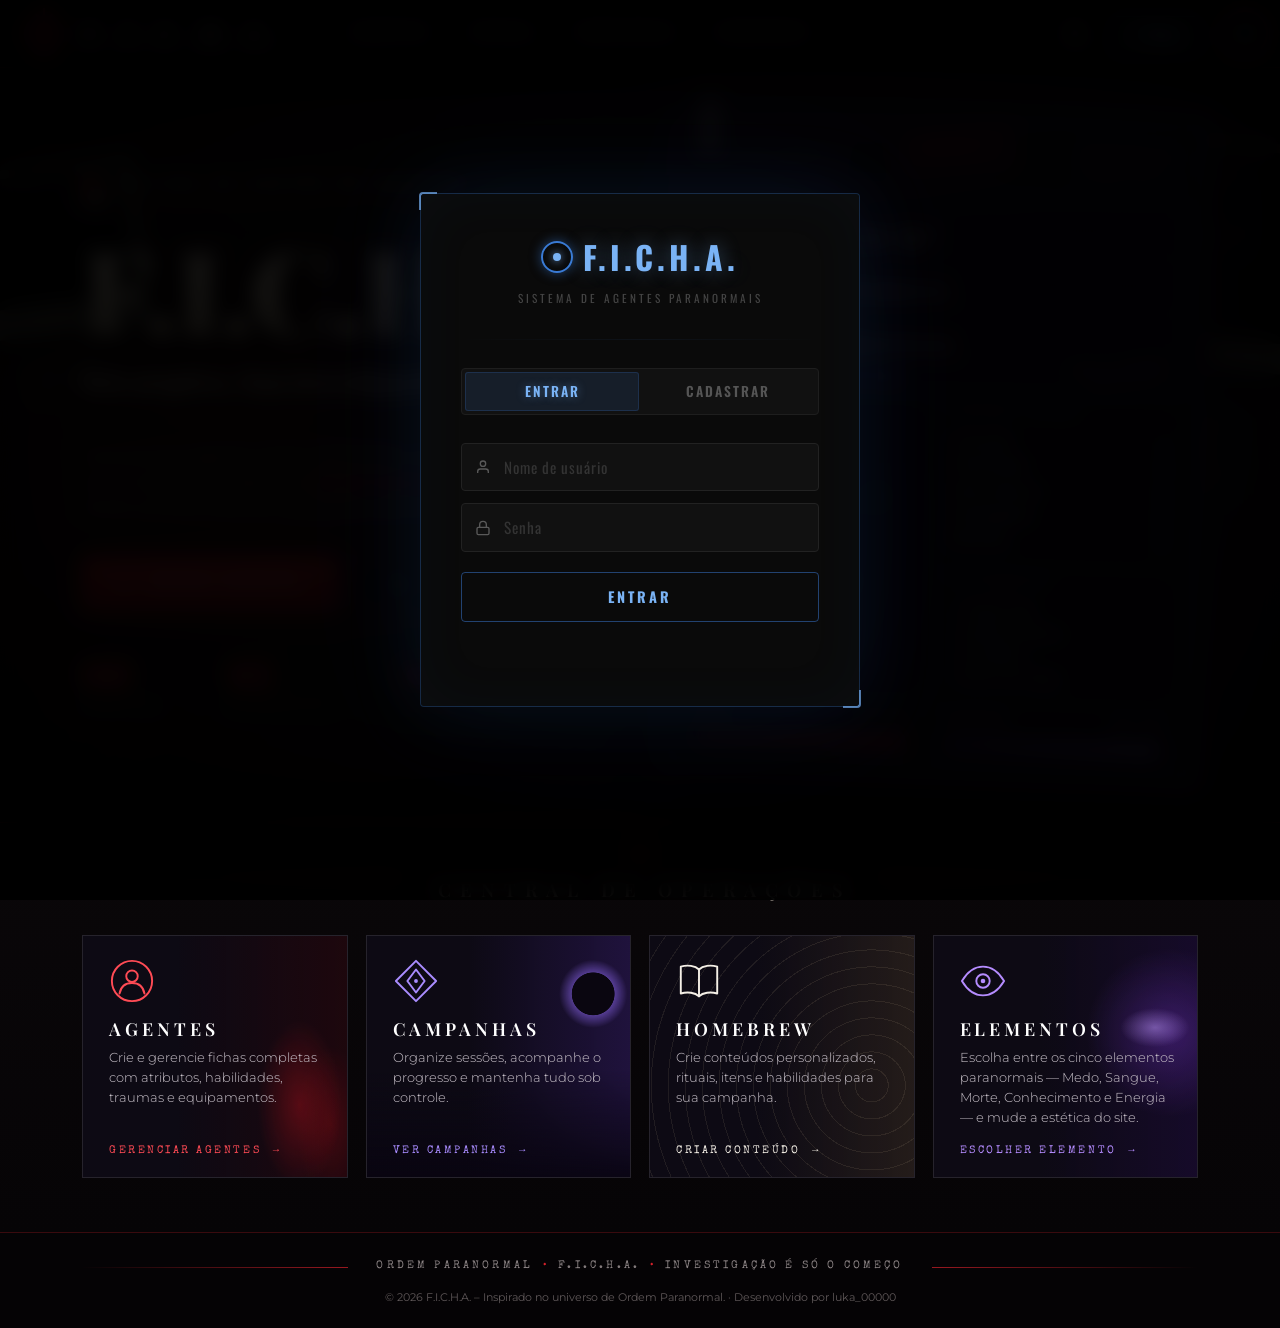
==== index.html @ f34c6988 "Add files via upload" ====
<!DOCTYPE html>
<html lang="pt-BR">
<head>
    <meta charset="UTF-8">
    <meta name="viewport" content="width=device-width, initial-scale=1.0">
    <link rel="manifest" href="/manifest.json">
    <link rel="apple-touch-icon" href="/1000.png">
    <meta name="mobile-web-app-capable" content="yes">
    <meta name="apple-mobile-web-app-capable" content="yes">
    <meta name="apple-mobile-web-app-status-bar-style" content="black-translucent">
    <meta name="apple-mobile-web-app-title" content="FICHA">
    <meta name="theme-color" content="#050d1a">
    <title>F.I.C.H.A.</title>
    <link href="https://cdn.jsdelivr.net/npm/bootstrap@5.3.0/dist/css/bootstrap.min.css" rel="stylesheet">
    <link rel="icon" type="gif/gif" href="ordem-paranormal-enigma-do-medo.gif">
    <link rel="stylesheet" href="https://cdnjs.cloudflare.com/ajax/libs/cropperjs/1.6.1/cropper.min.css">
    <script src="https://cdnjs.cloudflare.com/ajax/libs/cropperjs/1.6.1/cropper.min.js"></script>
</head>

<style>
    @import url('https://fonts.googleapis.com/css2?family=Oswald:wght@200..700&family=Montserrat:wght@300..700&family=Syne:wght@600..800&display=swap');

    /* ===== SISTEMA DE TEMAS - ORDEM PARANORMAL ===== */
    :root {
        --tema-primary:        #3a7bd5;
        --tema-primary-light:  #7ab3f5;
        --tema-primary-dark:   #0d2a5e;
        --tema-bg-dark:        #050d1a;
        --tema-bg-body1:       #050d1a;
        --tema-bg-body2:       #000508;
        --tema-glow-rgb:       58,123,213;
        --tema-glow-light-rgb: 122,179,245;
        --red:         #e84040;
        --red-dark:    #7a0000;
        --green:       #39d353;
    }
    /* MEDO — Azul translúcido */
    :root[data-tema="medo"] {
        --tema-primary:        #3a7bd5;
        --tema-primary-light:  #7ab3f5;
        --tema-primary-dark:   #0d2a5e;
        --tema-bg-dark:        #050d1a;
        --tema-bg-body1:       #050d1a;
        --tema-bg-body2:       #000508;
        --tema-glow-rgb:       58,123,213;
        --tema-glow-light-rgb: 122,179,245;
    }
    /* SANGUE — Vermelho */
    :root[data-tema="sangue"] {
        --tema-primary:        #cc1111;
        --tema-primary-light:  #ff4444;
        --tema-primary-dark:   #5a0000;
        --tema-bg-dark:        #0f0000;
        --tema-bg-body1:       #0f0000;
        --tema-bg-body2:       #000000;
        --tema-glow-rgb:       204,17,17;
        --tema-glow-light-rgb: 255,68,68;
    }
    /* MORTE — Preto/Cinza */
    :root[data-tema="morte"] {
        --tema-primary:        #888888;
        --tema-primary-light:  #cccccc;
        --tema-primary-dark:   #333333;
        --tema-bg-dark:        #0a0a0a;
        --tema-bg-body1:       #0a0a0a;
        --tema-bg-body2:       #000000;
        --tema-glow-rgb:       136,136,136;
        --tema-glow-light-rgb: 204,204,204;
    }
    /* CONHECIMENTO — Amarelo/Dourado */
    :root[data-tema="conhecimento"] {
        --tema-primary:        #c8960c;
        --tema-primary-light:  #f5c842;
        --tema-primary-dark:   #5a4000;
        --tema-bg-dark:        #110e00;
        --tema-bg-body1:       #110e00;
        --tema-bg-body2:       #000000;
        --tema-glow-rgb:       200,150,12;
        --tema-glow-light-rgb: 245,200,66;
    }
    /* ENERGIA — Roxo */
    :root[data-tema="energia"] {
        --tema-primary:        #9b30d9;
        --tema-primary-light:  #d070ff;
        --tema-primary-dark:   #3a0063;
        --tema-bg-dark:        #0a0014;
        --tema-bg-body1:       #0a0014;
        --tema-bg-body2:       #000000;
        --tema-glow-rgb:       155,48,217;
        --tema-glow-light-rgb: 208,112,255;
    }

    body {
        font-family: 'Oswald', sans-serif;
        background: linear-gradient(135deg, var(--tema-bg-body1) 0%, var(--tema-bg-body2) 100%);
        background-attachment: fixed;
        color: var(--texto-custom, white);
        min-height: 100vh;
        display: flex;
        flex-direction: column;
        transition: background 0.5s;
    }
    #secao-inicio, #secao-agentes { flex: 1; }

    .titulo-destaque {
        border-bottom: 5px solid var(--tema-primary);
        padding-bottom: 5px;
        text-shadow: 0 0 15px rgba(var(--tema-glow-rgb), 0.5);
    }
    .text-purple-neon { color: var(--tema-primary-light); text-shadow: 0 0 10px rgba(var(--tema-glow-light-rgb), 0.8); }
    .navbar-brand { font-weight: 700; }
    .nav-link { font-weight: 700; }
    .custom-nav { background-color: black; border-bottom: 2px solid #333; position: relative; z-index: 1040; }
    .navbar { overflow: visible !important; }
    .navbar-collapse { overflow: visible !important; }
    .nav-link:hover { color: var(--tema-primary-light) !important; }

    /* ── CENTRALIZAÇÃO VERDADEIRA DOS LINKS ──
       Em desktop (lg+): o collapse fica em posição absoluta,
       centralizado na navbar, sem depender do espaço restante. */
    @media (min-width: 992px) {
        #navbarNav {
            position: absolute;
            left: 50%;
            transform: translateX(-50%);
            width: auto;
            flex-grow: 0 !important;
        }
        #navbarNav .navbar-nav {
            flex-direction: row;
        }
    }
    .text-purple { color: var(--tema-primary); }
    .border-purple { border: 3px solid var(--tema-primary-dark); }

    .btn-criar-ficha {
        display: inline-block; padding: 12px 40px;
        border: 2px solid var(--tema-primary); color: white; text-decoration: none;
        font-size: 1.5rem; font-weight: 700; border-radius: 5px;
        transition: 0.3s; background-color: rgba(0,0,0,0.5);
    }
    .btn-criar-ficha:hover { background-color: var(--tema-primary); color: white; box-shadow: 0 0 20px rgba(var(--tema-glow-rgb),0.6); }

    .card-agente {
        background-color: #161616; border: 1px solid #333; border-radius: 10px;
        display: flex; align-items: center; overflow: hidden; transition: 0.3s;
    }
    .card-agente:hover { transform: translateY(-8px); border-color: var(--tema-primary); box-shadow: 0 10px 20px rgba(var(--tema-glow-rgb),0.2); }
    .img-agente { width: 120px; height: 120px; object-fit: cover; border-right: 1px solid #333; background-color: #222; flex-shrink: 0; }
    .card-body { flex: 1; }

    .btn-acessar {
        background-color: var(--tema-primary); color: white; font-size: 0.9rem; font-weight: bold;
        border: none; padding: 5px 15px; border-radius: 4px; transition: 0.3s;
        text-decoration: none; display: inline-block;
    }
    .btn-acessar:hover { background-color: var(--tema-primary-light); color: white; }

    .footer-link { color: #888; text-decoration: none; display: block; margin-bottom: 4px; }
    .footer-link:hover { color: var(--tema-primary-light); }

    /* ===== LOGIN STYLES ===== */
    #modal-login-overlay {
        position: fixed; inset: 0;
        background: rgba(0,0,0,0.92);
        backdrop-filter: blur(10px);
        z-index: 9999;
        display: flex; align-items: center; justify-content: center;
    }
    #modal-login-overlay.d-none { display: none !important; }

    @keyframes loginFadeIn {
        from { opacity: 0; transform: translateY(24px) scale(0.97); }
        to   { opacity: 1; transform: translateY(0) scale(1); }
    }
    @keyframes cornerPulse {
        0%, 100% { opacity: 0.4; }
        50% { opacity: 1; }
    }

    .login-box {
        background: #0a0a0a;
        border: 1px solid rgba(var(--tema-glow-rgb), 0.25);
        border-radius: 4px;
        padding: 44px 40px 36px;
        width: 100%;
        max-width: 440px;
        margin: 16px;
        animation: loginFadeIn 0.45s cubic-bezier(0.22, 1, 0.36, 1) both;
        position: relative;
    }

    /* Corner decorators */
    .login-box::after {
        content: '';
        position: absolute;
        inset: 0;
        border-radius: 4px;
        box-shadow:
            inset 0 0 60px rgba(var(--tema-glow-rgb), 0.04),
            0 0 80px rgba(var(--tema-glow-rgb), 0.12),
            0 0 160px rgba(var(--tema-glow-rgb), 0.05);
        pointer-events: none;
    }

    .login-corners {
        position: absolute;
        inset: -1px;
        pointer-events: none;
        border-radius: 4px;
    }
    .login-corners::before, .login-corners::after {
        content: '';
        position: absolute;
        width: 18px; height: 18px;
        border-color: var(--tema-primary-light);
        border-style: solid;
        opacity: 0.7;
        animation: cornerPulse 3s ease-in-out infinite;
    }
    .login-corners::before {
        top: -1px; left: -1px;
        border-width: 2px 0 0 2px;
        border-radius: 4px 0 0 0;
    }
    .login-corners::after {
        bottom: -1px; right: -1px;
        border-width: 0 2px 2px 0;
        border-radius: 0 0 4px 0;
        animation-delay: 1.5s;
    }

    .login-logo-wrap {
        text-align: center;
        margin-bottom: 6px;
    }
    .login-logo-hex {
        display: inline-flex;
        align-items: center;
        gap: 10px;
        margin-bottom: 4px;
    }
    .login-hex-icon {
        width: 32px; height: 32px;
        border: 2px solid var(--tema-primary);
        border-radius: 50%;
        display: flex; align-items: center; justify-content: center;
        box-shadow: 0 0 12px rgba(var(--tema-glow-rgb), 0.5);
        flex-shrink: 0;
    }
    .login-hex-icon::after {
        content: '';
        width: 8px; height: 8px;
        background: var(--tema-primary-light);
        border-radius: 50%;
        box-shadow: 0 0 8px rgba(var(--tema-glow-light-rgb), 0.8);
    }
    .login-box h2 {
        font-size: 2rem;
        font-weight: 700;
        color: var(--tema-primary-light);
        letter-spacing: 4px;
        margin: 0;
        text-shadow: 0 0 20px rgba(var(--tema-glow-light-rgb), 0.4);
    }
    .login-box .subtitle {
        text-align: center;
        color: #444;
        font-size: 0.7rem;
        margin-bottom: 32px;
        letter-spacing: 3px;
        text-transform: uppercase;
        margin-top: 10px;
    }

    .login-divider {
        border: none;
        height: 1px;
        background: linear-gradient(90deg, transparent, rgba(var(--tema-glow-rgb), 0.3), transparent);
        margin-bottom: 28px;
    }

    .login-tabs {
        display: flex;
        gap: 2px;
        margin-bottom: 28px;
        background: #111;
        border-radius: 4px;
        padding: 3px;
        border: 1px solid #1e1e1e;
    }
    .login-tab {
        flex: 1; text-align: center; padding: 9px 12px;
        cursor: pointer; color: #555; font-weight: 600;
        font-size: 0.85rem; letter-spacing: 2px;
        text-transform: uppercase;
        border-radius: 3px;
        transition: all 0.25s cubic-bezier(0.22, 1, 0.36, 1);
    }
    .login-tab.active {
        color: var(--tema-primary-light);
        background: rgba(var(--tema-glow-rgb), 0.12);
        box-shadow: inset 0 0 0 1px rgba(var(--tema-glow-rgb), 0.2);
        text-shadow: 0 0 10px rgba(var(--tema-glow-light-rgb), 0.4);
    }
    .login-tab:not(.active):hover { color: #888; background: rgba(255,255,255,0.03); }

    .login-field-wrap {
        position: relative;
        margin-bottom: 12px;
    }
    .login-field-icon {
        position: absolute;
        left: 14px; top: 50%;
        transform: translateY(-50%);
        width: 16px; height: 16px;
        opacity: 0.3;
        pointer-events: none;
        transition: opacity 0.2s;
    }
    .login-field-wrap:focus-within .login-field-icon { opacity: 0.7; }
    .login-field {
        background: #111;
        border: 1px solid #222;
        border-radius: 4px;
        color: #e8e8e8;
        padding: 12px 14px 12px 42px;
        width: 100%;
        font-family: 'Oswald', sans-serif;
        font-size: 0.95rem;
        letter-spacing: 1px;
        transition: border-color 0.2s, box-shadow 0.2s, background 0.2s;
    }
    .login-field::placeholder { color: #333; letter-spacing: 1px; }
    .login-field:focus {
        outline: none;
        border-color: rgba(var(--tema-glow-rgb), 0.5);
        background: #131313;
        box-shadow: 0 0 0 3px rgba(var(--tema-glow-rgb), 0.07), inset 0 0 12px rgba(var(--tema-glow-rgb), 0.03);
    }

    .btn-login {
        width: 100%; padding: 13px;
        background: transparent;
        border: 1px solid rgba(var(--tema-glow-rgb), 0.5);
        border-radius: 4px;
        color: var(--tema-primary-light);
        font-family: 'Oswald', sans-serif;
        font-size: 0.9rem; font-weight: 700;
        letter-spacing: 3px;
        text-transform: uppercase;
        cursor: pointer;
        transition: all 0.25s cubic-bezier(0.22, 1, 0.36, 1);
        margin-top: 8px;
        position: relative;
        overflow: hidden;
    }
    .btn-login::before {
        content: '';
        position: absolute;
        inset: 0;
        background: rgba(var(--tema-glow-rgb), 0.08);
        opacity: 0;
        transition: opacity 0.2s;
    }
    .btn-login:hover {
        border-color: var(--tema-primary-light);
        color: var(--texto-custom, white);
        box-shadow: 0 0 20px rgba(var(--tema-glow-rgb), 0.25), inset 0 0 20px rgba(var(--tema-glow-rgb), 0.08);
        text-shadow: 0 0 10px rgba(var(--tema-glow-light-rgb), 0.6);
    }
    .btn-login:hover::before { opacity: 1; }
    .btn-login:active { transform: scale(0.99); }

    .login-error {
        color: #ff5555;
        font-size: 0.78rem;
        text-align: center;
        margin-top: 14px;
        min-height: 18px;
        letter-spacing: 1px;
        text-transform: uppercase;
    }

    /* ===== MODAL CONFIRM LOGOUT ===== */
    #confirm-logout-overlay {
        position: fixed; inset: 0;
        background: rgba(0,0,0,0.7);
        backdrop-filter: blur(6px);
        z-index: 99998;
        display: flex; align-items: center; justify-content: center;
        opacity: 0; pointer-events: none;
        transition: opacity 0.2s;
    }
    #confirm-logout-overlay.show {
        opacity: 1; pointer-events: all;
    }
    #confirm-apagar-overlay {
        position: fixed; inset: 0;
        background: rgba(0,0,0,0.75);
        backdrop-filter: blur(8px);
        z-index: 99999;
        display: flex; align-items: center; justify-content: center;
        opacity: 0; pointer-events: none;
        transition: opacity 0.18s;
    }
    #confirm-apagar-overlay.show {
        opacity: 1; pointer-events: all;
    }
    @keyframes confirmSlideIn {
        from { opacity: 0; transform: translateY(16px) scale(0.97); }
        to   { opacity: 1; transform: translateY(0) scale(1); }
    }
    .confirm-box {
        background: #0e0e0e;
        border: 1px solid #2a2a2a;
        border-radius: 4px;
        padding: 32px 28px 24px;
        width: 100%;
        max-width: 340px;
        margin: 16px;
        position: relative;
        animation: confirmSlideIn 0.3s cubic-bezier(0.22, 1, 0.36, 1) both;
    }
    .confirm-box::after {
        content: '';
        position: absolute;
        inset: 0;
        border-radius: 4px;
        box-shadow: 0 0 60px rgba(var(--tema-glow-rgb), 0.08);
        pointer-events: none;
    }
    .confirm-icon {
        width: 44px; height: 44px;
        border-radius: 50%;
        border: 1px solid rgba(255, 90, 90, 0.3);
        display: flex; align-items: center; justify-content: center;
        margin: 0 auto 18px;
        background: rgba(255, 60, 60, 0.07);
    }
    .confirm-icon svg { width: 20px; height: 20px; stroke: #ff6666; }
    .confirm-title {
        font-family: 'Oswald', sans-serif;
        font-size: 1.1rem; font-weight: 700;
        letter-spacing: 2px; text-transform: uppercase;
        text-align: center; color: #e0e0e0;
        margin-bottom: 8px;
    }
    .confirm-desc {
        text-align: center;
        color: #555;
        font-size: 0.82rem;
        letter-spacing: 1px;
        margin-bottom: 28px;
        font-family: 'Oswald', sans-serif;
    }
    .confirm-actions {
        display: flex; gap: 10px;
    }
    .confirm-btn {
        flex: 1; padding: 11px;
        border-radius: 4px;
        font-family: 'Oswald', sans-serif;
        font-size: 0.8rem; font-weight: 700;
        letter-spacing: 2px; text-transform: uppercase;
        cursor: pointer;
        transition: all 0.2s cubic-bezier(0.22, 1, 0.36, 1);
    }
    .confirm-btn-cancel {
        background: transparent;
        border: 1px solid #222;
        color: #555;
    }
    .confirm-btn-cancel:hover { border-color: #444; color: #888; background: rgba(255,255,255,0.03); }
    .confirm-btn-ok {
        background: transparent;
        border: 1px solid rgba(255, 80, 80, 0.35);
        color: #ff7070;
    }
    .confirm-btn-ok:hover {
        border-color: #ff5555;
        color: #fff;
        background: rgba(255, 60, 60, 0.12);
        box-shadow: 0 0 16px rgba(255, 60, 60, 0.2);
    }
    .confirm-btn-ok:active, .confirm-btn-cancel:active { transform: scale(0.98); }

    /* ===== MODAL CONFIRMAR APAGAR FICHA (Agente/NPC) ===== */
    #confirm-apagar-ficha-overlay {
        position: fixed; inset: 0;
        background: rgba(0,0,0,0.8);
        backdrop-filter: blur(8px);
        z-index: 100000;
        display: flex; align-items: center; justify-content: center;
        opacity: 0; pointer-events: none;
        transition: opacity 0.18s;
    }
    #confirm-apagar-ficha-overlay.show {
        opacity: 1; pointer-events: all;
    }
    .confirm-resumo-ficha {
        background: rgba(255,255,255,0.03);
        border: 1px solid rgba(232,64,64,0.25);
        border-left: 3px solid var(--red, #e84040);
        border-radius: 4px;
        padding: 14px 16px;
        margin-bottom: 22px;
        text-align: left;
    }
    .confirm-resumo-ficha-nome {
        font-family: 'Oswald', sans-serif;
        font-size: 1rem;
        font-weight: 700;
        letter-spacing: 1px;
        color: #fff;
        margin-bottom: 6px;
        display: flex;
        align-items: center;
        justify-content: space-between;
        gap: 8px;
    }
    .confirm-resumo-ficha-tag {
        flex-shrink: 0;
        font-family: 'Share Tech Mono', monospace;
        font-size: 0.6rem;
        letter-spacing: 2px;
        text-transform: uppercase;
        color: #ff9a9a;
        background: rgba(232,64,64,0.12);
        border: 1px solid rgba(232,64,64,0.3);
        padding: 3px 8px;
        border-radius: 3px;
    }
    .confirm-resumo-ficha-meta {
        font-family: 'Share Tech Mono', monospace;
        font-size: 0.78rem;
        color: #888;
        letter-spacing: 0.5px;
    }
    .confirm-resumo-ficha-meta strong { color: #ddd; font-weight: 700; }

    /* ===== AVATAR DE PERFIL ===== */
    .avatar-wrapper {
        position: relative;
        display: inline-block;
        cursor: pointer;
    }
    .avatar-circle {
        width: 46px; height: 46px;
        border-radius: 50%;
        border: 2px solid var(--tema-primary);
        background: var(--tema-bg-dark);
        display: flex; align-items: center; justify-content: center;
        font-size: 1.2rem; font-weight: 700; color: var(--tema-primary-light);
        overflow: hidden;
        transition: 0.2s;
        user-select: none;
    }
    .avatar-circle:hover { border-color: var(--tema-primary-light); box-shadow: 0 0 10px rgba(var(--tema-glow-rgb),0.5); }
    .avatar-circle img { width: 100%; height: 100%; object-fit: cover; }

    .avatar-dropdown {
        position: absolute; right: 0; top: 54px;
        background: #0d0d0d;
        border: 1px solid var(--tema-primary-dark);
        border-radius: 10px;
        min-width: 180px;
        padding: 10px 0;
        box-shadow: 0 8px 30px rgba(0,0,0,0.5);
        z-index: 1052;
        display: none;
    }
    .avatar-dropdown.open { display: block; }
    .avatar-dropdown .dd-username {
        padding: 8px 16px 6px;
        color: var(--tema-primary-light); font-weight: 700; font-size: 0.95rem;
        border-bottom: 1px solid #222; margin-bottom: 6px;
    }
    .avatar-dropdown .dd-item {
        padding: 8px 16px;
        color: #ccc; font-size: 0.9rem;
        cursor: pointer; transition: 0.15s;
        display: flex; align-items: center; gap: 8px;
    }
    .avatar-dropdown .dd-item:hover { background: var(--tema-bg-dark); color: var(--tema-primary-light); }
    .avatar-dropdown .dd-item.danger { color: #ff6666; }
    .avatar-dropdown .dd-item.danger:hover { background: #2a0000; color: #ff4444; }
    #input-foto-perfil { display: none; }
    /* ===== BOTÃO TEMAS ===== */
    .btn-temas {
        background: transparent;
        border: 1px solid var(--tema-primary);
        color: var(--tema-primary-light);
        font-family: 'Oswald', sans-serif;
        font-size: 0.85rem;
        font-weight: 700;
        letter-spacing: 1px;
        padding: 6px 14px;
        border-radius: 4px;
        cursor: pointer;
        transition: 0.2s;
        margin-right: 12px;
        white-space: nowrap;
    }
    .btn-temas:hover { background: var(--tema-primary); color: white; box-shadow: 0 0 12px rgba(var(--tema-glow-rgb),0.4); }

    .temas-wrapper {
        position: relative;
        display: inline-block;
        margin-right: 12px;
        z-index: 1050;
    }
    .temas-dropdown {
        position: absolute; right: 0; top: 42px;
        background: #0d0d0d;
        border: 1px solid var(--tema-primary-dark);
        border-radius: 10px;
        min-width: 200px;
        padding: 8px 0;
        box-shadow: 0 8px 30px rgba(0,0,0,0.6);
        z-index: 1051;
        display: none;
    }
    .temas-dropdown.open { display: block; }
    .temas-dropdown .td-header {
        padding: 6px 16px 8px;
        color: #666; font-size: 0.7rem; letter-spacing: 2px;
        text-transform: uppercase;
        border-bottom: 1px solid #1a1a1a; margin-bottom: 4px;
    }
    .temas-dropdown .td-item {
        padding: 9px 16px;
        color: #ccc; font-size: 0.9rem;
        cursor: pointer; transition: 0.15s;
        display: flex; align-items: center; gap: 10px;
        font-weight: 600;
    }
    .temas-dropdown .td-item:hover { background: #1a1a1a; }
    .temas-dropdown .td-item.ativo { color: white; }
    .td-swatch {
        width: 10px; height: 10px;
        border-radius: 50%;
        flex-shrink: 0;
        box-shadow: 0 0 6px currentColor;
    }
    .temas-dropdown .td-divider { border-top: 1px solid #1a1a1a; margin: 4px 0; }

    /* ===== PERSONALIZADO: WALLPAPER + FONTE ===== */
    .personalizar-overlay {
        display: none;
        position: fixed;
        inset: 0;
        background: rgba(0,0,0,0.8);
        z-index: 99998;
        align-items: center;
        justify-content: center;
        padding: 20px;
    }
    .personalizar-overlay.show { display: flex; }
    .personalizar-painel {
        background: #0d0d0d;
        border: 1px solid var(--tema-primary-dark);
        border-radius: 12px;
        width: 100%;
        max-width: 420px;
        padding: 26px;
        box-shadow: 0 8px 40px rgba(0,0,0,0.7);
    }
    .personalizar-titulo {
        font-family: 'Oswald', sans-serif;
        font-weight: 700;
        font-size: 1.1rem;
        letter-spacing: 1px;
        color: white;
        margin-bottom: 20px;
        display: flex;
        align-items: center;
        justify-content: space-between;
    }
    .personalizar-fechar {
        background: transparent;
        border: none;
        color: #666;
        font-size: 1.2rem;
        cursor: pointer;
        line-height: 1;
    }
    .personalizar-fechar:hover { color: #ff6666; }
    .personalizar-campo { margin-bottom: 18px; }
    .personalizar-campo:last-of-type { margin-bottom: 0; }
    .personalizar-label {
        display: block;
        font-family: 'Share Tech Mono', monospace;
        font-size: 0.68rem;
        letter-spacing: 2px;
        text-transform: uppercase;
        color: #666;
        margin-bottom: 10px;
    }
    .personalizar-upload-btn {
        display: inline-flex;
        align-items: center;
        gap: 10px;
        background: rgba(var(--tema-glow-rgb),0.1);
        border: 1px solid var(--tema-primary);
        color: var(--tema-primary-light);
        padding: 9px 16px;
        border-radius: 4px;
        font-family: 'Oswald', sans-serif;
        font-weight: 700;
        font-size: 0.82rem;
        letter-spacing: 0.5px;
        cursor: pointer;
        transition: 0.2s;
    }
    .personalizar-upload-btn:hover { background: var(--tema-primary); color: white; box-shadow: 0 0 12px rgba(var(--tema-glow-rgb),0.4); }
    .personalizar-upload-btn input[type="file"] { display: none; }
    .personalizar-nome-arquivo {
        display: block;
        margin-top: 8px;
        font-family: 'Share Tech Mono', monospace;
        font-size: 0.72rem;
        color: #555;
        font-style: italic;
    }
    .personalizar-remover {
        background: transparent;
        border: 1px solid #333;
        color: #777;
        padding: 6px 12px;
        border-radius: 4px;
        font-family: 'Share Tech Mono', monospace;
        font-size: 0.68rem;
        letter-spacing: 1px;
        text-transform: uppercase;
        cursor: pointer;
        margin-top: 10px;
    }
    .personalizar-remover:hover { color: #ff6666; border-color: #552222; }
    .personalizar-select {
        width: 100%;
        background: #000;
        border: 1px solid var(--tema-primary-dark);
        color: white;
        padding: 10px 12px;
        border-radius: 4px;
        font-size: 0.9rem;
        font-family: 'Oswald', sans-serif;
        cursor: pointer;
    }
    .personalizar-cor-linha {
        display: flex;
        align-items: center;
        gap: 12px;
    }
    .personalizar-cor-linha input[type="color"] {
        width: 44px;
        height: 36px;
        padding: 0;
        border: 1px solid var(--tema-primary-dark);
        border-radius: 4px;
        background: #000;
        cursor: pointer;
    }
    .personalizar-cor-reset {
        background: transparent;
        border: 1px solid #333;
        color: #777;
        padding: 6px 12px;
        border-radius: 4px;
        font-family: 'Share Tech Mono', monospace;
        font-size: 0.68rem;
        letter-spacing: 1px;
        text-transform: uppercase;
        cursor: pointer;
    }
    .personalizar-cor-reset:hover { color: #ff6666; border-color: #552222; }
    .personalizar-status {
        font-family: 'Share Tech Mono', monospace;
        font-size: 0.68rem;
        color: var(--tema-primary-light);
        text-align: right;
        margin-top: 14px;
        min-height: 14px;
    }

    /* ── MODAL CROPPER ── */
  .crop-overlay {
    display: none;
    position: fixed;
    inset: 0;
    background: rgba(0,0,0,0.97);
    z-index: 99999;
    flex-direction: column;
    align-items: center;
    justify-content: center;
    gap: 16px;
    padding: 24px;
  }

  .crop-overlay.show { display: flex; }

  .crop-title {
    font-family: 'Share Tech Mono', monospace;
    font-size: 0.65rem;
    letter-spacing: 3px;
    text-transform: uppercase;
    color: #666;
    align-self: flex-start;
  }

    .crop-area {
        width: 100%;
        max-width: 420px;
        height: 420px;
        overflow: hidden;
        border: 1px solid var(--tema-primary);
        background: #000;
    }

    .crop-area img {
        display: block;
        max-width: 100%;
    }

    .cropper-container {
        max-width: 100% !important;
    }

  .crop-btns {
    display: flex;
    gap: 10px;
  }

  .crop-btn {
    font-family: 'Share Tech Mono', monospace;
    font-size: 0.7rem;
    letter-spacing: 1px;
    padding: 8px 20px;
    border-radius: 2px;
    cursor: pointer;
    transition: 0.2s;
    border: 1px solid;
  }

  .crop-btn-ok {
    background: rgba(60,0,0,0.6);
    border-color: var(--red);
    color: var(--red-bright);
  }
  .crop-btn-ok:hover { background: var(--red-dark); box-shadow: 0 0 10px var(--red-glow); }

  .crop-btn-cancel {
    background: transparent;
    border-color: #333;
    color: #555;
  }
  .crop-btn-cancel:hover { border-color: #666; color: #888; }

    /* ===== PAINEL DE PERFIL — GLASSMORPHISM ===== */
    #perfil-overlay {
        display: none; position: fixed; inset: 0;
        background: rgba(0,0,0,0.75); backdrop-filter: blur(6px);
        z-index: 9998; align-items: center; justify-content: center;
        padding: 16px;
    }
    #perfil-overlay.show { display: flex; }

    /* ===== CARD ===== */
    .perfil-card {
        background: rgba(18,14,24,0.72);
        backdrop-filter: blur(22px) saturate(140%);
        -webkit-backdrop-filter: blur(22px) saturate(140%);
        border-radius: 20px;
        width: min(380px, 95vw);
        overflow: hidden;
        box-shadow: 0 30px 80px rgba(0,0,0,0.6), 0 0 0 1px rgba(var(--tema-glow-rgb, 155,48,217), 0.25);
        position: relative;
        font-family: 'Oswald', sans-serif;
        /* Accent color propagada via CSS var */
        --perfil-accent: var(--tema-primary);
        --perfil-accent-glow: var(--tema-glow-rgb);
    }

    /* Banner */
    .perfil-banner {
        width: 100%; height: 160px;
        background:
            linear-gradient(180deg, rgba(0,0,0,0) 45%, rgba(10,6,16,0.9) 100%),
            linear-gradient(135deg, var(--tema-primary-dark) 0%, #000 100%);
        background-size: cover; background-position: center;
        position: relative; cursor: pointer;
        transition: filter 0.2s;
        overflow: hidden;
    }
    .perfil-banner:hover .perfil-banner-edit { opacity: 1; }
    .perfil-banner-edit {
        position: absolute; inset: 0;
        background: rgba(0,0,0,0.5);
        display: flex; align-items: center; justify-content: center;
        opacity: 0; transition: 0.2s;
        font-size: 0.7rem; letter-spacing: 2px; color: #e6dcf5;
        font-family: 'Share Tech Mono', monospace;
        z-index: 1;
    }
    .banner-img-animado {
        position: absolute; inset: 0;
        width: 100%; height: 100%;
        object-fit: cover; z-index: 0;
    }

    /* Avatar sobreposto ao banner */
    .perfil-avatar-wrap {
        position: absolute;
        top: 108px; left: 20px;
        cursor: pointer; z-index: 10;
    }
    /* Anel decorativo externo */
    .perfil-avatar-wrap::before {
        content: '';
        position: absolute; inset: -4px;
        border-radius: 50%;
        background: var(--perfil-accent, var(--tema-primary));
        opacity: 0;
        transition: opacity 0.25s;
        z-index: -1;
    }
    .perfil-avatar-wrap.borda-ativa::before { opacity: 1; }

    .perfil-avatar {
        width: 92px; height: 92px; border-radius: 50%;
        border: 4px solid #140e18;
        background: linear-gradient(135deg, var(--tema-primary-dark), #150a1e);
        overflow: hidden;
        display: flex; align-items: center; justify-content: center;
        font-size: 1.9rem; font-weight: 700;
        color: var(--tema-primary-light);
        position: relative; transition: filter 0.2s;
        box-shadow: 0 0 22px rgba(var(--perfil-accent-glow, var(--tema-glow-rgb)), 0.4);
    }
    .perfil-avatar img { width: 100%; height: 100%; object-fit: cover; }
    .perfil-avatar-edit {
        position: absolute; inset: 0; border-radius: 50%;
        background: rgba(0,0,0,0.55);
        display: flex; align-items: center; justify-content: center;
        opacity: 0; transition: 0.2s;
        font-size: 1.4rem;
    }
    .perfil-avatar-wrap:hover .perfil-avatar-edit { opacity: 1; }

    /* Borda colorida do avatar — usa glow + anel externo */
    .perfil-avatar-wrap.borda-ativa .perfil-avatar {
        border-color: var(--perfil-borda, var(--tema-primary));
        box-shadow: 0 0 18px var(--perfil-borda, var(--tema-primary)), 0 0 6px var(--perfil-borda, var(--tema-primary));
    }

    /* Badge de status online */
    .perfil-status-dot {
        position: absolute;
        bottom: 4px; right: 4px;
        width: 16px; height: 16px; border-radius: 50%;
        background: #39d98a;
        border: 3px solid #140e18;
        z-index: 11;
    }

    /* Barra de ações — pills de vidro ancoradas no banner */
    .perfil-top-actions {
        position: absolute; top: 12px; right: 12px;
        display: flex; gap: 8px; z-index: 2;
    }
    .perfil-top-btn {
        display: flex; align-items: center; gap: 5px;
        background: rgba(10,6,16,0.55); border: 1px solid rgba(255,255,255,0.14);
        color: #d8d0e0; font-size: 0.7rem; padding: 7px 13px;
        border-radius: 999px; cursor: pointer; transition: 0.2s;
        font-family: 'Oswald', sans-serif; font-weight: 600; letter-spacing: 0.5px;
        backdrop-filter: blur(8px);
    }
    .perfil-top-btn:hover { background: rgba(0,0,0,0.85); color: white; border-color: rgba(255,255,255,0.3); transform: translateY(-1px); }
    .perfil-top-btn.danger:hover { border-color: rgba(255,90,90,0.5); color: #ff8a8a; background: rgba(60,10,10,0.4); }
    /* Botão principal (Editar Perfil) com destaque na cor do tema */
    .perfil-top-btn.primary {
        background: linear-gradient(135deg, var(--perfil-accent, var(--tema-primary)) 0%, var(--tema-primary-dark) 100%);
        border-color: rgba(var(--perfil-accent-glow, var(--tema-glow-rgb)), 0.6);
        color: #fff;
        box-shadow: 0 4px 16px rgba(var(--perfil-accent-glow, var(--tema-glow-rgb)), 0.35);
    }
    .perfil-top-btn.primary:hover { filter: brightness(1.15); color: #fff; }

    /* Body do card */
    .perfil-body { padding: 54px 20px 20px; }

    /* Faixa de destaque no topo do body */
    .perfil-body::before {
        content: '';
        position: absolute;
        top: 160px; left: 0; right: 0;
        height: 2px;
        background: linear-gradient(90deg, var(--perfil-accent, var(--tema-primary)) 0%, transparent 80%);
        opacity: 0.7;
    }

    .perfil-username {
        font-family: 'Syne', 'Oswald', sans-serif;
        font-size: 1.3rem; font-weight: 800; color: #f5f1fa; margin-bottom: 2px;
        letter-spacing: 0.2px;
    }
    .perfil-handle {
        font-size: 0.74rem; color: #9d93ac; margin-bottom: 8px;
        font-family: 'Share Tech Mono', monospace;
    }
    .perfil-pronomes {
        display: inline-block;
        font-size: 0.66rem; color: #c9c2d4; margin-bottom: 10px;
        font-family: 'Share Tech Mono', monospace;
        background: rgba(255,255,255,0.05);
        padding: 3px 10px; border-radius: 999px;
        border: 1px solid rgba(255,255,255,0.08);
        cursor: pointer;
    }
    .perfil-pronomes:empty { display: none; }

    /* Status/recado */
    .perfil-status {
        background: rgba(255,255,255,0.05); border-radius: 12px; padding: 10px 13px;
        font-size: 0.83rem; color: #c9c2d4; margin-bottom: 14px;
        border: 1px solid rgba(255,255,255,0.07);
        border-left: 3px solid var(--perfil-accent, var(--tema-primary));
        min-height: 34px; cursor: pointer; transition: border-color 0.2s, background 0.2s;
        font-style: italic;
    }
    .perfil-status:hover { border-left-color: var(--tema-primary-light); color: #e8e3ef; background: rgba(255,255,255,0.07); }
    .perfil-status.vazio { color: #6b6478; font-style: italic; }

    /* Divisor sutil em degradê */
    .perfil-divider {
        border: none; height: 1px; margin: 16px 0;
        background: linear-gradient(90deg, rgba(var(--perfil-accent-glow, var(--tema-glow-rgb)), 0.35), transparent 75%);
    }

    /* Labels de seção */
    .perfil-bio-label {
        font-size: 0.62rem; letter-spacing: 2.4px; text-transform: uppercase;
        color: var(--tema-primary-light); margin-bottom: 8px;
        font-family: 'Share Tech Mono', monospace;
        opacity: 0.9;
        display: flex; align-items: center; gap: 6px;
    }
    .perfil-bio-label::before {
        content: ''; width: 3px; height: 11px; border-radius: 2px;
        background: var(--tema-primary-light); display: inline-block; flex-shrink: 0;
    }

    /* Bio */
    .perfil-bio {
        font-size: 0.86rem; color: #c9c2d4; line-height: 1.6;
        cursor: pointer; min-height: 20px; transition: color 0.2s, background 0.2s;
        background: rgba(255,255,255,0.045); border: 1px solid rgba(255,255,255,0.08);
        border-radius: 12px; padding: 12px 14px;
    }
    .perfil-bio:hover { color: #f0ecf5; background: rgba(255,255,255,0.065); }
    .perfil-bio.vazio { color: #6b6478; font-style: italic; background: transparent; border-style: dashed; }

    /* Faixa de metadados: Membro desde + Atividade lado a lado
       (auto-fit faz o bloco ocupar 100% quando só há 1 item visível) */
    .perfil-meta-strip {
        display: grid; grid-template-columns: repeat(auto-fit, minmax(140px, 1fr)); gap: 10px;
        margin-top: 10px;
    }
    .perfil-meta-strip .perfil-membro-section,
    .perfil-meta-strip .perfil-atividade { margin-top: 0; }

    /* Seção "Membro desde" */
    .perfil-membro-section {
        display: flex; align-items: center; gap: 10px;
        background: rgba(255,255,255,0.045);
        border-radius: 12px; padding: 10px 12px;
        margin-top: 10px;
        border: 1px solid rgba(255,255,255,0.08);
    }
    .perfil-membro-icon {
        width: 28px; height: 28px; border-radius: 9px; flex-shrink: 0;
        display: flex; align-items: center; justify-content: center;
        font-size: 0.95rem; opacity: 0.95;
        background: rgba(var(--perfil-accent-glow, var(--tema-glow-rgb)), 0.16);
        color: var(--tema-primary-light);
    }
    .perfil-membro-info { flex: 1; min-width: 0; }
    .perfil-membro-label {
        font-size: 0.56rem; letter-spacing: 1.6px; text-transform: uppercase;
        color: #9d93ac; font-family: 'Share Tech Mono', monospace;
        margin-bottom: 2px;
    }
    .perfil-membro-desde {
        font-size: 0.78rem; color: #f0ecf5;
        font-family: 'Share Tech Mono', monospace;
    }

    /* Atividade recente */
    .perfil-atividade {
        display: flex; align-items: center; gap: 10px;
        background: rgba(255,255,255,0.045);
        border-radius: 12px; padding: 10px 12px;
        margin-top: 6px;
        border: 1px solid rgba(255,255,255,0.08);
    }
    .perfil-atividade-icone {
        width: 28px; height: 28px; border-radius: 9px; flex-shrink: 0;
        display: flex; align-items: center; justify-content: center;
        font-size: 0.95rem;
        background: rgba(var(--perfil-accent-glow, var(--tema-glow-rgb)), 0.16);
        color: var(--tema-primary-light);
    }
    .perfil-atividade-info { flex: 1; min-width: 0; }
    .perfil-atividade-label {
        font-size: 0.56rem; letter-spacing: 1.6px; text-transform: uppercase;
        color: #9d93ac; font-family: 'Share Tech Mono', monospace;
        margin-bottom: 2px;
    }
    .perfil-atividade-texto { font-size: 0.78rem; color: #c9c2d4; }

    /* Badges (Cargos) */
    .perfil-badges { display: flex; gap: 7px; flex-wrap: wrap; margin-top: 10px; }
    .perfil-badge {
        display: flex; align-items: center; gap: 5px;
        padding: 5px 12px; border-radius: 999px;
        font-size: 0.68rem; font-weight: 700; letter-spacing: 1px;
        text-transform: uppercase; transition: transform 0.15s;
        cursor: default;
    }
    .perfil-badge:hover { transform: scale(1.06); }
    .badge-mestre  { background: rgba(200,150,12,0.15); border: 1px solid #c8960c; color: #f5c842; }
    .badge-novato  { background: rgba(80,80,100,0.15);  border: 1px solid #444;    color: #999; }
    .badge-membro  { background: rgba(58,123,213,0.15); border: 1px solid #3a7bd5; color: #7ab3f5; }
    .badge-veterano { background: rgba(155,48,217,0.15); border: 1px solid #9b30d9; color: #d070ff; }

    /* Badge especial — Criador do site */
    @keyframes badgeCriadorShine {
        0%, 100% { background-position: 0% 50%; }
        50% { background-position: 100% 50%; }
    }
    .badge-criador {
        background: linear-gradient(120deg, #9b30d9, #2ee6d6, #9b30d9);
        background-size: 220% 220%;
        animation: badgeCriadorShine 4s ease infinite;
        border: 1px solid rgba(255,255,255,0.35);
        color: #fff;
        text-shadow: 0 1px 2px rgba(0,0,0,0.4);
        box-shadow: 0 0 14px rgba(155,48,217,0.5);
    }

    /* Badges especiais — Ajudante e Marido do Criador */
    .badge-ajudante {
        background: rgba(46,230,214,0.15); border: 1px solid #2ee6d6; color: #7cf5e9;
    }
    .badge-marido-criador {
        background: rgba(212,69,61,0.15); border: 1px solid #d4453d; color: #ff8a80;
    }

    /* Cor de destaque (borda do avatar) */
    .perfil-cor-row {
        display: flex; gap: 8px; align-items: center; margin-top: 10px; flex-wrap: wrap;
    }
    .perfil-cor-label {
        font-size: 0.56rem; letter-spacing: 1.6px; color: #9d93ac;
        text-transform: uppercase; font-family: 'Share Tech Mono', monospace;
        margin-right: 4px;
    }
    .cor-btn {
        width: 21px; height: 21px; border-radius: 50%; cursor: pointer;
        border: 2px solid rgba(255,255,255,0.12); transition: 0.15s; flex-shrink: 0;
        position: relative;
    }
    .cor-btn:hover { transform: scale(1.18); }
    .cor-btn.ativa { border-color: white; transform: scale(1.22); box-shadow: 0 0 0 3px rgba(255,255,255,0.12); }

    /* ===== MODAL DE EDIÇÃO DE PERFIL — GLASSMORPHISM ===== */
    @keyframes perfilEditOverlayIn {
        from { opacity: 0; backdrop-filter: blur(0px); background: rgba(0,0,0,0); }
        to   { opacity: 1; backdrop-filter: blur(8px); background: rgba(0,0,0,0.78); }
    }
    @keyframes perfilEditOverlayOut {
        from { opacity: 1; backdrop-filter: blur(8px); background: rgba(0,0,0,0.78); }
        to   { opacity: 0; backdrop-filter: blur(0px); background: rgba(0,0,0,0); }
    }
    .perfil-edit-overlay {
        display: none; position: fixed; inset: 0;
        background: rgba(0,0,0,0.78);
        backdrop-filter: blur(8px);
        z-index: 10000; align-items: center; justify-content: center;
        padding: 16px;
    }
    .perfil-edit-overlay.show {
        display: flex;
        animation: perfilEditOverlayIn 0.22s ease both;
    }
    .perfil-edit-overlay.closing {
        display: flex;
        animation: perfilEditOverlayOut 0.18s ease both;
    }

    @keyframes perfilEditIn {
        from { opacity: 0; transform: translateY(18px) scale(0.97); }
        to   { opacity: 1; transform: translateY(0) scale(1); }
    }
    @keyframes perfilEditOut {
        from { opacity: 1; transform: translateY(0) scale(1); }
        to   { opacity: 0; transform: translateY(14px) scale(0.96); }
    }
    .perfil-edit-box {
        background: rgba(18,14,24,0.78);
        backdrop-filter: blur(24px) saturate(140%);
        -webkit-backdrop-filter: blur(24px) saturate(140%);
        border: 1px solid rgba(var(--tema-glow-rgb), 0.25);
        border-radius: 20px; padding: 0;
        width: min(460px, 100%);
        max-height: 90vh;
        box-shadow: 0 0 60px rgba(var(--tema-glow-rgb),0.18), 0 30px 80px rgba(0,0,0,0.7);
        animation: perfilEditIn 0.28s cubic-bezier(.22,1,.36,1) both;
        position: relative;
        display: flex; flex-direction: column;
    }
    .perfil-edit-overlay.closing .perfil-edit-box {
        animation: perfilEditOut 0.18s cubic-bezier(.4,0,1,1) both;
    }

    /* Preview do perfil no topo do modal */
    .perfil-edit-preview {
        position: relative; height: 96px; overflow: hidden;
        border-radius: 20px 20px 0 0; flex-shrink: 0;
        background:
            linear-gradient(180deg, rgba(0,0,0,0) 55%, rgba(10,6,16,0.85) 100%),
            linear-gradient(135deg, var(--tema-primary-dark) 0%, #000 100%);
        background-size: cover; background-position: center;
    }
    .perfil-edit-preview-banner { position: absolute; inset:0; width:100%; height:100%; object-fit:cover; }
    .perfil-edit-preview-avatar {
        position: absolute; bottom: -24px; left: 20px;
        width: 58px; height: 58px; border-radius: 50%;
        border: 4px solid rgba(18,14,24,0.95);
        background: linear-gradient(135deg, var(--tema-primary-dark), #150a1e); overflow: hidden;
        display: flex; align-items: center; justify-content: center;
        font-size: 1.25rem; font-weight: 700;
        color: var(--tema-primary-light);
        box-shadow: 0 0 18px rgba(var(--tema-glow-rgb), 0.4);
    }
    .perfil-edit-preview-avatar img { width: 100%; height: 100%; object-fit: cover; }

    /* Header com nome */
    .perfil-edit-header {
        padding: 34px 22px 0 22px;
        position: relative; flex-shrink: 0;
    }
    .perfil-edit-title {
        font-family: 'Syne', 'Oswald', sans-serif;
        font-size: 1.1rem; font-weight: 800; letter-spacing: 0.2px;
        color: #f5f1fa;
    }

    /* Abas — pill segmentado (mais moderno que underline solto) */
    .perfil-edit-abas {
        display: flex; gap: 4px;
        background: rgba(255,255,255,0.04);
        border: 1px solid rgba(255,255,255,0.07);
        border-radius: 999px;
        padding: 4px;
        margin: 16px 0 0 0; flex-shrink: 0;
        overflow-x: auto;
    }
    .perfil-edit-aba {
        padding: 8px 16px; font-size: 0.68rem; font-weight: 700;
        letter-spacing: 1.2px; text-transform: uppercase; cursor: pointer;
        color: #9d93ac; border-radius: 999px;
        font-family: 'Oswald', sans-serif;
        transition: color 0.15s, background 0.15s;
        white-space: nowrap; user-select: none; text-align: center; flex: 1;
    }
    .perfil-edit-aba:hover { color: #d8d0e0; }
    .perfil-edit-aba.ativa {
        color: #fff;
        background: linear-gradient(135deg, var(--tema-primary) 0%, var(--tema-primary-dark) 100%);
        box-shadow: 0 2px 10px rgba(var(--tema-glow-rgb), 0.35);
    }

    /* Conteúdo das abas */
    .perfil-edit-body { padding: 20px 22px; overflow-y: auto; flex: 1; }
    .perfil-edit-painel { display: none; }
    .perfil-edit-painel.ativo { display: block; }

    .perfil-edit-field { margin-bottom: 18px; }
    .perfil-edit-field:last-child { margin-bottom: 0; }
    .perfil-edit-label {
        font-size: 0.62rem; letter-spacing: 2px; text-transform: uppercase;
        color: var(--tema-primary-light); margin-bottom: 8px; display: flex; align-items: center; gap: 6px;
        font-family: 'Share Tech Mono', monospace;
        opacity: 0.9;
    }
    .perfil-edit-input, .perfil-edit-textarea {
        width: 100%; background: rgba(255,255,255,0.045); border: 1px solid rgba(255,255,255,0.09);
        color: #f5f1fa; font-family: 'Oswald', sans-serif; font-size: 0.95rem;
        padding: 11px 14px; border-radius: 12px; outline: none;
        transition: border-color 0.2s, box-shadow 0.2s, background 0.2s; resize: vertical;
        box-sizing: border-box;
    }
    .perfil-edit-input::placeholder, .perfil-edit-textarea::placeholder { color: #6b6478; }
    .perfil-edit-input:focus, .perfil-edit-textarea:focus {
        border-color: var(--tema-primary);
        background: rgba(255,255,255,0.065);
        box-shadow: 0 0 0 3px rgba(var(--tema-glow-rgb), 0.18);
    }
    .perfil-edit-textarea { min-height: 90px; line-height: 1.55; }
    .perfil-edit-counter {
        font-size: 0.62rem; color: #6b6478; text-align: right; margin-top: 5px;
        font-family: 'Share Tech Mono', monospace; letter-spacing: 1px;
    }

    /* Seletor de cor de destaque */
    .perfil-edit-cor-row { display: flex; gap: 10px; flex-wrap: wrap; }
    .perfil-edit-cor-btn {
        width: 28px; height: 28px; border-radius: 50%; cursor: pointer;
        border: 2px solid rgba(255,255,255,0.14); transition: 0.2s; flex-shrink: 0;
        position: relative;
    }
    .perfil-edit-cor-btn:hover { transform: scale(1.15); }
    .perfil-edit-cor-btn.ativa {
        border-color: white;
        box-shadow: 0 0 0 3px rgba(255,255,255,0.14), 0 0 12px currentColor;
    }
    .perfil-edit-cor-btn.ativa::after {
        content: '✓'; position: absolute; inset: 0;
        display: flex; align-items: center; justify-content: center;
        font-size: 0.7rem; color: #fff; text-shadow: 0 0 4px rgba(0,0,0,0.9);
    }

    /* Painel Aparência — tema de cor do card inteiro */
    .perfil-edit-tema-label {
        font-size: 0.62rem; letter-spacing: 2px; text-transform: uppercase;
        color: var(--tema-primary-light); margin-bottom: 10px;
        font-family: 'Share Tech Mono', monospace;
        opacity: 0.9;
    }
    .perfil-edit-tema-row {
        display: flex; gap: 9px; flex-wrap: wrap; margin-bottom: 6px;
    }
    .perfil-edit-tema-btn {
        width: 36px; height: 36px; border-radius: 11px; cursor: pointer;
        border: 2px solid rgba(255,255,255,0.14); transition: 0.2s; flex-shrink: 0;
        position: relative;
    }
    .perfil-edit-tema-btn:hover { transform: scale(1.1); }
    .perfil-edit-tema-btn.ativa {
        border-color: white;
        box-shadow: 0 0 0 3px rgba(255,255,255,0.14), 0 0 10px currentColor;
    }
    .perfil-edit-tema-btn.ativa::after {
        content: '✓'; position: absolute; inset: 0; border-radius: 9px;
        display: flex; align-items: center; justify-content: center;
        font-size: 0.72rem; color: #fff; text-shadow: 0 0 4px rgba(0,0,0,0.9);
    }

    /* Painel Conta — info somente leitura */
    .perfil-edit-conta-info {
        background: rgba(255,255,255,0.045);
        border: 1px solid rgba(255,255,255,0.08);
        border-radius: 14px; padding: 14px 16px;
        margin-bottom: 14px;
    }
    .perfil-edit-conta-linha {
        display: flex; justify-content: space-between; align-items: center;
        font-size: 0.8rem; padding: 7px 0;
        border-bottom: 1px solid rgba(255,255,255,0.06);
    }
    .perfil-edit-conta-linha:last-child { border-bottom: none; }
    .perfil-edit-conta-chave { color: #9d93ac; font-family: 'Share Tech Mono', monospace; font-size: 0.68rem; }
    .perfil-edit-conta-valor { color: #f0ecf5; font-family: 'Oswald', sans-serif; }

    /* Danger zone */
    .perfil-edit-danger-btn {
        width: 100%; padding: 11px; border-radius: 999px;
        background: rgba(180,0,0,0.12); border: 1px solid rgba(220,60,60,0.3);
        color: #ff8a8a; font-family: 'Oswald', sans-serif; font-size: 0.8rem;
        letter-spacing: 1px; cursor: pointer; transition: 0.2s; font-weight: 700;
    }
    .perfil-edit-danger-btn:hover { background: rgba(200,0,0,0.22); border-color: rgba(255,90,90,0.5); }

    .perfil-edit-footer {
        display: flex; gap: 10px; justify-content: flex-end;
        padding: 16px 22px 20px;
        border-top: 1px solid rgba(255,255,255,0.07);
        flex-shrink: 0;
    }
    .perfil-edit-btn-ok {
        background: linear-gradient(135deg, var(--tema-primary) 0%, var(--tema-primary-dark) 100%);
        border: 1px solid rgba(var(--tema-glow-rgb), 0.6);
        color: white; font-family: 'Oswald', sans-serif; font-size: 0.85rem;
        font-weight: 700; letter-spacing: 1px; padding: 10px 24px; border-radius: 999px; cursor: pointer; transition: 0.2s;
        position: relative; overflow: hidden;
        box-shadow: 0 4px 16px rgba(var(--tema-glow-rgb), 0.35);
    }
    .perfil-edit-btn-ok::before {
        content: ''; position: absolute; inset: 0;
        background: rgba(255,255,255,0.15); transform: scaleX(0); transform-origin: left;
        transition: transform 0.2s ease;
    }
    .perfil-edit-btn-ok:hover::before { transform: scaleX(1); }
    .perfil-edit-btn-ok:hover { box-shadow: 0 0 20px rgba(var(--tema-glow-rgb),0.55); filter: brightness(1.08); }
    .perfil-edit-btn-cancel {
        background: rgba(255,255,255,0.04); border: 1px solid rgba(255,255,255,0.1); color: #c9c2d4;
        font-family: 'Oswald', sans-serif; font-size: 0.85rem; letter-spacing: 1px;
        padding: 10px 22px; border-radius: 999px; cursor: pointer; transition: 0.2s;
    }
    .perfil-edit-btn-cancel:hover { border-color: rgba(255,255,255,0.25); color: #f0ecf5; background: rgba(255,255,255,0.07); }

    /* Botão "Editar Perfil" no card */
    .btn-editar-perfil {
        background: transparent; border: 1px solid rgba(var(--tema-glow-rgb), 0.35);
        color: var(--tema-primary-light); font-size: 0.7rem;
        font-family: 'Oswald', sans-serif; font-weight: 700; letter-spacing: 1px;
        padding: 5px 14px; border-radius: 5px; cursor: pointer; transition: 0.2s;
        text-transform: uppercase; display: inline-flex; align-items: center; gap: 6px;
    }
    .btn-editar-perfil:hover {
        background: rgba(var(--tema-glow-rgb), 0.15);
        border-color: var(--tema-primary-light);
        box-shadow: 0 0 10px rgba(var(--tema-glow-rgb),0.3);
        color: #fff;
    }

    /* Crop banner */
    .banner-crop-overlay {
        display: none; position: fixed; inset: 0;
        background: rgba(0,0,0,0.97); z-index: 100000;
        flex-direction: column; align-items: center; justify-content: center;
        gap: 16px; padding: 24px;
    }
    .banner-crop-overlay.show { display: flex; }
    .banner-crop-area {
        width: 100%; max-width: 600px; height: 220px;
        overflow: hidden; border: 1px solid var(--tema-primary); background: #000;
    }
    .banner-crop-area img { display: block; max-width: 100%; }
    .banner-crop-btns { display: flex; gap: 10px; }
    .banner-crop-btn {
        font-family: 'Share Tech Mono', monospace; font-size: 0.7rem;
        letter-spacing: 1px; padding: 8px 20px; border-radius: 2px;
        cursor: pointer; transition: 0.2s; border: 1px solid;
    }
    .banner-crop-btn-ok { background: rgba(58,0,100,0.6); border-color: var(--tema-primary); color: var(--tema-primary-light); }
    .banner-crop-btn-ok:hover { background: var(--tema-primary-dark); }
    .banner-crop-btn-cancel { background: transparent; border-color: #333; color: #555; }
    .banner-crop-btn-cancel:hover { border-color: #666; color: #888; }
  
  /* ===== RESPONSIVIDADE MOBILE ===== */
@media (max-width: 576px) {
    /* Navbar: logo menor */
    .navbar-brand { font-size: 1.3rem !important; }
    .navbar-brand img { width: 48px !important; height: 48px !important; }

    /* Textos grandes demais em telas pequenas */
    h1 { font-size: 1.8rem !important; }
    h2 { font-size: 1.4rem !important; }
}

@media (max-width: 576px) {
    .card-agente {
        flex-direction: column;
        align-items: flex-start;
    }
    .img-agente {
        width: 100%;
        height: 160px;
        border-right: none;
        border-bottom: 1px solid #333;
    }
    .btn-criar-ficha {
        font-size: 1.1rem;
        padding: 10px 24px;
    }
}

/* Navbar intermediária (lg): evita que o brand + links + avatar se espremam */
@media (min-width: 992px) and (max-width: 1199px) {
    .navbar-brand { font-size: 1.2rem !important; }
    .navbar-brand img { width: 48px !important; height: 48px !important; }
    .btn-temas { font-size: 0.75rem; padding: 5px 10px; margin-right: 8px; }
    .nav-link { padding-left: 0.5rem !important; padding-right: 0.5rem !important; font-size: 0.9rem; }
}

/* ===== ANIMAÇÕES PARANORMAIS ===== */

/* Canvas de partículas */
/* Canvas de partículas */
#particle-canvas {
    position: fixed;
    top: 0; left: 0;
    width: 100%; height: 100%;
    pointer-events: none;
    z-index: 0;
    opacity: 0.45;
}

/* Wallpaper em vídeo personalizado — mesma camada do canvas de partículas,
   inserido antes dele no DOM para ficar por trás (partículas e conteúdo
   continuam visíveis por cima, graças ao isolation:isolate das seções). */
#wallpaper-video-custom {
    position: fixed;
    top: 0; left: 0;
    width: 100%; height: 100%;
    object-fit: cover;
    z-index: 0;
    pointer-events: none;
    display: none;
}
#wallpaper-video-custom.ativo { display: block; }

/* Garante que o conteúdo da página fique acima do canvas sem criar stacking context problemático */
.custom-nav { isolation: isolate; }
#secao-inicio, #secao-agentes { isolation: isolate; }
footer { isolation: isolate; }
#modal-login-overlay, #perfil-overlay,
.crop-overlay, .banner-crop-overlay,
.perfil-edit-overlay { isolation: isolate; }

/* ── Fade + slide de entrada ── */
@keyframes fadeSlideUp {
    from { opacity: 0; transform: translateY(32px); }
    to   { opacity: 1; transform: translateY(0); }
}
@keyframes fadeIn {
    from { opacity: 0; }
    to   { opacity: 1; }
}

.anim-fade-up {
    opacity: 0;
    animation: fadeSlideUp 0.7s cubic-bezier(.22,.68,0,1.2) forwards;
}
.anim-fade-up.delay-1 { animation-delay: 0.15s; }
.anim-fade-up.delay-2 { animation-delay: 0.30s; }
.anim-fade-up.delay-3 { animation-delay: 0.45s; }
.anim-fade-up.delay-4 { animation-delay: 0.60s; }

/* ── Efeito glitch no título ── */
@keyframes glitch-1 {
    0%,95%,100% { clip-path: inset(0 0 100% 0); transform: translate(0); }
    96%  { clip-path: inset(20% 0 50% 0); transform: translate(-4px, 1px); }
    97%  { clip-path: inset(60% 0 10% 0); transform: translate(4px, -1px); }
    98%  { clip-path: inset(40% 0 30% 0); transform: translate(-3px, 2px); }
    99%  { clip-path: inset(10% 0 70% 0); transform: translate(3px, -2px); }
}
@keyframes glitch-2 {
    0%,94%,100% { clip-path: inset(0 0 100% 0); transform: translate(0); }
    95%  { clip-path: inset(50% 0 20% 0); transform: translate(3px, -1px); color: var(--tema-primary-light); }
    96%  { clip-path: inset(10% 0 60% 0); transform: translate(-3px, 1px); }
    97%  { clip-path: inset(70% 0 5%  0); transform: translate(4px, 2px);  }
    98%  { clip-path: inset(30% 0 40% 0); transform: translate(-2px,-1px); }
    99%  { clip-path: inset(80% 0 2%  0); transform: translate(2px, 1px);  }
}

.glitch-wrap {
    position: relative;
    display: inline-block;
}
.glitch-wrap::before,
.glitch-wrap::after {
    content: attr(data-text);
    position: absolute;
    inset: 0;
    color: var(--tema-primary);
    font-weight: inherit;
    font-size: inherit;
}
.glitch-wrap::before { animation: glitch-1 6s infinite steps(1); }
.glitch-wrap::after  { animation: glitch-2 6s infinite steps(1); color: var(--tema-primary-light); }

/* ── Scan-line sobre a hero image ── */
.scan-wrap {
    position: relative;
    display: inline-block;
    width: 100%;
}
.scan-wrap::after {
    content: '';
    position: absolute;
    inset: 0;
    border-radius: inherit;
    background: repeating-linear-gradient(
        0deg,
        transparent,
        transparent 3px,
        rgba(var(--tema-glow-rgb), 0.04) 3px,
        rgba(var(--tema-glow-rgb), 0.04) 4px
    );
    pointer-events: none;
    z-index: 2;
}
@keyframes scanMove {
    from { background-position: 0 0; }
    to   { background-position: 0 100px; }
}
.scan-wrap::after { animation: scanMove 3s linear infinite; }

/* ── Brilho pulsante no botão principal ── */
@keyframes pulseBorder {
    0%,100% { box-shadow: 0 0 10px rgba(var(--tema-glow-rgb),0.3); }
    50%      { box-shadow: 0 0 28px rgba(var(--tema-glow-rgb),0.75), 0 0 60px rgba(var(--tema-glow-rgb),0.2); }
}
.btn-criar-ficha {
    animation: pulseBorder 2.8s ease-in-out infinite;
}

/* ── Hover nos cards de agente: glow lateral ── */
.card-agente {
    transition: transform 0.3s, border-color 0.3s, box-shadow 0.3s;
}

/* ── Entrada dos cards de agente ── */
.card-agente.anim-fade-up {
    opacity: 0;
}

/* ── Navbar: fade in from top ── */
@keyframes navDrop {
    from { opacity: 0; transform: translateY(-20px); }
    to   { opacity: 1; transform: translateY(0); }
}
.custom-nav {
    animation: navDrop 0.6s ease forwards;
}

/* ── Footer fade in ── */
.custom-footer {
    animation: fadeIn 1.2s ease 0.8s both;
}

/* ── Tema transition glow ── */
body { transition: background 0.6s ease; }

/* ═══════════════════════════════════════════
   HERO SECTION — NOVA ESTÉTICA
═══════════════════════════════════════════ */

.hero-outer {
    position: relative;
    overflow: hidden;
    padding: 80px 0 60px;
    min-height: 85vh;
    display: flex;
    align-items: center;
}

/* Grade de linhas de fundo */
.hero-grid-bg {
    position: absolute;
    inset: 0;
    background-image:
        linear-gradient(rgba(var(--tema-glow-rgb),0.06) 1px, transparent 1px),
        linear-gradient(90deg, rgba(var(--tema-glow-rgb),0.06) 1px, transparent 1px);
    background-size: 60px 60px;
    mask-image: radial-gradient(ellipse 80% 80% at 50% 50%, black 40%, transparent 100%);
    pointer-events: none;
}

/* Scanlines animadas */
.hero-scanlines {
    position: absolute;
    inset: 0;
    background: repeating-linear-gradient(
        0deg,
        transparent,
        transparent 2px,
        rgba(var(--tema-glow-rgb),0.015) 2px,
        rgba(var(--tema-glow-rgb),0.015) 4px
    );
    pointer-events: none;
    animation: scanScroll 8s linear infinite;
}
@keyframes scanScroll {
    from { background-position: 0 0; }
    to   { background-position: 0 200px; }
}

.hero-container { position: relative; z-index: 1; }

/* Eyebrow */
.hero-eyebrow {
    display: flex;
    align-items: center;
    gap: 10px;
    font-size: 0.65rem;
    letter-spacing: 4px;
    color: var(--tema-primary-light);
    text-transform: uppercase;
    font-weight: 700;
    margin-bottom: 20px;
    opacity: 0.85;
}
.eyebrow-dot {
    width: 8px; height: 8px;
    border-radius: 50%;
    background: var(--tema-primary-light);
    box-shadow: 0 0 10px rgba(var(--tema-glow-light-rgb), 1);
    animation: eyebrowPulse 2s ease-in-out infinite;
    flex-shrink: 0;
}
@keyframes eyebrowPulse {
    0%,100% { box-shadow: 0 0 6px rgba(var(--tema-glow-light-rgb),0.8); }
    50%      { box-shadow: 0 0 18px rgba(var(--tema-glow-light-rgb),1), 0 0 30px rgba(var(--tema-glow-rgb),0.4); }
}

/* Título hero */
.hero-title {
    font-family: 'Oswald', sans-serif;
    font-size: clamp(3.5rem, 8vw, 7rem);
    font-weight: 700;
    line-height: 1;
    letter-spacing: 6px;
    margin: 0 0 8px;
    color: var(--texto-custom, #fff);
    text-shadow: 0 0 40px rgba(var(--tema-glow-rgb),0.3);
}

/* Subtítulo */
.hero-subtitle {
    font-family: 'Oswald', sans-serif;
    font-size: clamp(1.4rem, 3.5vw, 2.4rem);
    font-weight: 300;
    letter-spacing: 8px;
    text-transform: uppercase;
    color: var(--texto-custom, rgba(255,255,255,0.5));
    margin-bottom: 28px;
    border-bottom: 2px solid rgba(var(--tema-glow-rgb),0.25);
    padding-bottom: 28px;
}
.hero-subtitle-accent {
    color: var(--tema-primary-light);
    font-weight: 700;
    text-shadow: 0 0 20px rgba(var(--tema-glow-light-rgb),0.6);
}

/* Descrição */
.hero-desc {
    font-family: 'Oswald', sans-serif;
    font-size: 1.05rem;
    font-weight: 300;
    color: var(--texto-custom, rgba(255,255,255,0.55));
    line-height: 1.7;
    letter-spacing: 0.5px;
    margin-bottom: 32px;
    max-width: 480px;
}
.hero-desc-strong {
    color: var(--tema-primary-light);
    font-weight: 600;
}

/* CTAs */
.hero-ctas {
    display: flex;
    gap: 16px;
    flex-wrap: wrap;
    align-items: center;
    margin-bottom: 40px;
}
.btn-cta-primary {
    display: inline-flex;
    align-items: center;
    gap: 8px;
    padding: 14px 36px;
    background: transparent;
    border: 2px solid var(--tema-primary);
    color: var(--texto-custom, white);
    font-family: 'Oswald', sans-serif;
    font-size: 1rem;
    font-weight: 700;
    letter-spacing: 3px;
    text-transform: uppercase;
    text-decoration: none;
    border-radius: 3px;
    cursor: pointer;
    transition: all 0.3s cubic-bezier(.22,1,.36,1);
    position: relative;
    overflow: hidden;
}
.btn-cta-primary::before {
    content: '';
    position: absolute;
    inset: 0;
    background: rgba(var(--tema-glow-rgb),0.1);
    transform: scaleX(0);
    transform-origin: left;
    transition: transform 0.3s ease;
}
.btn-cta-primary:hover::before { transform: scaleX(1); }
.btn-cta-primary:hover {
    border-color: var(--tema-primary-light);
    color: var(--texto-custom, white);
    box-shadow: 0 0 30px rgba(var(--tema-glow-rgb),0.4), 0 0 60px rgba(var(--tema-glow-rgb),0.15);
    text-shadow: 0 0 10px rgba(var(--tema-glow-light-rgb),0.6);
}
.cta-icon { font-size: 0.85em; }

.btn-cta-secondary {
    display: inline-flex;
    align-items: center;
    gap: 6px;
    padding: 14px 28px;
    background: transparent;
    border: 1px solid rgba(255,255,255,0.15);
    color: var(--texto-custom, rgba(255,255,255,0.5));
    font-family: 'Oswald', sans-serif;
    font-size: 0.9rem;
    font-weight: 600;
    letter-spacing: 2px;
    text-transform: uppercase;
    text-decoration: none;
    border-radius: 3px;
    cursor: pointer;
    transition: all 0.2s ease;
}
.btn-cta-secondary:hover {
    border-color: rgba(255,255,255,0.35);
    color: var(--texto-custom, rgba(255,255,255,0.85));
}

/* Estatísticas */
.hero-stats {
    display: flex;
    align-items: center;
    gap: 24px;
}
.hstat { text-align: center; }
.hstat-num {
    display: block;
    font-family: 'Oswald', sans-serif;
    font-size: 1.8rem;
    font-weight: 700;
    color: var(--tema-primary-light);
    text-shadow: 0 0 15px rgba(var(--tema-glow-light-rgb),0.5);
    line-height: 1;
}
.hstat-label {
    display: block;
    font-family: 'Oswald', sans-serif;
    font-size: 0.6rem;
    letter-spacing: 2px;
    text-transform: uppercase;
    color: var(--texto-custom, rgba(255,255,255,0.3));
    margin-top: 4px;
}
.hstat-divider {
    width: 1px;
    height: 36px;
    background: rgba(var(--tema-glow-rgb),0.25);
}

/* Imagem hero */
.hero-img-wrap {
    position: relative;
    display: inline-block;
    max-width: 240px;
    width: 100%;
    margin: 0 auto;
}
.hero-img-glow {
    position: absolute;
    inset: -40px;
    background: radial-gradient(ellipse at center,
        rgba(var(--tema-glow-rgb),0.2) 0%,
        transparent 70%);
    pointer-events: none;
    animation: glowPulse 3s ease-in-out infinite;
}
@keyframes glowPulse {
    0%,100% { opacity: 0.6; transform: scale(1); }
    50%      { opacity: 1;   transform: scale(1.05); }
}
.hero-img {
    width: 100%;
    border-radius: 6px;
    border: 1px solid rgba(var(--tema-glow-rgb),0.25);
    box-shadow:
        0 0 0 1px rgba(var(--tema-glow-rgb),0.1),
        0 20px 60px rgba(0,0,0,0.6),
        0 0 80px rgba(var(--tema-glow-rgb),0.15);
    position: relative;
    z-index: 1;
}

/* Cantos decorativos da imagem */
.hero-img-corner {
    position: absolute;
    width: 20px; height: 20px;
    border-color: var(--tema-primary-light);
    border-style: solid;
    opacity: 0.6;
    z-index: 2;
    animation: cornerPulse 3s ease-in-out infinite;
}
.hero-img-corner.tl { top: -4px; left: -4px; border-width: 2px 0 0 2px; }
.hero-img-corner.tr { top: -4px; right: -4px; border-width: 2px 2px 0 0; animation-delay: 0.75s; }
.hero-img-corner.bl { bottom: -4px; left: -4px; border-width: 0 0 2px 2px; animation-delay: 1.5s; }
.hero-img-corner.br { bottom: -4px; right: -4px; border-width: 0 2px 2px 0; animation-delay: 2.25s; }

/* Badge flutuante */
.hero-badge {
    position: absolute;
    bottom: 16px;
    right: 16px;
    z-index: 3;
    background: rgba(0,0,0,0.8);
    border: 1px solid rgba(var(--tema-glow-rgb),0.35);
    border-radius: 99px;
    padding: 6px 14px;
    font-family: 'Oswald', sans-serif;
    font-size: 0.6rem;
    letter-spacing: 3px;
    text-transform: uppercase;
    color: var(--tema-primary-light);
    display: flex;
    align-items: center;
    gap: 7px;
    backdrop-filter: blur(8px);
}
.hero-badge-dot {
    width: 6px; height: 6px;
    border-radius: 50%;
    background: #39d353;
    box-shadow: 0 0 8px #39d353;
    animation: badgeBlink 1.4s ease-in-out infinite;
    flex-shrink: 0;
}
@keyframes badgeBlink {
    0%,100% { opacity: 1; }
    50%      { opacity: 0.3; }
}

/* ═══════════════════════════════════════════
   FEATURES SECTION
═══════════════════════════════════════════ */
.features-section {
    padding: 60px 0 80px;
    position: relative;
}
.features-section::before {
    content: '';
    display: block;
    width: 100%;
    height: 1px;
    background: linear-gradient(90deg, transparent, rgba(var(--tema-glow-rgb),0.3), transparent);
    margin-bottom: 60px;
}

.features-header {
    display: flex;
    align-items: center;
    gap: 20px;
    justify-content: center;
    margin-bottom: 8px;
}
.features-line {
    flex: 1;
    height: 1px;
    background: linear-gradient(90deg, transparent, rgba(var(--tema-glow-rgb),0.2));
    max-width: 200px;
}
.features-line:last-child {
    background: linear-gradient(270deg, transparent, rgba(var(--tema-glow-rgb),0.2));
}
.features-label {
    font-family: 'Oswald', sans-serif;
    font-size: 0.6rem;
    letter-spacing: 5px;
    text-transform: uppercase;
    color: rgba(255,255,255,0.25);
    white-space: nowrap;
}

/* Cards de feature */
.feat-card-link { text-decoration: none; display: block; height: 100%; }
.feat-card {
    background: rgba(var(--tema-glow-rgb),0.03);
    border: 1px solid rgba(var(--tema-glow-rgb),0.1);
    border-radius: 6px;
    padding: 28px 24px;
    height: 100%;
    cursor: pointer;
    transition: all 0.3s cubic-bezier(.22,1,.36,1);
    position: relative;
    overflow: hidden;
}
.feat-card::before {
    content: '';
    position: absolute;
    inset: 0;
    background: linear-gradient(135deg, rgba(var(--tema-glow-rgb),0.06) 0%, transparent 60%);
    opacity: 0;
    transition: opacity 0.3s;
}
.feat-card:hover {
    border-color: rgba(var(--tema-glow-rgb),0.35);
    background: rgba(var(--tema-glow-rgb),0.06);
    transform: translateY(-6px);
    box-shadow: 0 20px 40px rgba(0,0,0,0.4), 0 0 30px rgba(var(--tema-glow-rgb),0.1);
}
.feat-card:hover::before { opacity: 1; }

.feat-icon {
    font-size: 1.8rem;
    margin-bottom: 16px;
    display: block;
    filter: drop-shadow(0 0 8px currentColor);
}
.feat-icon-blue  { color: #7ab3f5; }
.feat-icon-red   { color: #ff6666; }
.feat-icon-green { color: #39d353; }
.feat-icon-gold  { color: #f5c842; }

.feat-title {
    font-family: 'Oswald', sans-serif;
    font-size: 1.1rem;
    font-weight: 700;
    letter-spacing: 3px;
    text-transform: uppercase;
    color: var(--texto-custom, #fff);
    margin-bottom: 10px;
}
.feat-desc {
    font-family: 'Oswald', sans-serif;
    font-size: 0.85rem;
    font-weight: 300;
    color: var(--texto-custom, rgba(255,255,255,0.45));
    line-height: 1.6;
    letter-spacing: 0.3px;
}
.feat-arrow {
    font-size: 1.2rem;
    color: rgba(var(--tema-glow-rgb-as-str, 255,255,255),0.2);
    color: rgba(var(--tema-glow-rgb),0.3);
    margin-top: 16px;
    transition: transform 0.2s ease, color 0.2s;
}
.feat-card:hover .feat-arrow {
    transform: translateX(6px);
    color: var(--tema-primary-light);
}

/* ═══════════════════════════════════════════
   FAIXA DE ALERTA PARANORMAL
═══════════════════════════════════════════ */
.alert-strip {
    overflow: hidden;
    border-top: 1px solid rgba(var(--tema-glow-rgb),0.15);
    border-bottom: 1px solid rgba(var(--tema-glow-rgb),0.15);
    background: rgba(var(--tema-glow-rgb),0.03);
    padding: 12px 0;
    margin-top: 0;
}
.alert-strip-track {
    display: inline-flex;
    gap: 28px;
    align-items: center;
    white-space: nowrap;
    animation: stripScroll 40s linear infinite;
}
@keyframes stripScroll {
    from { transform: translateX(0); }
    to   { transform: translateX(-50%); }
}
.alert-strip-text {
    font-family: 'Oswald', sans-serif;
    font-size: 0.6rem;
    font-weight: 700;
    letter-spacing: 5px;
    text-transform: uppercase;
    color: rgba(255,255,255,0.3);
}
.alert-strip-sep {
    color: var(--tema-primary);
    font-size: 0.5rem;
    opacity: 0.5;
}
.alert-strip-icon {
    color: var(--tema-primary-light);
    font-size: 0.75rem;
    opacity: 0.6;
}

/* ═══════════════════════════════════════════
   ATUALIZA CONTADOR DE AGENTES NA HERO
═══════════════════════════════════════════ */

/* ═══════════════════════════════════════════
   SEÇÃO "DOSSIÊS" — LISTA DE AGENTES
═══════════════════════════════════════════ */
@import url('https://fonts.googleapis.com/css2?family=Share+Tech+Mono&display=swap');

.dossie-header {
    position: relative;
    margin-bottom: 44px;
    padding-bottom: 24px;
    border-bottom: 1px solid rgba(var(--tema-glow-rgb),0.15);
}
.dossie-eyebrow {
    display: flex;
    align-items: center;
    gap: 10px;
    font-family: 'Share Tech Mono', monospace;
    font-size: 0.65rem;
    letter-spacing: 4px;
    color: var(--tema-primary-light);
    text-transform: uppercase;
    margin-bottom: 10px;
    opacity: 0.85;
}
.dossie-title {
    font-family: 'Oswald', sans-serif;
    font-weight: 700;
    font-size: clamp(2.2rem, 5vw, 3.4rem);
    letter-spacing: 4px;
    color: var(--texto-custom, #fff);
    text-shadow: 0 0 30px rgba(var(--tema-glow-rgb),0.25);
    margin: 0;
    line-height: 1.05;
}
.dossie-title .num {
    color: var(--tema-primary-light);
    text-shadow: 0 0 18px rgba(var(--tema-glow-light-rgb),0.6);
}
.dossie-sub {
    font-family: 'Oswald', sans-serif;
    font-weight: 300;
    font-size: 0.95rem;
    letter-spacing: 1px;
    color: rgba(255,255,255,0.4);
    margin-top: 8px;
}
.dossie-actions {
    display: flex;
    gap: 12px;
    align-items: center;
    flex-wrap: wrap;
}

/* Botão "Novo Agente" — alinhado ao btn-cta-primary da hero */
.btn-novo-agente {
    display: inline-flex;
    align-items: center;
    gap: 10px;
    padding: 13px 30px;
    background: transparent;
    border: 2px solid var(--tema-primary);
    color: var(--texto-custom, #fff);
    font-family: 'Oswald', sans-serif;
    font-size: 0.85rem;
    font-weight: 700;
    letter-spacing: 3px;
    text-transform: uppercase;
    text-decoration: none;
    border-radius: 3px;
    transition: all 0.3s cubic-bezier(.22,1,.36,1);
    position: relative;
    overflow: hidden;
}
.btn-novo-agente::before {
    content: '';
    position: absolute; inset: 0;
    background: rgba(var(--tema-glow-rgb),0.12);
    transform: scaleX(0);
    transform-origin: left;
    transition: transform 0.3s ease;
}
.btn-novo-agente:hover::before { transform: scaleX(1); }
.btn-novo-agente:hover {
    border-color: var(--tema-primary-light);
    box-shadow: 0 0 24px rgba(var(--tema-glow-rgb),0.4);
}

/* Barra de busca/filtro */
.dossie-toolbar {
    display: flex;
    gap: 12px;
    align-items: center;
    flex-wrap: wrap;
    margin-top: 24px;
}
.dossie-search {
    flex: 1;
    min-width: 200px;
    position: relative;
}
.dossie-search input {
    width: 100%;
    background: rgba(255,255,255,0.02);
    border: 1px solid rgba(var(--tema-glow-rgb),0.18);
    color: #fff;
    font-family: 'Share Tech Mono', monospace;
    font-size: 0.85rem;
    letter-spacing: 1px;
    padding: 11px 16px 11px 40px;
    border-radius: 4px;
    outline: none;
    transition: border-color 0.25s, box-shadow 0.25s;
}
.dossie-search input::placeholder { color: rgba(255,255,255,0.25); }
.dossie-search input:focus {
    border-color: var(--tema-primary);
    box-shadow: 0 0 18px rgba(var(--tema-glow-rgb),0.2);
}
.dossie-search-icon {
    position: absolute;
    left: 14px; top: 50%;
    transform: translateY(-50%);
    color: rgba(255,255,255,0.3);
    font-size: 0.85rem;
    pointer-events: none;
}

/* ── Grid de dossiês ── */
.dossie-grid {
    display: grid;
    grid-template-columns: repeat(auto-fill, minmax(280px, 1fr));
    gap: 22px;
}

/* ── Card "dossiê" ── */
.dossie-card {
    position: relative;
    background: linear-gradient(165deg, rgba(255,255,255,0.025) 0%, rgba(0,0,0,0.3) 100%);
    border: 1px solid rgba(var(--tema-glow-rgb),0.14);
    border-radius: 8px;
    overflow: hidden;
    transition: transform 0.35s cubic-bezier(.22,1,.36,1), border-color 0.35s, box-shadow 0.35s;
    display: flex;
    flex-direction: column;
}
.dossie-card:hover {
    transform: translateY(-6px);
    border-color: rgba(var(--tema-glow-rgb),0.45);
    box-shadow: 0 18px 40px rgba(0,0,0,0.5), 0 0 40px rgba(var(--tema-glow-rgb),0.12);
}

/* Imagem com overlay + scanlines */
.dossie-media {
    position: relative;
    width: 100%;
    aspect-ratio: 16/10;
    overflow: hidden;
    background: #0a0a0a;
}
.dossie-media img {
    width: 100%; height: 100%;
    object-fit: cover;
    display: block;
    filter: saturate(0.9) contrast(1.05);
    transition: transform 0.6s cubic-bezier(.22,1,.36,1), filter 0.4s;
}
.dossie-card:hover .dossie-media img {
    transform: scale(1.06);
    filter: saturate(1.05) contrast(1.1);
}
.dossie-media::after {
    content: '';
    position: absolute; inset: 0;
    background: linear-gradient(180deg, transparent 40%, rgba(0,0,0,0.85) 100%),
                repeating-linear-gradient(0deg, transparent, transparent 3px, rgba(0,0,0,0.12) 3px, rgba(0,0,0,0.12) 4px);
    pointer-events: none;
}

/* Selo de nível, canto superior */
.dossie-level {
    position: absolute;
    top: 12px; right: 12px;
    z-index: 2;
    background: rgba(0,0,0,0.75);
    border: 1px solid rgba(var(--tema-glow-rgb),0.4);
    border-radius: 99px;
    padding: 5px 12px;
    font-family: 'Share Tech Mono', monospace;
    font-size: 0.65rem;
    letter-spacing: 2px;
    color: var(--tema-primary-light);
    backdrop-filter: blur(6px);
    text-transform: uppercase;
}

/* Status / nº de arquivo, canto superior esquerdo */
.dossie-tag {
    position: absolute;
    top: 12px; left: 12px;
    z-index: 2;
    display: flex; align-items: center; gap: 6px;
    background: rgba(0,0,0,0.75);
    border: 1px solid rgba(255,255,255,0.1);
    border-radius: 99px;
    padding: 5px 12px 5px 9px;
    font-family: 'Share Tech Mono', monospace;
    font-size: 0.62rem;
    letter-spacing: 2px;
    color: rgba(255,255,255,0.6);
    backdrop-filter: blur(6px);
    text-transform: uppercase;
}
.dossie-tag-dot {
    width: 6px; height: 6px;
    border-radius: 50%;
    background: var(--green);
    box-shadow: 0 0 8px var(--green);
    animation: badgeBlink 1.4s ease-in-out infinite;
    flex-shrink: 0;
}

/* Nome sobre a imagem */
.dossie-name-wrap {
    position: absolute;
    bottom: 12px; left: 16px; right: 16px;
    z-index: 2;
}
.dossie-name {
    font-family: 'Oswald', sans-serif;
    font-weight: 700;
    font-size: 1.2rem;
    letter-spacing: 1px;
    color: #fff;
    text-shadow: 0 2px 12px rgba(0,0,0,0.8);
    margin: 0;
    line-height: 1.2;
}
.dossie-codename {
    font-family: 'Share Tech Mono', monospace;
    font-size: 0.7rem;
    letter-spacing: 1px;
    color: var(--tema-primary-light);
    text-shadow: 0 2px 8px rgba(0,0,0,0.9);
}

/* Corpo do card */
.dossie-body {
    padding: 16px 18px 18px;
    display: flex;
    flex-direction: column;
    gap: 12px;
    flex: 1;
}
.dossie-meta {
    display: flex;
    flex-wrap: wrap;
    gap: 6px;
}
.dossie-chip {
    font-family: 'Share Tech Mono', monospace;
    font-size: 0.65rem;
    letter-spacing: 1.5px;
    text-transform: uppercase;
    color: rgba(255,255,255,0.55);
    background: rgba(255,255,255,0.04);
    border: 1px solid rgba(255,255,255,0.08);
    border-radius: 4px;
    padding: 4px 9px;
}
.dossie-chip-accent {
    color: var(--tema-primary-light);
    border-color: rgba(var(--tema-glow-rgb),0.3);
    background: rgba(var(--tema-glow-rgb),0.07);
}

/* Rodapé com ações */
.dossie-actions-row {
    display: flex;
    align-items: center;
    justify-content: space-between;
    gap: 10px;
    margin-top: auto;
    padding-top: 10px;
    border-top: 1px solid rgba(255,255,255,0.06);
}
.btn-dossie-acessar {
    flex: 1;
    text-align: center;
    background: var(--tema-primary);
    color: #fff;
    font-family: 'Oswald', sans-serif;
    font-size: 0.8rem;
    font-weight: 700;
    letter-spacing: 2px;
    text-transform: uppercase;
    text-decoration: none;
    padding: 9px 14px;
    border-radius: 4px;
    transition: background 0.25s, box-shadow 0.25s;
}
.btn-dossie-acessar:hover {
    background: var(--tema-primary-light);
    color: #06090f;
    box-shadow: 0 0 18px rgba(var(--tema-glow-rgb),0.45);
}
.dossie-icon-btn {
    background: transparent;
    border: 1px solid rgba(255,255,255,0.1);
    color: rgba(255,255,255,0.45);
    width: 36px; height: 36px;
    border-radius: 4px;
    cursor: pointer;
    display: flex; align-items: center; justify-content: center;
    font-size: 0.95rem;
    transition: all 0.2s ease;
    flex-shrink: 0;
}
.dossie-icon-btn:hover {
    border-color: var(--tema-primary);
    color: var(--tema-primary-light);
    background: rgba(var(--tema-glow-rgb),0.08);
}
.dossie-icon-btn.danger:hover {
    border-color: var(--red);
    color: var(--red);
    background: rgba(232,64,64,0.08);
}

/* Estado vazio */
.dossie-empty {
    text-align: center;
    padding: 70px 20px;
    border: 1px dashed rgba(var(--tema-glow-rgb),0.2);
    border-radius: 8px;
    background: rgba(var(--tema-glow-rgb),0.02);
}
.dossie-empty-icon {
    font-size: 2.4rem;
    margin-bottom: 14px;
    opacity: 0.5;
    filter: drop-shadow(0 0 12px rgba(var(--tema-glow-rgb),0.4));
}
.dossie-empty-text {
    font-family: 'Share Tech Mono', monospace;
    font-size: 0.85rem;
    letter-spacing: 1px;
    color: rgba(255,255,255,0.4);
    margin-bottom: 18px;
}

@media (max-width: 576px) {
    .dossie-header { display: block; }
    .dossie-title { font-size: 2rem; }
    .dossie-grid { grid-template-columns: 1fr; }
}

/* ============================================================
   SOCIAL — Chat entre agentes (estilo Discord)
   ============================================================ */
.social-shell {
    display: flex;
    border: 1px solid #2a2a2a;
    border-radius: 10px;
    overflow: hidden;
    background: #0c0c0c;
    height: 68vh;
    height: 68dvh;
    min-height: 460px;
    box-shadow: 0 10px 30px rgba(0,0,0,0.4);
}

.social-sidebar {
    width: 230px;
    flex-shrink: 0;
    background: #111111;
    border-right: 1px solid #2a2a2a;
    padding: 16px 10px 78px;
    overflow-y: auto;
    position: relative;
    scrollbar-width: none;
}
.social-sidebar::-webkit-scrollbar { display: none; }

/* Botão de perfil compacto — só aparece no header do chat em telas mobile */
.social-mobile-perfil {
    display: none;
    align-items: center;
    justify-content: center;
    width: 36px; height: 36px;
    flex-shrink: 0;
    border-radius: 50%;
    background: rgba(255,255,255,0.06);
    border: 1px solid #2a2a2a;
    color: #ccc;
    font-size: 1rem;
    cursor: pointer;
    transition: 0.2s;
}
.social-mobile-perfil:hover { border-color: var(--tema-primary); color: var(--tema-primary-light); }

.social-sidebar-label {
    font-family: 'Share Tech Mono', monospace;
    font-size: 0.65rem;
    letter-spacing: 2px;
    color: #555;
    text-transform: uppercase;
    padding: 0 8px 10px;
}

.social-canal {
    display: flex;
    align-items: center;
    gap: 8px;
    padding: 9px 10px;
    border-radius: 6px;
    color: #999;
    cursor: pointer;
    font-size: 0.92rem;
    font-weight: 600;
    transition: 0.15s;
    margin-bottom: 2px;
}
.social-canal:hover { background: rgba(255,255,255,0.06); color: #ddd; }
.social-canal.active {
    background: rgba(var(--tema-glow-rgb), 0.18);
    color: var(--tema-primary-light);
    box-shadow: inset 0 0 0 1px rgba(var(--tema-glow-rgb), 0.35);
}
.social-canal-hash { opacity: 0.5; font-weight: 400; }

/* Select nativo de canais — fica oculto no desktop, só aparece no mobile */
.social-canal-select { display: none; }

/* ── Lista de membros online (sidebar) ── */
.social-online-label {
    margin-top: 14px;
    display: flex;
    align-items: center;
    gap: 6px;
}
.social-online-label::before {
    content: '●';
    color: #3ba55d;
    font-size: 0.6rem;
}
.social-lista-online { margin-bottom: 4px; }
.social-online-item {
    display: flex;
    align-items: center;
    gap: 9px;
    padding: 6px 8px;
    border-radius: 6px;
    cursor: pointer;
    transition: background 0.15s;
}
.social-online-item:hover { background: rgba(255,255,255,0.06); }
.social-online-avatar {
    position: relative;
    width: 25px; height: 25px; border-radius: 50%; flex-shrink: 0;
    display: flex; align-items: center; justify-content: center;
    font-size: 0.6rem; font-weight: 700; color: white;
    font-family: 'Oswald', sans-serif;
}
.social-online-avatar img { width: 100%; height: 100%; object-fit: cover; border-radius: 50%; }
.social-online-dot {
    position: absolute; right: -1px; bottom: -1px;
    width: 9px; height: 9px; border-radius: 50%;
    background: #3ba55d; border: 2px solid #111111;
}
.social-online-nome {
    font-size: 0.82rem; color: #bbb;
    white-space: nowrap; overflow: hidden; text-overflow: ellipsis;
}
.social-online-vazio {
    padding: 6px 8px;
    font-family: 'Share Tech Mono', monospace;
    font-size: 0.68rem;
    color: #4a4a4a;
    letter-spacing: 0.5px;
}

.social-chat {
    flex: 1;
    display: flex;
    flex-direction: column;
    min-width: 0;
    min-height: 0;
}

.social-chat-header {
    padding: 14px 20px;
    border-bottom: 1px solid #2a2a2a;
    background: rgba(255,255,255,0.02);
    flex-shrink: 0;
    display: flex;
    align-items: center;
    justify-content: space-between;
    gap: 10px;
}
.social-chat-header-info { min-width: 0; }
.social-canal-nome {
    font-weight: 700;
    font-size: 1.05rem;
    color: white;
    white-space: nowrap;
    overflow: hidden;
    text-overflow: ellipsis;
}
.social-canal-desc {
    font-family: 'Share Tech Mono', monospace;
    font-size: 0.7rem;
    color: #666;
    letter-spacing: 0.5px;
    margin-top: 2px;
    white-space: nowrap;
    overflow: hidden;
    text-overflow: ellipsis;
}

/* Wrapper relativo: segura o painel de mensagens + botão flutuante "novas mensagens" */
.social-mensagens-wrap {
    position: relative;
    flex: 1;
    min-height: 0;
}

.social-mensagens {
    position: absolute;
    inset: 0;
    overflow-y: auto;
    -webkit-overflow-scrolling: touch;
    padding: 16px 20px;
    display: flex;
    flex-direction: column;
    scrollbar-width: thin;
    scrollbar-color: #333 transparent;
}
.social-mensagens::-webkit-scrollbar { width: 8px; }
.social-mensagens::-webkit-scrollbar-track { background: transparent; }
.social-mensagens::-webkit-scrollbar-thumb { background: #2c2c2c; border-radius: 8px; }
.social-mensagens::-webkit-scrollbar-thumb:hover { background: #3a3a3a; }

/* ── Estado vazio / carregando ── */
.social-vazio {
    text-align: center;
    margin: auto;
    display: flex;
    flex-direction: column;
    align-items: center;
    gap: 8px;
}
.social-vazio-icon {
    font-size: 1.9rem;
    opacity: 0.35;
    filter: grayscale(1);
}
.social-vazio-titulo {
    font-family: 'Oswald', sans-serif;
    font-size: 0.95rem;
    font-weight: 600;
    color: #888;
}
.social-vazio-sub {
    font-family: 'Share Tech Mono', monospace;
    font-size: 0.72rem;
    color: #4a4a4a;
    letter-spacing: 0.5px;
}

/* ── Separador de data (Hoje / Ontem / DD de mês) ── */
.social-data-sep {
    display: flex;
    align-items: center;
    gap: 12px;
    margin: 20px 0 12px;
    color: #666;
    font-family: 'Share Tech Mono', monospace;
    font-size: 0.66rem;
    font-weight: 700;
    letter-spacing: 1.5px;
    text-transform: uppercase;
    user-select: none;
}
.social-data-sep::before,
.social-data-sep::after {
    content: '';
    flex: 1;
    height: 1px;
    background: #262626;
}
.social-data-sep:first-child { margin-top: 0; }

/* ── Linha de mensagem (com hover sutil e área de clique estendida) ── */
.msg-row {
    position: relative;
    display: flex;
    gap: 12px;
    align-items: flex-start;
    margin-top: 16px;
    padding: 3px 10px;
    margin-left: -10px;
    margin-right: -10px;
    border-radius: 6px;
    transition: background 0.12s;
}
.msg-row:hover { background: rgba(255,255,255,0.035); }
.msg-row:first-child { margin-top: 0; }

/* Mensagens agrupadas (mesmo autor, < 5min, estilo Discord):
   sem avatar/nome repetido — só o horário aparece ao passar o mouse */
.msg-row.agrupada { margin-top: 2px; }
.msg-gutter {
    width: 38px;
    flex-shrink: 0;
    display: flex;
    align-items: center;
    justify-content: center;
}
.msg-hora-flutuante {
    font-family: 'Share Tech Mono', monospace;
    font-size: 0.62rem;
    color: #555;
    opacity: 0;
    transition: opacity 0.12s;
    white-space: nowrap;
}
.msg-row.agrupada:hover .msg-hora-flutuante { opacity: 1; }

.msg-avatar {
    width: 38px; height: 38px; border-radius: 50%; flex-shrink: 0;
    display: flex; align-items: center; justify-content: center;
    font-size: 0.78rem; font-weight: 700; color: white;
    font-family: 'Oswald', sans-serif;
}
.msg-content { flex: 1; min-width: 0; }
.msg-top { display: flex; align-items: baseline; gap: 8px; margin-bottom: 2px; }
.msg-usuario { font-weight: 700; font-size: 0.9rem; }
.msg-hora { font-family: 'Share Tech Mono', monospace; font-size: 0.65rem; color: #555; }
.msg-texto {
    font-size: 0.92rem;
    color: #ddd;
    line-height: 1.4;
    word-break: break-word;
    white-space: pre-wrap;
}
.msg-editado-tag {
    font-size: 0.65rem;
    color: #555;
    font-style: italic;
    margin-left: 3px;
}

/* ── Ações de mensagem própria (editar / apagar), estilo Discord ── */
.msg-acoes {
    position: absolute;
    top: -14px;
    right: 8px;
    display: none;
    gap: 2px;
    background: #1a1a1a;
    border: 1px solid #2a2a2a;
    border-radius: 6px;
    padding: 2px;
    box-shadow: 0 4px 14px rgba(0,0,0,0.45);
    z-index: 5;
}
.msg-row:hover .msg-acoes,
.msg-row:focus-within .msg-acoes { display: flex; }
.msg-acao-btn {
    width: 26px; height: 26px;
    border: none; background: transparent;
    color: #999; border-radius: 4px; cursor: pointer;
    font-size: 0.78rem;
    display: flex; align-items: center; justify-content: center;
    transition: background 0.12s, color 0.12s;
}
.msg-acao-btn:hover { background: rgba(255,255,255,0.1); color: #fff; }
.msg-acao-apagar:hover { background: rgba(232,64,64,0.18); color: #ff6b6b; }

/* ── Card de rolagem de dados ── */
.msg-rolagem {
    display: inline-flex;
    align-items: center;
    gap: 10px;
    background: rgba(var(--tema-glow-rgb), 0.08);
    border: 1px solid rgba(var(--tema-glow-rgb), 0.25);
    border-radius: 8px;
    padding: 7px 14px 7px 10px;
    margin: 2px 0;
    position: relative;
    overflow: hidden;
    max-width: 100%;
}
.msg-rolagem::before {
    content: '';
    position: absolute;
    inset: 0;
    background: linear-gradient(90deg, rgba(var(--tema-glow-rgb), 0.05) 0%, transparent 60%);
    pointer-events: none;
}
.msg-rolagem-icone {
    font-size: 1.4rem;
    flex-shrink: 0;
    filter: drop-shadow(0 0 6px rgba(var(--tema-glow-light-rgb), 0.6));
    animation: dadoGiro 0.4s cubic-bezier(0.22, 1, 0.36, 1) both;
}
@keyframes dadoGiro {
    from { transform: rotate(-30deg) scale(0.7); opacity: 0; }
    to   { transform: rotate(0deg)  scale(1);   opacity: 1; }
}
.msg-rolagem-info {
    display: flex;
    flex-direction: column;
    gap: 1px;
    min-width: 0;
}
.msg-rolagem-label {
    font-family: 'Share Tech Mono', monospace;
    font-size: 0.65rem;
    color: rgba(var(--tema-glow-light-rgb), 0.6);
    letter-spacing: 1.5px;
    text-transform: uppercase;
}
.msg-rolagem-resultado {
    font-size: 1.5rem;
    font-weight: 700;
    color: var(--tema-primary-light);
    text-shadow: 0 0 12px rgba(var(--tema-glow-light-rgb), 0.5);
    line-height: 1;
}
.msg-rolagem-resultado.critico {
    color: #ffd700;
    text-shadow: 0 0 16px rgba(255, 215, 0, 0.7);
    animation: criticoPulse 0.6s ease both;
}
.msg-rolagem-resultado.falha-critica {
    color: var(--red);
    text-shadow: 0 0 16px rgba(232,64,64,0.7);
    animation: criticoPulse 0.6s ease both;
}
@keyframes criticoPulse {
    0%   { transform: scale(1); }
    40%  { transform: scale(1.25); }
    100% { transform: scale(1); }
}
.msg-rolagem-tag {
    font-family: 'Share Tech Mono', monospace;
    font-size: 0.6rem;
    letter-spacing: 1px;
    text-transform: uppercase;
    margin-top: 1px;
    font-weight: 700;
}
.msg-rolagem-tag.critico    { color: #ffd700; }
.msg-rolagem-tag.falha      { color: var(--red); }

/* dados individuais (2d6 → mostra cada dado + total) */
.msg-rolagem-dados {
    display: flex;
    flex-wrap: wrap;
    gap: 5px;
    margin-top: 4px;
    max-width: 420px;
}
.msg-rolagem-dado-chip {
    display: inline-flex;
    align-items: center;
    justify-content: center;
    min-width: 28px;
    height: 28px;
    padding: 0 6px;
    background: rgba(var(--tema-glow-rgb), 0.12);
    border: 1px solid rgba(var(--tema-glow-rgb), 0.3);
    border-radius: 5px;
    font-family: 'Oswald', sans-serif;
    font-size: 0.85rem;
    font-weight: 700;
    color: var(--tema-primary-light);
}
.msg-rolagem-dado-chip.chip-max {
    border-color: #ffd700;
    color: #ffd700;
    box-shadow: 0 0 6px rgba(255,215,0,0.3);
}
.msg-rolagem-dado-chip.chip-min {
    border-color: var(--red);
    color: var(--red);
    box-shadow: 0 0 6px rgba(232,64,64,0.25);
}
.msg-rolagem-total-linha {
    display: flex;
    align-items: baseline;
    gap: 6px;
    margin-top: 2px;
}
.msg-rolagem-total-label {
    font-family: 'Share Tech Mono', monospace;
    font-size: 0.6rem;
    color: rgba(var(--tema-glow-light-rgb), 0.5);
    letter-spacing: 1px;
    text-transform: uppercase;
}
.msg-rolagem-total-valor {
    font-size: 1.3rem;
    font-weight: 700;
    color: var(--tema-primary-light);
    text-shadow: 0 0 10px rgba(var(--tema-glow-light-rgb), 0.4);
    line-height: 1;
}

/* Em telas touch não há :hover — mostra as ações sempre, discretas */
@media (hover: none) {
    .msg-acoes { display: flex; opacity: 0.7; }
}

/* ── Formulário de edição inline ── */
.msg-editar-form { display: flex; flex-direction: column; gap: 4px; margin: 1px 0 2px; }
.msg-editar-input {
    width: 100%;
    background: #1a1a1a;
    border: 1px solid var(--tema-primary);
    color: #eee;
    border-radius: 6px;
    padding: 8px 10px;
    font-family: 'Oswald', sans-serif;
    font-size: 0.92rem;
    line-height: 1.4;
    resize: none;
    outline: none;
    min-height: 38px;
}
.msg-editar-dicas {
    font-family: 'Share Tech Mono', monospace;
    font-size: 0.62rem;
    color: #555;
    letter-spacing: 0.3px;
}

/* ── Botão flutuante "novas mensagens" (aparece ao rolar pra cima) ── */
.social-novas-msgs-btn {
    position: absolute;
    left: 50%;
    bottom: 14px;
    transform: translateX(-50%) translateY(8px);
    display: flex;
    align-items: center;
    gap: 7px;
    background: var(--tema-primary);
    color: white;
    border: none;
    border-radius: 20px;
    padding: 8px 18px;
    font-family: 'Share Tech Mono', monospace;
    font-size: 0.72rem;
    font-weight: 700;
    letter-spacing: 0.5px;
    white-space: nowrap;
    box-shadow: 0 8px 22px rgba(0,0,0,0.45), 0 0 18px rgba(var(--tema-glow-rgb),0.4);
    cursor: pointer;
    opacity: 0;
    pointer-events: none;
    transition: opacity 0.18s ease, transform 0.18s ease, background 0.2s;
    z-index: 15;
}
.social-novas-msgs-btn.show {
    opacity: 1;
    pointer-events: auto;
    transform: translateX(-50%) translateY(0);
}
.social-novas-msgs-btn:hover { background: var(--tema-primary-light); }
.social-novas-msgs-btn .seta { font-size: 0.9rem; line-height: 1; animation: novasMsgsSeta 1.4s ease-in-out infinite; }
@keyframes novasMsgsSeta {
    0%, 100% { transform: translateY(0); }
    50% { transform: translateY(2px); }
}

/* ── Indicador "Fulano está digitando..." ── */
.social-typing-row {
    display: none;
    align-items: center;
    gap: 8px;
    padding: 6px 20px 0;
    font-family: 'Share Tech Mono', monospace;
    font-size: 0.72rem;
    color: #888;
    flex-shrink: 0;
}
.social-typing-row.show { display: flex; }
.social-typing-dots { display: flex; gap: 3px; flex-shrink: 0; }
.social-typing-dots span {
    width: 4px; height: 4px; border-radius: 50%; background: #888;
    animation: socialTypingBlink 1.2s infinite ease-in-out;
}
.social-typing-dots span:nth-child(2) { animation-delay: 0.2s; }
.social-typing-dots span:nth-child(3) { animation-delay: 0.4s; }
@keyframes socialTypingBlink {
    0%, 80%, 100% { opacity: 0.25; }
    40% { opacity: 1; }
}
.social-typing-texto { white-space: nowrap; overflow: hidden; text-overflow: ellipsis; }

.social-input-row {
    display: flex;
    align-items: center;
    gap: 10px;
    padding: 14px 20px;
    padding-bottom: max(14px, env(safe-area-inset-bottom));
    border-top: 1px solid #2a2a2a;
    background: rgba(255,255,255,0.02);
    flex-shrink: 0;
    position: relative;
}
.social-input {
    flex: 1;
    min-width: 0;
    background: #1a1a1a;
    border: 1px solid #333;
    color: white;
    border-radius: 20px;
    padding: 10px 18px;
    font-family: 'Oswald', sans-serif;
    font-size: 0.92rem;
    outline: none;
    transition: 0.2s;
}
.social-input:focus { border-color: var(--tema-primary); box-shadow: 0 0 0 3px rgba(var(--tema-glow-rgb),0.15); }
.social-input::placeholder { color: #555; }
.social-send-btn {
    width: 40px; height: 40px; flex-shrink: 0; border-radius: 50%;
    background: var(--tema-primary); border: none; color: white;
    font-size: 1.05rem; cursor: pointer; transition: 0.2s;
    display: flex; align-items: center; justify-content: center;
}
.social-send-btn:hover { background: var(--tema-primary-light); box-shadow: 0 0 16px rgba(var(--tema-glow-rgb),0.5); }
.social-send-btn:disabled { opacity: 0.4; cursor: not-allowed; }

/* ── Botão e painel de GIFs (estilo Discord) ── */
.social-gif-btn {
    flex-shrink: 0; height: 40px; padding: 0 14px; border-radius: 20px;
    background: #1a1a1a; border: 1px solid #333; color: #999;
    font-family: 'Share Tech Mono', monospace; font-size: 0.72rem; font-weight: 700;
    letter-spacing: 1px; cursor: pointer; transition: 0.2s;
    display: flex; align-items: center; justify-content: center;
}
.social-gif-btn:hover { border-color: var(--tema-primary); color: var(--tema-primary-light); }
.social-gif-btn.active { background: var(--tema-primary); border-color: var(--tema-primary); color: white; }

.gif-picker {
    display: none;
    flex-direction: column;
    position: absolute;
    bottom: calc(100% + 10px);
    left: 20px; right: 20px;
    max-width: 420px;
    max-height: 360px;
    background: #161616;
    border: 1px solid #2a2a2a;
    border-radius: 10px;
    box-shadow: 0 12px 30px rgba(0,0,0,0.55);
    overflow: hidden;
    z-index: 60;
}
.gif-picker.open { display: flex; }
.gif-picker-search { padding: 10px; border-bottom: 1px solid #2a2a2a; flex-shrink: 0; }
.gif-picker-search input {
    width: 100%; background: #0d0d0d; border: 1px solid #333; color: white;
    border-radius: 16px; padding: 8px 14px; font-family: 'Oswald', sans-serif;
    font-size: 0.85rem; outline: none; transition: 0.2s;
}
.gif-picker-search input:focus { border-color: var(--tema-primary); box-shadow: 0 0 0 3px rgba(var(--tema-glow-rgb),0.15); }
.gif-picker-search input::placeholder { color: #555; }
.gif-picker-grid {
    display: flex; flex-wrap: wrap; gap: 6px; padding: 10px;
    overflow-y: auto; align-content: flex-start; flex: 1;
}
.gif-picker-grid img {
    height: 88px; border-radius: 6px; cursor: pointer; object-fit: cover;
    flex-grow: 1; transition: transform 0.15s, opacity 0.15s;
}
.gif-picker-grid img:hover { transform: scale(1.04); opacity: 0.85; }
.gif-picker-status {
    width: 100%; text-align: center; padding: 30px 10px; color: #555;
    font-family: 'Share Tech Mono', monospace; font-size: 0.75rem; letter-spacing: 0.5px;
}
.gif-picker-retry {
    display: inline-block; margin-top: 10px; cursor: pointer;
    color: var(--tema-primary-light); text-decoration: underline;
    font-family: 'Share Tech Mono', monospace; font-size: 0.72rem; letter-spacing: 1px;
}
.gif-picker-retry:hover { color: white; }
.gif-picker-footer {
    text-align: center; padding: 6px; font-size: 0.6rem; letter-spacing: 3px;
    color: #444; border-top: 1px solid #2a2a2a; font-family: 'Share Tech Mono', monospace;
    flex-shrink: 0;
}

/* ── Botão e painel de Emojis ── */
.social-emoji-btn {
    flex-shrink: 0; width: 40px; height: 40px; border-radius: 50%;
    background: #1a1a1a; border: 1px solid #333; color: #999;
    font-size: 1.05rem; cursor: pointer; transition: 0.2s;
    display: flex; align-items: center; justify-content: center;
}
.social-emoji-btn:hover { border-color: var(--tema-primary); color: var(--tema-primary-light); }
.social-emoji-btn.active { background: var(--tema-primary); border-color: var(--tema-primary); color: white; }

/* ── Botão de foto ── */
.social-foto-btn {
    flex-shrink: 0; width: 40px; height: 40px; border-radius: 50%;
    background: #1a1a1a; border: 1px solid #333; color: #999;
    cursor: pointer; transition: 0.2s;
    display: flex; align-items: center; justify-content: center;
    padding: 0;
}
.social-foto-btn svg { width: 17px; height: 17px; stroke: currentColor; }
.social-foto-btn:hover { border-color: var(--tema-primary); color: var(--tema-primary-light); }
.social-foto-btn.loading { opacity: 0.5; pointer-events: none; animation: fotoBtnSpin 0.9s linear infinite; }
@keyframes fotoBtnSpin { to { transform: rotate(360deg); } }

/* ── Foto enviada no chat ── */
.msg-foto {
    max-width: 300px; max-height: 260px;
    border-radius: 10px; display: block;
    margin-top: 4px; cursor: zoom-in;
    border: 1px solid #2a2a2a;
    object-fit: cover;
    transition: transform 0.15s, box-shadow 0.15s;
}
.msg-foto:hover {
    transform: scale(1.02);
    box-shadow: 0 4px 20px rgba(0,0,0,0.5);
}

/* ── Preview de upload ── */
.social-foto-preview {
    position: absolute;
    bottom: calc(100% + 10px);
    left: 20px;
    background: #161616;
    border: 1px solid #2a2a2a;
    border-radius: 10px;
    padding: 10px;
    box-shadow: 0 12px 30px rgba(0,0,0,0.55);
    z-index: 60;
    display: none;
    flex-direction: column;
    gap: 8px;
    max-width: 280px;
}
.social-foto-preview.show { display: flex; }
.social-foto-preview img {
    max-width: 100%; max-height: 180px;
    border-radius: 7px; object-fit: cover;
    border: 1px solid #333;
}
.social-foto-preview-actions {
    display: flex; gap: 8px;
}
.social-foto-preview-btn {
    flex: 1; padding: 8px;
    border-radius: 6px;
    font-family: 'Oswald', sans-serif;
    font-size: 0.75rem; font-weight: 700;
    letter-spacing: 1px; text-transform: uppercase;
    cursor: pointer; transition: 0.18s; border: 1px solid;
}
.social-foto-preview-enviar {
    background: rgba(var(--tema-glow-rgb),0.12);
    border-color: var(--tema-primary);
    color: var(--tema-primary-light);
}
.social-foto-preview-enviar:hover {
    background: var(--tema-primary);
    color: white;
}
.social-foto-preview-cancelar {
    background: transparent;
    border-color: #333;
    color: #555;
}
.social-foto-preview-cancelar:hover { border-color: #555; color: #888; }

.emoji-picker {
    display: none;
    flex-direction: column;
    position: absolute;
    bottom: calc(100% + 10px);
    left: 20px;
    width: 290px;
    max-height: 320px;
    background: #161616;
    border: 1px solid #2a2a2a;
    border-radius: 10px;
    box-shadow: 0 12px 30px rgba(0,0,0,0.55);
    overflow: hidden;
    z-index: 60;
}
.emoji-picker.open { display: flex; }
.emoji-picker-categoria {
    padding: 8px 12px 4px;
    font-family: 'Share Tech Mono', monospace;
    font-size: 0.62rem;
    letter-spacing: 1.5px;
    text-transform: uppercase;
    color: #666;
    flex-shrink: 0;
}
.emoji-picker-grid {
    display: flex; flex-wrap: wrap; padding: 2px 6px 8px;
    overflow-y: auto; align-content: flex-start; flex: 1;
}
.emoji-picker-grid button {
    width: 38px; height: 38px; border: none; background: transparent;
    border-radius: 6px; font-size: 1.25rem; cursor: pointer; line-height: 1;
    display: flex; align-items: center; justify-content: center;
    transition: background 0.12s, transform 0.1s;
}
.emoji-picker-grid button:hover { background: rgba(255,255,255,0.08); transform: scale(1.12); }
.emoji-picker-vazio {
    width: 100%; text-align: center; padding: 4px 10px 10px;
    font-family: 'Share Tech Mono', monospace; font-size: 0.65rem; color: #4a4a4a;
}

/* ── Bolha de GIF dentro da mensagem ── */
.msg-gif {
    max-width: 260px; max-height: 220px;
    border-radius: 10px; display: block;
    margin-top: 2px; cursor: zoom-in;
    border: 1px solid #2a2a2a;
    transition: transform 0.15s, box-shadow 0.15s;
}
.msg-gif:hover {
    transform: scale(1.02);
    box-shadow: 0 4px 20px rgba(0,0,0,0.5);
}

/* ── GIF Lightbox ── */
#gif-lightbox {
    display: none;
    position: fixed; inset: 0;
    background: rgba(0,0,0,0.88);
    backdrop-filter: blur(12px);
    z-index: 99999;
    align-items: center;
    justify-content: center;
    cursor: zoom-out;
    padding: 20px;
}
#gif-lightbox.show { display: flex; }
@keyframes gifLightboxIn {
    from { opacity: 0; transform: scale(0.88); }
    to   { opacity: 1; transform: scale(1); }
}
#gif-lightbox-img {
    max-width: min(90vw, 860px);
    max-height: 85vh;
    border-radius: 10px;
    border: 1px solid rgba(var(--tema-glow-rgb), 0.3);
    box-shadow:
        0 0 0 1px rgba(var(--tema-glow-rgb), 0.15),
        0 30px 80px rgba(0,0,0,0.7),
        0 0 60px rgba(var(--tema-glow-rgb), 0.12);
    display: block;
    cursor: default;
    animation: gifLightboxIn 0.22s cubic-bezier(0.22, 1, 0.36, 1) both;
    object-fit: contain;
}
#gif-lightbox-close {
    position: absolute;
    top: 16px; right: 16px;
    width: 36px; height: 36px;
    border-radius: 50%;
    background: rgba(0,0,0,0.65);
    border: 1px solid rgba(255,255,255,0.12);
    color: #aaa;
    font-size: 1rem;
    cursor: pointer;
    display: flex; align-items: center; justify-content: center;
    transition: 0.18s;
    backdrop-filter: blur(4px);
    z-index: 1;
}
#gif-lightbox-close:hover { background: rgba(255,255,255,0.1); color: white; border-color: #555; }
#gif-lightbox-hint {
    position: absolute;
    bottom: 18px; left: 50%;
    transform: translateX(-50%);
    font-family: 'Share Tech Mono', monospace;
    font-size: 0.62rem;
    letter-spacing: 2px;
    color: rgba(255,255,255,0.2);
    text-transform: uppercase;
    pointer-events: none;
    user-select: none;
}

@media (max-width: 768px) {
    #secao-social.container { padding-left: 8px; padding-right: 8px; }

    .social-shell {
        height: calc(100vh - 220px);
        height: calc(100dvh - 220px);
        min-height: 380px;
        max-height: 640px;
        border-radius: 8px;
        flex-direction: column;
    }

    /* No mobile usamos um <select> nativo em vez das pills —
       é o jeito mais confiável de trocar de canal em touch,
       sem depender de scroll horizontal ou wrap de flexbox. */
    .social-sidebar {
        width: 100%;
        flex-shrink: 0;
        border-right: none;
        border-bottom: 1px solid #2a2a2a;
        padding: 8px 10px;
        display: block;
    }
    #social-lista-canais { display: none; }
    .social-sidebar-label { display: none; }
    .social-lista-online { display: none; }
    .social-canal-select {
        display: block;
        width: 100%;
        background: #1a1a1a;
        border: 1px solid #333;
        color: #e0e0e0;
        border-radius: 8px;
        padding: 10px 12px;
        font-family: 'Oswald', sans-serif;
        font-weight: 600;
        font-size: 16px; /* evita zoom automático no iOS */
        outline: none;
        appearance: none;
        -webkit-appearance: none;
        background-image: linear-gradient(45deg, transparent 50%, #888 50%), linear-gradient(135deg, #888 50%, transparent 50%);
        background-position: calc(100% - 18px) center, calc(100% - 13px) center;
        background-size: 5px 5px, 5px 5px;
        background-repeat: no-repeat;
    }
    .social-canal-select:focus { border-color: var(--tema-primary); }
    /* Perfil fixo do rodapé só faz sentido na sidebar vertical (desktop) */
    .social-sidebar-perfil { display: none; }
    /* Botão substituto de perfil, agora visível no header do chat */
    .social-mobile-perfil { display: flex; }

    .social-chat-header { padding: 10px 14px; }
    .social-canal-nome { font-size: 0.98rem; }

    .social-mensagens {
        padding: 12px 14px;
    }
    .msg-row { margin-top: 13px; }
    .msg-row.agrupada { margin-top: 2px; }
    .msg-avatar { width: 32px; height: 32px; font-size: 0.7rem; }
    .msg-gutter { width: 32px; }
    .msg-texto { font-size: 0.9rem; }
    .social-novas-msgs-btn { bottom: 10px; padding: 7px 14px; font-size: 0.68rem; }
    .social-typing-row { padding: 5px 14px 0; font-size: 0.68rem; }

    .social-input-row { padding: 10px 12px; gap: 8px; }
    .social-input {
        padding: 10px 14px;
        /* font-size mínimo de 16px evita zoom automático no iOS Safari */
        font-size: 16px;
    }
    .social-gif-btn {
        height: 38px;
        padding: 0 10px;
        font-size: 0.66rem;
    }
    .social-emoji-btn { width: 38px; height: 38px; font-size: 0.98rem; }
    .social-foto-btn { width: 38px; height: 38px; }
    .msg-foto { max-width: min(240px, 60vw); max-height: 200px; }
    .social-send-btn { width: 38px; height: 38px; }

    .gif-picker {
        left: 8px; right: 8px;
        bottom: calc(100% + 8px);
        max-width: none;
        max-height: min(45vh, 320px);
    }
    .gif-picker-search input { font-size: 16px; }
    .gif-picker-grid img { height: 76px; }

    .emoji-picker {
        left: 8px; right: 8px;
        bottom: calc(100% + 8px);
        width: auto;
        max-height: min(45vh, 320px);
    }

    .msg-gif { max-width: min(220px, 60vw); max-height: 180px; }
}

/* ── Perfil do usuário no rodapé da sidebar ── */
.social-sidebar-perfil {
    position: absolute;
    bottom: 0; left: 0;
    width: 230px;
    background: #0d0d0d;
    border-top: 1px solid #2a2a2a;
    border-right: 1px solid #2a2a2a;
    padding: 10px 12px;
    display: flex;
    align-items: center;
    gap: 10px;
    cursor: pointer;
    transition: background 0.2s;
    z-index: 2;
}
.social-sidebar-perfil:hover { background: #161616; }
.social-sidebar-perfil-avatar {
    width: 34px; height: 34px; border-radius: 50%;
    flex-shrink: 0;
    display: flex; align-items: center; justify-content: center;
    font-size: 0.75rem; font-weight: 700; color: white;
    overflow: hidden;
    background: var(--tema-primary-dark);
    border: 2px solid rgba(var(--tema-glow-rgb), 0.3);
}
.social-sidebar-perfil-avatar img { width: 100%; height: 100%; object-fit: cover; }
.social-sidebar-perfil-info { flex: 1; min-width: 0; }
.social-sidebar-perfil-nome {
    font-size: 0.82rem; font-weight: 700; color: #e0e0e0;
    white-space: nowrap; overflow: hidden; text-overflow: ellipsis;
}
.social-sidebar-perfil-status {
    font-size: 0.65rem; color: #666;
    font-family: 'Share Tech Mono', monospace;
    white-space: nowrap; overflow: hidden; text-overflow: ellipsis;
    margin-top: 1px;
}
.social-sidebar-perfil-status.online::before {
    content: '● '; color: #3ba55d; font-size: 0.55rem;
}

/* ── Avatar clicável nas mensagens ── */
.msg-avatar {
    cursor: pointer;
    transition: transform 0.15s, box-shadow 0.15s;
}
.msg-avatar:hover {
    transform: scale(1.1);
    box-shadow: 0 0 10px rgba(var(--tema-glow-rgb), 0.5);
}
.msg-usuario {
    cursor: pointer;
    transition: opacity 0.15s;
}
.msg-usuario:hover { opacity: 0.75; text-decoration: underline; }

/* ── Modal de perfil de outro usuário (somente leitura) ── */
#social-perfil-overlay {
    display: none; position: fixed; inset: 0;
    background: rgba(0,0,0,0.75); backdrop-filter: blur(6px);
    z-index: 9997; align-items: center; justify-content: center;
    padding: 16px;
}
#social-perfil-overlay.show { display: flex; }

/* O card de outro usuário agora reaproveita 1:1 as classes .perfil-* do seu
   próprio perfil (mesmo banner, avatar com anel/glow, badges, etc.) — só
   desativamos o cursor de "editar" já que aqui é somente leitura. */
#social-perfil-card .perfil-banner,
#social-perfil-card .perfil-avatar-wrap {
    cursor: default;
}

/* ═══════════════════════════════════════════
   SUBABAS: MEUS AGENTES / NPCS DE CAMPANHA
═══════════════════════════════════════════ */
.dossie-subtabs {
    display: flex; gap: 8px; margin-top: 26px; flex-wrap: wrap;
}
.dossie-subtab {
    background: transparent; border: 1px solid rgba(var(--tema-glow-rgb),0.25);
    color: rgba(255,255,255,0.55); font-family: 'Oswald', sans-serif;
    font-size: 0.78rem; font-weight: 700; letter-spacing: 2px; text-transform: uppercase;
    padding: 9px 20px; border-radius: 99px; cursor: pointer; transition: all 0.2s;
}
.dossie-subtab:hover { color: #fff; border-color: var(--tema-primary); }
.dossie-subtab.active {
    background: var(--tema-primary); border-color: var(--tema-primary);
    color: #fff; box-shadow: 0 0 18px rgba(var(--tema-glow-rgb),0.35);
}

/* Botão "Criar NPC" — variante tracejada do btn-novo-agente */
.btn-criar-npc {
    background: transparent; border-style: dashed; cursor: pointer;
}
.dossie-chip-npc {
    background: rgba(var(--tema-glow-rgb),0.16);
    border: 1px solid rgba(var(--tema-glow-rgb),0.4);
    color: var(--tema-primary-light);
}

</style>

<!-- ═══════════════════════════════════════════════════════════
     HOME REIMAGINADA — dossiê / arquivo confidencial
     (tudo prefixado com hx- para não colidir com o resto do site)
════════════════════════════════════════════════════════════ -->
<style id="home-redesign">
@import url('https://fonts.googleapis.com/css2?family=Playfair+Display:wght@600;800;900&family=Special+Elite&family=Caveat:wght@500&display=swap');

:root {
    --hx-bg:        #070508;
    --hx-red:       #d6212b;
    --hx-red-hot:   #ff3b45;
    --hx-red-deep:  #7d0a12;
    --hx-cream:     #f1e8da;
    --hx-muted:     #a89fa0;
    --hx-violet:    #9d78ff;
    --hx-violet-d:  #3b2470;
    --hx-paper:     #120c1f;
    --hx-serif:     'Playfair Display', 'Georgia', 'Times New Roman', serif;
    --hx-type:      'Special Elite', 'Courier New', monospace;
    --hx-mono:      'Share Tech Mono', 'Special Elite', 'Courier New', monospace;
    --hx-hand:      'Caveat', 'Segoe Script', cursive;
}

/* ───── NAVBAR (todas as telas) ───── */
.custom-nav {
    background: linear-gradient(180deg, rgba(5,3,6,.97), rgba(8,5,9,.92)) !important;
    border-bottom: 1px solid rgba(214,33,43,.28) !important;
    box-shadow: 0 1px 0 rgba(0,0,0,.6), 0 8px 30px rgba(0,0,0,.5);
    padding-top: .35rem; padding-bottom: .35rem;
}
.custom-nav .navbar-brand.hx-brand {
    display: flex; align-items: center; gap: 14px;
    font-family: var(--hx-serif); font-weight: 600 !important;
    font-size: 1.35rem !important; letter-spacing: .5em; color: var(--hx-cream);
    padding: 0 26px 0 6px; margin-right: 0;
    border-right: 1px solid rgba(255,255,255,.12);
}
.hx-brand-emblem { width: 52px; height: 52px; flex-shrink: 0; filter: drop-shadow(0 0 8px rgba(214,33,43,.55)); }
.hx-brand-emblem * { fill: none; stroke: var(--hx-red); stroke-width: 2.2; stroke-linecap: round; }
.hx-brand-emblem .fill { fill: var(--hx-red); stroke: none; }

.custom-nav .navbar-nav .nav-link {
    font-family: var(--hx-mono); font-weight: 400 !important;
    font-size: .78rem; letter-spacing: .28em; text-transform: uppercase;
    color: #cfc8c9 !important; padding: 1.15rem 1.35rem !important; position: relative;
    transition: color .2s;
}
.custom-nav .navbar-nav .nav-link::after {
    content: ''; position: absolute; left: 1.35rem; right: 1.35rem; bottom: .55rem; height: 2px;
    background: var(--hx-red); transform: scaleX(0); transform-origin: left; transition: transform .25s;
    box-shadow: 0 0 10px rgba(214,33,43,.8);
}
.custom-nav .navbar-nav .nav-link:hover { color: #fff !important; }
.custom-nav .navbar-nav .nav-link.active, .custom-nav .navbar-nav .nav-link.hx-ativo { color: #fff !important; }
.custom-nav .navbar-nav .nav-link.hx-ativo::after, .custom-nav .navbar-nav .nav-link:hover::after { transform: scaleX(1); }

@media (min-width: 992px) {
    /* links ao lado do logo (como na referência) em vez de centralizados */
    #navbarNav { position: static !important; transform: none !important; flex-grow: 1 !important; width: auto; }
    #navbarNav .navbar-nav { margin: 0 0 0 1rem !important; }
}
.hx-nav-search {
    background: none; border: 0; color: #cfc8c9; width: 40px; height: 40px; margin-right: 18px;
    display: inline-flex; align-items: center; justify-content: center; cursor: pointer; border-radius: 50%;
    transition: color .2s, background .2s;
}
.hx-nav-search:hover { color: #fff; background: rgba(255,255,255,.07); }
.hx-nav-search svg { width: 20px; height: 20px; fill: none; stroke: currentColor; stroke-width: 2; stroke-linecap: round; }
.custom-nav .avatar-circle { border-color: rgba(214,33,43,.7) !important; box-shadow: 0 0 0 3px rgba(214,33,43,.15); }

/* ───── HOME: base ───── */
.hx { background: var(--hx-bg); position: relative; overflow-x: hidden; }
.hx-hero { position: relative; overflow: hidden; padding: 52px 0 46px; min-height: 560px; }
.hx-container { position: relative; z-index: 2; }

.hx-bg { position: absolute; inset: 0; z-index: 0; overflow: hidden; background:
    radial-gradient(ellipse 60% 70% at 78% 45%, rgba(80,30,110,.28), transparent 70%),
    radial-gradient(ellipse 55% 80% at 12% 50%, rgba(120,12,20,.22), transparent 70%),
    linear-gradient(180deg, #0b070c 0%, #070508 100%); }
.hx-vignette { position: absolute; inset: 0; background: radial-gradient(ellipse at center, transparent 40%, rgba(0,0,0,.78) 100%); z-index: 3; pointer-events: none; }
.hx-noise { position: absolute; inset: 0; opacity: .09; mix-blend-mode: screen; z-index: 2; pointer-events: none;
    background-image: url("data:image/svg+xml,%3Csvg xmlns='http://www.w3.org/2000/svg' width='260' height='260'%3E%3Cfilter id='n'%3E%3CfeTurbulence type='fractalNoise' baseFrequency='.85' numOctaves='3' stitchTiles='stitch'/%3E%3CfeColorMatrix values='0 0 0 0 1 0 0 0 0 1 0 0 0 0 1 0 0 0 .9 0'/%3E%3C/filter%3E%3Crect width='100%25' height='100%25' filter='url(%23n)'/%3E%3C/svg%3E"); }

.hx-strings { position: absolute; inset: 0; width: 100%; height: 100%; z-index: 1; opacity: .5; }
.hx-strings path { fill: none; stroke: #b3121c; stroke-width: 1.6; }

.hx-polaroid { position: absolute; z-index: 1; width: 168px; padding: 9px 9px 30px; background: #b9afa0; box-shadow: 0 14px 30px rgba(0,0,0,.7); filter: brightness(.62) contrast(1.1) saturate(.8); }
.hx-pol-a { left: -26px; top: 96px; transform: rotate(-7deg); }
.hx-pol-b { right: -30px; top: 70px; transform: rotate(6deg); width: 190px; filter: brightness(.55) contrast(1.1); }
.hx-pol-photo { height: 130px; background: #1a1418; position: relative; overflow: hidden; }
.hx-pol-b .hx-pol-photo { height: 190px; }
.hx-photo-casa { background:
    linear-gradient(180deg, #2a2230 0%, #15101a 60%, #0a070c 100%); }
.hx-photo-casa::before { content: ''; position: absolute; left: 22%; bottom: 0; width: 56%; height: 52%;
    background: #08060a; clip-path: polygon(0 100%, 0 40%, 22% 40%, 22% 18%, 50% 0, 78% 18%, 78% 40%, 100% 40%, 100% 100%); }
.hx-photo-casa::after { content: ''; position: absolute; right: 14%; top: 14%; width: 22px; height: 22px; border-radius: 50%; background: #d9d2c4; box-shadow: 0 0 18px 6px rgba(217,210,196,.35); }
.hx-photo-figura { background: radial-gradient(ellipse at 50% 30%, #3a2c40, #0d0910 70%); }
.hx-photo-figura::before { content: ''; position: absolute; left: 50%; top: 18%; width: 46px; height: 46px; margin-left: -23px; border-radius: 50%; background: #050306; }
.hx-photo-figura::after { content: ''; position: absolute; left: 50%; top: 52%; width: 110px; height: 90px; margin-left: -55px; border-radius: 55px 55px 0 0; background: #050306; }
.hx-pol-note { position: absolute; left: 0; right: 0; bottom: -58px; font-family: var(--hx-hand); font-size: 1.15rem; color: #b8aea0; transform: rotate(-9deg); line-height: 1.05; text-align: left; padding-left: 34px; filter: brightness(2.6); opacity: .9; }
.hx-pin { position: absolute; top: -9px; left: 50%; width: 15px; height: 15px; margin-left: -7px; border-radius: 50%; background: radial-gradient(circle at 35% 30%, #ff6a6a, #a30d16 70%); box-shadow: 0 3px 6px rgba(0,0,0,.7); z-index: 2; }
.hx-stamp-bg { position: absolute; right: 2.2%; top: 49%; z-index: 1; font-family: var(--hx-type); font-size: 1.5rem; letter-spacing: .12em; line-height: 1.15; text-align: center; color: rgba(214,33,43,.34); border: 3px solid rgba(214,33,43,.30); padding: 10px 16px; transform: rotate(-12deg); }
.hx-sigil { position: absolute; left: 3%; bottom: 6%; width: 130px; z-index: 1; opacity: .22; }
.hx-sigil * { fill: none; stroke: var(--hx-red); stroke-width: .8; }

/* ───── HERO: coluna esquerda ───── */
.hx-eyebrow { display: flex; align-items: center; gap: 14px; font-family: var(--hx-mono); font-size: .8rem; letter-spacing: .42em; text-transform: uppercase; color: #d9d0d1; margin-bottom: 26px; padding-bottom: 12px; position: relative; }
.hx-eyebrow::after { content: ''; position: absolute; left: 0; bottom: 0; width: 360px; max-width: 100%; height: 1px; background: linear-gradient(90deg, rgba(214,33,43,.8), transparent); }
.hx-eyebrow-icon { width: 16px; height: 16px; border: 2px solid var(--hx-red); border-radius: 50%; position: relative; flex-shrink: 0; box-shadow: 0 0 10px rgba(214,33,43,.7); }
.hx-eyebrow-icon::after { content: ''; position: absolute; inset: 3px; border-radius: 50%; background: var(--hx-red); }

.hx-title { position: relative; display: inline-block; margin: 0; line-height: .95; }
.hx-title-text {
    display: inline-block; font-family: var(--hx-serif); font-weight: 900;
    font-size: clamp(3.6rem, 9vw, 8.2rem); letter-spacing: -.01em;
    background: linear-gradient(180deg, #fbf3e6 0%, #e9ddc9 55%, #b9ab96 100%);
    -webkit-background-clip: text; background-clip: text; -webkit-text-fill-color: transparent; color: transparent;
    filter: url(#hx-rough) drop-shadow(0 4px 18px rgba(0,0,0,.7));
}
.hx-reticle { position: absolute; top: 4%; right: -6%; width: clamp(34px, 5vw, 58px); }
.hx-reticle * { fill: none; stroke: var(--hx-red); stroke-width: 1.8; stroke-linecap: round; }
.hx-reticle .fill { fill: var(--hx-red); stroke: none; }
.hx-reticle { filter: drop-shadow(0 0 8px rgba(214,33,43,.8)); animation: hxSpin 22s linear infinite; }
@keyframes hxSpin { to { transform: rotate(360deg); } }

.hx-tagline { font-family: var(--hx-serif); font-weight: 600; font-size: clamp(1.15rem, 2.1vw, 1.65rem); color: var(--hx-cream); margin: 18px 0 18px; letter-spacing: .01em; }
.hx-tagline em { color: var(--hx-red-hot); font-style: normal; text-shadow: 0 0 18px rgba(214,33,43,.55); }
.hx-rule { width: 380px; max-width: 80%; height: 1px; background: linear-gradient(90deg, rgba(255,255,255,.28), transparent); margin-bottom: 24px; }
.hx-desc { font-family: 'Montserrat', sans-serif; font-weight: 300; font-size: .95rem; line-height: 1.75; color: #c9c1c2; margin-bottom: 34px; max-width: 520px; }
.hx-desc strong { color: var(--hx-red-hot); font-weight: 600; }

.hx-ctas { display: flex; flex-wrap: wrap; gap: 16px; margin-bottom: 40px; }
.hx-btn { display: inline-flex; align-items: center; gap: 14px; height: 54px; padding: 0 34px; font-family: var(--hx-mono); font-size: .9rem; letter-spacing: .32em; text-transform: uppercase; text-decoration: none; transition: transform .2s, box-shadow .2s, background .2s, border-color .2s; }
.hx-btn-primary { color: #fff; background: linear-gradient(180deg, #c3202a, #86101a); border: 1px solid #ee4650; box-shadow: 0 0 0 1px rgba(0,0,0,.6) inset, 0 0 26px rgba(214,33,43,.45); }
.hx-btn-primary:hover { color: #fff; transform: translateY(-2px); box-shadow: 0 0 0 1px rgba(0,0,0,.6) inset, 0 0 40px rgba(255,59,69,.7); }
.hx-plus { font-size: 1.5rem; line-height: 1; font-family: 'Montserrat', sans-serif; font-weight: 300; }
.hx-btn-ghost { color: #e6dfe0; background: rgba(0,0,0,.35); border: 1px solid rgba(255,255,255,.55); font-size: .75rem; letter-spacing: .26em; }
.hx-btn-ghost svg { width: 20px; height: 20px; fill: none; stroke: currentColor; stroke-width: 1.8; }
.hx-btn-ghost:hover { color: #fff; border-color: var(--hx-red-hot); background: rgba(214,33,43,.12); transform: translateY(-2px); }

.hx-stats { display: flex; align-items: center; gap: 0; }
.hx-stat { display: flex; flex-direction: column; padding: 0 34px; }
.hx-stat:first-child { padding-left: 0; }
.hx-stat-num { font-family: var(--hx-serif); font-weight: 600; font-variant-numeric: lining-nums; font-size: 2.4rem; line-height: 1; color: var(--hx-red-hot); text-shadow: 0 0 22px rgba(214,33,43,.5); }
.hx-stat-num.hx-inf { font-size: 2.8rem; }
.hx-stat-label { font-family: var(--hx-mono); font-size: .66rem; letter-spacing: .42em; text-transform: uppercase; color: #8d8586; margin-top: 8px; }
.hx-stat-div { width: 1px; height: 50px; background: rgba(255,255,255,.14); }

/* ───── HERO: dossiê ───── */
.hx-dossie-wrap { perspective: 1400px; display: flex; justify-content: center; }
.hx-dossie {
    position: relative; width: 100%; max-width: 540px; padding: 22px 20px 16px;
    background:
        linear-gradient(135deg, rgba(255,255,255,.035), transparent 40%),
        repeating-linear-gradient(0deg, rgba(255,255,255,.012) 0 2px, transparent 2px 4px),
        var(--hx-paper);
    border: 1px solid #3f2a70; border-radius: 6px;
    box-shadow: 0 0 0 6px rgba(20,12,34,.9), 0 0 0 7px rgba(110,80,190,.35), 0 40px 80px rgba(0,0,0,.8), 0 0 90px rgba(120,70,220,.18);
    transform: rotateY(-4deg) rotateZ(1.2deg); transition: transform .5s;
    font-family: var(--hx-mono); color: #d4cbe6;
}
.hx-dossie:hover { transform: rotateY(0) rotateZ(0); }
.hx-clip { position: absolute; top: -24px; left: 26px; width: 18px; height: 56px; border: 3px solid #a9a3b8; border-radius: 9px; box-shadow: 0 3px 6px rgba(0,0,0,.6); }
.hx-clip::after { content: ''; position: absolute; left: 3px; top: 12px; width: 6px; height: 36px; border: 2px solid #a9a3b8; border-radius: 4px; }

.hx-d-top { display: flex; align-items: flex-start; justify-content: space-between; gap: 10px; padding-bottom: 8px; margin-bottom: 10px; border-bottom: 1px solid rgba(157,120,255,.25); position: relative; }
.hx-d-title { font-size: .62rem; letter-spacing: .38em; color: #9588b8; padding-top: 8px; }
.hx-d-stamp { position: absolute; left: 50%; top: -10px; transform: translateX(-30%) rotate(-5deg); font-family: var(--hx-type); font-size: 1.1rem; letter-spacing: .08em; color: var(--hx-red-hot); border: 2px solid var(--hx-red-hot); padding: 3px 12px; opacity: .85; text-shadow: 0 0 10px rgba(214,33,43,.5); white-space: nowrap; }
.hx-d-proto { font-size: .52rem; letter-spacing: .2em; color: #7f74a3; text-align: left; border: 1px solid rgba(157,120,255,.3); padding: 6px 10px; line-height: 1.5; }

.hx-d-id { position: relative; display: grid; grid-template-columns: 112px 1fr; gap: 16px; padding: 8px; border: 1px solid rgba(157,120,255,.35); background: rgba(20,10,40,.55); margin-bottom: 10px; }
.hx-d-photo { position: relative; aspect-ratio: 3 / 4; border: 2px solid #6b4bc0; background: radial-gradient(ellipse at 50% 35%, #3a2a58, #130b22); overflow: hidden; }
.hx-d-photo svg { position: absolute; inset: 12% 8% 0; width: 84%; height: 88%; fill: rgba(157,120,255,.28); }
.hx-d-photo img { position: absolute; inset: 0; width: 100%; height: 100%; object-fit: cover; }
.hx-d-agente { position: absolute; left: 0; right: 0; bottom: 0; background: rgba(8,4,16,.82); font-size: .5rem; letter-spacing: .18em; padding: 4px 6px; color: #8d80b3; z-index: 2; }
.hx-d-fields { display: flex; flex-direction: column; gap: 7px; min-width: 0; position: relative; }
.hx-d-field { display: flex; flex-direction: column; border-bottom: 1px solid rgba(157,120,255,.2); padding-bottom: 6px; }
.hx-d-label { font-size: .5rem; letter-spacing: .3em; color: #7f74a3; margin-bottom: 3px; }
.hx-d-name { font-family: var(--hx-serif); font-weight: 600; font-size: 1.45rem; color: #fff; letter-spacing: .02em; line-height: 1.1; text-transform: uppercase; overflow-wrap: anywhere; }
.hx-d-val { font-family: var(--hx-serif); font-weight: 600; font-size: 1.02rem; color: #f1ecfb; text-transform: uppercase; letter-spacing: .03em; }
.hx-d-barcode { height: 12px; width: 78px; margin-top: auto; background: repeating-linear-gradient(90deg, #9d78ff 0 2px, transparent 2px 4px, #9d78ff 4px 5px, transparent 5px 8px); opacity: .7; }
.hx-d-scrawl { position: absolute; right: 12px; bottom: 6px; font-family: var(--hx-hand); font-size: .95rem; line-height: 1; color: rgba(157,120,255,.5); transform: rotate(-9deg); text-align: right; pointer-events: none; }

.hx-d-grid { display: grid; grid-template-columns: 1.02fr 1fr; gap: 10px; margin-bottom: 10px; }
.hx-d-col { display: flex; flex-direction: column; gap: 10px; }
.hx-d-panel { border: 1px solid rgba(157,120,255,.28); background: rgba(14,8,28,.6); padding: 8px 12px; }
.hx-d-panel h3 { font-family: var(--hx-mono); font-weight: 400; font-size: .56rem; letter-spacing: .34em; color: #9a8fc2; margin: 0 0 8px; }
.hx-d-panel h3 small { letter-spacing: .12em; font-size: .5rem; color: #6e6492; }
.hx-radar { width: 100%; max-width: 210px; max-height: 175px; height: auto; display: block; margin: 0 auto; }
.hx-d-list { list-style: none; padding: 0; margin: 0; font-size: .72rem; }
.hx-d-skills li { display: flex; justify-content: space-between; padding: 3px 0; color: #cfc6e4; border-bottom: 1px dashed rgba(157,120,255,.1); }
.hx-d-skills li b { color: var(--hx-violet); font-weight: 400; }
.hx-d-equip li { padding: 2.5px 0 2.5px 14px; position: relative; color: #bfb5d8; white-space: nowrap; overflow: hidden; text-overflow: ellipsis; }
.hx-d-equip li::before { content: ''; position: absolute; left: 2px; top: 50%; width: 4px; height: 4px; margin-top: -2px; border-radius: 50%; background: var(--hx-violet); }

.hx-d-bars { display: grid; grid-template-columns: 1fr 1fr; gap: 12px; }
.hx-bar { border: 1px solid rgba(157,120,255,.28); background: rgba(14,8,28,.6); padding: 8px 12px 10px; }
.hx-bar-head { display: flex; justify-content: space-between; font-size: .58rem; letter-spacing: .3em; color: #b9aee0; margin-bottom: 7px; }
.hx-bar-head span:last-child { letter-spacing: .1em; font-size: .7rem; }
.hx-bar-track { height: 9px; background: rgba(0,0,0,.55); border: 1px solid rgba(255,255,255,.07); overflow: hidden; }
.hx-bar-track i { display: block; height: 100%; transition: width .6s; }
.hx-bar-vida .hx-bar-head { color: #ff8e94; }
.hx-bar-vida i { background: linear-gradient(90deg, #8b0d16, #ff3b45); box-shadow: 0 0 12px rgba(255,59,69,.6); }
.hx-bar-san i { background: linear-gradient(90deg, #4b2a96, #9d78ff); box-shadow: 0 0 12px rgba(157,120,255,.6); }

.hx-d-nav { display: flex; align-items: center; justify-content: center; gap: 14px; margin-top: 14px; padding-top: 10px; border-top: 1px dashed rgba(157,120,255,.25); font-size: .62rem; letter-spacing: .25em; color: #8b7fb0; }
.hx-d-nav[hidden] { display: none; }
.hx-d-nav button { background: none; border: 1px solid rgba(157,120,255,.4); color: #cbbdf5; width: 26px; height: 26px; line-height: 1; cursor: pointer; font-size: 1rem; }
.hx-d-nav button:hover { background: rgba(157,120,255,.18); }
.hx-d-nav a { margin-left: auto; color: var(--hx-red-hot); text-decoration: none; }
.hx-d-nav a:hover { text-shadow: 0 0 10px rgba(255,59,69,.7); }

/* ───── CENTRAL DE OPERAÇÕES ───── */
.hx-ops { position: relative; padding: 36px 0 54px; background: linear-gradient(180deg, #0a0709, #060406); border-top: 1px solid rgba(214,33,43,.35); }
.hx-ops-head { display: flex; align-items: center; gap: 28px; margin-bottom: 34px; }
.hx-ops-line { flex: 1; height: 1px; background: linear-gradient(90deg, transparent, rgba(214,33,43,.8)); }
.hx-ops-line:last-child { background: linear-gradient(270deg, transparent, rgba(214,33,43,.8)); }
.hx-ops-mid { display: flex; flex-direction: column; align-items: center; gap: 12px; margin-top: -18px; }
.hx-ops-mid svg { width: 26px; height: 26px; }
.hx-ops-mid svg * { fill: none; stroke: var(--hx-red); stroke-width: 2.4; stroke-linecap: round; }
.hx-ops-mid svg .fill { fill: var(--hx-red); stroke: none; }
.hx-ops-mid h2 { margin: 0; font-family: var(--hx-serif); font-weight: 600; font-size: 1.15rem; letter-spacing: .5em; color: var(--hx-cream); padding-left: .5em; white-space: nowrap; }

.hx-ops-grid { display: grid; grid-template-columns: repeat(4, 1fr); gap: 18px; }
.hx-op { position: relative; display: flex; flex-direction: column; min-height: 172px; padding: 22px 22px 18px 26px; overflow: hidden; text-decoration: none; color: inherit;
    background: #0d0a14; border: 1px solid rgba(255,255,255,.1); transition: transform .25s, border-color .25s, box-shadow .25s; }
.hx-op:hover { transform: translateY(-5px); color: inherit; }
.hx-op > * { position: relative; z-index: 2; }
.hx-op-art { position: absolute !important; inset: 0; z-index: 1 !important; opacity: .9; pointer-events: none; }
.hx-op-icon { width: 46px; height: 46px; margin-bottom: 14px; }
.hx-op-icon svg { width: 100%; height: 100%; }
.hx-op-icon svg * { fill: none; stroke: currentColor; stroke-width: 2; stroke-linecap: round; stroke-linejoin: round; }
.hx-op-icon svg .fill { fill: currentColor; stroke: none; }
.hx-op h3 { font-family: var(--hx-serif); font-weight: 600; font-size: 1.12rem; letter-spacing: .22em; color: #fff; margin: 0 0 9px; }
.hx-op p { font-family: 'Montserrat', sans-serif; font-weight: 300; font-size: .8rem; line-height: 1.55; color: #cbc4cc; margin: 0 0 16px; max-width: 235px; }
.hx-op-link { margin-top: auto; font-family: var(--hx-mono); font-size: .66rem; letter-spacing: .24em; }
.hx-op-link b { font-weight: 400; margin-left: 6px; display: inline-block; transition: transform .2s; }
.hx-op:hover .hx-op-link b { transform: translateX(5px); }

/* variações por cartão */
.hx-op-agentes { color: #ff4b55; }
.hx-op-agentes:hover { border-color: rgba(255,75,85,.7); box-shadow: 0 10px 40px rgba(214,33,43,.25); }
.hx-op-agentes .hx-op-art { background:
    radial-gradient(ellipse 60px 120px at 82% 70%, rgba(150,15,25,.55), transparent 70%),
    radial-gradient(ellipse 50px 110px at 94% 78%, rgba(110,10,18,.5), transparent 70%),
    linear-gradient(90deg, #0d0a14 35%, rgba(40,6,10,.7)); }
.hx-op-camp { color: #a98cff; }
.hx-op-camp:hover { border-color: rgba(169,140,255,.7); box-shadow: 0 10px 40px rgba(120,80,220,.25); }
.hx-op-camp .hx-op-art { background:
    radial-gradient(circle 34px at 86% 24%, #0a0610 0 62%, rgba(150,110,255,.5) 64%, transparent 100%),
    linear-gradient(180deg, transparent 55%, rgba(8,4,16,.9)),
    linear-gradient(90deg, #0d0a14 38%, rgba(45,25,90,.65)); }
.hx-op-home { color: #f4efe6; }
.hx-op-home:hover { border-color: rgba(244,239,230,.55); box-shadow: 0 10px 40px rgba(180,160,120,.15); }
.hx-op-home .hx-op-art { background:
    repeating-radial-gradient(circle at 84% 62%, transparent 0 16px, rgba(200,180,140,.12) 16px 17px),
    linear-gradient(90deg, #0d0a14 40%, rgba(70,55,35,.45)); }
.hx-op-elem { color: #b58cff; }
.hx-op-elem:hover { border-color: rgba(181,140,255,.7); box-shadow: 0 10px 40px rgba(140,90,240,.28); }
.hx-op-elem .hx-op-art { background:
    radial-gradient(ellipse 46px 26px at 84% 38%, rgba(190,150,255,.55), transparent 75%),
    radial-gradient(circle 120px at 90% 40%, rgba(110,50,190,.45), transparent 70%),
    linear-gradient(90deg, #0d0a14 40%, rgba(30,12,60,.6)); }
.hx-op-agentes .hx-op-link { color: #ff4b55; }
.hx-op-camp .hx-op-link { color: #a98cff; }
.hx-op-home .hx-op-link { color: #f4efe6; }
.hx-op-elem .hx-op-link { color: #b58cff; }

/* ───── RODAPÉ ───── */
.hx-footer { background: #050305 !important; border-top: 1px solid rgba(214,33,43,.25) !important; padding: 26px 0 22px !important; margin-top: 0 !important; }
.hx-foot-line { display: flex; align-items: center; gap: 28px; font-family: var(--hx-mono); font-size: .66rem; letter-spacing: .3em; color: #8b8384; text-transform: uppercase; }
.hx-foot-line::before, .hx-foot-line::after { content: ''; flex: 1; height: 1px; background: linear-gradient(90deg, transparent, rgba(214,33,43,.7)); }
.hx-foot-line::after { background: linear-gradient(270deg, transparent, rgba(214,33,43,.7)); }
.hx-foot-line span { white-space: nowrap; }
.hx-foot-line i { color: var(--hx-red); font-style: normal; margin: 0 .9em; }
.hx-foot-meta { text-align: center; margin: 14px 0 0; font-size: .7rem; color: #5f5859; font-family: 'Montserrat', sans-serif; }
.hx-foot-meta a { color: #8b8384; text-decoration: none; margin: 0 .8em; }
.hx-foot-meta a:hover { color: var(--hx-red-hot); }

/* ───── RESPONSIVO ───── */
@media (max-width: 1199px) {
    .hx-ops-grid { grid-template-columns: repeat(2, 1fr); }
    .hx-pol-b, .hx-stamp-bg { display: none; }
}
@media (max-width: 991px) {
    .hx-hero { padding: 48px 0 56px; }
    .hx-dossie { transform: none; }
    .hx-pol-a { display: none; }
    .custom-nav .navbar-brand.hx-brand { border-right: 0; letter-spacing: .3em; font-size: 1.1rem !important; }
    .custom-nav .navbar-nav .nav-link { padding: .8rem 1rem !important; }
    .custom-nav .navbar-nav .nav-link::after { display: none; }
    .custom-nav .navbar-nav .nav-link.hx-ativo { color: var(--hx-red-hot) !important; }
}
@media (max-width: 575px) {
    .hx-stat { padding: 0 16px; }
    .hx-stat-num { font-size: 1.9rem; }
    .hx-stat-label { letter-spacing: .25em; font-size: .56rem; }
    .hx-btn { padding: 0 22px; letter-spacing: .2em; height: 50px; }
    .hx-ops-grid { grid-template-columns: 1fr; }
    .hx-ops-head { gap: 12px; }
    .hx-ops-mid h2 { font-size: .85rem; letter-spacing: .26em; white-space: normal; text-align: center; }
    .hx-ops-line { display: none; }
    .hx-ops-head { justify-content: center; }
    .hx-ops-mid { margin-top: 0; }
    .hx-d-id { grid-template-columns: 104px 1fr; gap: 12px; }
    .hx-d-grid, .hx-d-bars { grid-template-columns: 1fr; }
    .hx-d-stamp { font-size: .85rem; }
    .hx-foot-line { gap: 12px; letter-spacing: .15em; font-size: .55rem; }
    .hx-foot-line span { white-space: normal; text-align: center; }
}
@media (prefers-reduced-motion: reduce) { .hx-reticle { animation: none; } .hx-dossie { transition: none; } }
</style>

<body>

<!-- Wallpaper em vídeo personalizado (fica atrás das partículas e do conteúdo) -->
<video id="wallpaper-video-custom" muted loop autoplay playsinline></video>

<!-- Canvas de partículas paranormais -->
<canvas id="particle-canvas"></canvas>

    <!-- ===== MODAL DE LOGIN ===== -->
    <div id="modal-login-overlay">
        <div class="login-box">
            <div class="login-corners"></div>

            <div class="login-logo-wrap">
                <div class="login-logo-hex">
                    <div class="login-hex-icon"></div>
                    <h2>F.I.C.H.A.</h2>
                </div>
                <p class="subtitle">SISTEMA DE AGENTES PARANORMAIS</p>
            </div>

            <hr class="login-divider">

            <div class="login-tabs">
                <div class="login-tab active" id="tab-entrar" onclick="trocarAba('entrar')">Entrar</div>
                <div class="login-tab" id="tab-cadastrar" onclick="trocarAba('cadastrar')">Cadastrar</div>
            </div>

            <!-- Formulário Entrar -->
            <div id="form-entrar">
                <div class="login-field-wrap">
                    <svg class="login-field-icon" viewBox="0 0 24 24" fill="none" stroke="currentColor" stroke-width="2"><path d="M20 21v-2a4 4 0 0 0-4-4H8a4 4 0 0 0-4 4v2"/><circle cx="12" cy="7" r="4"/></svg>
                    <input class="login-field" id="login-usuario" type="text" placeholder="Nome de usuário" autocomplete="username">
                </div>
                <div class="login-field-wrap">
                    <svg class="login-field-icon" viewBox="0 0 24 24" fill="none" stroke="currentColor" stroke-width="2"><rect x="3" y="11" width="18" height="11" rx="2" ry="2"/><path d="M7 11V7a5 5 0 0 1 10 0v4"/></svg>
                    <input class="login-field" id="login-senha" type="password" placeholder="Senha" autocomplete="current-password">
                </div>
                <button class="btn-login" id="btn-entrar" onclick="fazerLogin()">Entrar</button>
            </div>

            <!-- Formulário Cadastrar -->
            <div id="form-cadastrar" style="display:none">
                <div class="login-field-wrap">
                    <svg class="login-field-icon" viewBox="0 0 24 24" fill="none" stroke="currentColor" stroke-width="2"><path d="M20 21v-2a4 4 0 0 0-4-4H8a4 4 0 0 0-4 4v2"/><circle cx="12" cy="7" r="4"/></svg>
                    <input class="login-field" id="cad-usuario" type="text" placeholder="Nome de usuário" autocomplete="username">
                </div>
                <div class="login-field-wrap">
                    <svg class="login-field-icon" viewBox="0 0 24 24" fill="none" stroke="currentColor" stroke-width="2"><rect x="3" y="11" width="18" height="11" rx="2" ry="2"/><path d="M7 11V7a5 5 0 0 1 10 0v4"/></svg>
                    <input class="login-field" id="cad-senha" type="password" placeholder="Senha" autocomplete="new-password">
                </div>
                <div class="login-field-wrap">
                    <svg class="login-field-icon" viewBox="0 0 24 24" fill="none" stroke="currentColor" stroke-width="2"><polyline points="9 11 12 14 22 4"/><path d="M21 12v7a2 2 0 0 1-2 2H5a2 2 0 0 1-2-2V5a2 2 0 0 1 2-2h11"/></svg>
                    <input class="login-field" id="cad-senha2" type="password" placeholder="Confirmar senha" autocomplete="new-password">
                </div>
                <button class="btn-login" id="btn-cadastrar" onclick="fazerCadastro()">Criar conta</button>
            </div>

            <p class="login-error" id="login-erro"></p>
        </div>
    </div>
        <!-- ===== MODAL CONFIRM LOGOUT ===== -->
    <div id="confirm-logout-overlay">
        <div class="confirm-box">
            <div class="confirm-icon">
                <svg viewBox="0 0 24 24" fill="none" stroke-width="2" stroke-linecap="round" stroke-linejoin="round">
                    <path d="M9 21H5a2 2 0 0 1-2-2V5a2 2 0 0 1 2-2h4"/>
                    <polyline points="16 17 21 12 16 7"/>
                    <line x1="21" y1="12" x2="9" y2="12"/>
                </svg>
            </div>
            <p class="confirm-title">Sair da conta</p>
            <p class="confirm-desc">Deseja encerrar a sessão atual?</p>
            <div class="confirm-actions">
                <button class="confirm-btn confirm-btn-cancel" id="confirm-logout-cancel">Cancelar</button>
                <button class="confirm-btn confirm-btn-ok" id="confirm-logout-ok">Sair</button>
            </div>
        </div>
    </div>

    <!-- ===== MODAL CONFIRMAR APAGAR MENSAGEM ===== -->
    <div id="confirm-apagar-overlay" onclick="_confirmarApagarBackdrop(event)">
        <div class="confirm-box" id="confirm-apagar-box">
            <div class="confirm-icon" style="border-color:rgba(232,64,64,0.3);background:rgba(232,64,64,0.07);">
                <svg viewBox="0 0 24 24" fill="none" stroke="#ff6666" stroke-width="2" stroke-linecap="round" stroke-linejoin="round">
                    <polyline points="3 6 5 6 21 6"/>
                    <path d="M19 6l-1 14a2 2 0 0 1-2 2H8a2 2 0 0 1-2-2L5 6"/>
                    <path d="M10 11v6M14 11v6"/>
                    <path d="M9 6V4a1 1 0 0 1 1-1h4a1 1 0 0 1 1 1v2"/>
                </svg>
            </div>
            <p class="confirm-title">Apagar mensagem</p>
            <p class="confirm-desc">Esta ação é permanente e não pode ser desfeita.</p>
            <div class="confirm-actions">
                <button class="confirm-btn confirm-btn-cancel" id="confirm-apagar-cancel">Cancelar</button>
                <button class="confirm-btn confirm-btn-ok" id="confirm-apagar-ok">🗑 Apagar</button>
            </div>
        </div>
    </div>

    <!-- ===== MODAL CONFIRMAR APAGAR FICHA (Agente/NPC) ===== -->
    <div id="confirm-apagar-ficha-overlay" onclick="_confirmarApagarFichaBackdrop(event)">
        <div class="confirm-box" id="confirm-apagar-ficha-box">
            <div class="confirm-icon" style="border-color:rgba(232,64,64,0.3);background:rgba(232,64,64,0.07);">
                <svg viewBox="0 0 24 24" fill="none" stroke="#ff6666" stroke-width="2" stroke-linecap="round" stroke-linejoin="round">
                    <polyline points="3 6 5 6 21 6"/>
                    <path d="M19 6l-1 14a2 2 0 0 1-2 2H8a2 2 0 0 1-2-2L5 6"/>
                    <path d="M10 11v6M14 11v6"/>
                    <path d="M9 6V4a1 1 0 0 1 1-1h4a1 1 0 0 1 1 1v2"/>
                </svg>
            </div>
            <p class="confirm-title" id="confirm-apagar-ficha-titulo">Remover Ficha</p>
            <p class="confirm-desc">Esta ação não pode ser desfeita.</p>

            <div class="confirm-resumo-ficha">
                <div class="confirm-resumo-ficha-nome">
                    <span id="confirm-apagar-ficha-nome">—</span>
                    <span class="confirm-resumo-ficha-tag" id="confirm-apagar-ficha-tag">AGENTE</span>
                </div>
                <div class="confirm-resumo-ficha-meta">
                    Classe: <strong id="confirm-apagar-ficha-classe">—</strong> &nbsp;·&nbsp;
                    NEX: <strong id="confirm-apagar-ficha-nex">—</strong>
                </div>
            </div>

            <div class="confirm-actions">
                <button class="confirm-btn confirm-btn-cancel" id="confirm-apagar-ficha-cancel">Cancelar</button>
                <button class="confirm-btn confirm-btn-ok" id="confirm-apagar-ficha-ok">🗑 Confirmar</button>
            </div>
        </div>
    </div>

        <!-- MODAL CROPPER -->
        <div class="crop-overlay" id="crop-overlay">
        <div class="crop-title">▸ AJUSTAR FOTO DE PERFIL</div>
        <div class="crop-area">
            <img id="crop-img" src="" alt="crop">
        </div>
        <div class="crop-btns">
            <button class="crop-btn crop-btn-ok" onclick="confirmarCrop()">✔ Confirmar</button>
            <button class="crop-btn crop-btn-cancel" onclick="cancelarCrop()">✕ Cancelar</button>
        </div>
        </div>

        <!-- input oculto para upload -->
        <input type="file" id="file-foto" accept="image/*" style="display:none" onchange="abrirCropper(event)">

        <!-- ===== MODAL: PERSONALIZADO (WALLPAPER + FONTE) ===== -->
        <div class="personalizar-overlay" id="personalizar-overlay" onclick="if(event.target===this) fecharPersonalizarTema()">
            <div class="personalizar-painel">
                <div class="personalizar-titulo">
                    Personalizado
                    <button class="personalizar-fechar" onclick="fecharPersonalizarTema()">✕</button>
                </div>

                <div class="personalizar-campo">
                    <label class="personalizar-label" for="input-wallpaper-custom">Wallpaper de fundo (imagem ou vídeo)</label>
                    <label class="personalizar-upload-btn" for="input-wallpaper-custom">
                        📁 Escolher imagem ou vídeo
                        <input type="file" id="input-wallpaper-custom" accept="image/*,video/*" onchange="handleWallpaperUpload(event)">
                    </label>
                    <span class="personalizar-nome-arquivo" id="personalizar-nome-arquivo">Nenhum arquivo selecionado</span>
                    <br>
                    <button class="personalizar-remover" onclick="removerWallpaperCustom()">Remover wallpaper</button>
                </div>

                <div class="personalizar-campo">
                    <label class="personalizar-label" for="seletor-fonte-custom">Fonte do site</label>
                    <select class="personalizar-select" id="seletor-fonte-custom" onchange="aplicarFontePersonalizada(this.value)">
                        <option value="">Oswald (padrão)</option>
                        <option value="Arial, Helvetica, sans-serif">Arial</option>
                        <option value="Georgia, 'Times New Roman', serif">Georgia</option>
                        <option value="Montserrat, sans-serif">Montserrat</option>
                        <option value="'Courier New', Courier, monospace">Courier New</option>
                    </select>
                </div>

                <div class="personalizar-campo">
                    <label class="personalizar-label" for="cor-texto-custom">Cor do texto</label>
                    <div class="personalizar-cor-linha">
                        <input type="color" id="cor-texto-custom" value="#000000" onchange="aplicarCorTextoPersonalizada(this.value)">
                        <button class="personalizar-cor-reset" onclick="removerCorTextoCustom()">Restaurar padrão</button>
                    </div>
                </div>

                <div class="personalizar-status" id="personalizar-status"></div>
            </div>
        </div>

    <!-- ===== NAVBAR ===== -->
    <nav class="navbar navbar-expand-lg custom-nav navbar-dark">
        <div class="container-fluid">
            <a class="navbar-brand hx-brand" href="#" onclick="mostrarInicio(); return false;">
                <svg class="hx-brand-emblem" viewBox="0 0 52 52" aria-hidden="true">
                    <circle cx="26" cy="26" r="13"/><circle cx="26" cy="26" r="2.4" class="fill"/>
                    <path d="M26 2v14M26 36v14M2 26h14M36 26h14"/><path d="M18 8l8 6 8-6M18 44l8-6 8 6" opacity=".6"/>
                </svg>
                F.I.C.H.A.
            </a>
            <button class="navbar-toggler" type="button" data-bs-toggle="collapse" data-bs-target="#navbarNav">
                <span class="navbar-toggler-icon"></span>
            </button>
            <div class="collapse navbar-collapse" id="navbarNav">
                <div class="navbar-nav mx-auto">
                    <a class="nav-link px-3" data-nav="agentes" href="#" onclick="mostrarAgentes(); return false;">Agentes</a>
                    <a class="nav-link px-3" data-nav="social" href="#" onclick="mostrarSocial(); return false;">Social</a>
                    <a class="nav-link px-3" href="campanhas.html">Campanhas</a>
                    <a class="nav-link px-3" href="homebrew.html">Homebrew</a>
                </div>
                <!-- Mobile: Temas + Perfil dentro do menu hambúrguer -->
                <div class="d-lg-none px-3 pb-3 pt-2">
                    <div style="border-top:1px solid #333;margin-bottom:12px;"></div>
                    <div style="font-size:0.6rem;letter-spacing:2px;color:#555;text-transform:uppercase;margin-bottom:8px;font-family:'Oswald',sans-serif;">Tema</div>
                    <div style="display:flex;gap:8px;flex-wrap:wrap;margin-bottom:16px;">
                        <button onclick="aplicarTema('medo');toggleNavbar()" style="background:rgba(58,123,213,0.15);border:1px solid #3a7bd5;color:#7ab3f5;padding:6px 12px;border-radius:4px;font-family:'Oswald',sans-serif;font-size:0.8rem;font-weight:700;cursor:pointer;">Medo</button>
                        <button onclick="aplicarTema('sangue');toggleNavbar()" style="background:rgba(204,17,17,0.15);border:1px solid #cc1111;color:#ff4444;padding:6px 12px;border-radius:4px;font-family:'Oswald',sans-serif;font-size:0.8rem;font-weight:700;cursor:pointer;">Sangue</button>
                        <button onclick="aplicarTema('morte');toggleNavbar()" style="background:rgba(136,136,136,0.15);border:1px solid #888;color:#ccc;padding:6px 12px;border-radius:4px;font-family:'Oswald',sans-serif;font-size:0.8rem;font-weight:700;cursor:pointer;">Morte</button>
                        <button onclick="aplicarTema('conhecimento');toggleNavbar()" style="background:rgba(200,150,12,0.15);border:1px solid #c8960c;color:#f5c842;padding:6px 12px;border-radius:4px;font-family:'Oswald',sans-serif;font-size:0.8rem;font-weight:700;cursor:pointer;">Conhecimento</button>
                        <button onclick="aplicarTema('energia');toggleNavbar()" style="background:rgba(155,48,217,0.15);border:1px solid #9b30d9;color:#d070ff;padding:6px 12px;border-radius:4px;font-family:'Oswald',sans-serif;font-size:0.8rem;font-weight:700;cursor:pointer;">Energia</button>
                        <button onclick="abrirPersonalizarTema(event);toggleNavbar()" style="background:rgba(255,255,255,0.06);border:1px solid #444;color:#ccc;padding:6px 12px;border-radius:4px;font-family:'Oswald',sans-serif;font-size:0.8rem;font-weight:700;cursor:pointer;">🖼️ Personalizado</button>
                    </div>
                    <div style="border-top:1px solid #333;margin-bottom:12px;"></div>
                    <button onclick="abrirPainelPerfil(event);toggleNavbar()" style="width:100%;background:transparent;border:1px solid var(--tema-primary);color:var(--tema-primary-light);padding:10px;border-radius:4px;font-family:'Oswald',sans-serif;font-size:0.9rem;font-weight:700;cursor:pointer;letter-spacing:1px;">👤 Ver Perfil</button>
                    <button onclick="fazerLogout();toggleNavbar()" style="width:100%;background:transparent;border:1px solid #552222;color:#ff6666;padding:10px;border-radius:4px;font-family:'Oswald',sans-serif;font-size:0.9rem;font-weight:700;cursor:pointer;letter-spacing:1px;margin-top:8px;">✕ Sair</button>
                </div>
            </div>

            <!-- Avatar de perfil -->
            <div class="d-none d-lg-flex align-items-center flex-shrink-0" style="justify-content: flex-end; gap: 0;">

                <button type="button" class="hx-nav-search" onclick="abrirBuscaAgentes()" title="Buscar agentes" aria-label="Buscar agentes">
                    <svg viewBox="0 0 24 24"><circle cx="11" cy="11" r="7"/><path d="M20 20l-4-4"/></svg>
                </button>

                <!-- Botão Temas -->
                <div class="temas-wrapper" id="temas-wrapper">
                    <button class="btn-temas" onclick="toggleTemas(event)">⬡ Temas</button>
                    <div class="temas-dropdown" id="temas-dropdown">
                        <div class="td-header">Elemento</div>
                        <div class="td-item" onclick="aplicarTema('medo')" data-tema="medo">
                            <span class="td-swatch" style="background:#3a7bd5;color:#3a7bd5"></span> Medo
                        </div>
                        <div class="td-item" onclick="aplicarTema('sangue')" data-tema="sangue">
                            <span class="td-swatch" style="background:#cc1111;color:#cc1111"></span> Sangue
                        </div>
                        <div class="td-item" onclick="aplicarTema('morte')" data-tema="morte">
                            <span class="td-swatch" style="background:#888888;color:#888888"></span> Morte
                        </div>
                        <div class="td-item" onclick="aplicarTema('conhecimento')" data-tema="conhecimento">
                            <span class="td-swatch" style="background:#c8960c;color:#c8960c"></span> Conhecimento
                        </div>
                        <div class="td-item" onclick="aplicarTema('energia')" data-tema="energia">
                            <span class="td-swatch" style="background:#9b30d9;color:#9b30d9"></span> Energia
                        </div>
                        <div class="td-divider"></div>
                        <div class="td-item" onclick="abrirPersonalizarTema(event)">
                            <span class="td-swatch" style="background:transparent;box-shadow:none;">🖼️</span> Personalizado
                        </div>
                    </div>
                </div>

                <div class="avatar-wrapper" id="avatar-wrapper" onclick="abrirPainelPerfil(event)">
                    <div class="avatar-circle" id="avatar-circle">
                        <span id="avatar-iniciais"></span>
                    </div>
                </div>
                <input type="file" id="input-foto-perfil"   accept="image/*" onchange="salvarFotoPerfil(event)"   style="display:none">
                <input type="file" id="input-banner-perfil" accept="image/*" onchange="salvarBannerPerfil(event)" style="display:none">
                <span id="dd-username-label" style="display:none"></span>
            </div>
        </div>
    </nav>

    <!-- ===== HOME (reimaginada) ===== -->
    <main id="secao-inicio" class="text-white hx" style="flex:1;">

        <!-- filtro SVG para o aspecto "rasgado/desgastado" do título -->
        <svg width="0" height="0" style="position:absolute" aria-hidden="true" focusable="false">
            <filter id="hx-rough" x="-5%" y="-5%" width="110%" height="110%">
                <feTurbulence type="fractalNoise" baseFrequency="0.035 0.7" numOctaves="2" seed="7" result="t"/>
                <feDisplacementMap in="SourceGraphic" in2="t" scale="3.2" xChannelSelector="R" yChannelSelector="G"/>
            </filter>
        </svg>

        <!-- ───────── HERO ───────── -->
        <section class="hx-hero">
            <div class="hx-bg" aria-hidden="true">
                <div class="hx-vignette"></div>
                <div class="hx-noise"></div>

                <!-- fios vermelhos ligando as fotos -->
                <svg class="hx-strings" viewBox="0 0 1600 640" preserveAspectRatio="none">
                    <path d="M118 96 C 260 150, 380 40, 520 120" />
                    <path d="M118 96 C 80 220, 40 300, 60 420" />
                    <path d="M1500 120 C 1400 60, 1300 140, 1190 90" />
                </svg>

                <!-- polaroid esquerda -->
                <div class="hx-polaroid hx-pol-a">
                    <span class="hx-pin"></span>
                    <div class="hx-pol-photo hx-photo-casa"></div>
                    <span class="hx-pol-note">O Outro Lado<br>sempre observa.</span>
                </div>
                <!-- polaroid direita -->
                <div class="hx-polaroid hx-pol-b">
                    <span class="hx-pin"></span>
                    <div class="hx-pol-photo hx-photo-figura"></div>
                </div>
                <div class="hx-stamp-bg">REALIDADE<br>É FLEXÍVEL</div>
                <svg class="hx-sigil" viewBox="0 0 100 100" aria-hidden="true">
                    <circle cx="50" cy="50" r="44"/><circle cx="50" cy="50" r="30"/>
                    <path d="M50 4 L50 96 M4 50 L96 50 M18 18 L82 82 M82 18 L18 82"/>
                </svg>
            </div>

            <div class="container hx-container">
                <div class="row align-items-center g-5">

                    <!-- ESQUERDA -->
                    <div class="col-lg-6 hx-left">
                        <div class="hx-eyebrow anim-fade-up">
                            <span class="hx-eyebrow-icon" aria-hidden="true"></span>
                            Sistema de gestão de agentes
                        </div>

                        <h1 class="hx-title anim-fade-up delay-1">
                            <span class="hx-title-text">F.I.C.H.A.</span>
                            <svg class="hx-reticle" viewBox="0 0 48 48" aria-hidden="true">
                                <circle cx="24" cy="24" r="12"/><circle cx="24" cy="24" r="2.2" class="fill"/>
                                <path d="M24 0v14M24 34v14M0 24h14M34 24h14"/>
                            </svg>
                        </h1>

                        <p class="hx-tagline anim-fade-up delay-2">
                            Seu arquivo. Sua investigação. Seu <em>medo.</em>
                        </p>
                        <div class="hx-rule anim-fade-up delay-2"></div>

                        <p class="hx-desc anim-fade-up delay-3">
                            Gerencie seus agentes, rituais, habilidades e campanhas<br>
                            em um sistema completo para <strong>Ordem Paranormal</strong>.<br>
                            Monte sua ficha, entre em campanha e enfrente o desconhecido.
                        </p>

                        <div class="hx-ctas anim-fade-up delay-4">
                            <a href="criar.html" class="hx-btn hx-btn-primary">
                                <span class="hx-plus">+</span> Criar Agente
                            </a>
                            <a href="#" onclick="mostrarAgentes(); return false;" class="hx-btn hx-btn-ghost">
                                <svg viewBox="0 0 24 24" aria-hidden="true"><path d="M3 7a2 2 0 0 1 2-2h4l2 2h8a2 2 0 0 1 2 2v8a2 2 0 0 1-2 2H5a2 2 0 0 1-2-2z"/></svg>
                                Acessar Arquivo
                            </a>
                        </div>

                        <div class="hx-stats anim-fade-up delay-4">
                            <div class="hx-stat">
                                <span class="hx-stat-num" id="stat-agentes">00</span>
                                <span class="hx-stat-label">Agentes</span>
                            </div>
                            <span class="hx-stat-div"></span>
                            <div class="hx-stat">
                                <span class="hx-stat-num">05</span>
                                <span class="hx-stat-label">Elementos</span>
                            </div>
                            <span class="hx-stat-div"></span>
                            <div class="hx-stat">
                                <span class="hx-stat-num hx-inf">∞</span>
                                <span class="hx-stat-label">Possibilidades</span>
                            </div>
                        </div>
                    </div>

                    <!-- DIREITA: dossiê do agente -->
                    <div class="col-lg-6 anim-fade-up delay-2">
                        <div class="hx-dossie-wrap">
                            <article class="hx-dossie" id="hx-dossie" aria-label="Ficha de agente">
                                <span class="hx-clip" aria-hidden="true"></span>
                                <header class="hx-d-top">
                                    <span class="hx-d-title">FICHA DE AGENTE</span>
                                    <span class="hx-d-stamp" id="hx-d-stamp">CLASSIFICADO</span>
                                    <span class="hx-d-proto">PROTOCOLO 7.14<br><span id="hx-d-ficha">FICHA: 0042-A</span></span>
                                </header>

                                <div class="hx-d-id">
                                    <div class="hx-d-photo" id="hx-d-photo">
                                        <svg viewBox="0 0 100 100" aria-hidden="true">
                                            <circle cx="50" cy="38" r="17"/><path d="M14 100c2-24 18-36 36-36s34 12 36 36z"/>
                                        </svg>
                                        <span class="hx-d-agente" id="hx-d-agente">AGENTE Nº 0042-A</span>
                                    </div>
                                    <div class="hx-d-fields">
                                        <div class="hx-d-field"><span class="hx-d-label">NOME</span><span class="hx-d-name" id="hx-d-nome">—</span></div>
                                        <div class="hx-d-field"><span class="hx-d-label">ORIGEM</span><span class="hx-d-val" id="hx-d-origem">—</span></div>
                                        <div class="hx-d-field"><span class="hx-d-label">CLASSE</span><span class="hx-d-val" id="hx-d-classe">—</span></div>
                                        <span class="hx-d-barcode" aria-hidden="true"></span>
                                    </div>
                                    <span class="hx-d-scrawl" aria-hidden="true">Algumas cicatrizes<br>não são físicas.</span>
                                </div>

                                <div class="hx-d-grid">
                                    <section class="hx-d-panel">
                                        <h3>ATRIBUTOS</h3>
                                        <svg class="hx-radar" id="hx-radar" viewBox="0 0 220 190" role="img" aria-label="Gráfico de atributos"></svg>
                                    </section>
                                    <div class="hx-d-col">
                                        <section class="hx-d-panel">
                                            <h3>PERÍCIAS <small>(PRINCIPAIS)</small></h3>
                                            <ul class="hx-d-list hx-d-skills" id="hx-d-skills"></ul>
                                        </section>
                                        <section class="hx-d-panel">
                                            <h3>EQUIPAMENTOS</h3>
                                            <ul class="hx-d-list hx-d-equip" id="hx-d-equip"></ul>
                                        </section>
                                    </div>
                                </div>

                                <div class="hx-d-bars">
                                    <div class="hx-bar hx-bar-vida">
                                        <div class="hx-bar-head"><span>VIDA</span><span id="hx-vida-txt">21 / 21</span></div>
                                        <div class="hx-bar-track"><i id="hx-vida-bar" style="width:100%"></i></div>
                                    </div>
                                    <div class="hx-bar hx-bar-san">
                                        <div class="hx-bar-head"><span id="hx-san-label">SANIDADE</span><span id="hx-san-txt">28 / 28</span></div>
                                        <div class="hx-bar-track"><i id="hx-san-bar" style="width:100%"></i></div>
                                    </div>
                                </div>

                                <footer class="hx-d-nav" id="hx-d-nav" hidden>
                                    <button type="button" id="hx-d-prev" aria-label="Agente anterior">‹</button>
                                    <span id="hx-d-pos">1 / 1</span>
                                    <button type="button" id="hx-d-next" aria-label="Próximo agente">›</button>
                                    <a id="hx-d-open" href="#">ABRIR FICHA →</a>
                                </footer>
                            </article>
                        </div>
                    </div>

                </div>
            </div>
        </section>

        <!-- ───────── CENTRAL DE OPERAÇÕES ───────── -->
        <section class="hx-ops">
            <div class="container">
                <div class="hx-ops-head">
                    <span class="hx-ops-line"></span>
                    <span class="hx-ops-mid">
                        <svg viewBox="0 0 48 48" aria-hidden="true"><circle cx="24" cy="24" r="9"/><circle cx="24" cy="24" r="1.8" class="fill"/><path d="M24 2v12M24 34v12M2 24h12M34 24h12"/></svg>
                        <h2>CENTRAL DE OPERAÇÕES</h2>
                    </span>
                    <span class="hx-ops-line"></span>
                </div>

                <div class="hx-ops-grid">
                    <a class="hx-op hx-op-agentes" href="#" onclick="mostrarAgentes(); return false;">
                        <span class="hx-op-art" aria-hidden="true"></span>
                        <span class="hx-op-icon"><svg viewBox="0 0 48 48"><circle cx="24" cy="24" r="21"/><circle cx="24" cy="19" r="6"/><path d="M11 37c1.5-8 7-11 13-11s11.500 3 13 11"/></svg></span>
                        <h3>AGENTES</h3>
                        <p>Crie e gerencie fichas completas com atributos, habilidades, traumas e equipamentos.</p>
                        <span class="hx-op-link">GERENCIAR AGENTES <b>→</b></span>
                    </a>

                    <a class="hx-op hx-op-camp" href="campanhas.html">
                        <span class="hx-op-art" aria-hidden="true"></span>
                        <span class="hx-op-icon"><svg viewBox="0 0 48 48"><path d="M24 3 L45 24 L24 45 L3 24 Z"/><path d="M24 12 L33 24 L24 36 L15 24 Z"/><circle cx="24" cy="24" r="2" class="fill"/></svg></span>
                        <h3>CAMPANHAS</h3>
                        <p>Organize sessões, acompanhe o progresso e mantenha tudo sob controle.</p>
                        <span class="hx-op-link">VER CAMPANHAS <b>→</b></span>
                    </a>

                    <a class="hx-op hx-op-home" href="homebrew.html">
                        <span class="hx-op-art" aria-hidden="true"></span>
                        <span class="hx-op-icon"><svg viewBox="0 0 48 48"><path d="M24 12c-4-4-12-5-19-3v28c7-2 15-1 19 3 4-4 12-5 19-3V9c-7-2-15-1-19 3z"/><path d="M24 12v28"/></svg></span>
                        <h3>HOMEBREW</h3>
                        <p>Crie conteúdos personalizados, rituais, itens e habilidades para sua campanha.</p>
                        <span class="hx-op-link">CRIAR CONTEÚDO <b>→</b></span>
                    </a>

                    <a class="hx-op hx-op-elem" href="#" onclick="window.scrollTo({top:0,behavior:'smooth'}); toggleTemas(event); return false;">
                        <span class="hx-op-art" aria-hidden="true"></span>
                        <span class="hx-op-icon"><svg viewBox="0 0 48 48"><path d="M2 24c6-10 14-15 22-15s16 5 22 15c-6 10-14 15-22 15S8 34 2 24z"/><circle cx="24" cy="24" r="7"/><circle cx="24" cy="24" r="2.400" class="fill"/></svg></span>
                        <h3>ELEMENTOS</h3>
                        <p>Escolha entre os cinco elementos paranormais — Medo, Sangue, Morte, Conhecimento e Energia — e mude a estética do site.</p>
                        <span class="hx-op-link">ESCOLHER ELEMENTO <b>→</b></span>
                    </a>
                </div>
            </div>
        </section>

    </main>

    <!-- SEÇÃO AGENTES -->
    <section id="secao-agentes" class="container my-5 d-none">
        <div class="dossie-header">
            <div class="d-flex justify-content-between align-items-end flex-wrap gap-3">
                <div>
                    <div class="dossie-eyebrow">
                        <span class="eyebrow-dot"></span>
                        ARQUIVO CONFIDENCIAL · ORDEM PARANORMAL
                    </div>
                    <h2 class="dossie-title" id="agentes-titulo">AGENTES <span class="num">[<span id="contador">0</span>]</span></h2>
                    <p class="dossie-sub" id="agentes-subtitulo">Registro de agentes vinculados à sua credencial de acesso.</p>
                </div>
                <div class="dossie-actions" id="agentes-acoes-agente">
                    <a href="criar.html" class="btn-novo-agente">
                        <span class="cta-icon">+</span> Novo Agente
                    </a>
                </div>
                <div class="dossie-actions d-none" id="agentes-acoes-npc">
                    <a href="criar.html?tipo=npc" class="btn-novo-agente btn-criar-npc">
                        <span class="cta-icon">+</span> Criar NPC
                    </a>
                </div>
            </div>

            <div class="dossie-subtabs">
                <button type="button" class="dossie-subtab active" id="subtab-agentes" onclick="mostrarSubAbaAgentes('agentes')">Meus Agentes</button>
                <button type="button" class="dossie-subtab" id="subtab-npcs" onclick="mostrarSubAbaAgentes('npcs')">NPCs de Campanha</button>
            </div>

            <div class="dossie-toolbar" id="toolbar-agentes">
                <div class="dossie-search">
                    <span class="dossie-search-icon">🔍</span>
                    <input type="text" id="busca-agentes" placeholder="Buscar por nome, codinome, classe ou origem..." oninput="filtrarAgentes(this.value)">
                </div>
            </div>
            <div class="dossie-toolbar d-none" id="toolbar-npcs">
                <div class="dossie-search">
                    <span class="dossie-search-icon">🔍</span>
                    <input type="text" id="busca-npcs" placeholder="Buscar por nome, classe, origem ou campanha..." oninput="filtrarNpcs(this.value)">
                </div>
            </div>
        </div>
        <div id="lista-agentes" class="dossie-grid"></div>
        <div id="lista-npcs" class="dossie-grid d-none"></div>
    </section>

    <!-- ===== SOCIAL (chat entre agentes) ===== -->
    <section id="secao-social" class="container my-5 d-none">
        <div class="dossie-header">
            <div class="d-flex justify-content-between align-items-end flex-wrap gap-3">
                <div>
                    <div class="dossie-eyebrow">
                        <span class="eyebrow-dot"></span>
                        CANAL DE COMUNICAÇÃO · ORDEM PARANORMAL
                    </div>
                    <h2 class="dossie-title">SOCIAL</h2>
                    <p class="dossie-sub">Converse com outros agentes em tempo real.</p>
                </div>
            </div>
        </div>

        <div class="social-shell">
            <aside class="social-sidebar">
                <div class="social-sidebar-label">Canais</div>
                <!-- Seletor nativo, usado apenas no mobile (mais confiável que pills/scroll em touch) -->
                <select id="social-canal-select" class="social-canal-select" onchange="trocarCanalSocial(this.value)"></select>
                <div id="social-lista-canais"></div>
                <!-- Membros online -->
                <div class="social-sidebar-label social-online-label">Online — <span id="social-online-count">0</span></div>
                <div id="social-lista-online" class="social-lista-online"></div>
                <!-- Perfil do usuário logado no rodapé da sidebar -->
                <div class="social-sidebar-perfil" id="social-sidebar-perfil" onclick="abrirPainelPerfil(event)" title="Ver meu perfil">
                    <div class="social-sidebar-perfil-avatar" id="social-sidebar-avatar"></div>
                    <div class="social-sidebar-perfil-info">
                        <div class="social-sidebar-perfil-nome" id="social-sidebar-nome"></div>
                        <div class="social-sidebar-perfil-status online" id="social-sidebar-status">Online</div>
                    </div>
                    <span style="color:#555;font-size:0.9rem;flex-shrink:0">⚙</span>
                </div>
            </aside>
            <div class="social-chat">
                <div class="social-chat-header">
                    <div class="social-chat-header-info">
                        <div class="social-canal-nome" id="social-canal-nome"># geral</div>
                        <div class="social-canal-desc" id="social-canal-desc">Chat geral da Ordem</div>
                    </div>
                    <div class="social-mobile-perfil" onclick="abrirPainelPerfil(event)" title="Ver meu perfil">👤</div>
                </div>
                <div class="social-mensagens-wrap">
                    <div class="social-mensagens" id="social-mensagens">
                        <div class="social-vazio">
                            <div class="social-vazio-icon">▸</div>
                            <div class="social-vazio-titulo">Carregando mensagens...</div>
                        </div>
                    </div>
                    <button class="social-novas-msgs-btn" id="social-novas-msgs-btn" onclick="_socialIrParaFim()">
                        <span class="seta">↓</span> <span id="social-novas-msgs-texto">Novas mensagens</span>
                    </button>
                </div>
                <!-- Indicador "Fulano está digitando..." -->
                <div class="social-typing-row" id="social-typing-row">
                    <span class="social-typing-dots"><span></span><span></span><span></span></span>
                    <span class="social-typing-texto" id="social-typing-texto"></span>
                </div>
                <div class="social-input-row">
                    <button class="social-gif-btn" id="social-gif-btn" onclick="toggleGifPicker(event)" title="Enviar GIF">GIF</button>
                    <button class="social-emoji-btn" id="social-emoji-btn" onclick="toggleEmojiPicker(event)" title="Inserir emoji">🙂</button>
                    <button class="social-foto-btn" id="social-foto-btn" onclick="document.getElementById('social-foto-input').click()" title="Enviar foto">
                        <svg viewBox="0 0 24 24" fill="none" stroke="currentColor" stroke-width="2" stroke-linecap="round" stroke-linejoin="round"><rect x="3" y="3" width="18" height="18" rx="2"/><circle cx="8.5" cy="8.5" r="1.5"/><polyline points="21 15 16 10 5 21"/></svg>
                    </button>
                    <input type="file" id="social-foto-input" accept="image/*" style="display:none" onchange="_socialEnviarFoto(this)">
                    <input type="text" id="social-input" class="social-input"
                           placeholder="Mensagem em #geral..." maxlength="500"
                           oninput="_socialNotificarDigitando()"
                           onkeydown="if(event.key==='Enter'){event.preventDefault();enviarMensagemSocial();}">
                    <button class="social-send-btn" id="social-send-btn" onclick="enviarMensagemSocial()" title="Enviar">➤</button>

                    <!-- Preview de foto antes de enviar -->
                    <div class="social-foto-preview" id="social-foto-preview" onclick="event.stopPropagation()">
                        <img id="social-foto-preview-img" src="" alt="Preview">
                        <div class="social-foto-preview-actions">
                            <button class="social-foto-preview-btn social-foto-preview-enviar" onclick="_socialConfirmarFoto()">➤ Enviar</button>
                            <button class="social-foto-preview-btn social-foto-preview-cancelar" onclick="_socialCancelarFoto()">✕ Cancelar</button>
                        </div>
                    </div>

                    <!-- Painel seletor de GIFs (estilo Discord) -->
                    <div class="gif-picker" id="gif-picker" onclick="event.stopPropagation()">
                        <div class="gif-picker-search">
                            <input type="text" id="gif-picker-input" placeholder="Buscar GIFs..." oninput="_gifBuscarDebounced(this.value)">
                        </div>
                        <div class="gif-picker-grid" id="gif-picker-grid">
                            <div class="gif-picker-status">▸ Carregando GIFs em alta...</div>
                        </div>
                        <div class="gif-picker-footer">Powered by GIPHY</div>
                    </div>

                    <!-- Painel seletor de Emojis -->
                    <div class="emoji-picker" id="emoji-picker" onclick="event.stopPropagation()">
                        <div class="emoji-picker-grid" id="emoji-picker-grid"></div>
                    </div>
                </div>
            </div>
        </div>
    </section>

    <!-- ===== MODAL PERFIL DE OUTRO USUÁRIO (Social) ===== -->
    <div id="social-perfil-overlay" onclick="fecharSocialPerfil(event)">
        <div class="perfil-card" id="social-perfil-card" onclick="event.stopPropagation()">
            <div class="perfil-banner" id="social-perfil-banner">
                <img id="social-perfil-banner-img" src="" alt="" style="display:none">
                <div class="perfil-top-actions">
                    <button class="perfil-top-btn" onclick="document.getElementById('social-perfil-overlay').classList.remove('show')">✕ Fechar</button>
                </div>
            </div>
            <div class="perfil-avatar-wrap" id="social-perfil-avatar-wrap">
                <div class="perfil-avatar" id="social-perfil-avatar-el"></div>
            </div>
            <div class="perfil-body">
                <div class="perfil-username" id="social-perfil-username"></div>
                <div class="perfil-handle" id="social-perfil-handle"></div>
                <div class="perfil-pronomes" id="social-perfil-pronomes"></div>

                <div class="perfil-status" id="social-perfil-status"></div>

                <hr class="perfil-divider">

                <div class="perfil-bio-label">Sobre mim</div>
                <div class="perfil-bio" id="social-perfil-bio"></div>

                <hr class="perfil-divider">

                <div class="perfil-bio-label">Cargos</div>
                <div class="perfil-badges" id="social-perfil-badges"></div>

                <div class="perfil-membro-section" id="social-perfil-membro">
                    <div class="perfil-membro-icon">📅</div>
                    <div class="perfil-membro-info">
                        <div class="perfil-membro-label">Membro desde</div>
                        <div class="perfil-membro-desde" id="social-perfil-membro-desde"></div>
                    </div>
                </div>
            </div>
        </div>
    </div>

    <footer class="custom-footer hx-footer">
        <div class="container">
            <div class="hx-foot-line"><span>Ordem Paranormal<i>•</i>F.I.C.H.A.<i>•</i>Investigação é só o começo</span></div>
            <p class="hx-foot-meta">
                © 2026 F.I.C.H.A. – Inspirado no universo de Ordem Paranormal. · Desenvolvido por luka_00000
            </p>
        </div>
    </footer>
    

    <script type="module">
        import { initializeApp } from "https://www.gstatic.com/firebasejs/10.12.0/firebase-app.js";
        import { getAuth, createUserWithEmailAndPassword, signInWithEmailAndPassword, signOut, onAuthStateChanged, updateProfile } from "https://www.gstatic.com/firebasejs/10.12.0/firebase-auth.js";
        import { getDatabase, ref, set, get, remove, update, onValue, push, onDisconnect, query as dbQuery, limitToLast } from "https://www.gstatic.com/firebasejs/10.12.0/firebase-database.js";
        import { getFirestore, collection, query, where, getDocs } from "https://www.gstatic.com/firebasejs/10.12.0/firebase-firestore.js";

        const firebaseConfig = {
            apiKey: "AIzaSyBziPlsUPMpNleC0vezR1UfNXqbjiC9Rws",
            authDomain: "ficha-op-c9df8.firebaseapp.com",
            databaseURL: "https://ficha-op-c9df8-default-rtdb.firebaseio.com",
            projectId: "ficha-op-c9df8",
            storageBucket: "ficha-op-c9df8.firebasestorage.app",
            messagingSenderId: "5463680704",
            appId: "1:5463680704:web:3d6296c296699f4d41af25"
        };

        const app  = initializeApp(firebaseConfig);
        const auth = getAuth(app);
        const db   = getDatabase(app);
        const dbFirestore = getFirestore(app);

        // Expõe Firebase Database para scripts globais
        window._firebaseDB     = db;
        window._firebaseRef    = ref;
        window._firebaseSet    = set;
        window._firebaseGet    = get;
        window._firebaseRemove = remove;
        window._firebaseUpdate = update;
        window._firebaseOnValue = onValue;
        window._firebasePush    = push;
        window._firebaseOnDisconnect = onDisconnect;
        window._firebaseQuery   = dbQuery;
        window._firebaseLimitToLast = limitToLast;

        // Expõe Firestore (usado por campanhas.html) para contagem de campanhas no perfil
        window._firestoreDB      = dbFirestore;
        window._firestoreCollection = collection;
        window._firestoreQuery   = query;
        window._firestoreWhere   = where;
        window._firestoreGetDocs = getDocs;

        // Converte nome de usuário em email interno do Firebase
        function toEmail(usuario) {
            return `${usuario.trim().toLowerCase()}@ficha.local`;
        }

        // Expõe funções de auth para o script global abaixo
        window._fbLogin = async function(usuario, senha) {
            return signInWithEmailAndPassword(auth, toEmail(usuario), senha);
        };

        window._fbCadastro = async function(usuario, senha) {
            const cred = await createUserWithEmailAndPassword(auth, toEmail(usuario), senha);
            // Salva o nome de usuário no displayName para recuperar depois
            await updateProfile(cred.user, { displayName: usuario });
            return cred;
        };

        window._fbLogout = async function() {
            return signOut(auth);
        };

        // Observa estado de autenticação — ÚNICA fonte de verdade para login/logout
        onAuthStateChanged(auth, user => {
            if (user) {
                const usuario = user.displayName || user.email.replace('@ficha.local', '');
                // Usa apenas sessionStorage (limpa ao fechar o browser) + variável em memória
                sessionStorage.setItem('ficha_user', usuario);
                sessionStorage.setItem('ficha_uid', user.uid);
                // Mantém compatibilidade com campanhas.html que lê ficha_uid do localStorage
                localStorage.setItem('ficha_uid', user.uid);
                localStorage.setItem('ficha_uid_firebase', user.uid);
                // Remove qualquer resíduo de usuário antigo do localStorage
                localStorage.removeItem('ficha_user_ativo');

                // Inicializa a UI (sempre — garante que trocar de conta no mesmo browser funcione)
                document.getElementById('modal-login-overlay').classList.add('d-none');
                atualizarAvatar();
                carregarAgentes(); // busca do Firebase com fallback local
                const params = new URLSearchParams(window.location.search);
                if (params.get('view') === 'agentes') { mostrarAgentes(); if (params.get('sub') === 'npcs') mostrarSubAbaAgentes('npcs'); }
                else if (params.get('view') === 'social') mostrarSocial();
                else mostrarInicio();
            } else {
                // Usuário deslogou — limpa tudo
                sessionStorage.removeItem('ficha_user');
                sessionStorage.removeItem('ficha_uid');
                localStorage.removeItem('ficha_user_ativo');
                document.getElementById('modal-login-overlay').classList.remove('d-none');
            }
        });
    </script>

    <script>
        /* =============================================
           SISTEMA DE AUTENTICAÇÃO — F.I.C.H.A.
           Login via Firebase Auth (email/senha)
        ============================================= */

        function getPrefix() {
            const user = sessionStorage.getItem('ficha_user');
            return user ? user + '_' : '';
        }

        function getUsuarioLogado() {
            // Lê APENAS do sessionStorage — nunca do localStorage
            // Isso garante que logar em outro computador não herde dados de sessões antigas
            return sessionStorage.getItem('ficha_user') || null;
        }

        function normUser(u) { return u.trim().toLowerCase(); }

        function trocarAba(aba) {
            document.getElementById('form-entrar').style.display    = aba === 'entrar'    ? '' : 'none';
            document.getElementById('form-cadastrar').style.display = aba === 'cadastrar' ? '' : 'none';
            document.getElementById('tab-entrar').classList.toggle('active', aba === 'entrar');
            document.getElementById('tab-cadastrar').classList.toggle('active', aba === 'cadastrar');
            document.getElementById('login-erro').textContent = '';
        }

        function setErro(msg) {
            document.getElementById('login-erro').textContent = msg;
        }

        function setBtnLoading(id, loading) {
            const btn = document.getElementById(id);
            if (!btn) return;
            btn.disabled = loading;
            btn.textContent = loading ? 'Aguarde...' : (id === 'btn-entrar' ? 'Entrar' : 'Criar conta');
        }

        async function fazerLogin() {
            const usuario = normUser(document.getElementById('login-usuario').value);
            const senha   = document.getElementById('login-senha').value;
            if (!usuario || !senha) { setErro('Preencha todos os campos.'); return; }
            if (usuario.includes('@')) { setErro('Digite apenas o nome de usuário (sem @gmail.com ou domínio), não o e-mail.'); return; }
            if (usuario.length < 3) { setErro('Usuário muito curto.'); return; }

            setBtnLoading('btn-entrar', true);
            try {
                await window._fbLogin(usuario, senha);
                // onAuthStateChanged cuida do resto
            } catch(e) {
                let msg = 'Erro ao entrar.';
                if (e.code === 'auth/user-not-found' || e.code === 'auth/invalid-credential') msg = 'Usuário não encontrado ou senha incorreta.';
                else if (e.code === 'auth/wrong-password') msg = 'Senha incorreta.';
                else if (e.code === 'auth/too-many-requests') msg = 'Muitas tentativas. Tente mais tarde.';
                setErro(msg);
            } finally {
                setBtnLoading('btn-entrar', false);
            }
        }

        async function fazerCadastro() {
            const usuario = normUser(document.getElementById('cad-usuario').value);
            const senha   = document.getElementById('cad-senha').value;
            const senha2  = document.getElementById('cad-senha2').value;
            if (!usuario || !senha || !senha2) { setErro('Preencha todos os campos.'); return; }
            if (usuario.length < 3) { setErro('Usuário precisa ter ao menos 3 caracteres.'); return; }
            if (senha.length < 6)   { setErro('Senha precisa ter ao menos 6 caracteres.'); return; }
            if (senha !== senha2)   { setErro('As senhas não coincidem.'); return; }
            if (!/^[a-z0-9_]+$/.test(usuario)) { setErro('Usuário: apenas letras, números e _.'); return; }

            setBtnLoading('btn-cadastrar', true);
            try {
                await window._fbCadastro(usuario, senha);
                // onAuthStateChanged cuida do resto
            } catch(e) {
                let msg = 'Erro ao criar conta.';
                if (e.code === 'auth/email-already-in-use') msg = 'Esse nome de usuário já está em uso.';
                else if (e.code === 'auth/weak-password') msg = 'Senha muito fraca. Use ao menos 6 caracteres.';
                setErro(msg);
            } finally {
                setBtnLoading('btn-cadastrar', false);
            }
        }

        function mostrarConfirmLogout() {
            return new Promise(resolve => {
                const overlay = document.getElementById('confirm-logout-overlay');
                const btnOk     = document.getElementById('confirm-logout-ok');
                const btnCancel = document.getElementById('confirm-logout-cancel');
                overlay.classList.add('show');
                function fechar(resultado) {
                    overlay.classList.remove('show');
                    btnOk.removeEventListener('click', onOk);
                    btnCancel.removeEventListener('click', onCancel);
                    overlay.removeEventListener('click', onBackdrop);
                    resolve(resultado);
                }
                function onOk()      { fechar(true);  }
                function onCancel()  { fechar(false); }
                function onBackdrop(e) { if (e.target === overlay) fechar(false); }
                btnOk.addEventListener('click', onOk);
                btnCancel.addEventListener('click', onCancel);
                overlay.addEventListener('click', onBackdrop);
            });
        }

        async function fazerLogout() {
            const confirmado = await mostrarConfirmLogout();
            if (!confirmado) return;
            const usuario = getUsuarioLogado();
            // Cancela listeners em tempo real antes de deslogar
            if (_agentesListener)        { _agentesListener();        _agentesListener        = null; }
            if (_npcsListener)           { _npcsListener();           _npcsListener           = null; }
            if (_socialListener)         { _socialListener();         _socialListener         = null; }
            if (_socialPresenceListener) { _socialPresenceListener(); _socialPresenceListener = null; }
            if (_socialTypingListener)   { _socialTypingListener();   _socialTypingListener   = null; }
            _socialPararDigitando();
            if (usuario && window._firebaseDB) {
                try { await window._firebaseRemove(window._firebaseRef(window._firebaseDB, `presence/${usuario}`)); }
                catch(e) { /* sem internet ou já desconectado — sem problema */ }
            }
            await window._fbLogout();
            // Limpa sessionStorage completamente
            sessionStorage.clear();
            // Limpa cache de agentes e perfil deste usuário do localStorage
            if (usuario) {
                localStorage.removeItem(usuario + '_lista_agentes');
                localStorage.removeItem(usuario + '_lista_npcs');
                localStorage.removeItem('perfil_' + usuario);
            }
            localStorage.removeItem('ficha_user_ativo');
            ['login-usuario','login-senha','cad-usuario','cad-senha','cad-senha2']
                .forEach(id => { const el = document.getElementById(id); if(el) el.value = ''; });
            setErro('');
            trocarAba('entrar');
            document.getElementById('modal-login-overlay').classList.remove('d-none');
            const circle = document.getElementById('avatar-circle');
            if (circle) circle.innerHTML = '';
            document.getElementById('dd-username-label').textContent = '';
            document.getElementById('lista-agentes').innerHTML = '';
            document.getElementById('contador').textContent = '0';
            document.getElementById('lista-npcs').innerHTML = '';
            mostrarInicio();
        }

        /* =============================================
           NAVEGAÇÃO
        ============================================= */
        /* window.onload removido — o onAuthStateChanged é a única fonte de verdade.
           Ele sempre dispara ao carregar a página (com sessão ativa ou não),
           então não é necessário inicializar a UI aqui. */

        function mostrarAgentes() {
            if (!getUsuarioLogado()) return;
            document.getElementById('secao-inicio').classList.add('d-none');
            document.getElementById('secao-social').classList.add('d-none');
            document.getElementById('secao-agentes').classList.remove('d-none');
            if (window._navAtivo) _navAtivo('agentes');
            mostrarSubAbaAgentes('agentes');
        }

        function mostrarInicio() {
            document.getElementById('secao-agentes').classList.add('d-none');
            document.getElementById('secao-social').classList.add('d-none');
            document.getElementById('secao-inicio').classList.remove('d-none');
            if (window._navAtivo) _navAtivo('');
        }

        function mostrarSocial() {
            if (!getUsuarioLogado()) return;
            document.getElementById('secao-inicio').classList.add('d-none');
            document.getElementById('secao-agentes').classList.add('d-none');
            document.getElementById('secao-social').classList.remove('d-none');
            if (window._navAtivo) _navAtivo('social');
            iniciarChatSocial();
        }

        /* =============================================
           SOCIAL — Chat em tempo real entre agentes
        ============================================= */
        const SOCIAL_CANAIS = [
            { id: 'geral',     nome: 'geral',           desc: 'Chat geral da Ordem Paranormal' },
            { id: 'mesa',      nome: 'mesa-e-rolagens', desc: 'Combine sessões e fale sobre suas mesas' },
            { id: 'fora-jogo', nome: 'fora-do-jogo',    desc: 'Conversa livre entre agentes' },
        ];

        let _socialCanalAtivo = 'geral';
        let _socialListener   = null; // unsubscribe do listener do canal atual

        // Controle de leitura/scroll do chat (pro botão "novas mensagens")
        let _socialQtdVista      = {};   // canalId -> nº de mensagens já vistas (rolado até o fim)
        let _socialContagemTotal = {};   // canalId -> nº total de mensagens carregadas no momento
        let _socialEnviandoProprio = false; // força ida ao fim quando o próprio usuário envia algo

        // Presença online (sidebar) e indicador de "digitando..."
        let _socialPresenceListener  = null;
        let _socialPresencaAtiva     = false;
        let _socialTypingListener    = null;
        let _socialTypingTimeout     = null;
        let _socialTypingAtivo       = false; // se EU estou marcado como "digitando" agora

        function _socialCorUsuario(usuario) {
            const cores = ['#e84040','#3a7bd5','#39d353','#c8960c','#9b30d9','#1abc9c','#e67e22','#e91e63'];
            let hash = 0;
            for (let i = 0; i < usuario.length; i++) hash = (hash * 31 + usuario.charCodeAt(i)) >>> 0;
            return cores[hash % cores.length];
        }

        function _socialEscapeHtml(str) {
            const div = document.createElement('div');
            div.textContent = str == null ? '' : String(str);
            return div.innerHTML;
        }

        function _socialFormatarHora(ts) {
            const d = new Date(ts);
            const hoje = new Date();
            const hora = d.toLocaleTimeString('pt-BR', { hour: '2-digit', minute: '2-digit' });
            if (d.toDateString() === hoje.toDateString()) return hora;
            return d.toLocaleDateString('pt-BR', { day: '2-digit', month: '2-digit' }) + ' ' + hora;
        }

        // Rótulo do separador de data: "Hoje", "Ontem" ou "DD de mês [de AAAA]"
        function _socialLabelData(ts) {
            const d = new Date(ts);
            const hoje = new Date();
            const ontem = new Date(hoje);
            ontem.setDate(hoje.getDate() - 1);
            if (d.toDateString() === hoje.toDateString()) return 'Hoje';
            if (d.toDateString() === ontem.toDateString()) return 'Ontem';
            return d.toLocaleDateString('pt-BR', {
                day: '2-digit', month: 'long',
                year: d.getFullYear() !== hoje.getFullYear() ? 'numeric' : undefined
            });
        }

        function _socialMesmoDia(tsA, tsB) {
            return new Date(tsA).toDateString() === new Date(tsB).toDateString();
        }

        function _socialRenderCanais() {
            const lista = document.getElementById('social-lista-canais');
            if (lista) {
                lista.innerHTML = SOCIAL_CANAIS.map(c => `
                    <div class="social-canal ${c.id === _socialCanalAtivo ? 'active' : ''}" onclick="trocarCanalSocial('${c.id}')">
                        <span class="social-canal-hash">#</span> ${c.nome}
                    </div>
                `).join('');
            }
            const select = document.getElementById('social-canal-select');
            if (select) {
                select.innerHTML = SOCIAL_CANAIS.map(c => `
                    <option value="${c.id}" ${c.id === _socialCanalAtivo ? 'selected' : ''}># ${c.nome}</option>
                `).join('');
            }
        }

        function trocarCanalSocial(canalId) {
            if (canalId === _socialCanalAtivo) return;
            _socialPararDigitando(); // não deixa "fantasma" de digitando no canal antigo
            _socialCanalAtivo = canalId;
            _socialRenderCanais();
            const canal = SOCIAL_CANAIS.find(c => c.id === canalId);
            document.getElementById('social-canal-nome').textContent = '# ' + (canal?.nome || canalId);
            document.getElementById('social-canal-desc').textContent = canal?.desc || '';
            document.getElementById('social-input').placeholder = `Mensagem em #${canal?.nome || canalId}...`;
            document.getElementById('social-mensagens').innerHTML = `
                <div class="social-vazio">
                    <div class="social-vazio-icon">▸</div>
                    <div class="social-vazio-titulo">Carregando mensagens...</div>
                </div>`;
            // Trocar de canal sempre deve cair no fim do histórico, sem "fantasma" de não-lidas do canal anterior
            delete _socialQtdVista[canalId];
            _socialEsconderBotaoNovasMsgs();
            _socialEscutarMensagens(canalId);
            _socialEscutarDigitando(canalId);
        }

        function iniciarChatSocial() {
            _socialRenderCanais();
            _socialEscutarMensagens(_socialCanalAtivo);
            _socialEscutarDigitando(_socialCanalAtivo);
            _socialAtualizarSidebarPerfil();
            _socialBindScroll();
            _socialIniciarPresenca();
            _socialEscutarPresenca();
        }

        async function _socialAtualizarSidebarPerfil() {
            const usuario = getUsuarioLogado();
            if (!usuario) return;

            const nomeEl   = document.getElementById('social-sidebar-nome');
            const avatarEl = document.getElementById('social-sidebar-avatar');
            const statusEl = document.getElementById('social-sidebar-status');
            if (!nomeEl) return;

            nomeEl.textContent = usuario;

            // Foto: tenta IndexedDB primeiro, depois Firebase
            let foto = await _imgDB.get(getAvatarKey());
            if (!foto) {
                foto = await _socialGetFoto(usuario);
            }
            if (foto) {
                avatarEl.innerHTML = `<img src="${foto}" alt="${usuario.substring(0,2).toUpperCase()}">`;
            } else {
                avatarEl.textContent = usuario.substring(0, 2).toUpperCase();
            }

            // Status do perfil (recado) + apelido de exibição
            const perfilLocal = getPerfilLocal();
            nomeEl.textContent = (perfilLocal && perfilLocal.nickname) || usuario;
            if (perfilLocal && perfilLocal.status) {
                statusEl.textContent = perfilLocal.status;
                statusEl.className = 'social-sidebar-perfil-status';
            } else {
                statusEl.textContent = 'Online';
                statusEl.className = 'social-sidebar-perfil-status online';
            }
        }

        // Cache de fotos de perfil para não buscar toda hora no Firebase
        const _socialFotoCache = {};

        async function _socialGetFoto(usuario) {
            if (_socialFotoCache[usuario] !== undefined) return _socialFotoCache[usuario];
            try {
                const snap = await window._firebaseGet(window._firebaseRef(window._firebaseDB, `fotos_perfil/${usuario}`));
                _socialFotoCache[usuario] = snap.exists() ? snap.val() : null;
            } catch(e) { _socialFotoCache[usuario] = null; }
            return _socialFotoCache[usuario];
        }

        /* =============================================
           PRESENÇA — Lista de membros online (sidebar)
        ============================================= */
        function _socialIniciarPresenca() {
            if (_socialPresencaAtiva) return;
            const usuario = getUsuarioLogado();
            if (!usuario || !window._firebaseDB) return;
            const meuRef = window._firebaseRef(window._firebaseDB, `presence/${usuario}`);
            window._firebaseSet(meuRef, true).catch(() => {});
            // Limpa automaticamente se a conexão cair (fechar aba, perder internet etc.)
            if (window._firebaseOnDisconnect) {
                window._firebaseOnDisconnect(meuRef).remove().catch(() => {});
            }
            _socialPresencaAtiva = true;
        }

        function _socialEscutarPresenca() {
            if (_socialPresenceListener || !window._firebaseDB) return;
            const presRef = window._firebaseRef(window._firebaseDB, 'presence');
            _socialPresenceListener = window._firebaseOnValue(presRef, async snap => {
                const dados = snap.exists() ? snap.val() : {};
                const usuarios = Object.keys(dados).filter(u => dados[u]);
                await Promise.all(usuarios.map(u => _socialGetFoto(u)));
                _socialRenderOnline(usuarios);
            });
        }

        function _socialRenderOnline(usuarios) {
            const lista   = document.getElementById('social-lista-online');
            const countEl = document.getElementById('social-online-count');
            if (!lista) return;
            if (countEl) countEl.textContent = usuarios.length;
            if (usuarios.length === 0) {
                lista.innerHTML = '<div class="social-online-vazio">▸ Ninguém online agora</div>';
                return;
            }
            const meuUsuario = getUsuarioLogado();
            const ordenados = [...usuarios].sort((a, b) => a.localeCompare(b, 'pt-BR'));
            lista.innerHTML = ordenados.map(u => {
                const iniciais = u.substring(0, 2).toUpperCase();
                const cor      = _socialCorUsuario(u);
                const foto     = _socialFotoCache[u];
                const avatarHTML = foto
                    ? `<img src="${foto}" alt="${_socialEscapeHtml(iniciais)}">`
                    : _socialEscapeHtml(iniciais);
                const avatarStyle = foto ? '' : `background:${cor};`;
                return `
                    <div class="social-online-item" onclick="abrirPerfilSocial('${_socialEscapeHtml(u)}')" title="Ver perfil de ${_socialEscapeHtml(u)}">
                        <div class="social-online-avatar" style="${avatarStyle}">${avatarHTML}<span class="social-online-dot"></span></div>
                        <span class="social-online-nome">${_socialEscapeHtml(u)}${u === meuUsuario ? ' (você)' : ''}</span>
                    </div>`;
            }).join('');
        }

        /* =============================================
           INDICADOR "DIGITANDO..." — em tempo real
        ============================================= */
        // Chamada a cada tecla digitada no input — marca "eu estou digitando" no Firebase
        // (com debounce: só reseta o marcador, não reenvia a cada tecla)
        function _socialNotificarDigitando() {
            const usuario = getUsuarioLogado();
            if (!usuario || !window._firebaseDB) return;
            const typingRef = window._firebaseRef(window._firebaseDB, `typing/${_socialCanalAtivo}/${usuario}`);
            if (!_socialTypingAtivo) {
                _socialTypingAtivo = true;
                window._firebaseSet(typingRef, Date.now()).catch(() => {});
                if (window._firebaseOnDisconnect) {
                    window._firebaseOnDisconnect(typingRef).remove().catch(() => {});
                }
            }
            clearTimeout(_socialTypingTimeout);
            _socialTypingTimeout = setTimeout(() => {
                _socialTypingAtivo = false;
                window._firebaseRemove(typingRef).catch(() => {});
            }, 2500); // some sozinho 2.5s depois da última tecla
        }

        // Some imediatamente (ao enviar a mensagem ou trocar de canal)
        function _socialPararDigitando() {
            clearTimeout(_socialTypingTimeout);
            if (!_socialTypingAtivo) return;
            _socialTypingAtivo = false;
            const usuario = getUsuarioLogado();
            if (usuario && window._firebaseDB) {
                window._firebaseRemove(window._firebaseRef(window._firebaseDB, `typing/${_socialCanalAtivo}/${usuario}`)).catch(() => {});
            }
        }

        function _socialEscutarDigitando(canalId) {
            if (_socialTypingListener) { _socialTypingListener(); _socialTypingListener = null; }
            if (!window._firebaseDB) return;
            const typingRef = window._firebaseRef(window._firebaseDB, `typing/${canalId}`);
            _socialTypingListener = window._firebaseOnValue(typingRef, snap => {
                if (canalId !== _socialCanalAtivo) return;
                const dados   = snap.exists() ? snap.val() : {};
                const agora   = Date.now();
                const usuario = getUsuarioLogado();
                // Ignora o próprio usuário e marcadores velhos (>6s — provável "fantasma" de desconexão)
                const outros = Object.keys(dados).filter(u => u !== usuario && (agora - dados[u]) < 6000);
                _socialRenderDigitando(outros);
            });
        }

        function _socialRenderDigitando(usuarios) {
            const row   = document.getElementById('social-typing-row');
            const texto = document.getElementById('social-typing-texto');
            if (!row || !texto) return;
            if (usuarios.length === 0) {
                row.classList.remove('show');
                texto.textContent = '';
                return;
            }
            let msg;
            if (usuarios.length === 1) msg = `${usuarios[0]} está digitando`;
            else if (usuarios.length === 2) msg = `${usuarios[0]} e ${usuarios[1]} estão digitando`;
            else msg = `${usuarios.length} pessoas estão digitando`;
            texto.textContent = msg;
            row.classList.add('show');
        }

        // Monta o HTML de uma linha de mensagem "completa" (com avatar/nome/hora)
        function _socialMontarLinhaCompleta(m, usuario, conteudoHTML) {
            const iniciais = usuario.substring(0, 2).toUpperCase();
            const cor      = _socialCorUsuario(usuario);
            const foto     = _socialFotoCache[usuario];
            const avatarHTML = foto
                ? `<img src="${foto}" alt="${_socialEscapeHtml(iniciais)}" style="width:100%;height:100%;object-fit:cover;border-radius:50%;">`
                : _socialEscapeHtml(iniciais);
            const avatarStyle = foto ? '' : `background:${cor};`;
            return `
                <div class="msg-row" data-msg-key="${m._key}">
                    <div class="msg-avatar" style="${avatarStyle}" onclick="abrirPerfilSocial('${_socialEscapeHtml(usuario)}')" title="Ver perfil de ${_socialEscapeHtml(usuario)}">${avatarHTML}</div>
                    <div class="msg-content">
                        <div class="msg-top">
                            <span class="msg-usuario" style="color:${cor};" onclick="abrirPerfilSocial('${_socialEscapeHtml(usuario)}')">${_socialEscapeHtml(usuario)}</span>
                            <span class="msg-hora">${_socialFormatarHora(m.ts || Date.now())}</span>
                        </div>
                        ${conteudoHTML}
                    </div>
                    ${_socialMontarAcoesHTML(m)}
                </div>`;
        }

        // Monta o HTML de uma linha "agrupada" (mesmo autor, sem repetir avatar/nome)
        function _socialMontarLinhaAgrupada(m, conteudoHTML) {
            return `
                <div class="msg-row agrupada" data-msg-key="${m._key}">
                    <div class="msg-gutter"><span class="msg-hora-flutuante">${_socialFormatarHora(m.ts || Date.now())}</span></div>
                    <div class="msg-content">${conteudoHTML}</div>
                    ${_socialMontarAcoesHTML(m)}
                </div>`;
        }

        // Botões de "editar"/"apagar" — só aparecem nas próprias mensagens
        function _socialMontarAcoesHTML(m) {
            if (!m._key || m.usuario !== getUsuarioLogado()) return '';
            const botaoEditar = (m.gifUrl || m.fotoBase64 || m.rolagem)
                ? ''
                : `<button class="msg-acao-btn" onclick="_socialEditarMensagem('${m._key}')" title="Editar mensagem">✎</button>`;
            return `
                <div class="msg-acoes">
                    ${botaoEditar}
                    <button class="msg-acao-btn msg-acao-apagar" onclick="_socialApagarMensagem('${m._key}')" title="Apagar mensagem">🗑</button>
                </div>`;
        }

        // Renderiza a lista de mensagens já ordenada, agrupando mensagens seguidas do
        // mesmo autor (janela de 5min, estilo Discord) e inserindo separadores de data.
        const JANELA_AGRUPAMENTO_MS = 5 * 60 * 1000;

        function _socialRenderizarMensagens(mensagens) {
            let html = '';
            let anterior = null; // { ts, usuario }

            mensagens.forEach(m => {
                const ts = m.ts || Date.now();
                const usuario = m.usuario || 'Agente';

                if (!anterior || !_socialMesmoDia(anterior.ts, ts)) {
                    html += `<div class="social-data-sep">${_socialLabelData(ts)}</div>`;
                }

                const podeAgrupar = !!anterior
                    && anterior.usuario === usuario
                    && _socialMesmoDia(anterior.ts, ts)
                    && (ts - anterior.ts) <= JANELA_AGRUPAMENTO_MS
                    && !m.rolagem          // rolagens nunca agrupam — cada dado é uma jogada
                    && !anterior.rolagem;  // nem agrupa com a rolagem anterior

                const tagEditado = (m.editado && !m.gifUrl && !m.fotoBase64 && !m.rolagem) ? ` <span class="msg-editado-tag">(editado)</span>` : '';

                // --- Renderização do conteúdo ---
                let conteudoHTML;
                if (m.rolagem) {
                    const { quantidade, lados, resultados, total } = m.rolagem;
                    // Compatibilidade com mensagens antigas (campo resultado singular)
                    const resArr  = resultados || [m.rolagem.resultado];
                    const qtd     = quantidade  || 1;
                    const tot     = total       || resArr[0];
                    const maxVal  = lados;
                    const minVal  = 1;
                    const todosCritico    = resArr.every(v => v === maxVal);
                    const todosFalha      = resArr.every(v => v === minVal) && lados > 1;
                    const algumCritico    = resArr.some(v => v === maxVal);
                    const algumFalha      = resArr.some(v => v === minVal) && lados > 1;

                    // Label do dado — "D10", "2D6", etc.
                    const labelDado = qtd > 1 ? `${qtd}D${lados}` : `D${lados}`;

                    // Card de dado único (visual simples com resultado grande)
                    if (qtd === 1) {
                        const classeRes = todosCritico ? 'critico' : todosFalha ? 'falha-critica' : '';
                        const tagExtra  = todosCritico
                            ? `<div class="msg-rolagem-tag critico">✦ Crítico!</div>`
                            : todosFalha
                            ? `<div class="msg-rolagem-tag falha">✕ Falha Crítica</div>`
                            : '';
                        conteudoHTML = `
                            <div class="msg-rolagem" data-roll-id="${m._key}">
                                <div class="msg-rolagem-icone">🎲</div>
                                <div class="msg-rolagem-info">
                                    <div class="msg-rolagem-label">Rolou um ${labelDado}</div>
                                    <div class="msg-rolagem-resultado ${classeRes}">${tot}</div>
                                    ${tagExtra}
                                </div>
                            </div>`;
                    } else {
                        // Múltiplos dados — chips individuais + total
                        const LIMITE_CHIPS = 20; // acima disso omite chips pra não explodir o layout
                        const mostrarChips = resArr.length <= LIMITE_CHIPS;
                        const chipsHTML = mostrarChips
                            ? `<div class="msg-rolagem-dados">${resArr.map(v => {
                                const cls = v === maxVal ? 'chip-max' : (v === minVal && lados > 1 ? 'chip-min' : '');
                                return `<span class="msg-rolagem-dado-chip ${cls}">${v}</span>`;
                              }).join('')}</div>`
                            : `<div class="msg-rolagem-dados" style="font-family:monospace;font-size:0.72rem;color:#666;margin-top:4px;">${resArr.length} dados (omitidos)</div>`;

                        const tagTotal = (todosCritico || algumCritico)
                            ? `<div class="msg-rolagem-tag critico" style="margin-top:3px;">✦ ${todosCritico ? 'Todos Críticos!' : 'Crítico!'}</div>`
                            : (todosFalha || algumFalha)
                            ? `<div class="msg-rolagem-tag falha" style="margin-top:3px;">✕ ${todosFalha ? 'Todos Falharam!' : 'Falha Crítica!'}</div>`
                            : '';

                        conteudoHTML = `
                            <div class="msg-rolagem" data-roll-id="${m._key}" style="flex-direction:column;align-items:flex-start;gap:4px;">
                                <div style="display:flex;align-items:center;gap:8px;">
                                    <div class="msg-rolagem-icone">🎲</div>
                                    <div class="msg-rolagem-info">
                                        <div class="msg-rolagem-label">Rolou ${labelDado}</div>
                                        <div class="msg-rolagem-total-linha">
                                            <span class="msg-rolagem-total-label">Total</span>
                                            <span class="msg-rolagem-total-valor">${tot}</span>
                                        </div>
                                        ${tagTotal}
                                    </div>
                                </div>
                                ${chipsHTML}
                            </div>`;
                    } // fim else (múltiplos dados)
                } else if (m.gifUrl) {
                    conteudoHTML = `<img class="msg-gif" src="${_socialEscapeHtml(m.gifUrl)}" alt="GIF" loading="lazy" onclick="abrirGifLightbox(this.src)">`;
                } else if (m.fotoBase64) {
                    conteudoHTML = `<img class="msg-foto" src="${_socialEscapeHtml(m.fotoBase64)}" alt="Foto" loading="lazy" onclick="abrirGifLightbox(this.src)">`;
                } else {
                    conteudoHTML = `<div class="msg-texto">${_socialEscapeHtml(m.texto || '')}${tagEditado}</div>`;
                }

                html += podeAgrupar
                    ? _socialMontarLinhaAgrupada(m, conteudoHTML)
                    : _socialMontarLinhaCompleta(m, usuario, conteudoHTML);

                anterior = { ts, usuario, rolagem: !!m.rolagem };
            });

            return html;
        }

        function _socialEstaNoFim(cont) {
            return (cont.scrollTop + cont.clientHeight) >= (cont.scrollHeight - 60);
        }

        function _socialEsconderBotaoNovasMsgs() {
            const btn = document.getElementById('social-novas-msgs-btn');
            if (btn) btn.classList.remove('show');
        }

        function _socialMostrarBotaoNovasMsgs(qtd) {
            const btn   = document.getElementById('social-novas-msgs-btn');
            const texto = document.getElementById('social-novas-msgs-texto');
            if (!btn || !texto) return;
            texto.textContent = qtd === 1 ? '1 nova mensagem' : `${qtd} novas mensagens`;
            btn.classList.add('show');
        }

        // Clique no botão flutuante: rola suavemente até o fim e marca tudo como lido
        function _socialIrParaFim() {
            const cont = document.getElementById('social-mensagens');
            if (!cont) return;
            cont.scrollTo({ top: cont.scrollHeight, behavior: 'smooth' });
            _socialQtdVista[_socialCanalAtivo] = _socialContagemTotal[_socialCanalAtivo] || 0;
            _socialEsconderBotaoNovasMsgs();
        }

        // Vincula o listener de scroll uma única vez (o container é reaproveitado entre canais)
        function _socialBindScroll() {
            const cont = document.getElementById('social-mensagens');
            if (!cont || cont.dataset.scrollBound) return;
            cont.dataset.scrollBound = '1';
            cont.addEventListener('scroll', () => {
                if (_socialEstaNoFim(cont)) {
                    _socialQtdVista[_socialCanalAtivo] = _socialContagemTotal[_socialCanalAtivo] || 0;
                    _socialEsconderBotaoNovasMsgs();
                }
            });
        }

        function _socialEscutarMensagens(canalId) {
            if (!window._firebaseDB) return;
            if (_socialListener) { _socialListener(); _socialListener = null; }
            const baseRef = window._firebaseRef(window._firebaseDB, `chat/${canalId}/mensagens`);
            const q = window._firebaseQuery(baseRef, window._firebaseLimitToLast(150));
            _socialListener = window._firebaseOnValue(q, async snap => {
                if (canalId !== _socialCanalAtivo) return;
                const cont = document.getElementById('social-mensagens');
                if (!cont) return;
                if (!snap.exists()) {
                    cont.innerHTML = `
                        <div class="social-vazio">
                            <div class="social-vazio-icon">💬</div>
                            <div class="social-vazio-titulo">Nenhuma mensagem ainda</div>
                            <div class="social-vazio-sub">▸ Seja o primeiro a falar por aqui</div>
                        </div>`;
                    _socialQtdVista[canalId] = 0;
                    _socialContagemTotal[canalId] = 0;
                    _socialEsconderBotaoNovasMsgs();
                    return;
                }
                const mensagens = Object.entries(snap.val()).map(([k, v]) => ({ ...v, _key: k })).sort((a, b) => (a.ts || 0) - (b.ts || 0));
                const estavaNoFim   = _socialEstaNoFim(cont);
                const primeiraCarga = _socialQtdVista[canalId] === undefined;

                // Busca fotos de usuários únicos em paralelo
                const usuariosUnicos = [...new Set(mensagens.map(m => m.usuario).filter(Boolean))];
                await Promise.all(usuariosUnicos.map(u => _socialGetFoto(u)));

                cont.innerHTML = _socialRenderizarMensagens(mensagens);
                _socialContagemTotal[canalId] = mensagens.length;

                if (estavaNoFim || primeiraCarga || _socialEnviandoProprio) {
                    cont.scrollTop = cont.scrollHeight;
                    _socialQtdVista[canalId] = mensagens.length;
                    _socialEsconderBotaoNovasMsgs();
                    _socialEnviandoProprio = false;
                } else {
                    const novas = mensagens.length - (_socialQtdVista[canalId] || 0);
                    if (novas > 0) _socialMostrarBotaoNovasMsgs(novas);
                }
            });
        }

        /* =============================================
           ROLAGEM DE DADOS — 1d1 até 1000d1000
        ============================================= */
        function _rolarDado(lados) {
            return Math.floor(Math.random() * lados) + 1;
        }

        // Retorna { quantidade, lados, resultados, total } ou null
        function _parsearComandoDado(texto) {
            // Aceita: d10, /d10, D10, !d10, 1d10, 2d6, 1000d1000
            const m = /^[/!]?(\d+)?[dD](\d+)$/.exec(texto.trim());
            if (!m) return null;
            const quantidade = m[1] ? parseInt(m[1], 10) : 1;
            const lados      = parseInt(m[2], 10);
            if (quantidade < 1 || quantidade > 1000) return null;
            if (lados      < 1 || lados      > 1000) return null;
            const resultados = Array.from({ length: quantidade }, () => _rolarDado(lados));
            const total      = resultados.reduce((s, v) => s + v, 0);
            return { quantidade, lados, resultados, total };
        }

        function enviarMensagemSocial() {
            const input = document.getElementById('social-input');
            const texto = input.value.trim();
            if (!texto) return;
            const usuario = getUsuarioLogado();
            if (!usuario) return;
            if (!window._firebaseDB) { mostrarToast('⚠️ Sem conexão com o servidor'); return; }

            const btn = document.getElementById('social-send-btn');
            btn.disabled = true;
            _socialEnviandoProprio = true;

            // Detecta comando de dado
            const dadoInfo = _parsearComandoDado(texto);
            const baseRef  = window._firebaseRef(window._firebaseDB, `chat/${_socialCanalAtivo}/mensagens`);

            const payload = dadoInfo
                ? { usuario, ts: Date.now(), rolagem: { quantidade: dadoInfo.quantidade, lados: dadoInfo.lados, resultados: dadoInfo.resultados, total: dadoInfo.total } }
                : { usuario, texto: texto.slice(0, 500), ts: Date.now() };

            window._firebasePush(baseRef, payload).catch(err => {
                console.error('Erro ao enviar mensagem:', err);
                mostrarToast('⚠️ Erro ao enviar mensagem');
            }).finally(() => { btn.disabled = false; });

            _socialPararDigitando();
            input.value = '';
            input.focus();
        }

        /* =============================================
           EDITAR / APAGAR MENSAGENS — estilo Discord
        ============================================= */

        // Abre o formulário de edição inline na linha da mensagem
        function _socialEditarMensagem(key) {
            const row = document.querySelector(`.msg-row[data-msg-key="${CSS.escape(key)}"]`);
            if (!row) return;
            const textoEl = row.querySelector('.msg-texto');
            if (!textoEl) return;
            const textoAtual = textoEl.firstChild ? textoEl.firstChild.textContent : '';

            // Se já está editando, cancela
            if (row.querySelector('.msg-editar-form')) {
                _socialCancelarEdicao(row, textoAtual);
                return;
            }

            const form = document.createElement('div');
            form.className = 'msg-editar-form';
            form.innerHTML = `
                <textarea class="msg-editar-input" maxlength="500">${_socialEscapeHtml(textoAtual)}</textarea>
                <div class="msg-editar-dicas">Enter para salvar · Esc para cancelar</div>`;
            textoEl.replaceWith(form);

            const ta = form.querySelector('textarea');
            ta.value = textoAtual; // valor real sem escape
            ta.focus();
            ta.selectionStart = ta.selectionEnd = ta.value.length;

            ta.addEventListener('keydown', function(e) {
                if (e.key === 'Enter' && !e.shiftKey) {
                    e.preventDefault();
                    _socialSalvarEdicao(key, ta.value.trim(), form);
                } else if (e.key === 'Escape') {
                    _socialCancelarEdicao(row, textoAtual);
                }
            });
        }
        window._socialEditarMensagem = _socialEditarMensagem;

        function _socialSalvarEdicao(key, novoTexto, form) {
            if (!novoTexto) return;
            const msgRef = window._firebaseRef(window._firebaseDB, `chat/${_socialCanalAtivo}/mensagens/${key}`);
            window._firebaseUpdate(msgRef, { texto: novoTexto.slice(0, 500), editado: true })
                .catch(err => { console.error('Erro ao editar:', err); mostrarToast('⚠️ Erro ao editar mensagem'); });
        }

        function _socialCancelarEdicao(row, textoOriginal) {
            const form = row.querySelector('.msg-editar-form');
            if (!form) return;
            const tagEditado = row.dataset.editado === 'true' ? ` <span class="msg-editado-tag">(editado)</span>` : '';
            const novoEl = document.createElement('div');
            novoEl.className = 'msg-texto';
            novoEl.innerHTML = _socialEscapeHtml(textoOriginal) + tagEditado;
            form.replaceWith(novoEl);
        }

        async function _socialApagarMensagem(key) {
            const confirmado = await _mostrarConfirmApagar();
            if (!confirmado) return;
            const msgRef = window._firebaseRef(window._firebaseDB, `chat/${_socialCanalAtivo}/mensagens/${key}`);
            try {
                await window._firebaseRemove(msgRef);
            } catch(err) {
                console.error('Erro ao apagar:', err);
                mostrarToast('⚠️ Erro ao apagar mensagem');
            }
        }
        window._socialApagarMensagem = _socialApagarMensagem;

        function _mostrarConfirmApagar() {
            return new Promise(resolve => {
                const overlay  = document.getElementById('confirm-apagar-overlay');
                const btnOk    = document.getElementById('confirm-apagar-ok');
                const btnCancel= document.getElementById('confirm-apagar-cancel');
                overlay.classList.add('show');
                function fechar(res) {
                    overlay.classList.remove('show');
                    btnOk.removeEventListener('click', onOk);
                    btnCancel.removeEventListener('click', onCancel);
                    resolve(res);
                }
                function onOk()     { fechar(true);  }
                function onCancel() { fechar(false); }
                btnOk.addEventListener('click', onOk);
                btnCancel.addEventListener('click', onCancel);
            });
        }

        function _confirmarApagarBackdrop(e) {
            if (e.target === document.getElementById('confirm-apagar-overlay')) {
                document.getElementById('confirm-apagar-overlay').classList.remove('show');
                // resolve false — nenhum listener pendente vai receber, mas overlay fecha
            }
        }
        window._confirmarApagarBackdrop = _confirmarApagarBackdrop;

        // ===== Confirmação de exclusão de ficha (Agente/NPC) com resumo =====
        // ficha: objeto com { nome, classe, nivel, ... } | tipo: 'agente' | 'npc'
        function _mostrarConfirmApagarFicha(ficha, tipo) {
            return new Promise(resolve => {
                const overlay   = document.getElementById('confirm-apagar-ficha-overlay');
                const btnOk     = document.getElementById('confirm-apagar-ficha-ok');
                const btnCancel = document.getElementById('confirm-apagar-ficha-cancel');
                const elTitulo  = document.getElementById('confirm-apagar-ficha-titulo');
                const elNome    = document.getElementById('confirm-apagar-ficha-nome');
                const elTag     = document.getElementById('confirm-apagar-ficha-tag');
                const elClasse  = document.getElementById('confirm-apagar-ficha-classe');
                const elNex     = document.getElementById('confirm-apagar-ficha-nex');

                const ehNpc = tipo === 'npc';
                elTitulo.textContent = ehNpc ? 'Remover NPC' : 'Remover Agente';
                elNome.textContent   = (ficha && ficha.nome) ? ficha.nome : 'Sem nome';
                elTag.textContent    = ehNpc ? 'NPC' : 'AGENTE';
                elClasse.textContent = (ficha && ficha.classe) ? ficha.classe : '—';
                elNex.textContent    = (ficha && ficha.nivel !== undefined && ficha.nivel !== null && ficha.nivel !== '')
                    ? ficha.nivel : '—';

                overlay.classList.add('show');

                function fechar(res) {
                    overlay.classList.remove('show');
                    btnOk.removeEventListener('click', onOk);
                    btnCancel.removeEventListener('click', onCancel);
                    resolve(res);
                }
                function onOk()     { fechar(true);  }
                function onCancel() { fechar(false); }
                btnOk.addEventListener('click', onOk);
                btnCancel.addEventListener('click', onCancel);
            });
        }
        window._mostrarConfirmApagarFicha = _mostrarConfirmApagarFicha;

        function _confirmarApagarFichaBackdrop(e) {
            if (e.target === document.getElementById('confirm-apagar-ficha-overlay')) {
                document.getElementById('confirm-apagar-ficha-overlay').classList.remove('show');
            }
        }
        window._confirmarApagarFichaBackdrop = _confirmarApagarFichaBackdrop;

        /* =============================================
           EMOJI PICKER — categorizado, sem dependência
        ============================================= */
        const _EMOJIS = {
            '😀 Expressões': ['😀','😃','😄','😁','😆','😅','🤣','😂','🙂','🙃','😉','😊','😇','🥰','😍','🤩','😘','😗','😚','😙','🥲','😋','😛','😜','🤪','😝','🤑','🤗','🤭','🤫','🤔','🤐','🤨','😐','😑','😶','😏','😒','🙄','😬','🤥','😌','😔','😪','🤤','😴','😷','🤒','🤕','🤢','🤮','🤧','🥵','🥶','🥴','😵','💫','🤯','🤠','🥳','🥸','😎','🤓','🧐','😕','😟','🙁','☹️','😮','😯','😲','😳','🥺','😦','😧','😨','😰','😥','😢','😭','😱','😖','😣','😞','😓','😩','😫','🥱','😤','😡','😠','🤬','😈','👿','💀','☠️','💩','🤡','👹','👺','👻','👽','👾','🤖'],
            '👋 Gestos': ['👋','🤚','🖐','✋','🖖','👌','🤌','🤏','✌️','🤞','🤟','🤘','🤙','👈','👉','👆','🖕','👇','☝️','👍','👎','✊','👊','🤛','🤜','👏','🙌','👐','🤲','🤝','🙏','✍️','💅','🤳','💪','🦾','🦿','🦵','🦶','👂','🦻','👃','🧠','🫀','🫁','🦷','🦴','👀','👁','👅','👄'],
            '❤️ Símbolos': ['❤️','🧡','💛','💚','💙','💜','🖤','🤍','🤎','💔','❤️‍🔥','❤️‍🩹','💕','💞','💓','💗','💖','💘','💝','💟','☮️','✝️','☯️','♾️','💢','💥','💫','💦','💨','🕳️','💬','💭','💤','‼️','⁉️','❓','❗','💯','🔅','🔆','⭐','🌟','✨','🎉','🎊','🎈','🔥','🌈','⚡','☄️','🌊'],
            '🎲 RPG/Jogo': ['🎲','⚔️','🛡️','🗡️','🏹','🔮','📜','📚','🗺️','🏺','💎','🔑','🗝️','🚪','🕯️','⚗️','🔭','📡','🎭','🎪','🎠','🌀','🌑','🌒','🌓','🌔','🌕','🌖','🌗','🌘','🌚','🌝','🌛','🌜','🌞','🌙','⭐','🌟','💫','✨','☄️','🔥','💀','☠️','👻','👁','🕵️','🦇','🐍','🕷️','🦂','🐲','🐉'],
        };

        let _emojiPickerAberto = false;

        function toggleEmojiPicker(e) {
            if (e) e.stopPropagation();
            const picker = document.getElementById('emoji-picker');
            const btn    = document.getElementById('social-emoji-btn');
            if (!picker || !btn) return;
            _emojiPickerAberto = !_emojiPickerAberto;
            picker.classList.toggle('open', _emojiPickerAberto);
            btn.classList.toggle('active', _emojiPickerAberto);
            if (_emojiPickerAberto) _emojiPopularGrid();
        }
        window.toggleEmojiPicker = toggleEmojiPicker;

        function _emojiPopularGrid() {
            const grid = document.getElementById('emoji-picker-grid');
            if (!grid || grid.dataset.populado) return;
            grid.dataset.populado = '1';
            let html = '';
            for (const [cat, emojis] of Object.entries(_EMOJIS)) {
                html += `<div class="emoji-picker-categoria">${cat}</div>`;
                html += emojis.map(em =>
                    `<button onclick="_emojiInserir('${em}')" title="${em}">${em}</button>`
                ).join('');
            }
            if (!html) html = '<div class="emoji-picker-vazio">Nenhum emoji disponível</div>';
            grid.innerHTML = html;
        }

        function _emojiInserir(emoji) {
            const input = document.getElementById('social-input');
            if (!input) return;
            const start = input.selectionStart;
            const end   = input.selectionEnd;
            const val   = input.value;
            input.value = val.slice(0, start) + emoji + val.slice(end);
            input.selectionStart = input.selectionEnd = start + emoji.length;
            input.focus();
            // Fecha picker
            _emojiPickerAberto = false;
            const picker = document.getElementById('emoji-picker');
            const btn    = document.getElementById('social-emoji-btn');
            if (picker) picker.classList.remove('open');
            if (btn) btn.classList.remove('active');
        }
        window._emojiInserir = _emojiInserir;

        // Fecha emoji picker ao clicar fora
        document.addEventListener('click', function(e) {
            const picker = document.getElementById('emoji-picker');
            const btn    = document.getElementById('social-emoji-btn');
            if (!picker || !btn || !_emojiPickerAberto) return;
            if (!picker.contains(e.target) && !btn.contains(e.target)) {
                _emojiPickerAberto = false;
                picker.classList.remove('open');
                btn.classList.remove('active');
            }
        });

        /* =============================================
           GIFs no chat Social (estilo Discord) — via GIPHY API
           Chave própria criada em developers.giphy.com (app "F.I.C.H.A.",
           tipo API beta key — 100 chamadas/hora, mas só pra esse app, sem
           competir com o resto da internet como a chave pública antiga.
        ============================================= */
        const GIPHY_API_KEY = 'bTqCsMVsI4IYN5uV6jf9aSRsumdhogzn';
        let _gifPickerAberto = false;
        let _gifBuscaTimeout = null;
        let _gifUltimaQuery  = ''; // guarda a última busca, usado pelo botão "Tentar novamente"

        function toggleGifPicker(e) {
            if (e) e.stopPropagation();
            const picker = document.getElementById('gif-picker');
            const btn = document.getElementById('social-gif-btn');
            if (!picker || !btn) return;
            _gifPickerAberto = !_gifPickerAberto;
            picker.classList.toggle('open', _gifPickerAberto);
            btn.classList.toggle('active', _gifPickerAberto);
            if (_gifPickerAberto) {
                const buscaInput = document.getElementById('gif-picker-input');
                buscaInput.value = '';
                buscaInput.focus();
                _gifCarregarTrending();
            }
        }

        function _gifFecharPicker() {
            _gifPickerAberto = false;
            const picker = document.getElementById('gif-picker');
            const btn = document.getElementById('social-gif-btn');
            if (picker) picker.classList.remove('open');
            if (btn) btn.classList.remove('active');
        }

        // Fecha o painel ao clicar fora dele
        document.addEventListener('click', function(e) {
            const picker = document.getElementById('gif-picker');
            const btn = document.getElementById('social-gif-btn');
            if (!picker || !btn || !_gifPickerAberto) return;
            if (!picker.contains(e.target) && !btn.contains(e.target)) {
                _gifFecharPicker();
            }
        });

        // Busca com timeout (8s) — sem isso, se a requisição travar (rede lenta,
        // extensão/firewall bloqueando api.giphy.com etc.) o painel fica preso em
        // "Carregando..." pra sempre, sem nunca cair no catch.
        async function _gifFetch(url) {
            const controller = new AbortController();
            const timeoutId = setTimeout(() => controller.abort(), 8000);
            try {
                const resp = await fetch(url, { signal: controller.signal });
                if (!resp.ok) {
                    const erro = new Error('HTTP ' + resp.status);
                    erro.status = resp.status;
                    throw erro;
                }
                return await resp.json();
            } finally {
                clearTimeout(timeoutId);
            }
        }

        function _gifMostrarErro(e) {
            const grid = document.getElementById('gif-picker-grid');
            if (!grid) return;
            let msg = '⚠️ Erro ao carregar GIFs';
            if (e && e.name === 'AbortError') {
                msg = '⚠️ Demorou demais pra responder (conexão lenta ou bloqueada)';
            } else if (e && e.status === 429) {
                msg = '⚠️ Limite de uso da GIPHY atingido, tente em alguns minutos';
            } else if (e && (e.status === 403 || e.status === 401)) {
                msg = '⚠️ Chave da GIPHY inválida ou expirada';
            }
            grid.innerHTML = `<div class="gif-picker-status">${msg}<br><span class="gif-picker-retry" onclick="_gifTentarNovamente()">🔄 Tentar novamente</span></div>`;
        }

        function _gifTentarNovamente() {
            if (_gifUltimaQuery) {
                _gifBuscar(_gifUltimaQuery);
            } else {
                _gifCarregarTrending();
            }
        }

        async function _gifCarregarTrending() {
            _gifUltimaQuery = '';
            const grid = document.getElementById('gif-picker-grid');
            grid.innerHTML = '<div class="gif-picker-status">▸ Carregando GIFs em alta...</div>';
            try {
                const data = await _gifFetch(`https://api.giphy.com/v1/gifs/trending?api_key=${GIPHY_API_KEY}&limit=24&rating=pg-13`);
                _gifRenderizarGrid(data.data || []);
            } catch (e) {
                console.error('Erro ao carregar GIFs em alta:', e);
                _gifMostrarErro(e);
            }
        }

        function _gifBuscarDebounced(query) {
            clearTimeout(_gifBuscaTimeout);
            _gifBuscaTimeout = setTimeout(() => _gifBuscar(query), 350);
        }

        async function _gifBuscar(query) {
            const grid = document.getElementById('gif-picker-grid');
            if (!query || !query.trim()) { _gifCarregarTrending(); return; }
            _gifUltimaQuery = query;
            grid.innerHTML = '<div class="gif-picker-status">▸ Buscando...</div>';
            try {
                const data = await _gifFetch(`https://api.giphy.com/v1/gifs/search?api_key=${GIPHY_API_KEY}&q=${encodeURIComponent(query)}&limit=24&rating=pg-13`);
                _gifRenderizarGrid(data.data || []);
            } catch (e) {
                console.error('Erro ao buscar GIFs:', e);
                _gifMostrarErro(e);
            }
        }

        function _gifRenderizarGrid(gifs) {
            const grid = document.getElementById('gif-picker-grid');
            if (!grid) return;
            if (!gifs || !gifs.length) {
                grid.innerHTML = '<div class="gif-picker-status">Nenhum GIF encontrado</div>';
                return;
            }
            grid.innerHTML = gifs.map(g => {
                const thumb = g.images?.fixed_height_small?.url || g.images?.fixed_height?.url;
                const full  = g.images?.fixed_height?.url || g.images?.original?.url;
                if (!thumb || !full) return '';
                return `<img src="${thumb}" data-full="${full}" loading="lazy" alt="GIF" onclick="enviarGifSocial(this.dataset.full)">`;
            }).join('');
        }

        function enviarGifSocial(url) {
            if (!url) return;
            const usuario = getUsuarioLogado();
            if (!usuario) return;
            if (!window._firebaseDB) { mostrarToast('⚠️ Sem conexão com o servidor'); return; }
            _gifFecharPicker();
            _socialEnviandoProprio = true;
            const baseRef = window._firebaseRef(window._firebaseDB, `chat/${_socialCanalAtivo}/mensagens`);
            window._firebasePush(baseRef, {
                usuario: usuario,
                texto:   '',
                gifUrl:  url,
                ts:      Date.now()
            }).catch(err => {
                console.error('Erro ao enviar GIF:', err);
                mostrarToast('⚠️ Erro ao enviar GIF');
            });
        }

        /* =============================================
           FOTO NO CHAT — comprime e salva como base64
        ============================================= */
        let _socialFotoPendente = null; // base64 comprimido aguardando confirmação

        function _socialEnviarFoto(input) {
            const file = input.files[0];
            if (!file) return;
            // Reseta o input para permitir reenviar o mesmo arquivo
            input.value = '';

            if (!file.type.startsWith('image/')) {
                mostrarToast('⚠️ Apenas imagens são permitidas');
                return;
            }
            if (file.size > 20 * 1024 * 1024) {
                mostrarToast('⚠️ Imagem muito grande (máx 20MB)');
                return;
            }

            const reader = new FileReader();
            reader.onload = function(e) {
                _socialComprimirFoto(e.target.result, function(base64) {
                    _socialFotoPendente = base64;
                    const preview = document.getElementById('social-foto-preview');
                    const previewImg = document.getElementById('social-foto-preview-img');
                    previewImg.src = base64;
                    preview.classList.add('show');
                });
            };
            reader.readAsDataURL(file);
        }
        window._socialEnviarFoto = _socialEnviarFoto;

        // Comprime a imagem para max 1000px e ~80% de qualidade
        function _socialComprimirFoto(dataUrl, callback) {
            const img = new Image();
            img.onload = function() {
                const MAX = 1000;
                let w = img.width, h = img.height;
                if (w > MAX || h > MAX) {
                    if (w > h) { h = Math.round(h * MAX / w); w = MAX; }
                    else       { w = Math.round(w * MAX / h); h = MAX; }
                }
                const canvas = document.createElement('canvas');
                canvas.width = w; canvas.height = h;
                canvas.getContext('2d').drawImage(img, 0, 0, w, h);
                callback(canvas.toDataURL('image/jpeg', 0.82));
            };
            img.src = dataUrl;
        }

        function _socialConfirmarFoto() {
            if (!_socialFotoPendente) return;
            const usuario = getUsuarioLogado();
            if (!usuario) return;
            if (!window._firebaseDB) { mostrarToast('⚠️ Sem conexão com o servidor'); return; }

            // Verifica tamanho final (Firebase RTDB aceita até ~10MB por nó)
            const bytes = Math.round(_socialFotoPendente.length * 0.75);
            if (bytes > 9 * 1024 * 1024) {
                mostrarToast('⚠️ Foto ainda muito grande após compressão');
                _socialCancelarFoto();
                return;
            }

            const btn = document.querySelector('.social-foto-preview-enviar');
            if (btn) { btn.disabled = true; btn.textContent = '⏳ Enviando...'; }

            _socialEnviandoProprio = true;
            const baseRef = window._firebaseRef(window._firebaseDB, `chat/${_socialCanalAtivo}/mensagens`);
            window._firebasePush(baseRef, {
                usuario:  usuario,
                texto:    '',
                fotoBase64: _socialFotoPendente,
                ts:       Date.now()
            }).then(() => {
                _socialCancelarFoto();
            }).catch(err => {
                console.error('Erro ao enviar foto:', err);
                mostrarToast('⚠️ Erro ao enviar foto');
                if (btn) { btn.disabled = false; btn.textContent = '➤ Enviar'; }
            });
        }
        window._socialConfirmarFoto = _socialConfirmarFoto;

        function _socialCancelarFoto() {
            _socialFotoPendente = null;
            const preview = document.getElementById('social-foto-preview');
            const previewImg = document.getElementById('social-foto-preview-img');
            if (preview) preview.classList.remove('show');
            if (previewImg) previewImg.src = '';
            const btn = document.querySelector('.social-foto-preview-enviar');
            if (btn) { btn.disabled = false; btn.textContent = '➤ Enviar'; }
        }
        window._socialCancelarFoto = _socialCancelarFoto;

        // Fecha preview ao clicar fora
        document.addEventListener('click', function(e) {
            const preview = document.getElementById('social-foto-preview');
            const fotoBtn = document.getElementById('social-foto-btn');
            if (!preview || !preview.classList.contains('show')) return;
            if (!preview.contains(e.target) && e.target !== fotoBtn) {
                _socialCancelarFoto();
            }
        });

        /* =============================================
           AGENTES — dados sempre do Firebase, localStorage como cache offline
        ============================================= */
        // Guarda o unsubscribe do listener em tempo real para cancelar ao fazer logout
        let _agentesListener = null;

        function carregarAgentes() {
            const lista    = document.getElementById('lista-agentes');
            const contador = document.getElementById('contador');
            const usuario  = getUsuarioLogado();
            if (!usuario) return;

            const chaveCache = getPrefix() + 'lista_agentes';

            // 1. Mostra cache local imediatamente para UX rápida
            const cacheLocal = JSON.parse(localStorage.getItem(chaveCache)) || [];
            if (cacheLocal.length > 0) {
                _renderAgentes(cacheLocal, lista, contador);
            }

            // 2. Cancela listener anterior (troca de usuário, etc.)
            if (_agentesListener) { _agentesListener(); _agentesListener = null; }

            // 3. Listener em tempo real — atualiza automaticamente em todos os dispositivos
            if (window._firebaseDB && window._firebaseOnValue && window._firebaseRef) {
                const dbRef = window._firebaseRef(window._firebaseDB, `agentes/${usuario}`);
                _agentesListener = window._firebaseOnValue(dbRef, snap => {
                    if (snap.exists()) {
                        const agentesFirebase = Object.values(snap.val());
                        // Merge: preserva fotoCostum do cache local se o Firebase não tiver
                        const cacheAtual = JSON.parse(localStorage.getItem(chaveCache)) || [];
                        const agentesComFoto = agentesFirebase.map(ag => {
                            if (ag.fotoCostum) return ag;
                            // Tenta recuperar foto da chave separada
                            const fotoSep = localStorage.getItem(getPrefix() + 'foto_ficha_' + ag.id);
                            if (fotoSep) return { ...ag, fotoCostum: fotoSep };
                            // Fallback: cache local anterior
                            const cached = cacheAtual.find(c => String(c.id) === String(ag.id));
                            if (cached && cached.fotoCostum) return { ...ag, fotoCostum: cached.fotoCostum };
                            return ag;
                        });
                        localStorage.setItem(chaveCache, JSON.stringify(agentesComFoto));
                        _renderAgentes(agentesComFoto, lista, contador);
                    } else {
                        // Usuário não tem agentes no Firebase
                        localStorage.removeItem(chaveCache);
                        _renderAgentes([], lista, contador);
                    }
                }, err => {
                    console.warn('Erro no listener de agentes, usando cache local:', err);
                    _renderAgentes(cacheLocal, lista, contador);
                });
            } else {
                // Fallback: sem Firebase, usa cache local (modo offline)
                _renderAgentes(cacheLocal, lista, contador);
            }
        }

        function _renderAgentes(agentes, lista, contador) {
            window._agentesAtuais = agentes;
            contador.textContent = agentes.length;
            // Atualiza stat na hero
            const statEl = document.getElementById('stat-agentes');
            if (statEl) statEl.textContent = String(agentes.length || 0).padStart(2, '0');
            // Atualiza o dossiê da home com o agente real
            if (window._atualizarDossieHome) window._atualizarDossieHome(agentes);

            if (agentes.length === 0) {
                lista.innerHTML = `
                    <div class="dossie-empty" style="grid-column:1/-1;">
                        <div class="dossie-empty-icon">📁</div>
                        <p class="dossie-empty-text">▸ Nenhum agente registrado nesta credencial.</p>
                        <a href="criar.html" class="btn-novo-agente"><span class="cta-icon">+</span> Criar primeiro agente</a>
                    </div>`;
                return;
            }

            lista.innerHTML = '';
            agentes.forEach((agente, index) => {
                // Prioridade: Firebase (agente.fotoCostum) → chave separada nova → estado legado → avatar
                let fotoSrc = agente.fotoCostum || null;

                if (!fotoSrc) {
                    // Chave separada (nova — foto salva sem ocupar quota do estado)
                    fotoSrc = localStorage.getItem(getPrefix() + 'foto_ficha_' + agente.id) || null;
                }

                if (!fotoSrc) {
                    // Fallback legado: foto dentro do estado salvo (formato antigo)
                    const estadoSalvo = localStorage.getItem(getPrefix() + 'estado_ficha_' + agente.id);
                    if (estadoSalvo) {
                        try {
                            const est = JSON.parse(estadoSalvo);
                            fotoSrc = est.fotoCostum || null;
                        } catch(e) {}
                    }
                }

                if (!fotoSrc) fotoSrc = `https://api.dicebear.com/7.x/bottts/svg?seed=${encodeURIComponent(agente.nome)}`;

                const numeroArquivo = String(index + 1).padStart(3, '0');
                const buscaTermo = `${agente.nome||''} ${agente.codinome||''} ${agente.classe||''} ${agente.origem||''}`.toLowerCase();

                lista.innerHTML += `
                    <div class="dossie-card" data-busca="${buscaTermo.replace(/"/g,'')}">
                        <div class="dossie-media">
                            <img src="${fotoSrc}" alt="${agente.nome}" loading="lazy">
                            <div class="dossie-tag"><span class="dossie-tag-dot"></span> FILE Nº ${numeroArquivo}</div>
                            <div class="dossie-level">NÍVEL ${agente.nivel}</div>
                            <div class="dossie-name-wrap">
                                <h3 class="dossie-name">${agente.nome}</h3>
                                ${agente.codinome ? `<div class="dossie-codename">"${agente.codinome}"</div>` : ''}
                            </div>
                        </div>
                        <div class="dossie-body">
                            <div class="dossie-meta">
                                <span class="dossie-chip dossie-chip-accent">${agente.classe || '—'}</span>
                                <span class="dossie-chip">${agente.origem || '—'}</span>
                            </div>
                            <div class="dossie-actions-row">
                                <a href="ficha.html?id=${agente.id}" class="btn-dossie-acessar">Acessar Ficha</a>
                                <button onclick="abrirModalCompartilhar(${index})" class="dossie-icon-btn" title="Compartilhar ficha">🔗</button>
                                <button onclick="deletarAgente(${index})" class="dossie-icon-btn danger" title="Remover agente">🗑</button>
                            </div>
                        </div>
                    </div>`;
            });
        }

        function filtrarAgentes(termo) {
            const t = (termo || '').toLowerCase().trim();
            const cards = document.querySelectorAll('#lista-agentes .dossie-card');
            let visiveis = 0;
            cards.forEach(card => {
                const match = !t || (card.dataset.busca || '').includes(t);
                card.style.display = match ? '' : 'none';
                if (match) visiveis++;
            });

            let aviso = document.getElementById('dossie-sem-resultado');
            if (visiveis === 0 && cards.length > 0) {
                if (!aviso) {
                    aviso = document.createElement('div');
                    aviso.id = 'dossie-sem-resultado';
                    aviso.style.gridColumn = '1/-1';
                    aviso.className = 'dossie-empty';
                    aviso.innerHTML = `<div class="dossie-empty-icon">🔎</div><p class="dossie-empty-text">▸ Nenhum agente corresponde à busca.</p>`;
                    document.getElementById('lista-agentes').appendChild(aviso);
                }
            } else if (aviso) {
                aviso.remove();
            }
        }


        async function deletarAgente(index) {
            const usuario  = getUsuarioLogado();
            const chave    = getPrefix() + 'lista_agentes';
            const agentes  = JSON.parse(localStorage.getItem(chave)) || [];
            const agente   = agentes[index];
            if (!agente) return;

            const confirmado = await _mostrarConfirmApagarFicha(agente, 'agente');
            if (!confirmado) return;

            if (agente?.id) {
                localStorage.removeItem(getPrefix() + 'estado_ficha_' + agente.id);
                // Remove também do Firebase
                if (window._firebaseDB && window._firebaseRemove && window._firebaseRef) {
                    try {
                        await window._firebaseRemove(
                            window._firebaseRef(window._firebaseDB, `agentes/${usuario}/${agente.id}`)
                        );
                    } catch(e) { console.warn('Erro ao remover agente do Firebase:', e); }
                }
            }
            agentes.splice(index, 1);
            localStorage.setItem(chave, JSON.stringify(agentes));
            carregarAgentes();
        }

        /* =============================================
           SUBABAS DA SEÇÃO AGENTES (Meus Agentes / NPCs)
        ============================================= */
        function mostrarSubAbaAgentes(tipo) {
            const ehNpc = tipo === 'npcs';
            document.getElementById('subtab-agentes').classList.toggle('active', !ehNpc);
            document.getElementById('subtab-npcs').classList.toggle('active', ehNpc);
            document.getElementById('agentes-acoes-agente').classList.toggle('d-none', ehNpc);
            document.getElementById('agentes-acoes-npc').classList.toggle('d-none', !ehNpc);
            document.getElementById('toolbar-agentes').classList.toggle('d-none', ehNpc);
            document.getElementById('toolbar-npcs').classList.toggle('d-none', !ehNpc);
            document.getElementById('lista-agentes').classList.toggle('d-none', ehNpc);
            document.getElementById('lista-npcs').classList.toggle('d-none', !ehNpc);
            document.getElementById('agentes-titulo').innerHTML = ehNpc
                ? 'NPCS <span class="num">[<span id="contador-npcs">0</span>]</span>'
                : 'AGENTES <span class="num">[<span id="contador">0</span>]</span>';
            document.getElementById('agentes-subtitulo').textContent = ehNpc
                ? 'Personagens não-jogáveis criados para suas campanhas.'
                : 'Registro de agentes vinculados à sua credencial de acesso.';
            // Recarrega os dados da subaba atual — o innerHTML acima recria os spans
            // #contador/#contador-npcs do zero, então o contador precisa ser
            // repreenchido aqui ou fica travado em 0 mesmo com a lista visível.
            if (ehNpc) carregarNpcs();
            else carregarAgentes();
        }

        /* =============================================
           NPCS DE CAMPANHA — usa o mesmo fluxo completo de
           ficha do Ordem Paranormal (criar.html + ficha.html),
           porém salvo separadamente em npcs/{usuario}/{id}
        ============================================= */
        let _npcsListener = null;

        function carregarNpcs() {
            const lista     = document.getElementById('lista-npcs');
            const contador  = document.getElementById('contador-npcs');
            const usuario   = getUsuarioLogado();
            if (!usuario || !lista) return;

            const chaveCache = getPrefix() + 'lista_npcs';
            const cacheLocal = JSON.parse(localStorage.getItem(chaveCache)) || [];
            if (cacheLocal.length > 0) _renderNpcs(cacheLocal, lista, contador);

            if (_npcsListener) { _npcsListener(); _npcsListener = null; }

            if (window._firebaseDB && window._firebaseOnValue && window._firebaseRef) {
                const dbRef = window._firebaseRef(window._firebaseDB, `npcs/${usuario}`);
                _npcsListener = window._firebaseOnValue(dbRef, snap => {
                    if (snap.exists()) {
                        const npcsFirebase = Object.values(snap.val());
                        localStorage.setItem(chaveCache, JSON.stringify(npcsFirebase));
                        _renderNpcs(npcsFirebase, lista, contador);
                    } else {
                        localStorage.removeItem(chaveCache);
                        _renderNpcs([], lista, contador);
                    }
                }, err => {
                    console.warn('Erro no listener de NPCs, usando cache local:', err);
                    _renderNpcs(cacheLocal, lista, contador);
                });
            } else {
                _renderNpcs(cacheLocal, lista, contador);
            }
        }

        function _renderNpcs(npcs, lista, contador) {
            window._npcsAtuais = npcs;
            if (contador) contador.textContent = npcs.length;

            if (npcs.length === 0) {
                lista.innerHTML = `
                    <div class="dossie-empty" style="grid-column:1/-1;">
                        <div class="dossie-empty-icon">👤</div>
                        <p class="dossie-empty-text">▸ Nenhum NPC criado ainda.</p>
                        <a href="criar.html?tipo=npc" class="btn-novo-agente btn-criar-npc"><span class="cta-icon">+</span> Criar primeiro NPC</a>
                    </div>`;
                return;
            }

            lista.innerHTML = '';
            npcs.forEach((npc, index) => {
                // Prioridade: fotoCostum salvo pela ficha completa → avatar gerado
                let fotoSrc = npc.fotoCostum || null;
                if (!fotoSrc) fotoSrc = localStorage.getItem(getPrefix() + 'foto_ficha_' + npc.id) || null;
                if (!fotoSrc) fotoSrc = `https://api.dicebear.com/7.x/bottts/svg?seed=${encodeURIComponent(npc.nome)}`;

                const buscaTermo = `${npc.nome || ''} ${npc.classe || ''} ${npc.origem || ''} ${npc.campanhaNome || ''} ${npc.papel || ''}`.toLowerCase();

                lista.innerHTML += `
                    <div class="dossie-card" data-busca="${buscaTermo.replace(/"/g, '')}">
                        <div class="dossie-media">
                            <img src="${fotoSrc}" alt="${npc.nome}" loading="lazy">
                            <div class="dossie-tag"><span class="dossie-tag-dot"></span> NPC</div>
                            <div class="dossie-level">NÍVEL ${npc.nivel || '—'}</div>
                            <div class="dossie-name-wrap">
                                <h3 class="dossie-name">${npc.nome}</h3>
                                ${npc.papel ? `<div class="dossie-codename">"${npc.papel}"</div>` : (npc.codinome ? `<div class="dossie-codename">"${npc.codinome}"</div>` : '')}
                            </div>
                        </div>
                        <div class="dossie-body">
                            <div class="dossie-meta">
                                <span class="dossie-chip dossie-chip-accent">${npc.classe || '—'}</span>
                                <span class="dossie-chip">${npc.origem || '—'}</span>
                                ${npc.campanhaNome ? `<span class="dossie-chip dossie-chip-npc">${npc.campanhaNome}</span>` : ''}
                            </div>
                            <div class="dossie-actions-row">
                                <a href="ficha.html?id=${npc.id}&tipo=npc" class="btn-dossie-acessar">Acessar Ficha</a>
                                <button onclick="deletarNpc(${index})" class="dossie-icon-btn danger" title="Remover NPC">🗑</button>
                            </div>
                        </div>
                    </div>`;
            });
        }

        function filtrarNpcs(termo) {
            const t = (termo || '').toLowerCase().trim();
            const cards = document.querySelectorAll('#lista-npcs .dossie-card');
            let visiveis = 0;
            cards.forEach(card => {
                const match = !t || (card.dataset.busca || '').includes(t);
                card.style.display = match ? '' : 'none';
                if (match) visiveis++;
            });

            let aviso = document.getElementById('npc-sem-resultado');
            if (visiveis === 0 && cards.length > 0) {
                if (!aviso) {
                    aviso = document.createElement('div');
                    aviso.id = 'npc-sem-resultado';
                    aviso.style.gridColumn = '1/-1';
                    aviso.className = 'dossie-empty';
                    aviso.innerHTML = `<div class="dossie-empty-icon">🔎</div><p class="dossie-empty-text">▸ Nenhum NPC corresponde à busca.</p>`;
                    document.getElementById('lista-npcs').appendChild(aviso);
                }
            } else if (aviso) {
                aviso.remove();
            }
        }

        async function deletarNpc(index) {
            const usuario = getUsuarioLogado();
            const chave   = getPrefix() + 'lista_npcs';
            const npcs    = JSON.parse(localStorage.getItem(chave)) || [];
            const npc     = npcs[index];
            if (!npc) return;

            const confirmado = await _mostrarConfirmApagarFicha(npc, 'npc');
            if (!confirmado) return;

            if (npc?.id && window._firebaseDB && window._firebaseRemove && window._firebaseRef) {
                try {
                    await window._firebaseRemove(window._firebaseRef(window._firebaseDB, `npcs/${usuario}/${npc.id}`));
                } catch (e) { console.warn('Erro ao remover NPC do Firebase:', e); }
            }
            npcs.splice(index, 1);
            localStorage.setItem(chave, JSON.stringify(npcs));
            carregarNpcs();
        }

        /* =============================================
           INDEXEDDB — armazenamento de imagens grandes
        ============================================= */
        const _imgDB = (function() {
            const DB_NAME = 'fichaImagens', STORE = 'imagens', VER = 1;
            let _db = null;
            function open() {
                if (_db) return Promise.resolve(_db);
                return new Promise((res, rej) => {
                    const req = indexedDB.open(DB_NAME, VER);
                    req.onupgradeneeded = e => e.target.result.createObjectStore(STORE);
                    req.onsuccess = e => { _db = e.target.result; res(_db); };
                    req.onerror   = e => rej(e.target.error);
                });
            }
            return {
                async set(key, value) {
                    const db = await open();
                    return new Promise((res, rej) => {
                        const tx = db.transaction(STORE, 'readwrite');
                        tx.objectStore(STORE).put(value, key);
                        tx.oncomplete = res; tx.onerror = e => rej(e.target.error);
                    });
                },
                async get(key) {
                    const db = await open();
                    return new Promise((res, rej) => {
                        const req = db.transaction(STORE, 'readonly').objectStore(STORE).get(key);
                        req.onsuccess = () => res(req.result ?? null);
                        req.onerror   = e => rej(e.target.error);
                    });
                },
                async del(key) {
                    const db = await open();
                    return new Promise((res, rej) => {
                        const tx = db.transaction(STORE, 'readwrite');
                        tx.objectStore(STORE).delete(key);
                        tx.oncomplete = res; tx.onerror = e => rej(e.target.error);
                    });
                }
            };
        })();

        /* =============================================
           AVATAR / FOTO DE PERFIL
        ============================================= */
        function getAvatarKey() {
            return getPrefix() + 'foto_perfil';
        }

        // Migra foto do localStorage (formato antigo) para IndexedDB uma única vez
        async function _migrarFotoLocalStorage() {
            const key = getAvatarKey();
            if (!key) return;
            try {
                const jaTemNoIDB = await _imgDB.get(key);
                if (jaTemNoIDB) return; // já migrado, nada a fazer
                const fotoLS = localStorage.getItem(key);
                if (fotoLS) {
                    await _imgDB.set(key, fotoLS);
                    localStorage.removeItem(key); // limpa do localStorage para liberar espaço
                }
            } catch(e) { console.warn('Migração foto:', e); }
        }

        async function atualizarAvatar() {
            const usuario = getUsuarioLogado();
            if (!usuario) return;
            const iniciais = usuario.substring(0, 2).toUpperCase();
            const perfilCache = getPerfilLocal ? getPerfilLocal() : null;
            document.getElementById('dd-username-label').textContent = (perfilCache && perfilCache.nickname) || usuario;

            // Garante que a foto antiga do localStorage seja migrada
            await _migrarFotoLocalStorage();

            let fotoSalva = await _imgDB.get(getAvatarKey());

            // Se não tem no cache local, busca do Firebase (outra máquina ou cache limpo)
            if (!fotoSalva) {
                const perfilFB = await carregarPerfilFirebase(usuario);
                if (perfilFB && perfilFB.foto) {
                    fotoSalva = perfilFB.foto;
                    // Popula o cache local para próximas chamadas rápidas
                    await _imgDB.set(getAvatarKey(), fotoSalva);
                    setPerfilLocal(perfilFB);
                } else {
                    // Último fallback: cache local
                    const perfil = getPerfilLocal ? getPerfilLocal() : null;
                    if (perfil && perfil.foto) {
                        fotoSalva = perfil.foto;
                        await _imgDB.set(getAvatarKey(), fotoSalva);
                    }
                }
            }

            const circle = document.getElementById('avatar-circle');
            if (fotoSalva) {
                circle.innerHTML = `<img src="${fotoSalva}" alt="foto de perfil">`;
            } else {
                circle.innerHTML = `<span id="avatar-iniciais">${iniciais}</span>`;
            }
        }

        function toggleDropdown(e) {
            e.stopPropagation();
            document.getElementById('temas-dropdown').classList.remove('open');
            document.getElementById('avatar-dropdown').classList.toggle('open');
        }

        /* =============================================
           SISTEMA DE TEMAS
        ============================================= */
        function toggleTemas(e) {
            e.stopPropagation();
            var dd = document.getElementById('temas-dropdown');
            if (dd) dd.classList.toggle('open');
            var av = document.getElementById('avatar-dropdown');
            if (av) av.classList.remove('open');
        }

        function aplicarTema(tema) {
            document.documentElement.setAttribute('data-tema', tema);
            localStorage.setItem('ficha_tema', tema);
            document.querySelectorAll('.td-item').forEach(function(el) {
                el.classList.toggle('ativo', el.dataset.tema === tema);
            });
            var dd = document.getElementById('temas-dropdown');
            if (dd) dd.classList.remove('open');
        }

        // Fecha dropdowns ao clicar fora
        document.addEventListener('click', function(e) {
            var wrapper = document.getElementById('temas-wrapper');
            if (wrapper && !wrapper.contains(e.target)) {
                var dd = document.getElementById('temas-dropdown');
                if (dd) dd.classList.remove('open');
            }
            var avWrapper = document.getElementById('avatar-wrapper');
            if (avWrapper && !avWrapper.contains(e.target)) {
                var av = document.getElementById('avatar-dropdown');
                if (av) av.classList.remove('open');
            }
        });

        // Restaura tema salvo ao carregar
        (function() {
            var t = localStorage.getItem('ficha_tema') || 'medo';
            document.documentElement.setAttribute('data-tema', t);
            document.addEventListener('DOMContentLoaded', function() {
                document.querySelectorAll('.td-item').forEach(function(el) {
                    el.classList.toggle('ativo', el.dataset.tema === t);
                });
            });
        })();

        /* =============================================
           PERSONALIZADO: WALLPAPER + FONTE
        ============================================= */
        var CHAVE_WALLPAPER_CUSTOM = 'ficha_wallpaper_custom';
        var CHAVE_WALLPAPER_TIPO = 'ficha_wallpaper_tipo'; // 'imagem' | 'video'
        var CHAVE_FONTE_CUSTOM = 'ficha_fonte_custom';
        var CHAVE_COR_TEXTO_CUSTOM = 'ficha_cor_texto_custom';

        // Vídeos costumam ser grandes demais para o localStorage, então o
        // arquivo de vídeo é guardado como Blob no IndexedDB (o localStorage
        // só marca "há um vídeo salvo" via CHAVE_WALLPAPER_TIPO).
        var WALLPAPER_DB_NOME = 'FichaWallpaperDB';
        var WALLPAPER_DB_STORE = 'arquivos';
        var WALLPAPER_DB_CHAVE = 'wallpaper_video';
        var wallpaperVideoObjectUrl = null;

        function abrirWallpaperDB() {
            return new Promise(function(resolve, reject) {
                if (!window.indexedDB) { reject(new Error('IndexedDB indisponível')); return; }
                var req = indexedDB.open(WALLPAPER_DB_NOME, 1);
                req.onupgradeneeded = function() {
                    if (!req.result.objectStoreNames.contains(WALLPAPER_DB_STORE)) {
                        req.result.createObjectStore(WALLPAPER_DB_STORE);
                    }
                };
                req.onsuccess = function() { resolve(req.result); };
                req.onerror = function() { reject(req.error); };
            });
        }

        function salvarVideoWallpaperDB(blob) {
            return abrirWallpaperDB().then(function(db) {
                return new Promise(function(resolve, reject) {
                    var tx = db.transaction(WALLPAPER_DB_STORE, 'readwrite');
                    tx.objectStore(WALLPAPER_DB_STORE).put(blob, WALLPAPER_DB_CHAVE);
                    tx.oncomplete = function() { resolve(); };
                    tx.onerror = function() { reject(tx.error); };
                });
            });
        }

        function carregarVideoWallpaperDB() {
            return abrirWallpaperDB().then(function(db) {
                return new Promise(function(resolve, reject) {
                    var tx = db.transaction(WALLPAPER_DB_STORE, 'readonly');
                    var req = tx.objectStore(WALLPAPER_DB_STORE).get(WALLPAPER_DB_CHAVE);
                    req.onsuccess = function() { resolve(req.result || null); };
                    req.onerror = function() { reject(req.error); };
                });
            });
        }

        function removerVideoWallpaperDB() {
            return abrirWallpaperDB().then(function(db) {
                return new Promise(function(resolve, reject) {
                    var tx = db.transaction(WALLPAPER_DB_STORE, 'readwrite');
                    tx.objectStore(WALLPAPER_DB_STORE).delete(WALLPAPER_DB_CHAVE);
                    tx.oncomplete = function() { resolve(); };
                    tx.onerror = function() { reject(tx.error); };
                });
            });
        }

        function mostrarStatusPersonalizar(msg) {
            var el = document.getElementById('personalizar-status');
            if (!el) return;
            el.textContent = msg;
            clearTimeout(mostrarStatusPersonalizar._t);
            mostrarStatusPersonalizar._t = setTimeout(function() { el.textContent = ''; }, 2200);
        }

        function abrirPersonalizarTema(e) {
            if (e) e.stopPropagation();
            var overlay = document.getElementById('personalizar-overlay');
            if (overlay) overlay.classList.add('show');
            var dd = document.getElementById('temas-dropdown');
            if (dd) dd.classList.remove('open');
        }

        function fecharPersonalizarTema() {
            var overlay = document.getElementById('personalizar-overlay');
            if (overlay) overlay.classList.remove('show');
        }

        function aplicarWallpaperCustom(dataUrl) {
            if (dataUrl) {
                document.body.style.backgroundImage = 'url("' + dataUrl + '")';
                document.body.style.backgroundSize = 'cover';
                document.body.style.backgroundPosition = 'center';
                document.body.style.backgroundRepeat = 'no-repeat';
            } else {
                document.body.style.backgroundImage = '';
                document.body.style.backgroundSize = '';
                document.body.style.backgroundPosition = '';
                document.body.style.backgroundRepeat = '';
            }
        }

        // Aplica (ou remove) o wallpaper em vídeo. Recebe um Blob/File de
        // vídeo (ou null para desligar) e cuida do <video id="wallpaper-video-custom">.
        function aplicarWallpaperVideoCustom(blob) {
            var videoEl = document.getElementById('wallpaper-video-custom');
            if (!videoEl) return;

            if (wallpaperVideoObjectUrl) {
                URL.revokeObjectURL(wallpaperVideoObjectUrl);
                wallpaperVideoObjectUrl = null;
            }

            if (blob) {
                wallpaperVideoObjectUrl = URL.createObjectURL(blob);
                videoEl.src = wallpaperVideoObjectUrl;
                videoEl.classList.add('ativo');
                videoEl.play().catch(function() { /* autoplay pode ser bloqueado até interação do usuário */ });
            } else {
                videoEl.pause();
                videoEl.removeAttribute('src');
                videoEl.load();
                videoEl.classList.remove('ativo');
            }
        }

        function handleWallpaperUpload(event) {
            var arquivo = event.target.files[0];
            if (!arquivo) return;
            var nomeEl = document.getElementById('personalizar-nome-arquivo');

            // ── Vídeo ──
            if (arquivo.type.indexOf('video/') === 0) {
                // Desliga um wallpaper de imagem anterior, se houver
                aplicarWallpaperCustom(null);
                localStorage.removeItem(CHAVE_WALLPAPER_CUSTOM);

                aplicarWallpaperVideoCustom(arquivo);
                salvarVideoWallpaperDB(arquivo).then(function() {
                    localStorage.setItem(CHAVE_WALLPAPER_TIPO, 'video');
                    if (nomeEl) nomeEl.textContent = arquivo.name + ' (vídeo)';
                    mostrarStatusPersonalizar('Wallpaper em vídeo salvo');
                }).catch(function(err) {
                    console.warn('Não foi possível salvar o vídeo no IndexedDB:', err);
                    localStorage.removeItem(CHAVE_WALLPAPER_TIPO);
                    if (nomeEl) nomeEl.textContent = arquivo.name + ' (não salvo — ' + err.message + ')';
                    mostrarStatusPersonalizar('Aplicado, mas não pôde ser salvo');
                });
                return;
            }

            // ── Imagem (comportamento original) ──
            aplicarWallpaperVideoCustom(null);
            removerVideoWallpaperDB().catch(function() {});
            localStorage.removeItem(CHAVE_WALLPAPER_TIPO);

            var leitor = new FileReader();
            leitor.onload = function(evento) {
                var dataUrl = evento.target.result;
                aplicarWallpaperCustom(dataUrl);
                try {
                    localStorage.setItem(CHAVE_WALLPAPER_CUSTOM, dataUrl);
                    if (nomeEl) nomeEl.textContent = arquivo.name;
                    mostrarStatusPersonalizar('Wallpaper salvo');
                } catch (err) {
                    console.warn('Não foi possível salvar o wallpaper no localStorage (arquivo muito grande):', err);
                    if (nomeEl) nomeEl.textContent = arquivo.name + ' (não salvo — arquivo grande)';
                    mostrarStatusPersonalizar('Aplicado, mas não pôde ser salvo');
                }
            };
            leitor.readAsDataURL(arquivo);
        }

        function removerWallpaperCustom() {
            aplicarWallpaperCustom(null);
            localStorage.removeItem(CHAVE_WALLPAPER_CUSTOM);
            aplicarWallpaperVideoCustom(null);
            removerVideoWallpaperDB().catch(function() {});
            localStorage.removeItem(CHAVE_WALLPAPER_TIPO);
            var nomeEl = document.getElementById('personalizar-nome-arquivo');
            if (nomeEl) nomeEl.textContent = 'Nenhum arquivo selecionado';
            var inputEl = document.getElementById('input-wallpaper-custom');
            if (inputEl) inputEl.value = '';
            mostrarStatusPersonalizar('Wallpaper removido');
        }

        function aplicarFontePersonalizada(fonte) {
            document.body.style.fontFamily = fonte || '';
            if (fonte) {
                localStorage.setItem(CHAVE_FONTE_CUSTOM, fonte);
            } else {
                localStorage.removeItem(CHAVE_FONTE_CUSTOM);
            }
            mostrarStatusPersonalizar('Fonte salva');
        }

        function aplicarCorTextoPersonalizada(cor) {
            document.documentElement.style.setProperty('--texto-custom', cor || '');
            if (cor) {
                localStorage.setItem(CHAVE_COR_TEXTO_CUSTOM, cor);
            } else {
                localStorage.removeItem(CHAVE_COR_TEXTO_CUSTOM);
            }
            mostrarStatusPersonalizar('Cor do texto salva');
        }

        function removerCorTextoCustom() {
            document.documentElement.style.removeProperty('--texto-custom');
            localStorage.removeItem(CHAVE_COR_TEXTO_CUSTOM);
            var corEl = document.getElementById('cor-texto-custom');
            if (corEl) corEl.value = '#000000';
            mostrarStatusPersonalizar('Cor do texto restaurada');
        }

        // Restaura wallpaper (imagem ou vídeo) e fonte personalizados ao carregar
        document.addEventListener('DOMContentLoaded', function() {
            var tipoWallpaperSalvo = localStorage.getItem(CHAVE_WALLPAPER_TIPO);
            var nomeEl = document.getElementById('personalizar-nome-arquivo');

            if (tipoWallpaperSalvo === 'video') {
                carregarVideoWallpaperDB().then(function(blob) {
                    if (blob) {
                        aplicarWallpaperVideoCustom(blob);
                        if (nomeEl) nomeEl.textContent = 'Wallpaper em vídeo salvo carregado';
                    }
                }).catch(function(err) {
                    console.warn('Não foi possível carregar o vídeo salvo:', err);
                });
            } else {
                var wallpaperSalvo = localStorage.getItem(CHAVE_WALLPAPER_CUSTOM);
                if (wallpaperSalvo) {
                    aplicarWallpaperCustom(wallpaperSalvo);
                    if (nomeEl) nomeEl.textContent = 'Wallpaper salvo carregado';
                }
            }
            var fonteSalva = localStorage.getItem(CHAVE_FONTE_CUSTOM);
            if (fonteSalva) {
                document.body.style.fontFamily = fonteSalva;
                var seletor = document.getElementById('seletor-fonte-custom');
                if (seletor) seletor.value = fonteSalva;
            }
            var corSalva = localStorage.getItem(CHAVE_COR_TEXTO_CUSTOM);
            var corEl = document.getElementById('cor-texto-custom');
            if (corSalva) {
                document.documentElement.style.setProperty('--texto-custom', corSalva);
                if (corEl) corEl.value = corSalva;
            } else if (corEl) {
                corEl.value = '#000000';
            }
        });

function abrirSeletorFoto(e) {
    e.stopPropagation();
    document.getElementById('avatar-dropdown').classList.remove('open');
    document.getElementById('input-foto-perfil').click();
}

let cropperInstance = null;

// Detecta se um arquivo é animado (GIF ou WebP animado) verificando os bytes
async function isAnimatedImage(file) {
    if (file.type === 'image/gif') return true;
    if (file.type === 'image/webp') {
        // WebP animado tem o chunk 'ANIM' nos primeiros 64 bytes
        const buf = await file.slice(0, 64).arrayBuffer();
        const bytes = new Uint8Array(buf);
        const str = String.fromCharCode(...bytes);
        return str.includes('ANIM');
    }
    return false;
}

let _avatarAnimado = false; // flag: foto atual é animada (não passou pelo cropper)

function salvarFotoPerfil(event) {
    const file = event.target.files[0];
    if (!file) return;

    const reader = new FileReader();
    reader.onload = async function(e) {
        const animado = await isAnimatedImage(file);

if (animado) {
            window.abrirGifCrop(e.target.result, 'avatar', async function(resultDataUrl, isAnim) {
                await _imgDB.set(getAvatarKey(), resultDataUrl);
                const perfil = getPerfilLocal(); perfil.foto = resultDataUrl; perfil.fotoAnimada = isAnim;
                setPerfilLocal(perfil); await salvarPerfilFirebase(perfil); atualizarAvatar();
                const avatarEl = document.getElementById('perfil-avatar-img');
                if (avatarEl) avatarEl.innerHTML = `<img src="${resultDataUrl}" alt="avatar"><div class="perfil-avatar-edit">📷</div>`;
            });
            document.getElementById('input-foto-perfil').value = '';
            return;
        }

        _avatarAnimado = false;
        const cropImg = document.getElementById('crop-img');
        if (cropperInstance) { cropperInstance.destroy(); cropperInstance = null; }
        cropImg.src = e.target.result;
        document.getElementById('crop-overlay').classList.add('show');
        cropImg.onload = function() {
            cropperInstance = new Cropper(cropImg, {
                aspectRatio: 1,
                viewMode: 1,
                dragMode: 'move',
                autoCropArea: 0.85,
                guides: true,
                center: true,
                highlight: true,
                cropBoxMovable: true,
                cropBoxResizable: true,
                toggleDragModeOnDblclick: false,
                minContainerWidth: 300,
                minContainerHeight: 300,
            });
        };
    };
    reader.readAsDataURL(file);
}

async function confirmarCrop() {
    if (!cropperInstance) return;
    const canvas = cropperInstance.getCroppedCanvas({ width: 300, height: 300 });
    if (!canvas) return;
    const dataUrl = canvas.toDataURL('image/jpeg', 0.92);
    // Salva localmente (cache rápido)
    await _imgDB.set(getAvatarKey(), dataUrl);
    // Salva no Firebase (fonte de verdade — sincroniza entre dispositivos)
    const perfil = getPerfilLocal();
    perfil.foto = dataUrl;
    perfil.fotoAnimada = false;
    setPerfilLocal(perfil);
    await salvarPerfilFirebase(perfil);
    atualizarAvatar();
    cancelarCrop();
}

function cancelarCrop() {
    document.getElementById('crop-overlay').classList.remove('show');
    if (cropperInstance) { cropperInstance.destroy(); cropperInstance = null; }
    document.getElementById('input-foto-perfil').value = '';
}

/* =============================================
   PAINEL DE PERFIL — FIREBASE + LOCAL
============================================= */
let _perfilCampoAtual = null;
let _bannerCropperInstance = null;

function getPerfilKey(usuario) {
    return 'perfil_' + (usuario || getUsuarioLogado() || '');
}

function getPerfilLocal() {
    const u = getUsuarioLogado(); if (!u) return {};
    try { return JSON.parse(localStorage.getItem(getPerfilKey(u))) || {}; } catch(e) { return {}; }
}

function setPerfilLocal(dados) {
    const u = getUsuarioLogado(); if (!u) return;
    dados._usuario = u;
    // Foto base64 pode ser muito grande para localStorage (limite ~5MB)
    // → guarda separado no _imgDB (IndexedDB) e remove do objeto JSON
    if (dados.foto) {
        _imgDB.set(getAvatarKey(), dados.foto).catch(() => {});
        const dadosSemFoto = { ...dados };
        delete dadosSemFoto.foto;
        try { localStorage.setItem(getPerfilKey(u), JSON.stringify(dadosSemFoto)); } catch(e) { console.warn('localStorage cheio:', e); }
    } else {
        try { localStorage.setItem(getPerfilKey(u), JSON.stringify(dados)); } catch(e) { console.warn('localStorage cheio:', e); }
    }
}

async function salvarPerfilFirebase(dados) {
    const u = getUsuarioLogado(); if (!u) return;
    if (!window._firebaseDB || !window._firebaseRef || !window._firebaseSet) return;
    const ref = window._firebaseRef;
    const set = window._firebaseSet;
    try {
        const dadosLimpos = { ...dados };

        // Foto (base64 pode ser grande) → nó separado `fotos_perfil`
        if (dados.foto) {
            const fotoBase64 = dados.foto;
            const fotoBytes  = Math.round(fotoBase64.length * 0.75);
            if (fotoBytes > 9 * 1024 * 1024) {
                alert('A foto é grande demais para sincronizar entre dispositivos (máx ~9MB). Tente uma imagem menor.');
                return;
            }
            await set(ref(window._firebaseDB, `fotos_perfil/${u}`), fotoBase64);
            delete dadosLimpos.foto;
            dadosLimpos.temFoto = true;
            dadosLimpos.fotoAnimada = !!dados.fotoAnimada;
        }

        // Banner (base64 pode ser grande) → nó separado `banners_perfil`
        if (dados.banner) {
            const bannerBase64 = dados.banner;
            const bannerBytes  = Math.round(bannerBase64.length * 0.75);
            if (bannerBytes > 9 * 1024 * 1024) {
                alert('O banner é grande demais para sincronizar entre dispositivos (máx ~9MB). Tente uma imagem menor.');
                return;
            }
            await set(ref(window._firebaseDB, `banners_perfil/${u}`), bannerBase64);
            delete dadosLimpos.banner;
            dadosLimpos.temBanner = true;
            dadosLimpos.bannerAnimado = !!dados.bannerAnimado;
        }

        await set(ref(window._firebaseDB, `perfis/${u}`), dadosLimpos);
    } catch(e) { console.warn('Perfil firebase erro:', e); }
}

async function carregarPerfilFirebase(usuario) {
    if (!window._firebaseDB || !window._firebaseGet || !window._firebaseRef) return null;
    try {
        // Busca perfil, foto e banner em paralelo (cada um em nó separado por serem grandes)
        const [snapPerfil, snapFoto, snapBanner] = await Promise.all([
            window._firebaseGet(window._firebaseRef(window._firebaseDB, `perfis/${usuario}`)),
            window._firebaseGet(window._firebaseRef(window._firebaseDB, `fotos_perfil/${usuario}`)),
            window._firebaseGet(window._firebaseRef(window._firebaseDB, `banners_perfil/${usuario}`))
        ]);
        if (!snapPerfil.exists()) return null;
        const perfil = snapPerfil.val();
        if (snapFoto.exists())   perfil.foto   = snapFoto.val();
        if (snapBanner.exists()) perfil.banner  = snapBanner.val();
        return perfil;
    } catch(e) { return null; }
}

async function abrirPainelPerfil(e) {
    if (e) e.stopPropagation();
    const usuario = getUsuarioLogado(); if (!usuario) return;

    document.getElementById('perfil-overlay').classList.add('show');

    // Carrega sempre do Firebase (fonte de verdade)
    const perfilFB = await carregarPerfilFirebase(usuario);
    let perfil;
    if (perfilFB) {
        perfil = perfilFB;
        setPerfilLocal(perfil); // atualiza o cache local com dados frescos
    } else {
        // Só usa local se Firebase não retornou nada (ex: primeira vez ou offline)
        perfil = getPerfilLocal();
    }
    renderPainelPerfil(usuario, perfil);
}
window.abrirPainelPerfil = abrirPainelPerfil;

async function renderPainelPerfil(usuario, perfil) {
    // Username (ou apelido de exibição, se definido)
    document.getElementById('perfil-username').textContent = perfil.nickname || usuario;
    document.getElementById('perfil-handle').textContent   = '@' + usuario;

    // Avatar — prioriza Firebase (fonte de verdade), depois cache local
    const avatarEl = document.getElementById('perfil-avatar-img');
    const fotoFirebase = perfil.foto || '';
    const fotoLocal    = await _imgDB.get(getAvatarKey()) || '';
    const fotoSalva    = fotoFirebase || fotoLocal;
    // Sincroniza cache local se o Firebase tem uma foto mais recente
    if (fotoFirebase && fotoFirebase !== fotoLocal) {
        await _imgDB.set(getAvatarKey(), fotoFirebase);
    }
    const iniciais  = usuario.substring(0,2).toUpperCase();
    if (fotoSalva) {
        avatarEl.innerHTML = `<img src="${fotoSalva}" alt="avatar"><div class="perfil-avatar-edit">📷</div>`;
    } else {
        avatarEl.innerHTML = `<span>${iniciais}</span><div class="perfil-avatar-edit">📷</div>`;
    }

    // Borda colorida
    const corBorda = perfil.corBorda || '';
    const wrap = document.getElementById('perfil-avatar-wrap');
    if (corBorda) {
        wrap.classList.add('borda-ativa');
        wrap.style.setProperty('--perfil-borda', corBorda);
        document.querySelectorAll('.cor-btn').forEach(b => {
            b.classList.toggle('ativa', b.dataset.cor === corBorda);
        });
    }

    // Banner — prioriza Firebase, depois cache local (IndexedDB)
    const bannerKey = getPrefix() + 'banner_perfil';
    const bannerFirebase = perfil.banner || null;
    const bannerLocal    = await _imgDB.get(bannerKey) || null;
    const bannerData     = bannerFirebase || bannerLocal;
    // Sincroniza cache local se o Firebase tem banner mais recente
    if (bannerFirebase && bannerFirebase !== bannerLocal) {
        await _imgDB.set(bannerKey, bannerFirebase);
    }
    if (bannerData) {
        _aplicarBannerNaUI(bannerData, !!perfil.bannerAnimado);
    } else {
        const banner = document.getElementById('perfil-banner');
        if (banner) {
            banner.style.backgroundImage = '';
            const imgAnt = banner.querySelector('.banner-img-animado');
            if (imgAnt) imgAnt.remove();
        }
    }

    // Status
    const statusEl = document.getElementById('perfil-status-display');
    if (perfil.status) {
        statusEl.textContent = '💬 ' + perfil.status;
        statusEl.classList.remove('vazio');
    } else {
        statusEl.textContent = 'Clique para adicionar um recado...';
        statusEl.classList.add('vazio');
    }

    // Bio
    const bioEl = document.getElementById('perfil-bio-display');
    if (perfil.bio) {
        bioEl.textContent = perfil.bio;
        bioEl.classList.remove('vazio');
    } else {
        bioEl.textContent = 'Nenhuma descrição ainda...';
        bioEl.classList.add('vazio');
    }

    // Pronomes
    const pronEl = document.getElementById('perfil-pronomes-display');
    pronEl.textContent = perfil.pronomes || '';

    // Data de entrada
    const membroEl = document.getElementById('perfil-membro-desde');
    const dataEntrada = perfil.dataEntrada || new Date().toLocaleDateString('pt-BR');
    if (!perfil.dataEntrada) {
        // Salva a data de entrada na primeira vez
        perfil.dataEntrada = dataEntrada;
        setPerfilLocal(perfil);
    }
    membroEl.textContent = '▸ Membro desde ' + dataEntrada;

    // Accent color personalizada do card
    const cardEl = document.getElementById('perfil-card');
    if (perfil.accent) {
        cardEl.style.setProperty('--perfil-accent', perfil.accent);
        cardEl.style.setProperty('--perfil-accent-glow', _hexParaRgb(perfil.accent));
    } else {
        cardEl.style.removeProperty('--perfil-accent');
        cardEl.style.removeProperty('--perfil-accent-glow');
    }

    // Badges — verifica se tem campanha no Firebase
    await renderBadges(usuario);
}

// Converte #rrggbb para "r,g,b" (para usar em rgba())
function _hexParaRgb(hex) {
    hex = (hex || '').replace('#', '');
    if (hex.length === 3) hex = hex.split('').map(c => c + c).join('');
    const r = parseInt(hex.substring(0,2), 16) || 0;
    const g = parseInt(hex.substring(2,4), 16) || 0;
    const b = parseInt(hex.substring(4,6), 16) || 0;
    return `${r},${g},${b}`;
}

// Conta quantas campanhas o usuário criou (mestreUid no Firestore)
async function contarCampanhasCriadas() {
    if (!window._firestoreDB) return 0;
    try {
        const uid = localStorage.getItem('ficha_uid') || localStorage.getItem('ficha_uid_firebase');
        if (!uid) return 0;
        const q = window._firestoreQuery(
            window._firestoreCollection(window._firestoreDB, 'campanhas'),
            window._firestoreWhere('mestreUid', '==', uid)
        );
        const snap = await window._firestoreGetDocs(q);
        return snap.size || 0;
    } catch(e) { return 0; }
}
window.contarCampanhasCriadas = contarCampanhasCriadas;

// Usuário que criou e mantém o F.I.C.H.A. — recebe o badge especial "Criador"
const USUARIO_CRIADOR_SITE = 'lucasmestre';
function ehCriadorDoSite(usuario) {
    return !!usuario && usuario.toLowerCase() === USUARIO_CRIADOR_SITE;
}

// Cargos especiais atribuídos manualmente a usuários específicos (além dos
// cargos automáticos de Membro/Mestre/Novato calculados abaixo).
const CARGOS_ESPECIAIS = {
    'gabbe': [
        { classe: 'badge-criador',        label: '★ Criador' },
        { classe: 'badge-ajudante',       label: '🛠️ Ajudante' },
        { classe: 'badge-marido-criador', label: '💍 Marido do Criador' },
    ],
    'lucasmestre': [
        { classe: 'badge-marido-criador', label: '💍 Marido do Criador' },
    ],
};

async function renderBadges(usuario) {
    const badgesEl = document.getElementById('perfil-badges');
    badgesEl.innerHTML = '';

    // Badge especial de Criador do site (fixo, não depende de dados salvos)
    if (ehCriadorDoSite(usuario)) {
        badgesEl.innerHTML += `<span class="perfil-badge badge-criador">★ Criador</span>`;
    }

    // Cargos especiais atribuídos manualmente (ex.: gabbe → Criador, Ajudante, Marido do Criador)
    const extras = CARGOS_ESPECIAIS[(usuario || '').toLowerCase()];
    if (extras) {
        extras.forEach(b => {
            badgesEl.innerHTML += `<span class="perfil-badge ${b.classe}">${b.label}</span>`;
        });
    }

    // Badge Membro (todos têm)
    badgesEl.innerHTML += `<span class="perfil-badge badge-membro">⚡ Membro</span>`;

    // Verifica se tem campanha criada → badge Mestre
    const totalCampanhas = await contarCampanhasCriadas();
    const temCampanha = totalCampanhas > 0;

    if (temCampanha) {
        badgesEl.innerHTML += `<span class="perfil-badge badge-mestre">👑 Mestre</span>`;
    } else {
        badgesEl.innerHTML += `<span class="perfil-badge badge-novato">🌑 Novato</span>`;
    }
}

function fecharPainelPerfil(e) {
    if (e && e.target !== document.getElementById('perfil-overlay')) return;
    document.getElementById('perfil-overlay').classList.remove('show');
}
window.fecharPainelPerfil = fecharPainelPerfil;

function abrirEditPerfil(campoFoco) {
    const overlay  = document.getElementById('perfil-edit-overlay');
    const nickEl   = document.getElementById('perfil-edit-nickname');
    const statusEl = document.getElementById('perfil-edit-status');
    const pronEl   = document.getElementById('perfil-edit-pronomes');
    const bioEl    = document.getElementById('perfil-edit-bio');
    const counter  = document.getElementById('perfil-edit-bio-counter');
    const perfil   = getPerfilLocal();

    nickEl.value   = perfil.nickname || '';
    statusEl.value = perfil.status   || '';
    pronEl.value   = perfil.pronomes || '';
    bioEl.value    = perfil.bio      || '';
    counter.textContent = bioEl.value.length + '/280';

    // Marca a cor de destaque ativa (borda do avatar)
    const corAtual = perfil.corBorda || '';
    document.querySelectorAll('#perfil-edit-cor-row .perfil-edit-cor-btn').forEach(b => {
        b.classList.toggle('ativa', b.dataset.cor === corAtual);
    });

    // Marca a accent color ativa (Aparência)
    const accentAtual = perfil.accent || '';
    document.querySelectorAll('#perfil-edit-tema-row .perfil-edit-tema-btn').forEach(b => {
        b.classList.toggle('ativa', b.dataset.accent === accentAtual);
    });

    // Preenche a aba Conta
    preencherAbaConta();

    // Volta para a primeira aba
    mudarAbaEdit('perfil');

    overlay.classList.add('show');

    // Foca o campo relevante (se indicado), senão o status
    const focoMap = { nickname: nickEl, status: statusEl, pronomes: pronEl, bio: bioEl };
    const elFoco  = focoMap[campoFoco] || statusEl;
    setTimeout(() => {
        elFoco.focus();
        if (elFoco.select) elFoco.select();
    }, 60);
}

function mudarAbaEdit(aba) {
    document.querySelectorAll('.perfil-edit-aba').forEach(el => {
        el.classList.toggle('ativa', el.dataset.aba === aba);
    });
    document.querySelectorAll('.perfil-edit-painel').forEach(el => {
        el.classList.toggle('ativo', el.id === 'perfil-edit-painel-' + aba);
    });
}
window.mudarAbaEdit = mudarAbaEdit;

function selecionarAccentEdit(el) {
    document.querySelectorAll('#perfil-edit-tema-row .perfil-edit-tema-btn').forEach(b => b.classList.remove('ativa'));
    el.classList.add('ativa');
}
window.selecionarAccentEdit = selecionarAccentEdit;

async function preencherAbaConta() {
    const usuario = getUsuarioLogado() || '—';
    const perfil  = getPerfilLocal();

    document.getElementById('conta-usuario-display').textContent = usuario;
    document.getElementById('conta-membro-display').textContent  = perfil.dataEntrada || '—';

    // Conta fichas criadas
    let totalFichas = '0';
    try {
        const agentes = JSON.parse(localStorage.getItem(getPrefix() + 'lista_agentes')) || [];
        totalFichas = String(agentes.length);
    } catch(e) {}
    document.getElementById('conta-fichas-display').textContent = totalFichas;

    // Conta campanhas criadas
    const totalCampanhas = await contarCampanhasCriadas();
    document.getElementById('conta-campanha-display').textContent = String(totalCampanhas);
}
window.preencherAbaConta = preencherAbaConta;

function fecharEditPerfil() {
    const overlay = document.getElementById('perfil-edit-overlay');
    if (!overlay.classList.contains('show')) return;
    overlay.classList.remove('show');
    overlay.classList.add('closing');
    setTimeout(() => {
        overlay.classList.remove('closing');
    }, 180);
}
window.abrirEditPerfil   = abrirEditPerfil;
window.fecharEditPerfil  = fecharEditPerfil;

function selecionarCorEdit(el) {
    document.querySelectorAll('#perfil-edit-cor-row .perfil-edit-cor-btn').forEach(b => b.classList.remove('ativa'));
    el.classList.add('ativa');
}
window.selecionarCorEdit = selecionarCorEdit;

async function salvarEditPerfil() {
    const perfil = getPerfilLocal();

    perfil.nickname = document.getElementById('perfil-edit-nickname').value.trim();
    perfil.status   = document.getElementById('perfil-edit-status').value.trim();
    perfil.pronomes = document.getElementById('perfil-edit-pronomes').value.trim();
    perfil.bio      = document.getElementById('perfil-edit-bio').value.trim();

    const corAtiva = document.querySelector('#perfil-edit-cor-row .perfil-edit-cor-btn.ativa');
    perfil.corBorda = corAtiva ? corAtiva.dataset.cor : '';

    const accentAtivo = document.querySelector('#perfil-edit-tema-row .perfil-edit-tema-btn.ativa');
    perfil.accent = accentAtivo ? accentAtivo.dataset.accent : '';

    setPerfilLocal(perfil);
    await salvarPerfilFirebase(perfil);
    fecharEditPerfil();
    renderPainelPerfil(getUsuarioLogado(), perfil);

    // Atualiza sidebar do social com novo status
    if (typeof _socialAtualizarSidebarPerfil === 'function') _socialAtualizarSidebarPerfil();

    // Atualiza a borda do avatar imediatamente
    const wrap = document.getElementById('perfil-avatar-wrap');
    const circle = document.getElementById('avatar-circle');
    if (perfil.corBorda) {
        wrap.classList.add('borda-ativa');
        wrap.style.setProperty('--perfil-borda', perfil.corBorda);
        if (circle) { circle.style.borderColor = perfil.corBorda; circle.style.boxShadow = `0 0 8px ${perfil.corBorda}`; }
        document.querySelectorAll('.cor-btn').forEach(b => b.classList.toggle('ativa', b.dataset.cor === perfil.corBorda));
    } else {
        wrap.classList.remove('borda-ativa');
        wrap.style.removeProperty('--perfil-borda');
        if (circle) { circle.style.borderColor = ''; circle.style.boxShadow = ''; }
        document.querySelectorAll('.cor-btn').forEach(b => b.classList.remove('ativa'));
    }
}
window.salvarEditPerfil = salvarEditPerfil;

/* ── Borda colorida ── */
async function aplicarCorBorda(el) {
    const cor    = el.dataset.cor;
    const perfil = getPerfilLocal();
    perfil.corBorda = cor;
    setPerfilLocal(perfil);
    await salvarPerfilFirebase(perfil);
    document.querySelectorAll('.cor-btn').forEach(b => b.classList.remove('ativa'));
    el.classList.add('ativa');
    const wrap = document.getElementById('perfil-avatar-wrap');
    wrap.classList.add('borda-ativa');
    wrap.style.setProperty('--perfil-borda', cor);
    // Atualiza também o avatar-circle da navbar
    const circle = document.getElementById('avatar-circle');
    if (circle) { circle.style.borderColor = cor; circle.style.boxShadow = `0 0 8px ${cor}`; }
}
window.aplicarCorBorda = aplicarCorBorda;

/* ── Foto do avatar via painel ── */
function perfilClicarAvatar() {
    document.getElementById('input-foto-perfil').click();
}
window.perfilClicarAvatar = perfilClicarAvatar;

/* ── Banner ── */
function perfilClicarBanner() {
    document.getElementById('input-banner-perfil').click();
}
window.perfilClicarBanner = perfilClicarBanner;

function salvarBannerPerfil(event) {
    const file = event.target.files[0]; if (!file) return;
    const reader = new FileReader();
    reader.onload = async function(ev) {
        const animado = await isAnimatedImage(file);
if (animado) {
            window.abrirGifCrop(ev.target.result, 'banner', async function(resultDataUrl, isAnim) {
                _salvarBannerBase64(resultDataUrl, isAnim);
            });
            document.getElementById('input-banner-perfil').value = '';
            return;
        }
        const cropImg = document.getElementById('banner-crop-img');
        if (_bannerCropperInstance) { _bannerCropperInstance.destroy(); _bannerCropperInstance = null; }
        cropImg.src = ev.target.result;
        document.getElementById('banner-crop-overlay').classList.add('show');
        cropImg.onload = function() {
            _bannerCropperInstance = new Cropper(cropImg, {
                aspectRatio: 720/300,
                viewMode: 1, dragMode: 'move',
                autoCropArea: 1, guides: false, center: false,
                cropBoxMovable: true, cropBoxResizable: true,
                minContainerWidth: 400, minContainerHeight: 167,
            });
        };
    };
    reader.readAsDataURL(file);
}

function confirmarBannerCrop() {
    if (!_bannerCropperInstance) return;
    const canvas = _bannerCropperInstance.getCroppedCanvas({ width: 720, height: 300 });
    if (!canvas) return;
    _salvarBannerBase64(canvas.toDataURL('image/jpeg', 0.9), false);
    cancelarBannerCrop();
}

function cancelarBannerCrop() {
    document.getElementById('banner-crop-overlay').classList.remove('show');
    if (_bannerCropperInstance) { _bannerCropperInstance.destroy(); _bannerCropperInstance = null; }
    document.getElementById('input-banner-perfil').value = '';
}

async function _salvarBannerBase64(base64, animado) {
    const perfil = getPerfilLocal();
    // Salva a imagem grande no IndexedDB (cache local rápido)
    const bannerKey = getPrefix() + 'banner_perfil';
    await _imgDB.set(bannerKey, base64);
    // Atualiza metadados no perfil local (sem o base64 para não sobrecarregar localStorage)
    perfil.bannerAnimado = !!animado;
    perfil.temBanner = true;
    delete perfil.banner; // não guarda base64 no localStorage
    setPerfilLocal(perfil);
    // Salva no Firebase com o base64 real (salvarPerfilFirebase vai mover para nó separado)
    await salvarPerfilFirebase({ ...perfil, banner: base64, bannerAnimado: !!animado });
    _aplicarBannerNaUI(base64, !!animado);
}

function _aplicarBannerNaUI(base64, animado) {
    const banner = document.getElementById('perfil-banner');
    if (!banner) return;
    // Remove img animada anterior se existir
    const imgAnterior = banner.querySelector('.banner-img-animado');
    if (imgAnterior) imgAnterior.remove();

    if (animado) {
        // GIF/WebP animado: usa <img> para preservar animação
        banner.style.backgroundImage = '';
        banner.style.backgroundSize  = '';
        const img = document.createElement('img');
        img.src = base64;
        img.className = 'banner-img-animado';
        img.alt = 'banner animado';
        // Insere antes de tudo dentro do banner para ficar atrás dos botões
        banner.insertBefore(img, banner.firstChild);
    } else {
        banner.style.backgroundImage = `url('${base64}')`;
        banner.style.backgroundSize  = 'cover';
    }
}

/* ── Sobrescreve confirmarCrop para também atualizar o painel ── */
const _confirmarCropOriginal = confirmarCrop;
confirmarCrop = async function() {
    if (!cropperInstance) return;
    const canvas  = cropperInstance.getCroppedCanvas({ width: 300, height: 300 });
    if (!canvas) return;
    const dataUrl = canvas.toDataURL('image/jpeg', 0.92);
    await _imgDB.set(getAvatarKey(), dataUrl);
    // Salva também no perfil Firebase
    const perfil  = getPerfilLocal();
    perfil.foto   = dataUrl;
    perfil.fotoAnimada = false;
    setPerfilLocal(perfil);
    await salvarPerfilFirebase(perfil);
    atualizarAvatar();
    cancelarCrop();
    // Atualiza avatar no painel se estiver aberto
    const avatarEl = document.getElementById('perfil-avatar-img');
    if (avatarEl) {
        avatarEl.innerHTML = `<img src="${dataUrl}" alt="avatar"><div class="perfil-avatar-edit">📷</div>`;
    }
};
    </script>

    <script src="https://cdn.jsdelivr.net/npm/bootstrap@5.3.0/dist/js/bootstrap.bundle.min.js"></script>

    <!-- ===== SISTEMA DE PARTÍCULAS PARANORMAIS ===== -->
    <script>
    (function() {
        const canvas = document.getElementById('particle-canvas');
        const ctx    = canvas.getContext('2d');
        let W, H, particles = [], animId;

        function getThemeColor() {
            const style = getComputedStyle(document.documentElement);
            const rgb   = style.getPropertyValue('--tema-glow-rgb').trim() || '58,123,213';
            return rgb;
        }

        function resize() {
            W = canvas.width  = window.innerWidth;
            H = canvas.height = window.innerHeight;
        }

        function Particle() {
            this.reset();
        }
        Particle.prototype.reset = function() {
            this.x     = Math.random() * W;
            this.y     = Math.random() * H;
            this.r     = Math.random() * 1.8 + 0.4;
            this.vx    = (Math.random() - 0.5) * 0.35;
            this.vy    = -(Math.random() * 0.5 + 0.15);
            this.alpha = Math.random() * 0.6 + 0.1;
            this.life  = Math.random() * 200 + 100;
            this.age   = 0;
        };
        Particle.prototype.update = function() {
            this.x   += this.vx;
            this.y   += this.vy;
            this.age++;
            // flicker
            if (Math.random() < 0.03) this.alpha = Math.random() * 0.5 + 0.05;
            if (this.age > this.life || this.y < -10) this.reset();
        };
        Particle.prototype.draw = function(rgb) {
            ctx.beginPath();
            ctx.arc(this.x, this.y, this.r, 0, Math.PI * 2);
            ctx.fillStyle = `rgba(${rgb},${this.alpha})`;
            ctx.fill();
        };

        function initParticles(n) {
            particles = [];
            for (let i = 0; i < n; i++) {
                const p = new Particle();
                p.age = Math.random() * p.life; // stagger
                particles.push(p);
            }
        }

        function loop() {
            ctx.clearRect(0, 0, W, H);
            const rgb = getThemeColor();
            for (const p of particles) { p.update(); p.draw(rgb); }
            animId = requestAnimationFrame(loop);
        }

        window.addEventListener('resize', () => { resize(); });
        resize();
        initParticles(90);
        loop();

        // Reinicia quando o tema muda (as cores mudam)
        document.addEventListener('temaAplicado', () => {});
    })();

    /* ── Anima cards de agente ao aparecerem ── */
    function animarCards() {
        document.querySelectorAll('.dossie-card').forEach((card, i) => {
            card.style.opacity = '0';
            card.style.animation = 'none';
            // force reflow
            void card.offsetWidth;
            card.style.animation = '';
            card.classList.add('anim-fade-up');
            card.style.animationDelay = (i * 0.08) + 's';
        });
    }

    /* Intercepta mostrarAgentes para animar cards — aguarda DOM pronto */
    window.addEventListener('load', function() {
        const _orig = window.mostrarAgentes;
        if (typeof _orig === 'function') {
            window.mostrarAgentes = function() {
                _orig.apply(this, arguments);
                setTimeout(animarCards, 80);
            };
        }
    });

    /* Também anima cards que já estejam na tela ao carregar */
    document.addEventListener('DOMContentLoaded', () => {
        setTimeout(animarCards, 600);
    });
    
    // Helper para fechar navbar mobile após clicar
    function toggleNavbar() {
        const nav = document.getElementById('navbarNav');
        if (nav && nav.classList.contains('show')) {
            nav.classList.remove('show');
        }
    }
</script>

<!-- ===== PAINEL DE PERFIL ===== -->
<div id="perfil-overlay" onclick="fecharPainelPerfil(event)">
  <div class="perfil-card" onclick="event.stopPropagation()" id="perfil-card">

    <!-- Banner -->
    <div class="perfil-banner" id="perfil-banner" onclick="perfilClicarBanner()">
      <div class="perfil-banner-edit">📷 Alterar banner</div>
      <div class="perfil-top-actions">
        <button class="perfil-top-btn primary" onclick="event.stopPropagation();abrirEditPerfil('bio')">✎ Editar Perfil</button>
        <button class="perfil-top-btn danger" onclick="event.stopPropagation();fazerLogout()">✕ Sair</button>
      </div>
    </div>

    <!-- Avatar com status dot -->
    <div class="perfil-avatar-wrap" id="perfil-avatar-wrap" onclick="event.stopPropagation();perfilClicarAvatar()">
      <div class="perfil-avatar" id="perfil-avatar-img">
        <span id="perfil-avatar-iniciais"></span>
        <div class="perfil-avatar-edit">📷</div>
      </div>
    </div>
    <div class="perfil-status-dot" id="perfil-status-dot" title="Online"></div>

    <!-- Body -->
    <div class="perfil-body">
      <div class="perfil-username" id="perfil-username">—</div>
      <div class="perfil-handle" id="perfil-handle">@—</div>
      <div class="perfil-pronomes" id="perfil-pronomes-display" onclick="abrirEditPerfil('bio')" title="Editar pronomes"></div>

      <!-- Status/recado -->
      <div class="perfil-status vazio" id="perfil-status-display" onclick="abrirEditPerfil('bio')">
        Clique para adicionar um recado...
      </div>

      <hr class="perfil-divider">

      <!-- Bio -->
      <div class="perfil-bio-label">Sobre mim</div>
      <div class="perfil-bio vazio" id="perfil-bio-display" onclick="abrirEditPerfil('bio')">
        Nenhuma descrição ainda...
      </div>

      <hr class="perfil-divider">

      <!-- Badges -->
      <div class="perfil-bio-label">Cargos</div>
      <div class="perfil-badges" id="perfil-badges"></div>

      <hr class="perfil-divider">

      <!-- Membro desde + Atividade, lado a lado -->
      <div class="perfil-meta-strip">
        <div class="perfil-membro-section" id="perfil-membro-section">
          <div class="perfil-membro-icon">📅</div>
          <div class="perfil-membro-info">
            <div class="perfil-membro-label">Membro desde</div>
            <div class="perfil-membro-desde" id="perfil-membro-desde">—</div>
          </div>
        </div>

        <div class="perfil-atividade" id="perfil-atividade" style="display:none;">
          <div class="perfil-atividade-icone" id="perfil-atividade-icone">🎲</div>
          <div class="perfil-atividade-info">
            <div class="perfil-atividade-label">Atividade</div>
            <div class="perfil-atividade-texto" id="perfil-atividade-texto">—</div>
          </div>
        </div>
      </div>

      <!-- Cor de destaque da borda do avatar -->
      <hr class="perfil-divider">
      <div class="perfil-cor-row">
        <span class="perfil-cor-label">Borda</span>
        <div class="cor-btn" data-cor="#3a7bd5" style="background:#3a7bd5" onclick="aplicarCorBorda(this)" title="Azul"></div>
        <div class="cor-btn" data-cor="#cc1111" style="background:#cc1111" onclick="aplicarCorBorda(this)" title="Vermelho"></div>
        <div class="cor-btn" data-cor="#9b30d9" style="background:#9b30d9" onclick="aplicarCorBorda(this)" title="Roxo"></div>
        <div class="cor-btn" data-cor="#c8960c" style="background:#c8960c" onclick="aplicarCorBorda(this)" title="Dourado"></div>
        <div class="cor-btn" data-cor="#39d353" style="background:#39d353" onclick="aplicarCorBorda(this)" title="Verde"></div>
        <div class="cor-btn" data-cor="#ff6ec7" style="background:#ff6ec7" onclick="aplicarCorBorda(this)" title="Rosa"></div>
        <div class="cor-btn" data-cor="#888888" style="background:#888888" onclick="aplicarCorBorda(this)" title="Cinza"></div>
        <div class="cor-btn" data-cor="#ffffff" style="background:#ffffff" onclick="aplicarCorBorda(this)" title="Branco"></div>
      </div>
    </div>
  </div>
</div>

<!-- Modal de edição de perfil — estilo Discord com abas -->
<div class="perfil-edit-overlay" id="perfil-edit-overlay" onclick="fecharEditPerfil()">
  <div class="perfil-edit-box" onclick="event.stopPropagation()">

    <!-- Preview do perfil no topo -->
    <div class="perfil-edit-preview" id="perfil-edit-preview">
      <div class="perfil-edit-preview-avatar" id="perfil-edit-preview-avatar"></div>
    </div>

    <!-- Header -->
    <div class="perfil-edit-header">
      <div class="perfil-edit-title" id="perfil-edit-title-nome">Editar Perfil</div>

      <!-- Abas -->
      <div class="perfil-edit-abas">
        <div class="perfil-edit-aba ativa" data-aba="perfil" onclick="mudarAbaEdit('perfil')">Perfil</div>
        <div class="perfil-edit-aba" data-aba="aparencia" onclick="mudarAbaEdit('aparencia')">Aparência</div>
        <div class="perfil-edit-aba" data-aba="conta" onclick="mudarAbaEdit('conta')">Conta</div>
      </div>
    </div>

    <!-- Corpo com paineis por aba -->
    <div class="perfil-edit-body">

      <!-- ABA: Perfil -->
      <div class="perfil-edit-painel ativo" id="perfil-edit-painel-perfil">
        <div class="perfil-edit-field">
          <div class="perfil-edit-label">✎ Apelido de exibição</div>
          <input type="text" class="perfil-edit-input" id="perfil-edit-nickname" maxlength="24" placeholder="Ex: Lucas Mestre"
            onkeydown="if(event.key==='Enter')salvarEditPerfil();if(event.key==='Escape')fecharEditPerfil();">
          <div class="perfil-edit-counter" id="perfil-edit-nickname-counter" style="text-align:left;opacity:0.75;">Seu @usuário de login não muda — isso é só o nome exibido.</div>
        </div>
        <div class="perfil-edit-field">
          <div class="perfil-edit-label">💬 Recado / Status</div>
          <input type="text" class="perfil-edit-input" id="perfil-edit-status" maxlength="60" placeholder="Ex: O medo é real..."
            onkeydown="if(event.key==='Enter')salvarEditPerfil();if(event.key==='Escape')fecharEditPerfil();">
        </div>
        <div class="perfil-edit-field">
          <div class="perfil-edit-label">⚑ Pronomes</div>
          <input type="text" class="perfil-edit-input" id="perfil-edit-pronomes" maxlength="30" placeholder="Ex: ele/dele"
            onkeydown="if(event.key==='Enter')salvarEditPerfil();if(event.key==='Escape')fecharEditPerfil();">
        </div>
        <div class="perfil-edit-field">
          <div class="perfil-edit-label">▸ Sobre mim</div>
          <textarea class="perfil-edit-textarea" id="perfil-edit-bio" maxlength="280" placeholder="Fale um pouco sobre você..."
            oninput="document.getElementById('perfil-edit-bio-counter').textContent = this.value.length + '/280'"
            onkeydown="if(event.key==='Escape')fecharEditPerfil();"></textarea>
          <div class="perfil-edit-counter" id="perfil-edit-bio-counter">0/280</div>
        </div>
        <div class="perfil-edit-field">
          <div class="perfil-edit-label">◐ Cor da borda do avatar</div>
          <div class="perfil-edit-cor-row" id="perfil-edit-cor-row">
            <div class="perfil-edit-cor-btn" data-cor="#3a7bd5" style="background:#3a7bd5" onclick="selecionarCorEdit(this)" title="Azul"></div>
            <div class="perfil-edit-cor-btn" data-cor="#cc1111" style="background:#cc1111" onclick="selecionarCorEdit(this)" title="Vermelho"></div>
            <div class="perfil-edit-cor-btn" data-cor="#9b30d9" style="background:#9b30d9" onclick="selecionarCorEdit(this)" title="Roxo"></div>
            <div class="perfil-edit-cor-btn" data-cor="#c8960c" style="background:#c8960c" onclick="selecionarCorEdit(this)" title="Dourado"></div>
            <div class="perfil-edit-cor-btn" data-cor="#39d353" style="background:#39d353" onclick="selecionarCorEdit(this)" title="Verde"></div>
            <div class="perfil-edit-cor-btn" data-cor="#ff6ec7" style="background:#ff6ec7" onclick="selecionarCorEdit(this)" title="Rosa"></div>
            <div class="perfil-edit-cor-btn" data-cor="#888888" style="background:#888888" onclick="selecionarCorEdit(this)" title="Cinza"></div>
            <div class="perfil-edit-cor-btn" data-cor="#ffffff" style="background:#ffffff" onclick="selecionarCorEdit(this)" title="Branco"></div>
          </div>
        </div>
      </div>

      <!-- ABA: Aparência -->
      <div class="perfil-edit-painel" id="perfil-edit-painel-aparencia">
        <div class="perfil-edit-field">
          <div class="perfil-edit-tema-label">◈ Cor de destaque do card</div>
          <p style="font-size:0.72rem;color:#555;margin-bottom:10px;font-family:'Share Tech Mono',monospace;">Personaliza a accent color do seu perfil — afeta status, labels e divisores.</p>
          <div class="perfil-edit-tema-row" id="perfil-edit-tema-row">
            <div class="perfil-edit-tema-btn" data-accent="#3a7bd5" style="background:linear-gradient(135deg,#3a7bd5,#0d2a5e)" onclick="selecionarAccentEdit(this)" title="Medo (Azul)"></div>
            <div class="perfil-edit-tema-btn" data-accent="#cc1111" style="background:linear-gradient(135deg,#cc1111,#5a0000)" onclick="selecionarAccentEdit(this)" title="Sangue (Vermelho)"></div>
            <div class="perfil-edit-tema-btn" data-accent="#9b30d9" style="background:linear-gradient(135deg,#9b30d9,#3a0063)" onclick="selecionarAccentEdit(this)" title="Energia (Roxo)"></div>
            <div class="perfil-edit-tema-btn" data-accent="#c8960c" style="background:linear-gradient(135deg,#c8960c,#5a4000)" onclick="selecionarAccentEdit(this)" title="Conhecimento (Dourado)"></div>
            <div class="perfil-edit-tema-btn" data-accent="#888888" style="background:linear-gradient(135deg,#888,#333)" onclick="selecionarAccentEdit(this)" title="Morte (Cinza)"></div>
            <div class="perfil-edit-tema-btn" data-accent="#39d353" style="background:linear-gradient(135deg,#39d353,#0a4a1a)" onclick="selecionarAccentEdit(this)" title="Verde"></div>
            <div class="perfil-edit-tema-btn" data-accent="#ff6ec7" style="background:linear-gradient(135deg,#ff6ec7,#7a0050)" onclick="selecionarAccentEdit(this)" title="Rosa"></div>
            <div class="perfil-edit-tema-btn" data-accent="#e8d5a3" style="background:linear-gradient(135deg,#e8d5a3,#6a5010)" onclick="selecionarAccentEdit(this)" title="Pergaminho"></div>
          </div>
        </div>
      </div>

      <!-- ABA: Conta -->
      <div class="perfil-edit-painel" id="perfil-edit-painel-conta">
        <div class="perfil-edit-conta-info" id="perfil-edit-conta-info">
          <div class="perfil-edit-conta-linha">
            <span class="perfil-edit-conta-chave">Usuário</span>
            <span class="perfil-edit-conta-valor" id="conta-usuario-display">—</span>
          </div>
          <div class="perfil-edit-conta-linha">
            <span class="perfil-edit-conta-chave">Membro desde</span>
            <span class="perfil-edit-conta-valor" id="conta-membro-display">—</span>
          </div>
          <div class="perfil-edit-conta-linha">
            <span class="perfil-edit-conta-chave">Fichas criadas</span>
            <span class="perfil-edit-conta-valor" id="conta-fichas-display">—</span>
          </div>
          <div class="perfil-edit-conta-linha">
            <span class="perfil-edit-conta-chave">Campanhas criadas</span>
            <span class="perfil-edit-conta-valor" id="conta-campanha-display">—</span>
          </div>
        </div>
        <button class="perfil-edit-danger-btn" onclick="event.stopPropagation();fecharEditPerfil();fazerLogout();">⚠ Sair da conta</button>
      </div>

    </div>

    <div class="perfil-edit-footer">
      <button class="perfil-edit-btn-cancel" onclick="fecharEditPerfil()">Cancelar</button>
      <button class="perfil-edit-btn-ok" onclick="salvarEditPerfil()">✔ Salvar Alterações</button>
    </div>
  </div>
</div>

<!-- Crop do banner -->
<div class="banner-crop-overlay" id="banner-crop-overlay">
  <div style="font-family:'Share Tech Mono',monospace;font-size:0.65rem;letter-spacing:3px;color:#666;align-self:flex-start;">▸ AJUSTAR BANNER</div>
  <div class="banner-crop-area">
    <img id="banner-crop-img" src="" alt="banner">
  </div>
  <div class="banner-crop-btns">
    <button class="banner-crop-btn banner-crop-btn-ok" onclick="confirmarBannerCrop()">✔ CONFIRMAR</button>
    <button class="banner-crop-btn banner-crop-btn-cancel" onclick="cancelarBannerCrop()">✕ CANCELAR</button>
  </div>
</div>

<script>

/* ============================================================
   GIF CROP MODULE
   ============================================================ */
(function() {
  if (window._gifCropModuleLoaded) return;
  window._gifCropModuleLoaded = true;

  function _loadScript(src) {
    return new Promise((res, rej) => {
      if (document.querySelector('script[src="' + src + '"]')) { res(); return; }
      const s = document.createElement('script');
      s.src = src; s.onload = res; s.onerror = rej;
      document.head.appendChild(s);
    });
  }

  async function _ensureGifLibs() {
    await _loadScript('https://cdn.jsdelivr.net/npm/omggif@1.0.10/omggif.js');
    await _loadScript('https://cdn.jsdelivr.net/npm/gif.js@0.2.0/dist/gif.js');
  }

  // Cria um blob URL para o worker do gif.js, evitando o bloqueio de CORS
  // quando rodando em file:// ou http://127.0.0.1
  async function _getWorkerScript() {
    if (window._gifWorkerBlobUrl) return window._gifWorkerBlobUrl;
    try {
      const resp = await fetch('https://cdn.jsdelivr.net/npm/gif.js@0.2.0/dist/gif.worker.js');
      const text = await resp.text();
      const blob = new Blob([text], { type: 'application/javascript' });
      window._gifWorkerBlobUrl = URL.createObjectURL(blob);
      return window._gifWorkerBlobUrl;
    } catch(e) {
      // Fallback: tenta usar o CDN diretamente (funciona em produção)
      return 'https://cdn.jsdelivr.net/npm/gif.js@0.2.0/dist/gif.worker.js';
    }
  }

  window._gifCropState = null;

  function _criarGifCropUI() {
    if (document.getElementById('gif-crop-overlay')) return;
    const div = document.createElement('div');
    div.id = 'gif-crop-overlay';
    div.innerHTML = `
    <style>
    #gif-crop-overlay {
        display:none; position:fixed; inset:0; background:rgba(0,0,0,0.97);
        z-index:999999; flex-direction:column; align-items:center;
        justify-content:center; gap:14px; padding:20px; font-family:'Oswald',sans-serif;
    }
    #gif-crop-overlay.show { display:flex; }
    #gif-crop-label { font-size:0.65rem; letter-spacing:3px; color:#666; text-transform:uppercase; align-self:flex-start; }
    #gif-crop-stage {
        position:relative; overflow:hidden; border:1px solid var(--tema-primary,#3a7bd5);
        background:#000; cursor:crosshair; user-select:none; max-width:90vw; max-height:55vh;
    }
    #gif-crop-preview { display:block; width:100%; height:100%; object-fit:contain; pointer-events:none; }
    #gif-crop-box {
        position:absolute; border:2px solid #fff;
        box-shadow:0 0 0 9999px rgba(0,0,0,0.55); cursor:move; box-sizing:border-box;
    }
    #gif-crop-box::after {
        content:''; position:absolute; inset:0;
        background: repeating-linear-gradient(0deg,transparent,transparent 33.3%,rgba(255,255,255,0.15) 33.3%,rgba(255,255,255,0.15) 33.4%),
                    repeating-linear-gradient(90deg,transparent,transparent 33.3%,rgba(255,255,255,0.15) 33.3%,rgba(255,255,255,0.15) 33.4%);
    }
    .gif-crop-handle { position:absolute; width:12px; height:12px; background:#fff; border:1px solid #333; border-radius:2px; }
    .gif-crop-handle.nw { top:-6px; left:-6px; cursor:nw-resize; }
    .gif-crop-handle.ne { top:-6px; right:-6px; cursor:ne-resize; }
    .gif-crop-handle.sw { bottom:-6px; left:-6px; cursor:sw-resize; }
    .gif-crop-handle.se { bottom:-6px; right:-6px; cursor:se-resize; }
    #gif-crop-info { font-size:0.7rem; color:#555; letter-spacing:1px; }
    #gif-crop-progress { display:none; font-size:0.75rem; color:var(--tema-primary-light,#7ab3f5); letter-spacing:2px; text-align:center; }
    .gif-crop-btns { display:flex; gap:10px; }
    .gif-crop-btn { font-family:'Oswald',sans-serif; font-size:0.75rem; letter-spacing:1px; padding:8px 22px; border-radius:3px; cursor:pointer; transition:0.2s; border:1px solid; }
    .gif-crop-btn-ok { background:rgba(0,40,80,0.7); border-color:var(--tema-primary,#3a7bd5); color:var(--tema-primary-light,#7ab3f5); }
    .gif-crop-btn-ok:hover { background:var(--tema-primary-dark,#0d2a5e); }
    .gif-crop-btn-cancel { background:transparent; border-color:#333; color:#555; }
    .gif-crop-btn-cancel:hover { border-color:#666; color:#888; }
    </style>
    <div id="gif-crop-label">▸ AJUSTAR IMAGEM ANIMADA</div>
    <div id="gif-crop-stage">
        <img id="gif-crop-preview" src="" alt="gif preview">
        <div id="gif-crop-box">
            <div class="gif-crop-handle nw"></div>
            <div class="gif-crop-handle ne"></div>
            <div class="gif-crop-handle sw"></div>
            <div class="gif-crop-handle se"></div>
        </div>
    </div>
    <div id="gif-crop-info">Arraste para mover &bull; Cantos para redimensionar</div>
    <div id="gif-crop-progress"></div>
    <div class="gif-crop-btns">
        <button class="gif-crop-btn gif-crop-btn-ok" onclick="window.confirmarGifCrop()">&#10004; CONFIRMAR</button>
        <button class="gif-crop-btn gif-crop-btn-cancel" onclick="window.cancelarGifCrop()">&#10005; CANCELAR</button>
    </div>`;
    document.body.appendChild(div);
    _initGifCropInteraction();
  }

  function _initGifCropInteraction() {
    const stage = document.getElementById('gif-crop-stage');
    const box   = document.getElementById('gif-crop-box');
    let drag = null;

    function clamp(v, mn, mx) { return Math.max(mn, Math.min(mx, v)); }
    function stageSize() { return { w: stage.offsetWidth, h: stage.offsetHeight }; }

    function onDown(e) {
      e.preventDefault();
      const cl  = e.target.classList;
      const bx  = { l: box.offsetLeft, t: box.offsetTop, w: box.offsetWidth, h: box.offsetHeight };
      const px  = e.clientX || (e.touches && e.touches[0].clientX);
      const py  = e.clientY || (e.touches && e.touches[0].clientY);
      if      (cl.contains('nw')) drag = { type:'nw', startX:px, startY:py, startBox:{...bx} };
      else if (cl.contains('ne')) drag = { type:'ne', startX:px, startY:py, startBox:{...bx} };
      else if (cl.contains('sw')) drag = { type:'sw', startX:px, startY:py, startBox:{...bx} };
      else if (cl.contains('se')) drag = { type:'se', startX:px, startY:py, startBox:{...bx} };
      else if (e.target === box || box.contains(e.target))
        drag = { type:'move', startX:px, startY:py, startBox:{...bx} };
      else {
        const r = stage.getBoundingClientRect();
        drag = { type:'new', startX:px, startY:py, originX: px-r.left, originY: py-r.top };
      }
    }

    function onMove(e) {
      if (!drag) return;
      e.preventDefault();
      const px  = e.clientX || (e.touches && e.touches[0].clientX);
      const py  = e.clientY || (e.touches && e.touches[0].clientY);
      const dx  = px - drag.startX, dy = py - drag.startY;
      const { w: SW, h: SH } = stageSize();
      const ratio = window._gifCropState ? window._gifCropState.ratio : 0;
      const MIN   = 20;
      let { l, t, w, h } = drag.startBox || { l:0, t:0, w:MIN, h:MIN };

      if (drag.type === 'move') {
        l = clamp(l + dx, 0, SW - w);
        t = clamp(t + dy, 0, SH - h);
      } else if (drag.type === 'new') {
        const r  = stage.getBoundingClientRect();
        const cx = clamp(px - r.left, 0, SW);
        const cy = clamp(py - r.top,  0, SH);
        w = Math.abs(cx - drag.originX);
        h = ratio ? w / ratio : Math.abs(cy - drag.originY);
        l = Math.min(cx, drag.originX);
        t = Math.min(cy, drag.originY);
        drag.startBox = { l, t, w, h }; drag.startX = px; drag.startY = py;
      } else {
        const sb = drag.startBox;
        if (drag.type === 'se') {
          w = clamp(sb.w + dx, MIN, SW - sb.l);
          h = ratio ? w / ratio : clamp(sb.h + dy, MIN, SH - sb.t);
          l = sb.l; t = sb.t;
        } else if (drag.type === 'sw') {
          w = clamp(sb.w - dx, MIN, sb.l + sb.w);
          h = ratio ? w / ratio : clamp(sb.h + dy, MIN, SH - sb.t);
          l = sb.l + sb.w - w; t = sb.t;
        } else if (drag.type === 'ne') {
          w = clamp(sb.w + dx, MIN, SW - sb.l);
          h = ratio ? w / ratio : clamp(sb.h - dy, MIN, sb.t + sb.h);
          l = sb.l; t = sb.t + sb.h - h;
        } else if (drag.type === 'nw') {
          w = clamp(sb.w - dx, MIN, sb.l + sb.w);
          h = ratio ? w / ratio : clamp(sb.h - dy, MIN, sb.t + sb.h);
          l = sb.l + sb.w - w; t = sb.t + sb.h - h;
        }
      }

      box.style.left   = clamp(l, 0, SW - MIN) + 'px';
      box.style.top    = clamp(t, 0, SH - MIN) + 'px';
      box.style.width  = clamp(w, MIN, SW - clamp(l,0,SW-MIN)) + 'px';
      box.style.height = clamp(h, MIN, SH - clamp(t,0,SH-MIN)) + 'px';
    }

    function onUp() { drag = null; }

    stage.addEventListener('mousedown', onDown);
    box.addEventListener('mousedown',   onDown);
    document.addEventListener('mousemove', onMove);
    document.addEventListener('mouseup',   onUp);
    stage.addEventListener('touchstart',   onDown, {passive:false});
    document.addEventListener('touchmove', onMove, {passive:false});
    document.addEventListener('touchend',  onUp);
  }

  window.abrirGifCrop = async function(gifDataUrl, mode, onDone) {
    await _ensureGifLibs();
    _criarGifCropUI();

    const ratio = (mode === 'banner') ? (720/300) : 1;

    // Decodifica frames
    let frames = [];
    try {
      const binary = atob(gifDataUrl.split(',')[1]);
      const bytes  = new Uint8Array(binary.length);
      for (let i = 0; i < binary.length; i++) bytes[i] = binary.charCodeAt(i);
      const gr = new GifReader(bytes);
      const fw = gr.width, fh = gr.height;
      for (let i = 0; i < gr.numFrames(); i++) {
        const info   = gr.frameInfo(i);
        const pixels = new Uint8ClampedArray(fw * fh * 4);
        gr.decodeAndBlitFrameRGBA(i, pixels);
        frames.push({ imageData: new ImageData(pixels, fw, fh), delay: info.delay * 10, width: fw, height: fh });
      }
    } catch(e) { console.warn('GIF decode:', e); frames = []; }

    window._gifCropState = { gifDataUrl, frames, mode, ratio, onDone };

    const preview  = document.getElementById('gif-crop-preview');
    const stage    = document.getElementById('gif-crop-stage');
    const box      = document.getElementById('gif-crop-box');
    const progress = document.getElementById('gif-crop-progress');

    preview.src = gifDataUrl;
    progress.style.display = 'none';
    document.getElementById('gif-crop-overlay').classList.add('show');

    function initBox() {
      const sw = stage.offsetWidth, sh = stage.offsetHeight;
      let bw, bh;
      if (mode === 'banner') {
        bw = sw * 0.9; bh = bw / ratio;
        if (bh > sh * 0.9) { bh = sh * 0.9; bw = bh * ratio; }
      } else {
        bw = bh = Math.min(sw, sh) * 0.8;
      }
      box.style.left   = ((sw - bw) / 2) + 'px';
      box.style.top    = ((sh - bh) / 2) + 'px';
      box.style.width  = bw + 'px';
      box.style.height = bh + 'px';
    }

    if (preview.complete && preview.naturalWidth > 0) { initBox(); }
    else { preview.onload = initBox; }
  };

  window.confirmarGifCrop = async function() {
    if (!window._gifCropState) return;
    const { gifDataUrl, frames, mode, onDone } = window._gifCropState;

    const stage    = document.getElementById('gif-crop-stage');
    const box      = document.getElementById('gif-crop-box');
    const progress = document.getElementById('gif-crop-progress');

    const sl = box.offsetLeft, st = box.offsetTop;
    const bw = box.offsetWidth, bh = box.offsetHeight;
    const sw = stage.offsetWidth,  sh = stage.offsetHeight;
    const outW = (mode === 'banner') ? 720 : 300;
    const outH = (mode === 'banner') ? 300 : 300;

    // Fallback: sem frames decodificados — crop estático
    if (!frames || frames.length === 0) {
      const tmp = document.createElement('canvas');
      tmp.width = outW; tmp.height = outH;
      const ctx = tmp.getContext('2d', { willReadFrequently: true });
      const img = new Image();
      img.onload = function() {
        const ir = img.naturalWidth / img.naturalHeight;
        const sr = sw / sh;
        let dw, dh, ox, oy;
        if (ir > sr) { dw = sw; dh = sw/ir; ox = 0; oy = (sh-dh)/2; }
        else         { dh = sh; dw = sh*ir; oy = 0; ox = (sw-dw)/2; }
        ctx.drawImage(img, (sl-ox)*(img.naturalWidth/dw), (st-oy)*(img.naturalHeight/dh),
                          bw*(img.naturalWidth/dw), bh*(img.naturalHeight/dh), 0, 0, outW, outH);
        onDone(tmp.toDataURL('image/jpeg', 0.92), false);
        window.cancelarGifCrop();
      };
      img.src = gifDataUrl;
      return;
    }

    progress.style.display = 'block';
    progress.textContent   = '⏳ Processando frames...';

    const nw = frames[0].width, nh = frames[0].height;
    const ir = nw / nh, sr = sw / sh;
    let dw, dh, ox, oy;
    if (ir > sr) { dw = sw; dh = sw/ir; ox = 0; oy = (sh-dh)/2; }
    else         { dh = sh; dw = sh*ir; oy = 0; ox = (sw-dw)/2; }

    const sx = Math.max(0, (sl-ox) * (nw/dw));
    const sy = Math.max(0, (st-oy) * (nh/dh));
    const sW = Math.min(bw * (nw/dw), nw - sx);
    const sH = Math.min(bh * (nh/dh), nh - sy);

    try {
      await _ensureGifLibs();
      const workerScript = await _getWorkerScript();
      const gif = new GIF({
        workers: 2, quality: 5, width: outW, height: outH,
        workerScript: workerScript
      });
      const tmp = document.createElement('canvas');
      tmp.width = outW; tmp.height = outH;
      const ctx = tmp.getContext('2d', { willReadFrequently: true });
      const src = document.createElement('canvas');
      src.width = nw; src.height = nh;

      for (let i = 0; i < frames.length; i++) {
        progress.textContent = '⏳ Frame ' + (i+1) + '/' + frames.length + '...';
        src.getContext('2d', { willReadFrequently: true }).putImageData(frames[i].imageData, 0, 0);
        ctx.clearRect(0, 0, outW, outH);
        ctx.drawImage(src, sx, sy, sW, sH, 0, 0, outW, outH);
        gif.addFrame(ctx, { copy: true, delay: frames[i].delay || 100 });
      }

      gif.on('progress', p => { progress.textContent = '⚙️ Encodando... ' + Math.round(p*100) + '%'; });
      gif.on('finished', function(blob) {
        const r = new FileReader();
        r.onload = function(ev) { onDone(ev.target.result, true); window.cancelarGifCrop(); };
        r.readAsDataURL(blob);
      });
      gif.render();
    } catch(err) {
      console.error('GIF encode error:', err);
      progress.textContent = '❌ Erro ao processar. Usando original.';
      setTimeout(() => { onDone(gifDataUrl, true); window.cancelarGifCrop(); }, 1500);
    }
  };

  window.cancelarGifCrop = function() {
    const o = document.getElementById('gif-crop-overlay');
    if (o) o.classList.remove('show');
    window._gifCropState = null;
  };

  if ('serviceWorker' in navigator) {
    window.addEventListener('load', () => {
      navigator.serviceWorker.register('/sw.js')
        .then(reg => console.log('[PWA] Service Worker registrado:', reg.scope))
        .catch(err => console.warn('[PWA] Falha ao registrar SW:', err));
    });
  }
  
})();

</script>
<!-- ══ TOAST ══ -->
<div id="toast" style="position:fixed;bottom:24px;left:50%;transform:translateX(-50%) translateY(20px);background:#0d0010;border:1px solid var(--tema-primary,#3a7bd5);color:white;font-family:'Oswald',sans-serif;font-size:0.85rem;font-weight:700;letter-spacing:1px;padding:12px 22px;border-radius:8px;z-index:10010;opacity:0;pointer-events:none;transition:opacity 0.25s, transform 0.25s;box-shadow:0 8px 24px rgba(0,0,0,0.5);"></div>

<!-- ══ MODAL COMPARTILHAR FICHA ══ -->
<div id="modal-compartilhar" style="display:none;position:fixed;inset:0;background:rgba(0,0,0,0.92);backdrop-filter:blur(6px);z-index:10002;align-items:center;justify-content:center;padding:16px;">
  <div style="background:linear-gradient(160deg,#0d0018 0%,#060010 100%);border:1px solid var(--tema-primary,#3a7bd5);border-radius:16px;max-width:420px;width:100%;box-shadow:0 0 60px rgba(var(--tema-glow-rgb,58,123,213),0.45);overflow:hidden;animation:confirmSlideIn 0.25s cubic-bezier(.22,.68,0,1.1) both;">

    <!-- Header -->
    <div style="background:linear-gradient(90deg,rgba(var(--tema-glow-rgb,58,123,213),0.12) 0%,transparent 70%);border-bottom:1px solid rgba(var(--tema-glow-rgb,58,123,213),0.15);padding:20px 24px 16px;display:flex;align-items:center;justify-content:space-between;">
      <div>
        <div style="font-size:0.6rem;letter-spacing:4px;color:#6a8aaa;font-family:'Share Tech Mono',monospace;text-transform:uppercase;margin-bottom:4px;">Compartilhamento</div>
        <div style="font-size:1.05rem;font-weight:700;letter-spacing:2px;color:white;">🔗 COMPARTILHAR FICHA</div>
      </div>
      <button onclick="fecharModalCompartilhar()" style="background:rgba(255,255,255,0.04);border:1px solid rgba(255,255,255,0.08);color:#555;width:32px;height:32px;border-radius:8px;cursor:pointer;font-size:0.85rem;display:flex;align-items:center;justify-content:center;transition:0.2s;" onmouseover="this.style.color='#ff6666';this.style.borderColor='rgba(255,60,60,0.3)'" onmouseout="this.style.color='#555';this.style.borderColor='rgba(255,255,255,0.08)'">✕</button>
    </div>

    <!-- Corpo -->
    <div style="padding:24px;">
      <div style="font-size:0.75rem;color:#6a8aaa;font-family:'Share Tech Mono',monospace;line-height:1.6;margin-bottom:16px;">
        Gere um link de compartilhamento desta ficha. Quem abrir o link poderá escolher adicionar uma cópia desta ficha à própria conta.
      </div>

      <div id="compartilhar-loading" style="text-align:center;color:#6a8aaa;font-family:'Share Tech Mono',monospace;font-size:0.85rem;padding:10px 0;">⏳ Gerando link...</div>

      <div id="compartilhar-resultado" style="display:none;">
        <div style="background:#080010;border:1px solid #1a3a6e;border-radius:10px;padding:12px 14px;margin-bottom:14px;">
          <div style="font-size:0.55rem;letter-spacing:3px;color:#444;font-family:'Share Tech Mono',monospace;text-transform:uppercase;margin-bottom:8px;">Link de compartilhamento</div>
          <input id="compartilhar-link" type="text" readonly
            style="background:#0d0010;border:1px solid #1a3a6e;color:white;font-family:'Share Tech Mono',monospace;font-size:0.78rem;width:100%;padding:10px 12px;border-radius:8px;outline:none;letter-spacing:0.5px;"
            onclick="this.select()">
        </div>

        <div style="display:flex;gap:8px;">
          <button onclick="copiarLinkCompartilhar()" style="flex:1;background:transparent;border:1px solid #1a3a6e;color:#6a8aaa;font-family:'Oswald',sans-serif;font-size:0.78rem;font-weight:700;letter-spacing:1px;padding:10px;border-radius:8px;cursor:pointer;transition:0.2s;" onmouseover="this.style.borderColor='var(--tema-primary,#3a7bd5)';this.style.color='var(--tema-primary-light,#7ab3f5)'" onmouseout="this.style.borderColor='#1a3a6e';this.style.color='#6a8aaa'">📋 Copiar Link</button>
          <button id="compartilhar-btn-nativo" onclick="compartilharNativo()" style="flex:1;background:var(--tema-primary-dark,#0d2a5e);border:1px solid var(--tema-primary,#3a7bd5);color:white;font-family:'Oswald',sans-serif;font-size:0.78rem;font-weight:700;letter-spacing:1px;padding:10px;border-radius:8px;cursor:pointer;transition:0.2s;display:none;" onmouseover="this.style.background='var(--tema-primary,#3a7bd5)';this.style.boxShadow='0 0 14px rgba(var(--tema-glow-rgb,58,123,213),0.45)'" onmouseout="this.style.background='var(--tema-primary-dark,#0d2a5e)';this.style.boxShadow='none'">📤 Compartilhar</button>
        </div>

        <div style="font-size:0.68rem;color:#555;font-family:'Share Tech Mono',monospace;line-height:1.5;margin-top:14px;text-align:center;">
          O link expira em 7 dias e pode ser usado apenas uma vez.
        </div>
      </div>
    </div>
  </div>
</div>

<!-- ══ MODAL RECEBER FICHA COMPARTILHADA ══ -->
<div id="modal-receber-ficha" style="display:none;position:fixed;inset:0;background:rgba(0,0,0,0.92);backdrop-filter:blur(6px);z-index:10003;align-items:center;justify-content:center;padding:16px;">
  <div style="background:linear-gradient(160deg,#0d0018 0%,#060010 100%);border:1px solid var(--green,#39d353);border-radius:16px;max-width:420px;width:100%;box-shadow:0 0 60px rgba(57,211,83,0.35);overflow:hidden;animation:confirmSlideIn 0.25s cubic-bezier(.22,.68,0,1.1) both;">

    <!-- Header -->
    <div style="background:linear-gradient(90deg,rgba(57,211,83,0.12) 0%,transparent 70%);border-bottom:1px solid rgba(57,211,83,0.15);padding:20px 24px 16px;display:flex;align-items:center;justify-content:space-between;">
      <div>
        <div style="font-size:0.6rem;letter-spacing:4px;color:#6a8aaa;font-family:'Share Tech Mono',monospace;text-transform:uppercase;margin-bottom:4px;">Ficha Recebida</div>
        <div style="font-size:1.05rem;font-weight:700;letter-spacing:2px;color:white;">📨 FICHA COMPARTILHADA</div>
      </div>
      <button onclick="fecharModalReceberFicha(true)" style="background:rgba(255,255,255,0.04);border:1px solid rgba(255,255,255,0.08);color:#555;width:32px;height:32px;border-radius:8px;cursor:pointer;font-size:0.85rem;display:flex;align-items:center;justify-content:center;transition:0.2s;" onmouseover="this.style.color='#ff6666';this.style.borderColor='rgba(255,60,60,0.3)'" onmouseout="this.style.color='#555';this.style.borderColor='rgba(255,255,255,0.08)'">✕</button>
    </div>

    <!-- Corpo -->
    <div style="padding:24px;">
      <div style="font-size:0.75rem;color:#6a8aaa;font-family:'Share Tech Mono',monospace;line-height:1.6;margin-bottom:16px;">
        Alguém compartilhou a ficha do agente abaixo com você.
      </div>

      <div style="background:#080010;border:1px solid #1a3a6e;border-radius:10px;padding:16px 18px;margin-bottom:20px;text-align:center;">
        <div style="font-size:0.55rem;letter-spacing:3px;color:#444;font-family:'Share Tech Mono',monospace;text-transform:uppercase;margin-bottom:8px;">Agente</div>
        <div id="receber-ficha-nome" style="font-size:1.15rem;font-weight:700;color:white;letter-spacing:1px;font-family:'Oswald',sans-serif;margin-bottom:4px;"></div>
        <div id="receber-ficha-info" style="font-size:0.78rem;color:#6a8aaa;font-family:'Share Tech Mono',monospace;"></div>
      </div>

      <div style="font-size:0.75rem;color:#6a8aaa;font-family:'Share Tech Mono',monospace;line-height:1.6;margin-bottom:18px;">
        Deseja adicionar uma cópia desta ficha à sua conta?
      </div>

      <!-- Botões -->
      <div style="display:flex;gap:8px;">
        <button onclick="fecharModalReceberFicha(true)" style="flex:1;background:transparent;border:1px solid #1a3a6e;color:#6a8aaa;font-family:'Oswald',sans-serif;font-size:0.78rem;font-weight:700;letter-spacing:1px;padding:10px;border-radius:8px;cursor:pointer;transition:0.2s;" onmouseover="this.style.borderColor='var(--red,#e84040)';this.style.color='var(--red,#e84040)'" onmouseout="this.style.borderColor='#1a3a6e';this.style.color='#6a8aaa'">✕ Não, ignorar</button>
        <button onclick="aceitarFichaCompartilhada()" style="flex:2;background:rgba(57,211,83,0.15);border:1px solid var(--green,#39d353);color:var(--green,#39d353);font-family:'Oswald',sans-serif;font-size:0.85rem;font-weight:700;letter-spacing:2px;padding:10px;border-radius:8px;cursor:pointer;transition:0.2s;" onmouseover="this.style.background='var(--green,#39d353)';this.style.color='#06120a'" onmouseout="this.style.background='rgba(57,211,83,0.15)';this.style.color='var(--green,#39d353)'">✓ SIM, ADICIONAR</button>
      </div>
    </div>
  </div>
</div>

<script>
// ══════════════════════════════════════════════
// COMPARTILHAR FICHA (cards da página inicial)
// ══════════════════════════════════════════════

function mostrarToast(msg) {
    const t = document.getElementById('toast');
    if (!t) return;
    t.textContent = msg;
    t.style.opacity = '1';
    t.style.transform = 'translateX(-50%) translateY(0)';
    clearTimeout(window._toastTimeout);
    window._toastTimeout = setTimeout(() => {
        t.style.opacity = '0';
        t.style.transform = 'translateX(-50%) translateY(20px)';
    }, 1800);
}

window._fichaParaCompartilhar = null;

function abrirModalCompartilhar(index) {
    const agentes = window._agentesAtuais || [];
    const agente = agentes[index];
    if (!agente) { mostrarToast('⚠️ Agente não encontrado'); return; }

    window._fichaParaCompartilhar = agente;

    const modal      = document.getElementById('modal-compartilhar');
    const loading    = document.getElementById('compartilhar-loading');
    const resultado  = document.getElementById('compartilhar-resultado');
    loading.style.display = '';
    loading.textContent = '⏳ Gerando link...';
    resultado.style.display = 'none';
    modal.style.display = 'flex';
    gerarCompartilhamento();
}

function fecharModalCompartilhar() {
    document.getElementById('modal-compartilhar').style.display = 'none';
    window._fichaParaCompartilhar = null;
}

async function gerarCompartilhamento() {
    try {
        const ficha = window._fichaParaCompartilhar;
        if (!ficha) return;
        const usuario = getUsuarioLogado() || '';

        // Busca o estado salvo da ficha (sem foto, para não estourar o registro)
        let estado = {};
        const estadoSalvo = localStorage.getItem(getPrefix() + 'estado_ficha_' + ficha.id);
        if (estadoSalvo) {
            try { estado = JSON.parse(estadoSalvo); } catch(e) {}
        }
        const estadoSemFoto = { ...estado };
        delete estadoSemFoto.fotoCostum;

        const dadosCompartilhados = {
            ficha: ficha,
            estado: estadoSemFoto,
            compartilhadoPor: usuario,
            ts: Date.now(),
            expiraEm: Date.now() + (7 * 24 * 60 * 60 * 1000) // 7 dias
        };

        const shareId = 'sh_' + Date.now().toString(36) + '_' + Math.random().toString(36).slice(2, 8);

        if (window._firebaseDB) {
            const shareRef = window._firebaseRef(window._firebaseDB, `compartilhamentos/${shareId}`);
            await window._firebaseSet(shareRef, dadosCompartilhados);
        } else {
            try { localStorage.setItem('compartilhamento_' + shareId, JSON.stringify(dadosCompartilhados)); } catch(e) {}
        }

        const url = new URL(window.location.href.replace(/index\.html.*$|\/$/, ''));
        url.pathname = url.pathname.replace(/index\.html$/, '') + 'ficha.html';
        url.search = '';
        url.searchParams.set('compartilhado', shareId);
        const link = url.toString();

        document.getElementById('compartilhar-loading').style.display = 'none';
        document.getElementById('compartilhar-resultado').style.display = '';
        document.getElementById('compartilhar-link').value = link;
        window._linkCompartilharAtual = link;

        const btnNativo = document.getElementById('compartilhar-btn-nativo');
        btnNativo.style.display = navigator.share ? '' : 'none';
    } catch(e) {
        console.error('Erro ao gerar compartilhamento:', e);
        document.getElementById('compartilhar-loading').textContent = '⚠️ Erro ao gerar link. Tente novamente.';
    }
}

function copiarLinkCompartilhar() {
    const input = document.getElementById('compartilhar-link');
    input.select();
    if (navigator.clipboard && window._linkCompartilharAtual) {
        navigator.clipboard.writeText(window._linkCompartilharAtual)
            .then(() => mostrarToast('📋 LINK COPIADO'))
            .catch(() => document.execCommand('copy') && mostrarToast('📋 LINK COPIADO'));
    } else {
        document.execCommand('copy');
        mostrarToast('📋 LINK COPIADO');
    }
}

function compartilharNativo() {
    if (!navigator.share || !window._linkCompartilharAtual) return;
    const ficha = window._fichaParaCompartilhar;
    navigator.share({
        title: 'F.I.C.H.A. — Ficha de Agente',
        text: `${ficha?.nome || 'Agente'} compartilhou uma ficha com você!`,
        url: window._linkCompartilharAtual
    }).catch(() => {});
}

// ══════════════════════════════════════════════
// RECEBER FICHA COMPARTILHADA (caso o link abra na home)
// ══════════════════════════════════════════════

let _fichaRecebidaPendente = null;

async function verificarFichaCompartilhada() {
    const params = new URLSearchParams(window.location.search);
    const shareId = params.get('compartilhado');
    if (!shareId) return;

    let dados = null;
    try {
        if (window._firebaseDB) {
            const snap = await window._firebaseGet(window._firebaseRef(window._firebaseDB, `compartilhamentos/${shareId}`));
            if (snap.exists()) dados = snap.val();
        }
        if (!dados) {
            const local = localStorage.getItem('compartilhamento_' + shareId);
            if (local) dados = JSON.parse(local);
        }
    } catch(e) { console.error('Erro ao buscar ficha compartilhada:', e); }

    if (!dados || !dados.ficha) {
        mostrarToast('⚠️ LINK DE COMPARTILHAMENTO INVÁLIDO OU EXPIRADO');
        return;
    }
    if (dados.expiraEm && Date.now() > dados.expiraEm) {
        mostrarToast('⚠️ ESTE LINK DE COMPARTILHAMENTO EXPIROU');
        return;
    }

    _fichaRecebidaPendente = dados;

    const nome = dados.ficha.nome || 'Agente sem nome';
    const codinome = dados.ficha.codinome ? ` "${dados.ficha.codinome}"` : '';
    const classe = dados.ficha.classe || '—';
    const origem = dados.ficha.origem || '—';
    const nivel  = dados.ficha.nivel  || 1;

    document.getElementById('receber-ficha-nome').textContent = nome + codinome;
    document.getElementById('receber-ficha-info').textContent = `Nível ${nivel} • ${classe} • ${origem}`;
    document.getElementById('modal-receber-ficha').style.display = 'flex';
}

function fecharModalReceberFicha() {
    document.getElementById('modal-receber-ficha').style.display = 'none';
    _fichaRecebidaPendente = null;
    const url = new URL(window.location.href);
    url.searchParams.delete('compartilhado');
    window.history.replaceState({}, '', url.toString());
}

async function aceitarFichaCompartilhada() {
    if (!_fichaRecebidaPendente) return;
    const usuario = getUsuarioLogado() || '';

    const novaFicha = { ..._fichaRecebidaPendente.ficha };
    const novoId = 'ag_' + Date.now().toString(36) + '_' + Math.random().toString(36).slice(2, 8);
    novaFicha.id = novoId;

    const chaveAgentes = getPrefix() + 'lista_agentes';
    const agentes = JSON.parse(localStorage.getItem(chaveAgentes)) || [];
    agentes.push(novaFicha);
    localStorage.setItem(chaveAgentes, JSON.stringify(agentes));

    const novoEstado = { ..._fichaRecebidaPendente.estado };
    try {
        localStorage.setItem(getPrefix() + `estado_ficha_${novoId}`, JSON.stringify(novoEstado));
    } catch(e) { console.warn('Erro ao salvar estado da ficha recebida:', e); }

    if (window._firebaseDB && usuario) {
        try {
            const agenteRef = window._firebaseRef(window._firebaseDB, `agentes/${usuario}/${novoId}`);
            await window._firebaseSet(agenteRef, {
                id:        novaFicha.id,
                nome:      novaFicha.nome,
                codinome:  novaFicha.codinome  || '',
                classe:    novaFicha.classe    || '',
                origem:    novaFicha.origem    || '',
                nivel:     novaFicha.nivel     || 1,
                atributos: novaFicha.atributos || {},
                fotoCostum: '',
            });
            const estadoRef = window._firebaseRef(window._firebaseDB, `fichas/${novoId}/estado`);
            await window._firebaseSet(estadoRef, novoEstado);
        } catch(e) { console.warn('Erro ao sincronizar ficha recebida no Firebase:', e); }
    }

    mostrarToast('✅ FICHA ADICIONADA À SUA CONTA');
    fecharModalReceberFicha();

    setTimeout(() => {
        window.location.reload();
    }, 1200);
}

verificarFichaCompartilhada();

/* =============================================
   PERFIL DE OUTRO USUÁRIO (Social)
============================================= */
async function abrirPerfilSocial(usuario) {
    if (!usuario) return;
    const meUsuario = getUsuarioLogado();

    // Se clicar no próprio perfil, abre o painel normal
    if (usuario === meUsuario) {
        abrirPainelPerfil(null);
        return;
    }

    const overlay   = document.getElementById('social-perfil-overlay');
    const card      = document.getElementById('social-perfil-card');
    const wrap      = document.getElementById('social-perfil-avatar-wrap');
    const avatarEl  = document.getElementById('social-perfil-avatar-el');
    const bannerImg = document.getElementById('social-perfil-banner-img');
    overlay.classList.add('show');

    // Zera enquanto carrega (evita herdar borda/accent/avatar do perfil visto antes)
    document.getElementById('social-perfil-username').textContent = usuario;
    document.getElementById('social-perfil-handle').textContent   = '@' + usuario;
    document.getElementById('social-perfil-pronomes').textContent  = '';
    const statusElInit = document.getElementById('social-perfil-status');
    statusElInit.textContent = '...';
    statusElInit.classList.remove('vazio');
    document.getElementById('social-perfil-bio').textContent       = '';
    document.getElementById('social-perfil-membro-desde').textContent = '';
    document.getElementById('social-perfil-badges').innerHTML      = '';
    avatarEl.innerHTML = usuario.substring(0,2).toUpperCase();
    bannerImg.style.display = 'none';
    wrap.classList.remove('borda-ativa');
    wrap.style.removeProperty('--perfil-borda');
    card.style.removeProperty('--perfil-accent');
    card.style.removeProperty('--perfil-accent-glow');

    if (!window._firebaseDB) return;

    try {
        const [snapPerfil, snapFoto, snapBanner] = await Promise.all([
            window._firebaseGet(window._firebaseRef(window._firebaseDB, `perfis/${usuario}`)),
            window._firebaseGet(window._firebaseRef(window._firebaseDB, `fotos_perfil/${usuario}`)),
            window._firebaseGet(window._firebaseRef(window._firebaseDB, `banners_perfil/${usuario}`))
        ]);

        const perfil = snapPerfil.exists() ? snapPerfil.val() : {};
        const foto   = snapFoto.exists()   ? snapFoto.val()   : null;
        const banner = snapBanner.exists() ? snapBanner.val() : null;

        // Nome de exibição (apelido, se definido)
        document.getElementById('social-perfil-username').textContent = perfil.nickname || usuario;

        // Atualiza cache de fotos
        if (foto) _socialFotoCache[usuario] = foto;

        // Avatar
        if (foto) {
            avatarEl.innerHTML = `<img src="${foto}" alt="${usuario.substring(0,2).toUpperCase()}">`;
        } else {
            avatarEl.textContent = usuario.substring(0,2).toUpperCase();
        }

        // Borda colorida do avatar — mesmo anel + glow do próprio perfil
        if (perfil.corBorda) {
            wrap.classList.add('borda-ativa');
            wrap.style.setProperty('--perfil-borda', perfil.corBorda);
        }

        // Accent color
        if (perfil.accent) {
            card.style.setProperty('--perfil-accent', perfil.accent);
            card.style.setProperty('--perfil-accent-glow', _hexParaRgb(perfil.accent));
        }

        // Banner
        if (banner) {
            bannerImg.src = banner;
            bannerImg.style.display = '';
        }

        // Pronomes
        document.getElementById('social-perfil-pronomes').textContent = perfil.pronomes || '';

        // Status
        const statusEl = document.getElementById('social-perfil-status');
        if (perfil.status) {
            statusEl.textContent = '💬 ' + perfil.status;
            statusEl.classList.remove('vazio');
        } else {
            statusEl.textContent = 'Sem recado definido.';
            statusEl.classList.add('vazio');
        }

        // Bio
        const bioEl = document.getElementById('social-perfil-bio');
        if (perfil.bio) {
            bioEl.textContent = perfil.bio;
            bioEl.classList.remove('vazio');
        } else {
            bioEl.textContent = 'Nenhuma descrição ainda...';
            bioEl.classList.add('vazio');
        }

        // Membro desde
        document.getElementById('social-perfil-membro-desde').textContent =
            perfil.dataEntrada ? ('▸ Membro desde ' + perfil.dataEntrada) : '—';

        // Badges
        const badgesEl = document.getElementById('social-perfil-badges');
        badgesEl.innerHTML = ehCriadorDoSite(usuario) ? `<span class="perfil-badge badge-criador">★ Criador</span>` : '';
        // Cargos especiais atribuídos manualmente (ex.: gabbe → Criador, Ajudante, Marido do Criador)
        const extrasSocial = CARGOS_ESPECIAIS[(usuario || '').toLowerCase()];
        if (extrasSocial) {
            extrasSocial.forEach(b => {
                badgesEl.innerHTML += `<span class="perfil-badge ${b.classe}">${b.label}</span>`;
            });
        }
        badgesEl.innerHTML += `<span class="perfil-badge badge-membro">⚡ Membro</span>`;
        // Verifica se é mestre (tem campanha criada)
        if (window._firestoreDB) {
            try {
                const uid = await _socialGetUidDoUsuario(usuario);
                if (uid) {
                    const q = window._firestoreQuery(
                        window._firestoreCollection(window._firestoreDB, 'campanhas'),
                        window._firestoreWhere('mestreUid', '==', uid)
                    );
                    const snap = await window._firestoreGetDocs(q);
                    if (snap.size > 0) {
                        badgesEl.innerHTML += `<span class="perfil-badge badge-mestre">👑 Mestre</span>`;
                    } else {
                        badgesEl.innerHTML += `<span class="perfil-badge badge-novato">🌑 Novato</span>`;
                    }
                }
            } catch(e) {}
        }

    } catch(e) {
        console.warn('Erro ao carregar perfil social:', e);
    }
}
window.abrirPerfilSocial = abrirPerfilSocial;

// Busca o UID do Firebase de um usuário pelo username (via RTDB)
async function _socialGetUidDoUsuario(usuario) {
    // Tenta ler do nó perfis/{usuario}._uid se existir
    try {
        const snap = await window._firebaseGet(window._firebaseRef(window._firebaseDB, `perfis/${usuario}/_uid`));
        if (snap.exists()) return snap.val();
    } catch(e) {}
    return null;
}

function fecharSocialPerfil(e) {
    if (e && e.target !== document.getElementById('social-perfil-overlay')) return;
    document.getElementById('social-perfil-overlay').classList.remove('show');
}
window.fecharSocialPerfil = fecharSocialPerfil;
</script>

<!-- ===== GIF LIGHTBOX ===== -->
<div id="gif-lightbox" onclick="fecharGifLightbox(event)">
    <button id="gif-lightbox-close" onclick="fecharGifLightbox()" title="Fechar">✕</button>
    <img id="gif-lightbox-img" src="" alt="GIF">
    <div id="gif-lightbox-hint">ESC ou clique fora para fechar</div>
</div>

<script>
function abrirGifLightbox(src) {
    const lightbox = document.getElementById('gif-lightbox');
    const img      = document.getElementById('gif-lightbox-img');
    if (!lightbox || !img) return;
    img.src = src;
    lightbox.classList.add('show');
    document.body.style.overflow = 'hidden';
}

function fecharGifLightbox(e) {
    // Fecha ao clicar no backdrop ou no botão X — não fecha ao clicar na imagem
    if (e && e.target === document.getElementById('gif-lightbox-img')) return;
    const lightbox = document.getElementById('gif-lightbox');
    if (!lightbox) return;
    lightbox.classList.remove('show');
    document.getElementById('gif-lightbox-img').src = '';
    document.body.style.overflow = '';
}

// Fechar com ESC
document.addEventListener('keydown', function(e) {
    if (e.key === 'Escape' && document.getElementById('gif-lightbox')?.classList.contains('show')) {
        fecharGifLightbox();
    }
});

window.abrirGifLightbox  = abrirGifLightbox;
window.fecharGifLightbox = fecharGifLightbox;
</script>



<script id="home-redesign-js">
/* ═══════════════════════════════════════════════
   HOME — dossiê do agente + navegação
   Usa window._agentesAtuais (preenchido por _renderAgentes) e,
   sem agente, mostra uma ficha-modelo.
═══════════════════════════════════════════════ */
(function () {
    'use strict';

    const DEMO = {
        modelo: true,
        nome: 'Júlia "Ju"', origem: 'Experimento', classe: 'Sobrevivente',
        atributos: { FOR: 2, AGI: 2, INT: 3, PRE: 3, VIG: 1 },
        pericias: [['Percepção', 5], ['Furtividade', 4], ['Sobrevivência', 4], ['Investigação', 3], ['Atletismo', 3]],
        equip: ['Pistola 9mm', 'Lanterna tática', 'Kit médico', 'Diário de campo'],
        vida: [21, 21], san: [28, 28], sanLabel: 'SANIDADE', fichaId: '0042-A', foto: null
    };

    // PV/SAN iniciais (só usado quando a ficha ainda não tem estado salvo)
    const FORMULA = {
        Combatente:   { pv: 20, pvi: 5, san: 12, sani: 3 },
        Especialista: { pv: 16, pvi: 3, san: 16, sani: 4 },
        Ocultista:    { pv: 12, pvi: 2, san: 20, sani: 5 },
        Mundano:      { pv: 12, pvi: 2, san: 14, sani: 3 }
    };

    const $ = id => document.getElementById(id);
    const num = (v, d = 0) => { const n = parseInt(v, 10); return Number.isFinite(n) ? n : d; };

    // aceita apenas imagens embutidas / https / blob (nada de javascript:)
    function fotoSegura(src) {
        return (typeof src === 'string' && /^(data:image\/|https:\/\/|blob:)/i.test(src)) ? src : null;
    }

    function lerEstado(ag) {
        try {
            const pref = (typeof getPrefix === 'function') ? getPrefix() : '';
            return JSON.parse(localStorage.getItem(pref + 'estado_ficha_' + ag.id)) || null;
        } catch (e) { return null; }
    }

    // converte um agente salvo no formato usado pela home
    function agenteParaView(ag) {
        const est = lerEstado(ag) || {};
        const a = ag.atributos || {};
        const attr = { FOR: num(a.FOR, 1), AGI: num(a.AGI, 1), INT: num(a.INT, 1), PRE: num(a.PRE, 1), VIG: num(a.VIG, 1) };

        // perícias: valores da ficha (estado) se existirem; senão as treinadas na criação
        let pericias = [];
        if (est.pericias && typeof est.pericias === 'object') {
            pericias = Object.entries(est.pericias)
                .filter(([, v]) => v && (v.treinada || num(v.bonus) > 0))
                .map(([n, v]) => [n, Math.max(num(v.bonus), v.treinada ? 5 : 0) + num(v.outros)]);
        }
        if (!pericias.length && Array.isArray(ag.pericias)) pericias = ag.pericias.map(n => [n, 5]);
        pericias.sort((x, y) => y[1] - x[1]);

        const equip = Array.isArray(est.inventario) ? est.inventario.map(i => i && i.nome).filter(Boolean).slice(0, 4) : [];

        const classe = ag.classe || '—';
        const sobrev = classe === 'Sobrevivente';
        const f = FORMULA[classe];
        const passos = Math.max(0, (num(ag.nivel, 1) - 1));
        let vida, san, sanLabel = 'SANIDADE';
        if (est.vida && num(est.vida.max) > 0) vida = [num(est.vida.atual), num(est.vida.max)];
        else vida = sobrev ? [8 + attr.VIG, 8 + attr.VIG] : f ? [f.pv + attr.VIG + passos * (f.pvi + attr.VIG), f.pv + attr.VIG + passos * (f.pvi + attr.VIG)] : [10, 10];
        if (sobrev) { sanLabel = 'DETERMINAÇÃO'; const pd = 4 + attr.PRE; san = [pd, pd]; }
        else if (est.san && num(est.san.max) > 0) san = [num(est.san.atual), num(est.san.max)];
        else san = f ? [f.san + passos * f.sani, f.san + passos * f.sani] : [10, 10];

        const nome = (ag.nome || 'Sem nome') + (ag.codinome ? ` "${ag.codinome}"` : '');
        return {
            modelo: false, nome, origem: ag.origem || '—', classe, atributos: attr,
            pericias: pericias.slice(0, 5), equip,
            vida, san, sanLabel,
            fichaId: String(ag.id || '').slice(-4).padStart(4, '0') + '-A',
            foto: fotoSegura(ag.fotoCostum || localStorage.getItem((typeof getPrefix === 'function' ? getPrefix() : '') + 'foto_ficha_' + ag.id))
        };
    }

    /* ── radar de atributos (SVG gerado via DOM, sem innerHTML) ── */
    function svg(tag, attrs, parent) {
        const el = document.createElementNS('http://www.w3.org/2000/svg', tag);
        for (const k in attrs) el.setAttribute(k, attrs[k]);
        if (parent) parent.appendChild(el);
        return el;
    }
    function desenharRadar(attr) {
        const root = $('hx-radar'); if (!root) return;
        while (root.firstChild) root.removeChild(root.firstChild);
        const cx = 110, cy = 96, R = 62, max = 5;
        const eixos = [['FOR', 'FOR'], ['AGI', 'AGI'], ['INT', 'INT'], ['VIG', 'VIG'], ['PRE', 'PRE']];
        const ang = i => -Math.PI / 2 + i * (2 * Math.PI / eixos.length);
        const pt = (i, r) => [cx + Math.cos(ang(i)) * r, cy + Math.sin(ang(i)) * r];
        for (let n = 1; n <= max; n++) {                                  // anéis
            const pts = eixos.map((_, i) => pt(i, R * n / max).join(',')).join(' ');
            svg('polygon', { points: pts, fill: 'none', stroke: 'rgba(157,120,255,' + (n === max ? .5 : .2) + ')', 'stroke-width': 1 }, root);
        }
        eixos.forEach((_, i) => { const [x, y] = pt(i, R); svg('line', { x1: cx, y1: cy, x2: x, y2: y, stroke: 'rgba(157,120,255,.25)', 'stroke-width': 1 }, root); });
        const dados = eixos.map(([k], i) => pt(i, R * Math.min(attr[k] || 0, max) / max));
        svg('polygon', { points: dados.map(p => p.join(',')).join(' '), fill: 'rgba(157,120,255,.28)', stroke: '#b99cff', 'stroke-width': 1.6 }, root);
        dados.forEach(([x, y]) => svg('circle', { cx: x, cy: y, r: 2.8, fill: '#d9c9ff' }, root));
        eixos.forEach(([k, rot], i) => {                                  // rótulos + valor
            const [x, y] = pt(i, R + 20);
            const t = svg('text', { x, y: y - 2, 'text-anchor': 'middle', 'font-size': 8, fill: '#8b7fb0', 'font-family': 'monospace', 'letter-spacing': 1 }, root);
            t.textContent = rot;
            const v = svg('text', { x, y: y + 12, 'text-anchor': 'middle', 'font-size': 15, fill: '#fff', 'font-family': 'Playfair Display, Georgia, serif', 'font-weight': 600 }, root);
            v.textContent = attr[k] != null ? attr[k] : 0;
        });
    }

    function preencherLista(id, itens, render) {
        const ul = $(id); if (!ul) return;
        while (ul.firstChild) ul.removeChild(ul.firstChild);
        itens.forEach(it => ul.appendChild(render(it)));
    }

    function pintar(v) {
        $('hx-d-nome').textContent = v.nome;
        $('hx-d-origem').textContent = v.origem;
        $('hx-d-classe').textContent = v.classe;
        $('hx-d-ficha').textContent = 'FICHA: ' + v.fichaId;
        $('hx-d-agente').textContent = 'AGENTE Nº ' + v.fichaId;
        $('hx-d-stamp').textContent = v.modelo ? 'MODELO' : 'CLASSIFICADO';

        const foto = $('hx-d-photo');
        const antiga = foto.querySelector('img'); if (antiga) antiga.remove();
        if (v.foto) {
            const img = document.createElement('img');
            img.alt = v.nome; img.referrerPolicy = 'no-referrer'; img.src = v.foto;
            foto.insertBefore(img, foto.firstChild);
        }

        desenharRadar(v.atributos);

        const pers = v.pericias.length ? v.pericias : [['Nenhuma treinada', 0]];
        preencherLista('hx-d-skills', pers, ([n, b]) => {
            const li = document.createElement('li');
            const s = document.createElement('span'); s.textContent = n;
            const bb = document.createElement('b'); bb.textContent = b > 0 ? '+' + b : '—';
            li.append(s, bb); return li;
        });
        const eq = v.equip.length ? v.equip : ['Nenhum item no inventário'];
        preencherLista('hx-d-equip', eq, t => { const li = document.createElement('li'); li.textContent = t; return li; });

        const pct = ([a, m]) => (m > 0 ? Math.max(0, Math.min(100, a / m * 100)) : 0) + '%';
        $('hx-vida-txt').textContent = v.vida[0] + ' / ' + v.vida[1];
        $('hx-vida-bar').style.width = pct(v.vida);
        $('hx-san-label').textContent = v.sanLabel;
        $('hx-san-txt').textContent = v.san[0] + ' / ' + v.san[1];
        $('hx-san-bar').style.width = pct(v.san);
    }

    /* ── ciclo entre agentes ── */
    let lista = [], idx = 0;
    function mostrar() {
        const nav = $('hx-d-nav');
        if (!lista.length) { pintar(DEMO); nav.hidden = true; return; }
        const ag = lista[idx];
        pintar(agenteParaView(ag));
        nav.hidden = false;
        $('hx-d-pos').textContent = (idx + 1) + ' / ' + lista.length;
        $('hx-d-prev').style.visibility = $('hx-d-next').style.visibility = lista.length > 1 ? 'visible' : 'hidden';
        const usuario = (typeof getUsuarioLogado === 'function') ? getUsuarioLogado() : '';
        $('hx-d-open').href = 'ficha.html?id=' + encodeURIComponent(ag.id) + (usuario ? '&usuario=' + encodeURIComponent(usuario) : '');
    }

    window._atualizarDossieHome = function (agentes) {
        const novo = Array.isArray(agentes) ? agentes.filter(a => a && a.id != null) : [];
        const idAtual = lista[idx] && lista[idx].id;
        lista = novo;
        const pos = novo.findIndex(a => String(a.id) === String(idAtual));
        idx = pos >= 0 ? pos : Math.max(0, novo.length - 1);   // começa pelo agente mais recente
        mostrar();
    };

    document.addEventListener('DOMContentLoaded', function () {
        $('hx-d-prev').addEventListener('click', () => { idx = (idx - 1 + lista.length) % lista.length; mostrar(); });
        $('hx-d-next').addEventListener('click', () => { idx = (idx + 1) % lista.length; mostrar(); });
        if (Array.isArray(window._agentesAtuais) && window._agentesAtuais.length) window._atualizarDossieHome(window._agentesAtuais);
        else mostrar();
    });

    /* ── navegação: link ativo + busca ── */
    window._navAtivo = function (nome) {
        document.querySelectorAll('.custom-nav [data-nav]').forEach(a => a.classList.toggle('hx-ativo', a.dataset.nav === nome));
    };
    window.abrirBuscaAgentes = function () {
        if (typeof getUsuarioLogado === 'function' && !getUsuarioLogado()) return;
        if (typeof mostrarAgentes === 'function') mostrarAgentes();
        setTimeout(() => { const i = $('busca-agentes'); if (i) i.focus(); }, 60);
    };
})();
</script>

</body>
</html>
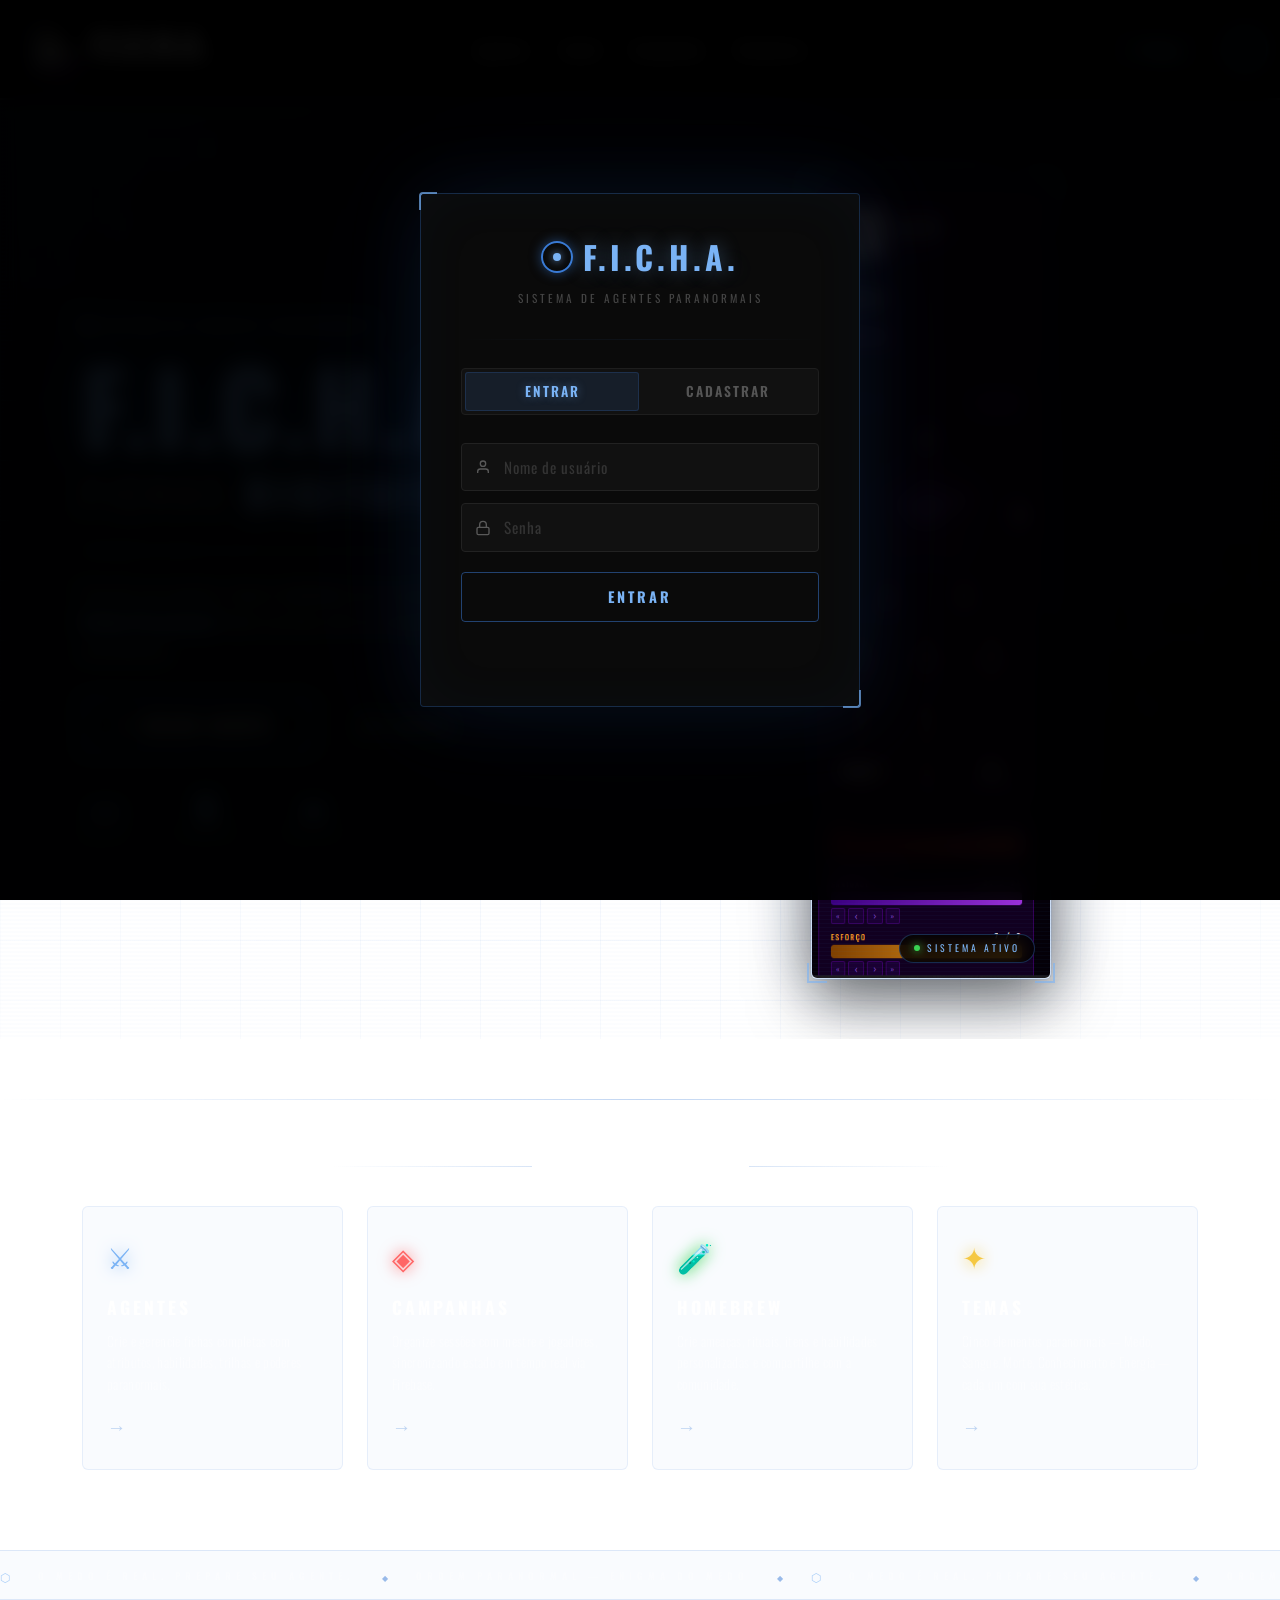
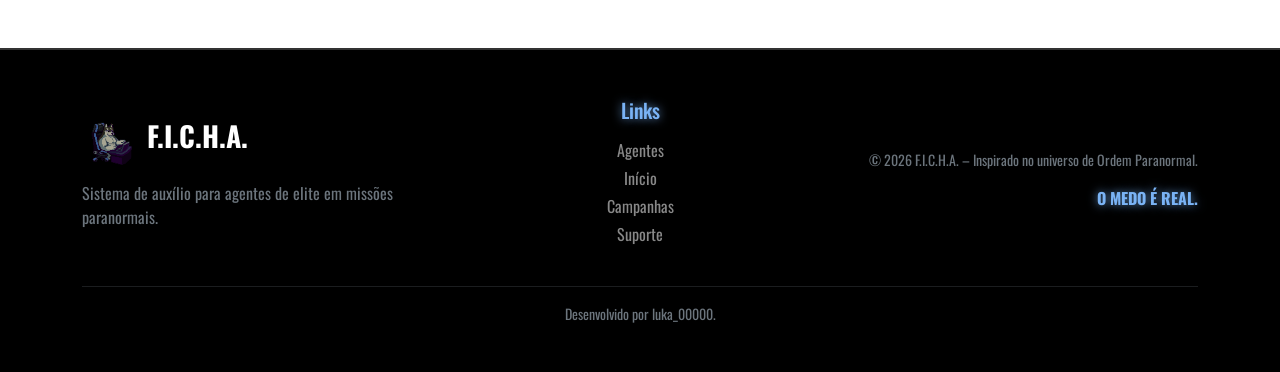
==== commit aec3a937: "Add files via upload" ====
--- a/index.html
+++ b/index.html
@@ -3490,319 +3490,6 @@
 
 </style>
 
-<!-- ═══════════════════════════════════════════════════════════
-     HOME REIMAGINADA — dossiê / arquivo confidencial
-     (tudo prefixado com hx- para não colidir com o resto do site)
-════════════════════════════════════════════════════════════ -->
-<style id="home-redesign">
-@import url('https://fonts.googleapis.com/css2?family=Playfair+Display:wght@600;800;900&family=Special+Elite&family=Caveat:wght@500&display=swap');
-
-:root {
-    --hx-bg:        #070508;
-    --hx-red:       #d6212b;
-    --hx-red-hot:   #ff3b45;
-    --hx-red-deep:  #7d0a12;
-    --hx-cream:     #f1e8da;
-    --hx-muted:     #a89fa0;
-    --hx-violet:    #9d78ff;
-    --hx-violet-d:  #3b2470;
-    --hx-paper:     #120c1f;
-    --hx-serif:     'Playfair Display', 'Georgia', 'Times New Roman', serif;
-    --hx-type:      'Special Elite', 'Courier New', monospace;
-    --hx-mono:      'Share Tech Mono', 'Special Elite', 'Courier New', monospace;
-    --hx-hand:      'Caveat', 'Segoe Script', cursive;
-}
-
-/* ───── NAVBAR (todas as telas) ───── */
-.custom-nav {
-    background: linear-gradient(180deg, rgba(5,3,6,.97), rgba(8,5,9,.92)) !important;
-    border-bottom: 1px solid rgba(214,33,43,.28) !important;
-    box-shadow: 0 1px 0 rgba(0,0,0,.6), 0 8px 30px rgba(0,0,0,.5);
-    padding-top: .35rem; padding-bottom: .35rem;
-}
-.custom-nav .navbar-brand.hx-brand {
-    display: flex; align-items: center; gap: 14px;
-    font-family: var(--hx-serif); font-weight: 600 !important;
-    font-size: 1.35rem !important; letter-spacing: .5em; color: var(--hx-cream);
-    padding: 0 26px 0 6px; margin-right: 0;
-    border-right: 1px solid rgba(255,255,255,.12);
-}
-.hx-brand-emblem { width: 52px; height: 52px; flex-shrink: 0; filter: drop-shadow(0 0 8px rgba(214,33,43,.55)); }
-.hx-brand-emblem * { fill: none; stroke: var(--hx-red); stroke-width: 2.2; stroke-linecap: round; }
-.hx-brand-emblem .fill { fill: var(--hx-red); stroke: none; }
-
-.custom-nav .navbar-nav .nav-link {
-    font-family: var(--hx-mono); font-weight: 400 !important;
-    font-size: .78rem; letter-spacing: .28em; text-transform: uppercase;
-    color: #cfc8c9 !important; padding: 1.15rem 1.35rem !important; position: relative;
-    transition: color .2s;
-}
-.custom-nav .navbar-nav .nav-link::after {
-    content: ''; position: absolute; left: 1.35rem; right: 1.35rem; bottom: .55rem; height: 2px;
-    background: var(--hx-red); transform: scaleX(0); transform-origin: left; transition: transform .25s;
-    box-shadow: 0 0 10px rgba(214,33,43,.8);
-}
-.custom-nav .navbar-nav .nav-link:hover { color: #fff !important; }
-.custom-nav .navbar-nav .nav-link.active, .custom-nav .navbar-nav .nav-link.hx-ativo { color: #fff !important; }
-.custom-nav .navbar-nav .nav-link.hx-ativo::after, .custom-nav .navbar-nav .nav-link:hover::after { transform: scaleX(1); }
-
-@media (min-width: 992px) {
-    /* links ao lado do logo (como na referência) em vez de centralizados */
-    #navbarNav { position: static !important; transform: none !important; flex-grow: 1 !important; width: auto; }
-    #navbarNav .navbar-nav { margin: 0 0 0 1rem !important; }
-}
-.hx-nav-search {
-    background: none; border: 0; color: #cfc8c9; width: 40px; height: 40px; margin-right: 18px;
-    display: inline-flex; align-items: center; justify-content: center; cursor: pointer; border-radius: 50%;
-    transition: color .2s, background .2s;
-}
-.hx-nav-search:hover { color: #fff; background: rgba(255,255,255,.07); }
-.hx-nav-search svg { width: 20px; height: 20px; fill: none; stroke: currentColor; stroke-width: 2; stroke-linecap: round; }
-.custom-nav .avatar-circle { border-color: rgba(214,33,43,.7) !important; box-shadow: 0 0 0 3px rgba(214,33,43,.15); }
-
-/* ───── HOME: base ───── */
-.hx { background: var(--hx-bg); position: relative; overflow-x: hidden; }
-.hx-hero { position: relative; overflow: hidden; padding: 52px 0 46px; min-height: 560px; }
-.hx-container { position: relative; z-index: 2; }
-
-.hx-bg { position: absolute; inset: 0; z-index: 0; overflow: hidden; background:
-    radial-gradient(ellipse 60% 70% at 78% 45%, rgba(80,30,110,.28), transparent 70%),
-    radial-gradient(ellipse 55% 80% at 12% 50%, rgba(120,12,20,.22), transparent 70%),
-    linear-gradient(180deg, #0b070c 0%, #070508 100%); }
-.hx-vignette { position: absolute; inset: 0; background: radial-gradient(ellipse at center, transparent 40%, rgba(0,0,0,.78) 100%); z-index: 3; pointer-events: none; }
-.hx-noise { position: absolute; inset: 0; opacity: .09; mix-blend-mode: screen; z-index: 2; pointer-events: none;
-    background-image: url("data:image/svg+xml,%3Csvg xmlns='http://www.w3.org/2000/svg' width='260' height='260'%3E%3Cfilter id='n'%3E%3CfeTurbulence type='fractalNoise' baseFrequency='.85' numOctaves='3' stitchTiles='stitch'/%3E%3CfeColorMatrix values='0 0 0 0 1 0 0 0 0 1 0 0 0 0 1 0 0 0 .9 0'/%3E%3C/filter%3E%3Crect width='100%25' height='100%25' filter='url(%23n)'/%3E%3C/svg%3E"); }
-
-.hx-strings { position: absolute; inset: 0; width: 100%; height: 100%; z-index: 1; opacity: .5; }
-.hx-strings path { fill: none; stroke: #b3121c; stroke-width: 1.6; }
-
-.hx-polaroid { position: absolute; z-index: 1; width: 168px; padding: 9px 9px 30px; background: #b9afa0; box-shadow: 0 14px 30px rgba(0,0,0,.7); filter: brightness(.62) contrast(1.1) saturate(.8); }
-.hx-pol-a { left: -26px; top: 96px; transform: rotate(-7deg); }
-.hx-pol-b { right: -30px; top: 70px; transform: rotate(6deg); width: 190px; filter: brightness(.55) contrast(1.1); }
-.hx-pol-photo { height: 130px; background: #1a1418; position: relative; overflow: hidden; }
-.hx-pol-b .hx-pol-photo { height: 190px; }
-.hx-photo-casa { background:
-    linear-gradient(180deg, #2a2230 0%, #15101a 60%, #0a070c 100%); }
-.hx-photo-casa::before { content: ''; position: absolute; left: 22%; bottom: 0; width: 56%; height: 52%;
-    background: #08060a; clip-path: polygon(0 100%, 0 40%, 22% 40%, 22% 18%, 50% 0, 78% 18%, 78% 40%, 100% 40%, 100% 100%); }
-.hx-photo-casa::after { content: ''; position: absolute; right: 14%; top: 14%; width: 22px; height: 22px; border-radius: 50%; background: #d9d2c4; box-shadow: 0 0 18px 6px rgba(217,210,196,.35); }
-.hx-photo-figura { background: radial-gradient(ellipse at 50% 30%, #3a2c40, #0d0910 70%); }
-.hx-photo-figura::before { content: ''; position: absolute; left: 50%; top: 18%; width: 46px; height: 46px; margin-left: -23px; border-radius: 50%; background: #050306; }
-.hx-photo-figura::after { content: ''; position: absolute; left: 50%; top: 52%; width: 110px; height: 90px; margin-left: -55px; border-radius: 55px 55px 0 0; background: #050306; }
-.hx-pol-note { position: absolute; left: 0; right: 0; bottom: -58px; font-family: var(--hx-hand); font-size: 1.15rem; color: #b8aea0; transform: rotate(-9deg); line-height: 1.05; text-align: left; padding-left: 34px; filter: brightness(2.6); opacity: .9; }
-.hx-pin { position: absolute; top: -9px; left: 50%; width: 15px; height: 15px; margin-left: -7px; border-radius: 50%; background: radial-gradient(circle at 35% 30%, #ff6a6a, #a30d16 70%); box-shadow: 0 3px 6px rgba(0,0,0,.7); z-index: 2; }
-.hx-stamp-bg { position: absolute; right: 2.2%; top: 49%; z-index: 1; font-family: var(--hx-type); font-size: 1.5rem; letter-spacing: .12em; line-height: 1.15; text-align: center; color: rgba(214,33,43,.34); border: 3px solid rgba(214,33,43,.30); padding: 10px 16px; transform: rotate(-12deg); }
-.hx-sigil { position: absolute; left: 3%; bottom: 6%; width: 130px; z-index: 1; opacity: .22; }
-.hx-sigil * { fill: none; stroke: var(--hx-red); stroke-width: .8; }
-
-/* ───── HERO: coluna esquerda ───── */
-.hx-eyebrow { display: flex; align-items: center; gap: 14px; font-family: var(--hx-mono); font-size: .8rem; letter-spacing: .42em; text-transform: uppercase; color: #d9d0d1; margin-bottom: 26px; padding-bottom: 12px; position: relative; }
-.hx-eyebrow::after { content: ''; position: absolute; left: 0; bottom: 0; width: 360px; max-width: 100%; height: 1px; background: linear-gradient(90deg, rgba(214,33,43,.8), transparent); }
-.hx-eyebrow-icon { width: 16px; height: 16px; border: 2px solid var(--hx-red); border-radius: 50%; position: relative; flex-shrink: 0; box-shadow: 0 0 10px rgba(214,33,43,.7); }
-.hx-eyebrow-icon::after { content: ''; position: absolute; inset: 3px; border-radius: 50%; background: var(--hx-red); }
-
-.hx-title { position: relative; display: inline-block; margin: 0; line-height: .95; }
-.hx-title-text {
-    display: inline-block; font-family: var(--hx-serif); font-weight: 900;
-    font-size: clamp(3.6rem, 9vw, 8.2rem); letter-spacing: -.01em;
-    background: linear-gradient(180deg, #fbf3e6 0%, #e9ddc9 55%, #b9ab96 100%);
-    -webkit-background-clip: text; background-clip: text; -webkit-text-fill-color: transparent; color: transparent;
-    filter: url(#hx-rough) drop-shadow(0 4px 18px rgba(0,0,0,.7));
-}
-.hx-reticle { position: absolute; top: 4%; right: -6%; width: clamp(34px, 5vw, 58px); }
-.hx-reticle * { fill: none; stroke: var(--hx-red); stroke-width: 1.8; stroke-linecap: round; }
-.hx-reticle .fill { fill: var(--hx-red); stroke: none; }
-.hx-reticle { filter: drop-shadow(0 0 8px rgba(214,33,43,.8)); animation: hxSpin 22s linear infinite; }
-@keyframes hxSpin { to { transform: rotate(360deg); } }
-
-.hx-tagline { font-family: var(--hx-serif); font-weight: 600; font-size: clamp(1.15rem, 2.1vw, 1.65rem); color: var(--hx-cream); margin: 18px 0 18px; letter-spacing: .01em; }
-.hx-tagline em { color: var(--hx-red-hot); font-style: normal; text-shadow: 0 0 18px rgba(214,33,43,.55); }
-.hx-rule { width: 380px; max-width: 80%; height: 1px; background: linear-gradient(90deg, rgba(255,255,255,.28), transparent); margin-bottom: 24px; }
-.hx-desc { font-family: 'Montserrat', sans-serif; font-weight: 300; font-size: .95rem; line-height: 1.75; color: #c9c1c2; margin-bottom: 34px; max-width: 520px; }
-.hx-desc strong { color: var(--hx-red-hot); font-weight: 600; }
-
-.hx-ctas { display: flex; flex-wrap: wrap; gap: 16px; margin-bottom: 40px; }
-.hx-btn { display: inline-flex; align-items: center; gap: 14px; height: 54px; padding: 0 34px; font-family: var(--hx-mono); font-size: .9rem; letter-spacing: .32em; text-transform: uppercase; text-decoration: none; transition: transform .2s, box-shadow .2s, background .2s, border-color .2s; }
-.hx-btn-primary { color: #fff; background: linear-gradient(180deg, #c3202a, #86101a); border: 1px solid #ee4650; box-shadow: 0 0 0 1px rgba(0,0,0,.6) inset, 0 0 26px rgba(214,33,43,.45); }
-.hx-btn-primary:hover { color: #fff; transform: translateY(-2px); box-shadow: 0 0 0 1px rgba(0,0,0,.6) inset, 0 0 40px rgba(255,59,69,.7); }
-.hx-plus { font-size: 1.5rem; line-height: 1; font-family: 'Montserrat', sans-serif; font-weight: 300; }
-.hx-btn-ghost { color: #e6dfe0; background: rgba(0,0,0,.35); border: 1px solid rgba(255,255,255,.55); font-size: .75rem; letter-spacing: .26em; }
-.hx-btn-ghost svg { width: 20px; height: 20px; fill: none; stroke: currentColor; stroke-width: 1.8; }
-.hx-btn-ghost:hover { color: #fff; border-color: var(--hx-red-hot); background: rgba(214,33,43,.12); transform: translateY(-2px); }
-
-.hx-stats { display: flex; align-items: center; gap: 0; }
-.hx-stat { display: flex; flex-direction: column; padding: 0 34px; }
-.hx-stat:first-child { padding-left: 0; }
-.hx-stat-num { font-family: var(--hx-serif); font-weight: 600; font-variant-numeric: lining-nums; font-size: 2.4rem; line-height: 1; color: var(--hx-red-hot); text-shadow: 0 0 22px rgba(214,33,43,.5); }
-.hx-stat-num.hx-inf { font-size: 2.8rem; }
-.hx-stat-label { font-family: var(--hx-mono); font-size: .66rem; letter-spacing: .42em; text-transform: uppercase; color: #8d8586; margin-top: 8px; }
-.hx-stat-div { width: 1px; height: 50px; background: rgba(255,255,255,.14); }
-
-/* ───── HERO: dossiê ───── */
-.hx-dossie-wrap { perspective: 1400px; display: flex; justify-content: center; }
-.hx-dossie {
-    position: relative; width: 100%; max-width: 540px; padding: 22px 20px 16px;
-    background:
-        linear-gradient(135deg, rgba(255,255,255,.035), transparent 40%),
-        repeating-linear-gradient(0deg, rgba(255,255,255,.012) 0 2px, transparent 2px 4px),
-        var(--hx-paper);
-    border: 1px solid #3f2a70; border-radius: 6px;
-    box-shadow: 0 0 0 6px rgba(20,12,34,.9), 0 0 0 7px rgba(110,80,190,.35), 0 40px 80px rgba(0,0,0,.8), 0 0 90px rgba(120,70,220,.18);
-    transform: rotateY(-4deg) rotateZ(1.2deg); transition: transform .5s;
-    font-family: var(--hx-mono); color: #d4cbe6;
-}
-.hx-dossie:hover { transform: rotateY(0) rotateZ(0); }
-.hx-clip { position: absolute; top: -24px; left: 26px; width: 18px; height: 56px; border: 3px solid #a9a3b8; border-radius: 9px; box-shadow: 0 3px 6px rgba(0,0,0,.6); }
-.hx-clip::after { content: ''; position: absolute; left: 3px; top: 12px; width: 6px; height: 36px; border: 2px solid #a9a3b8; border-radius: 4px; }
-
-.hx-d-top { display: flex; align-items: flex-start; justify-content: space-between; gap: 10px; padding-bottom: 8px; margin-bottom: 10px; border-bottom: 1px solid rgba(157,120,255,.25); position: relative; }
-.hx-d-title { font-size: .62rem; letter-spacing: .38em; color: #9588b8; padding-top: 8px; }
-.hx-d-stamp { position: absolute; left: 50%; top: -10px; transform: translateX(-30%) rotate(-5deg); font-family: var(--hx-type); font-size: 1.1rem; letter-spacing: .08em; color: var(--hx-red-hot); border: 2px solid var(--hx-red-hot); padding: 3px 12px; opacity: .85; text-shadow: 0 0 10px rgba(214,33,43,.5); white-space: nowrap; }
-.hx-d-proto { font-size: .52rem; letter-spacing: .2em; color: #7f74a3; text-align: left; border: 1px solid rgba(157,120,255,.3); padding: 6px 10px; line-height: 1.5; }
-
-.hx-d-id { position: relative; display: grid; grid-template-columns: 112px 1fr; gap: 16px; padding: 8px; border: 1px solid rgba(157,120,255,.35); background: rgba(20,10,40,.55); margin-bottom: 10px; }
-.hx-d-photo { position: relative; aspect-ratio: 3 / 4; border: 2px solid #6b4bc0; background: radial-gradient(ellipse at 50% 35%, #3a2a58, #130b22); overflow: hidden; }
-.hx-d-photo svg { position: absolute; inset: 12% 8% 0; width: 84%; height: 88%; fill: rgba(157,120,255,.28); }
-.hx-d-photo img { position: absolute; inset: 0; width: 100%; height: 100%; object-fit: cover; }
-.hx-d-agente { position: absolute; left: 0; right: 0; bottom: 0; background: rgba(8,4,16,.82); font-size: .5rem; letter-spacing: .18em; padding: 4px 6px; color: #8d80b3; z-index: 2; }
-.hx-d-fields { display: flex; flex-direction: column; gap: 7px; min-width: 0; position: relative; }
-.hx-d-field { display: flex; flex-direction: column; border-bottom: 1px solid rgba(157,120,255,.2); padding-bottom: 6px; }
-.hx-d-label { font-size: .5rem; letter-spacing: .3em; color: #7f74a3; margin-bottom: 3px; }
-.hx-d-name { font-family: var(--hx-serif); font-weight: 600; font-size: 1.45rem; color: #fff; letter-spacing: .02em; line-height: 1.1; text-transform: uppercase; overflow-wrap: anywhere; }
-.hx-d-val { font-family: var(--hx-serif); font-weight: 600; font-size: 1.02rem; color: #f1ecfb; text-transform: uppercase; letter-spacing: .03em; }
-.hx-d-barcode { height: 12px; width: 78px; margin-top: auto; background: repeating-linear-gradient(90deg, #9d78ff 0 2px, transparent 2px 4px, #9d78ff 4px 5px, transparent 5px 8px); opacity: .7; }
-.hx-d-scrawl { position: absolute; right: 12px; bottom: 6px; font-family: var(--hx-hand); font-size: .95rem; line-height: 1; color: rgba(157,120,255,.5); transform: rotate(-9deg); text-align: right; pointer-events: none; }
-
-.hx-d-grid { display: grid; grid-template-columns: 1.02fr 1fr; gap: 10px; margin-bottom: 10px; }
-.hx-d-col { display: flex; flex-direction: column; gap: 10px; }
-.hx-d-panel { border: 1px solid rgba(157,120,255,.28); background: rgba(14,8,28,.6); padding: 8px 12px; }
-.hx-d-panel h3 { font-family: var(--hx-mono); font-weight: 400; font-size: .56rem; letter-spacing: .34em; color: #9a8fc2; margin: 0 0 8px; }
-.hx-d-panel h3 small { letter-spacing: .12em; font-size: .5rem; color: #6e6492; }
-.hx-radar { width: 100%; max-width: 210px; max-height: 175px; height: auto; display: block; margin: 0 auto; }
-.hx-d-list { list-style: none; padding: 0; margin: 0; font-size: .72rem; }
-.hx-d-skills li { display: flex; justify-content: space-between; padding: 3px 0; color: #cfc6e4; border-bottom: 1px dashed rgba(157,120,255,.1); }
-.hx-d-skills li b { color: var(--hx-violet); font-weight: 400; }
-.hx-d-equip li { padding: 2.5px 0 2.5px 14px; position: relative; color: #bfb5d8; white-space: nowrap; overflow: hidden; text-overflow: ellipsis; }
-.hx-d-equip li::before { content: ''; position: absolute; left: 2px; top: 50%; width: 4px; height: 4px; margin-top: -2px; border-radius: 50%; background: var(--hx-violet); }
-
-.hx-d-bars { display: grid; grid-template-columns: 1fr 1fr; gap: 12px; }
-.hx-bar { border: 1px solid rgba(157,120,255,.28); background: rgba(14,8,28,.6); padding: 8px 12px 10px; }
-.hx-bar-head { display: flex; justify-content: space-between; font-size: .58rem; letter-spacing: .3em; color: #b9aee0; margin-bottom: 7px; }
-.hx-bar-head span:last-child { letter-spacing: .1em; font-size: .7rem; }
-.hx-bar-track { height: 9px; background: rgba(0,0,0,.55); border: 1px solid rgba(255,255,255,.07); overflow: hidden; }
-.hx-bar-track i { display: block; height: 100%; transition: width .6s; }
-.hx-bar-vida .hx-bar-head { color: #ff8e94; }
-.hx-bar-vida i { background: linear-gradient(90deg, #8b0d16, #ff3b45); box-shadow: 0 0 12px rgba(255,59,69,.6); }
-.hx-bar-san i { background: linear-gradient(90deg, #4b2a96, #9d78ff); box-shadow: 0 0 12px rgba(157,120,255,.6); }
-
-.hx-d-nav { display: flex; align-items: center; justify-content: center; gap: 14px; margin-top: 14px; padding-top: 10px; border-top: 1px dashed rgba(157,120,255,.25); font-size: .62rem; letter-spacing: .25em; color: #8b7fb0; }
-.hx-d-nav[hidden] { display: none; }
-.hx-d-nav button { background: none; border: 1px solid rgba(157,120,255,.4); color: #cbbdf5; width: 26px; height: 26px; line-height: 1; cursor: pointer; font-size: 1rem; }
-.hx-d-nav button:hover { background: rgba(157,120,255,.18); }
-.hx-d-nav a { margin-left: auto; color: var(--hx-red-hot); text-decoration: none; }
-.hx-d-nav a:hover { text-shadow: 0 0 10px rgba(255,59,69,.7); }
-
-/* ───── CENTRAL DE OPERAÇÕES ───── */
-.hx-ops { position: relative; padding: 36px 0 54px; background: linear-gradient(180deg, #0a0709, #060406); border-top: 1px solid rgba(214,33,43,.35); }
-.hx-ops-head { display: flex; align-items: center; gap: 28px; margin-bottom: 34px; }
-.hx-ops-line { flex: 1; height: 1px; background: linear-gradient(90deg, transparent, rgba(214,33,43,.8)); }
-.hx-ops-line:last-child { background: linear-gradient(270deg, transparent, rgba(214,33,43,.8)); }
-.hx-ops-mid { display: flex; flex-direction: column; align-items: center; gap: 12px; margin-top: -18px; }
-.hx-ops-mid svg { width: 26px; height: 26px; }
-.hx-ops-mid svg * { fill: none; stroke: var(--hx-red); stroke-width: 2.4; stroke-linecap: round; }
-.hx-ops-mid svg .fill { fill: var(--hx-red); stroke: none; }
-.hx-ops-mid h2 { margin: 0; font-family: var(--hx-serif); font-weight: 600; font-size: 1.15rem; letter-spacing: .5em; color: var(--hx-cream); padding-left: .5em; white-space: nowrap; }
-
-.hx-ops-grid { display: grid; grid-template-columns: repeat(4, 1fr); gap: 18px; }
-.hx-op { position: relative; display: flex; flex-direction: column; min-height: 172px; padding: 22px 22px 18px 26px; overflow: hidden; text-decoration: none; color: inherit;
-    background: #0d0a14; border: 1px solid rgba(255,255,255,.1); transition: transform .25s, border-color .25s, box-shadow .25s; }
-.hx-op:hover { transform: translateY(-5px); color: inherit; }
-.hx-op > * { position: relative; z-index: 2; }
-.hx-op-art { position: absolute !important; inset: 0; z-index: 1 !important; opacity: .9; pointer-events: none; }
-.hx-op-icon { width: 46px; height: 46px; margin-bottom: 14px; }
-.hx-op-icon svg { width: 100%; height: 100%; }
-.hx-op-icon svg * { fill: none; stroke: currentColor; stroke-width: 2; stroke-linecap: round; stroke-linejoin: round; }
-.hx-op-icon svg .fill { fill: currentColor; stroke: none; }
-.hx-op h3 { font-family: var(--hx-serif); font-weight: 600; font-size: 1.12rem; letter-spacing: .22em; color: #fff; margin: 0 0 9px; }
-.hx-op p { font-family: 'Montserrat', sans-serif; font-weight: 300; font-size: .8rem; line-height: 1.55; color: #cbc4cc; margin: 0 0 16px; max-width: 235px; }
-.hx-op-link { margin-top: auto; font-family: var(--hx-mono); font-size: .66rem; letter-spacing: .24em; }
-.hx-op-link b { font-weight: 400; margin-left: 6px; display: inline-block; transition: transform .2s; }
-.hx-op:hover .hx-op-link b { transform: translateX(5px); }
-
-/* variações por cartão */
-.hx-op-agentes { color: #ff4b55; }
-.hx-op-agentes:hover { border-color: rgba(255,75,85,.7); box-shadow: 0 10px 40px rgba(214,33,43,.25); }
-.hx-op-agentes .hx-op-art { background:
-    radial-gradient(ellipse 60px 120px at 82% 70%, rgba(150,15,25,.55), transparent 70%),
-    radial-gradient(ellipse 50px 110px at 94% 78%, rgba(110,10,18,.5), transparent 70%),
-    linear-gradient(90deg, #0d0a14 35%, rgba(40,6,10,.7)); }
-.hx-op-camp { color: #a98cff; }
-.hx-op-camp:hover { border-color: rgba(169,140,255,.7); box-shadow: 0 10px 40px rgba(120,80,220,.25); }
-.hx-op-camp .hx-op-art { background:
-    radial-gradient(circle 34px at 86% 24%, #0a0610 0 62%, rgba(150,110,255,.5) 64%, transparent 100%),
-    linear-gradient(180deg, transparent 55%, rgba(8,4,16,.9)),
-    linear-gradient(90deg, #0d0a14 38%, rgba(45,25,90,.65)); }
-.hx-op-home { color: #f4efe6; }
-.hx-op-home:hover { border-color: rgba(244,239,230,.55); box-shadow: 0 10px 40px rgba(180,160,120,.15); }
-.hx-op-home .hx-op-art { background:
-    repeating-radial-gradient(circle at 84% 62%, transparent 0 16px, rgba(200,180,140,.12) 16px 17px),
-    linear-gradient(90deg, #0d0a14 40%, rgba(70,55,35,.45)); }
-.hx-op-elem { color: #b58cff; }
-.hx-op-elem:hover { border-color: rgba(181,140,255,.7); box-shadow: 0 10px 40px rgba(140,90,240,.28); }
-.hx-op-elem .hx-op-art { background:
-    radial-gradient(ellipse 46px 26px at 84% 38%, rgba(190,150,255,.55), transparent 75%),
-    radial-gradient(circle 120px at 90% 40%, rgba(110,50,190,.45), transparent 70%),
-    linear-gradient(90deg, #0d0a14 40%, rgba(30,12,60,.6)); }
-.hx-op-agentes .hx-op-link { color: #ff4b55; }
-.hx-op-camp .hx-op-link { color: #a98cff; }
-.hx-op-home .hx-op-link { color: #f4efe6; }
-.hx-op-elem .hx-op-link { color: #b58cff; }
-
-/* ───── RODAPÉ ───── */
-.hx-footer { background: #050305 !important; border-top: 1px solid rgba(214,33,43,.25) !important; padding: 26px 0 22px !important; margin-top: 0 !important; }
-.hx-foot-line { display: flex; align-items: center; gap: 28px; font-family: var(--hx-mono); font-size: .66rem; letter-spacing: .3em; color: #8b8384; text-transform: uppercase; }
-.hx-foot-line::before, .hx-foot-line::after { content: ''; flex: 1; height: 1px; background: linear-gradient(90deg, transparent, rgba(214,33,43,.7)); }
-.hx-foot-line::after { background: linear-gradient(270deg, transparent, rgba(214,33,43,.7)); }
-.hx-foot-line span { white-space: nowrap; }
-.hx-foot-line i { color: var(--hx-red); font-style: normal; margin: 0 .9em; }
-.hx-foot-meta { text-align: center; margin: 14px 0 0; font-size: .7rem; color: #5f5859; font-family: 'Montserrat', sans-serif; }
-.hx-foot-meta a { color: #8b8384; text-decoration: none; margin: 0 .8em; }
-.hx-foot-meta a:hover { color: var(--hx-red-hot); }
-
-/* ───── RESPONSIVO ───── */
-@media (max-width: 1199px) {
-    .hx-ops-grid { grid-template-columns: repeat(2, 1fr); }
-    .hx-pol-b, .hx-stamp-bg { display: none; }
-}
-@media (max-width: 991px) {
-    .hx-hero { padding: 48px 0 56px; }
-    .hx-dossie { transform: none; }
-    .hx-pol-a { display: none; }
-    .custom-nav .navbar-brand.hx-brand { border-right: 0; letter-spacing: .3em; font-size: 1.1rem !important; }
-    .custom-nav .navbar-nav .nav-link { padding: .8rem 1rem !important; }
-    .custom-nav .navbar-nav .nav-link::after { display: none; }
-    .custom-nav .navbar-nav .nav-link.hx-ativo { color: var(--hx-red-hot) !important; }
-}
-@media (max-width: 575px) {
-    .hx-stat { padding: 0 16px; }
-    .hx-stat-num { font-size: 1.9rem; }
-    .hx-stat-label { letter-spacing: .25em; font-size: .56rem; }
-    .hx-btn { padding: 0 22px; letter-spacing: .2em; height: 50px; }
-    .hx-ops-grid { grid-template-columns: 1fr; }
-    .hx-ops-head { gap: 12px; }
-    .hx-ops-mid h2 { font-size: .85rem; letter-spacing: .26em; white-space: normal; text-align: center; }
-    .hx-ops-line { display: none; }
-    .hx-ops-head { justify-content: center; }
-    .hx-ops-mid { margin-top: 0; }
-    .hx-d-id { grid-template-columns: 104px 1fr; gap: 12px; }
-    .hx-d-grid, .hx-d-bars { grid-template-columns: 1fr; }
-    .hx-d-stamp { font-size: .85rem; }
-    .hx-foot-line { gap: 12px; letter-spacing: .15em; font-size: .55rem; }
-    .hx-foot-line span { white-space: normal; text-align: center; }
-}
-@media (prefers-reduced-motion: reduce) { .hx-reticle { animation: none; } .hx-dossie { transition: none; } }
-</style>
-
 <body>
 
 <!-- Wallpaper em vídeo personalizado (fica atrás das partículas e do conteúdo) -->
@@ -3995,11 +3682,8 @@
     <!-- ===== NAVBAR ===== -->
     <nav class="navbar navbar-expand-lg custom-nav navbar-dark">
         <div class="container-fluid">
-            <a class="navbar-brand hx-brand" href="#" onclick="mostrarInicio(); return false;">
-                <svg class="hx-brand-emblem" viewBox="0 0 52 52" aria-hidden="true">
-                    <circle cx="26" cy="26" r="13"/><circle cx="26" cy="26" r="2.4" class="fill"/>
-                    <path d="M26 2v14M26 36v14M2 26h14M36 26h14"/><path d="M18 8l8 6 8-6M18 44l8-6 8 6" opacity=".6"/>
-                </svg>
+            <a class="navbar-brand fs-2" href="#" onclick="mostrarInicio()">
+                <img src="./ordem-paranormal-enigma-do-medo.gif" alt="Logo" width="72" height="72" class="d-inline-block align-text-center">
                 F.I.C.H.A.
             </a>
             <button class="navbar-toggler" type="button" data-bs-toggle="collapse" data-bs-target="#navbarNav">
@@ -4007,8 +3691,8 @@
             </button>
             <div class="collapse navbar-collapse" id="navbarNav">
                 <div class="navbar-nav mx-auto">
-                    <a class="nav-link px-3" data-nav="agentes" href="#" onclick="mostrarAgentes(); return false;">Agentes</a>
-                    <a class="nav-link px-3" data-nav="social" href="#" onclick="mostrarSocial(); return false;">Social</a>
+                    <a class="nav-link px-3" href="#" onclick="mostrarAgentes()">Agentes</a>
+                    <a class="nav-link px-3" href="#" onclick="mostrarSocial()">Social</a>
                     <a class="nav-link px-3" href="campanhas.html">Campanhas</a>
                     <a class="nav-link px-3" href="homebrew.html">Homebrew</a>
                 </div>
@@ -4032,10 +3716,6 @@
 
             <!-- Avatar de perfil -->
             <div class="d-none d-lg-flex align-items-center flex-shrink-0" style="justify-content: flex-end; gap: 0;">
-
-                <button type="button" class="hx-nav-search" onclick="abrirBuscaAgentes()" title="Buscar agentes" aria-label="Buscar agentes">
-                    <svg viewBox="0 0 24 24"><circle cx="11" cy="11" r="7"/><path d="M20 20l-4-4"/></svg>
-                </button>
 
                 <!-- Botão Temas -->
                 <div class="temas-wrapper" id="temas-wrapper">
@@ -4076,221 +3756,136 @@
         </div>
     </nav>
 
-    <!-- ===== HOME (reimaginada) ===== -->
-    <main id="secao-inicio" class="text-white hx" style="flex:1;">
-
-        <!-- filtro SVG para o aspecto "rasgado/desgastado" do título -->
-        <svg width="0" height="0" style="position:absolute" aria-hidden="true" focusable="false">
-            <filter id="hx-rough" x="-5%" y="-5%" width="110%" height="110%">
-                <feTurbulence type="fractalNoise" baseFrequency="0.035 0.7" numOctaves="2" seed="7" result="t"/>
-                <feDisplacementMap in="SourceGraphic" in2="t" scale="3.2" xChannelSelector="R" yChannelSelector="G"/>
-            </filter>
-        </svg>
-
-        <!-- ───────── HERO ───────── -->
-        <section class="hx-hero">
-            <div class="hx-bg" aria-hidden="true">
-                <div class="hx-vignette"></div>
-                <div class="hx-noise"></div>
-
-                <!-- fios vermelhos ligando as fotos -->
-                <svg class="hx-strings" viewBox="0 0 1600 640" preserveAspectRatio="none">
-                    <path d="M118 96 C 260 150, 380 40, 520 120" />
-                    <path d="M118 96 C 80 220, 40 300, 60 420" />
-                    <path d="M1500 120 C 1400 60, 1300 140, 1190 90" />
-                </svg>
-
-                <!-- polaroid esquerda -->
-                <div class="hx-polaroid hx-pol-a">
-                    <span class="hx-pin"></span>
-                    <div class="hx-pol-photo hx-photo-casa"></div>
-                    <span class="hx-pol-note">O Outro Lado<br>sempre observa.</span>
-                </div>
-                <!-- polaroid direita -->
-                <div class="hx-polaroid hx-pol-b">
-                    <span class="hx-pin"></span>
-                    <div class="hx-pol-photo hx-photo-figura"></div>
-                </div>
-                <div class="hx-stamp-bg">REALIDADE<br>É FLEXÍVEL</div>
-                <svg class="hx-sigil" viewBox="0 0 100 100" aria-hidden="true">
-                    <circle cx="50" cy="50" r="44"/><circle cx="50" cy="50" r="30"/>
-                    <path d="M50 4 L50 96 M4 50 L96 50 M18 18 L82 82 M82 18 L18 82"/>
-                </svg>
-            </div>
-
-            <div class="container hx-container">
+    <!-- ===== HERO ===== -->
+    <main id="secao-inicio" class="text-white" style="flex:1;">
+
+        <!-- HERO PRINCIPAL -->
+        <div class="hero-outer">
+            <div class="hero-grid-bg" aria-hidden="true"></div>
+            <div class="hero-scanlines" aria-hidden="true"></div>
+
+            <div class="container hero-container">
                 <div class="row align-items-center g-5">
 
-                    <!-- ESQUERDA -->
-                    <div class="col-lg-6 hx-left">
-                        <div class="hx-eyebrow anim-fade-up">
-                            <span class="hx-eyebrow-icon" aria-hidden="true"></span>
-                            Sistema de gestão de agentes
+                    <div class="col-lg-6">
+                        <div class="hero-eyebrow anim-fade-up">
+                            <span class="eyebrow-dot"></span>
+                            SISTEMA DE AGENTES PARANORMAIS
                         </div>
-
-                        <h1 class="hx-title anim-fade-up delay-1">
-                            <span class="hx-title-text">F.I.C.H.A.</span>
-                            <svg class="hx-reticle" viewBox="0 0 48 48" aria-hidden="true">
-                                <circle cx="24" cy="24" r="12"/><circle cx="24" cy="24" r="2.2" class="fill"/>
-                                <path d="M24 0v14M24 34v14M0 24h14M34 24h14"/>
-                            </svg>
+                        <h1 class="hero-title anim-fade-up delay-1">
+                            <span class="glitch-wrap" data-text="F.I.C.H.A.">F.I.C.H.A.</span>
                         </h1>
-
-                        <p class="hx-tagline anim-fade-up delay-2">
-                            Seu arquivo. Sua investigação. Seu <em>medo.</em>
-                        </p>
-                        <div class="hx-rule anim-fade-up delay-2"></div>
-
-                        <p class="hx-desc anim-fade-up delay-3">
-                            Gerencie seus agentes, rituais, habilidades e campanhas<br>
-                            em um sistema completo para <strong>Ordem Paranormal</strong>.<br>
+                        <div class="hero-subtitle anim-fade-up delay-2">
+                            Fichas <span class="hero-subtitle-accent">Digitais</span>
+                        </div>
+                        <p class="hero-desc anim-fade-up delay-3">
+                            Gerencie seus agentes, rituais e habilidades em um sistema completo para
+                            <strong class="hero-desc-strong">Ordem Paranormal</strong>.
                             Monte sua ficha, entre em campanha e enfrente o desconhecido.
                         </p>
-
-                        <div class="hx-ctas anim-fade-up delay-4">
-                            <a href="criar.html" class="hx-btn hx-btn-primary">
-                                <span class="hx-plus">+</span> Criar Agente
+                        <div class="hero-ctas anim-fade-up delay-4">
+                            <a href="criar.html" class="btn-criar-ficha btn-cta-primary">
+                                <span class="cta-icon">✦</span> Criar Agente
                             </a>
-                            <a href="#" onclick="mostrarAgentes(); return false;" class="hx-btn hx-btn-ghost">
-                                <svg viewBox="0 0 24 24" aria-hidden="true"><path d="M3 7a2 2 0 0 1 2-2h4l2 2h8a2 2 0 0 1 2 2v8a2 2 0 0 1-2 2H5a2 2 0 0 1-2-2z"/></svg>
-                                Acessar Arquivo
+                            <a href="#" onclick="mostrarAgentes()" class="btn-cta-secondary">
+                                Ver Agentes
                             </a>
                         </div>
-
-                        <div class="hx-stats anim-fade-up delay-4">
-                            <div class="hx-stat">
-                                <span class="hx-stat-num" id="stat-agentes">00</span>
-                                <span class="hx-stat-label">Agentes</span>
+                        <div class="hero-stats anim-fade-up delay-4">
+                            <div class="hstat">
+                                <span class="hstat-num" id="stat-agentes">—</span>
+                                <span class="hstat-label">Agentes</span>
                             </div>
-                            <span class="hx-stat-div"></span>
-                            <div class="hx-stat">
-                                <span class="hx-stat-num">05</span>
-                                <span class="hx-stat-label">Elementos</span>
+                            <div class="hstat-divider"></div>
+                            <div class="hstat">
+                                <span class="hstat-num">5</span>
+                                <span class="hstat-label">Elementos</span>
                             </div>
-                            <span class="hx-stat-div"></span>
-                            <div class="hx-stat">
-                                <span class="hx-stat-num hx-inf">∞</span>
-                                <span class="hx-stat-label">Possibilidades</span>
+                            <div class="hstat-divider"></div>
+                            <div class="hstat">
+                                <span class="hstat-num">∞</span>
+                                <span class="hstat-label">Homebrew</span>
                             </div>
                         </div>
                     </div>
 
-                    <!-- DIREITA: dossiê do agente -->
-                    <div class="col-lg-6 anim-fade-up delay-2">
-                        <div class="hx-dossie-wrap">
-                            <article class="hx-dossie" id="hx-dossie" aria-label="Ficha de agente">
-                                <span class="hx-clip" aria-hidden="true"></span>
-                                <header class="hx-d-top">
-                                    <span class="hx-d-title">FICHA DE AGENTE</span>
-                                    <span class="hx-d-stamp" id="hx-d-stamp">CLASSIFICADO</span>
-                                    <span class="hx-d-proto">PROTOCOLO 7.14<br><span id="hx-d-ficha">FICHA: 0042-A</span></span>
-                                </header>
-
-                                <div class="hx-d-id">
-                                    <div class="hx-d-photo" id="hx-d-photo">
-                                        <svg viewBox="0 0 100 100" aria-hidden="true">
-                                            <circle cx="50" cy="38" r="17"/><path d="M14 100c2-24 18-36 36-36s34 12 36 36z"/>
-                                        </svg>
-                                        <span class="hx-d-agente" id="hx-d-agente">AGENTE Nº 0042-A</span>
-                                    </div>
-                                    <div class="hx-d-fields">
-                                        <div class="hx-d-field"><span class="hx-d-label">NOME</span><span class="hx-d-name" id="hx-d-nome">—</span></div>
-                                        <div class="hx-d-field"><span class="hx-d-label">ORIGEM</span><span class="hx-d-val" id="hx-d-origem">—</span></div>
-                                        <div class="hx-d-field"><span class="hx-d-label">CLASSE</span><span class="hx-d-val" id="hx-d-classe">—</span></div>
-                                        <span class="hx-d-barcode" aria-hidden="true"></span>
-                                    </div>
-                                    <span class="hx-d-scrawl" aria-hidden="true">Algumas cicatrizes<br>não são físicas.</span>
-                                </div>
-
-                                <div class="hx-d-grid">
-                                    <section class="hx-d-panel">
-                                        <h3>ATRIBUTOS</h3>
-                                        <svg class="hx-radar" id="hx-radar" viewBox="0 0 220 190" role="img" aria-label="Gráfico de atributos"></svg>
-                                    </section>
-                                    <div class="hx-d-col">
-                                        <section class="hx-d-panel">
-                                            <h3>PERÍCIAS <small>(PRINCIPAIS)</small></h3>
-                                            <ul class="hx-d-list hx-d-skills" id="hx-d-skills"></ul>
-                                        </section>
-                                        <section class="hx-d-panel">
-                                            <h3>EQUIPAMENTOS</h3>
-                                            <ul class="hx-d-list hx-d-equip" id="hx-d-equip"></ul>
-                                        </section>
-                                    </div>
-                                </div>
-
-                                <div class="hx-d-bars">
-                                    <div class="hx-bar hx-bar-vida">
-                                        <div class="hx-bar-head"><span>VIDA</span><span id="hx-vida-txt">21 / 21</span></div>
-                                        <div class="hx-bar-track"><i id="hx-vida-bar" style="width:100%"></i></div>
-                                    </div>
-                                    <div class="hx-bar hx-bar-san">
-                                        <div class="hx-bar-head"><span id="hx-san-label">SANIDADE</span><span id="hx-san-txt">28 / 28</span></div>
-                                        <div class="hx-bar-track"><i id="hx-san-bar" style="width:100%"></i></div>
-                                    </div>
-                                </div>
-
-                                <footer class="hx-d-nav" id="hx-d-nav" hidden>
-                                    <button type="button" id="hx-d-prev" aria-label="Agente anterior">‹</button>
-                                    <span id="hx-d-pos">1 / 1</span>
-                                    <button type="button" id="hx-d-next" aria-label="Próximo agente">›</button>
-                                    <a id="hx-d-open" href="#">ABRIR FICHA →</a>
-                                </footer>
-                            </article>
+                    <div class="col-lg-6 text-center anim-fade-up delay-2">
+                        <div class="hero-img-wrap">
+                            <div class="hero-img-glow" aria-hidden="true"></div>
+                            <div class="hero-img-corner tl" aria-hidden="true"></div>
+                            <div class="hero-img-corner tr" aria-hidden="true"></div>
+                            <div class="hero-img-corner bl" aria-hidden="true"></div>
+                            <div class="hero-img-corner br" aria-hidden="true"></div>
+                            <div class="scan-wrap">
+                                <img src="./image.png" alt="Ficha Digital" class="hero-img">
+                            </div>
+                            <div class="hero-badge" aria-hidden="true">
+                                <span class="hero-badge-dot"></span>
+                                SISTEMA ATIVO
+                            </div>
                         </div>
                     </div>
 
                 </div>
             </div>
-        </section>
-
-        <!-- ───────── CENTRAL DE OPERAÇÕES ───────── -->
-        <section class="hx-ops">
+        </div>
+
+        <!-- CARDS DE FEATURES -->
+        <div class="features-section">
             <div class="container">
-                <div class="hx-ops-head">
-                    <span class="hx-ops-line"></span>
-                    <span class="hx-ops-mid">
-                        <svg viewBox="0 0 48 48" aria-hidden="true"><circle cx="24" cy="24" r="9"/><circle cx="24" cy="24" r="1.8" class="fill"/><path d="M24 2v12M24 34v12M2 24h12M34 24h12"/></svg>
-                        <h2>CENTRAL DE OPERAÇÕES</h2>
-                    </span>
-                    <span class="hx-ops-line"></span>
+                <div class="features-header anim-fade-up">
+                    <span class="features-line"></span>
+                    <span class="features-label">O QUE VOCÊ ENCONTRA</span>
+                    <span class="features-line"></span>
                 </div>
-
-                <div class="hx-ops-grid">
-                    <a class="hx-op hx-op-agentes" href="#" onclick="mostrarAgentes(); return false;">
-                        <span class="hx-op-art" aria-hidden="true"></span>
-                        <span class="hx-op-icon"><svg viewBox="0 0 48 48"><circle cx="24" cy="24" r="21"/><circle cx="24" cy="19" r="6"/><path d="M11 37c1.5-8 7-11 13-11s11.500 3 13 11"/></svg></span>
-                        <h3>AGENTES</h3>
-                        <p>Crie e gerencie fichas completas com atributos, habilidades, traumas e equipamentos.</p>
-                        <span class="hx-op-link">GERENCIAR AGENTES <b>→</b></span>
-                    </a>
-
-                    <a class="hx-op hx-op-camp" href="campanhas.html">
-                        <span class="hx-op-art" aria-hidden="true"></span>
-                        <span class="hx-op-icon"><svg viewBox="0 0 48 48"><path d="M24 3 L45 24 L24 45 L3 24 Z"/><path d="M24 12 L33 24 L24 36 L15 24 Z"/><circle cx="24" cy="24" r="2" class="fill"/></svg></span>
-                        <h3>CAMPANHAS</h3>
-                        <p>Organize sessões, acompanhe o progresso e mantenha tudo sob controle.</p>
-                        <span class="hx-op-link">VER CAMPANHAS <b>→</b></span>
-                    </a>
-
-                    <a class="hx-op hx-op-home" href="homebrew.html">
-                        <span class="hx-op-art" aria-hidden="true"></span>
-                        <span class="hx-op-icon"><svg viewBox="0 0 48 48"><path d="M24 12c-4-4-12-5-19-3v28c7-2 15-1 19 3 4-4 12-5 19-3V9c-7-2-15-1-19 3z"/><path d="M24 12v28"/></svg></span>
-                        <h3>HOMEBREW</h3>
-                        <p>Crie conteúdos personalizados, rituais, itens e habilidades para sua campanha.</p>
-                        <span class="hx-op-link">CRIAR CONTEÚDO <b>→</b></span>
-                    </a>
-
-                    <a class="hx-op hx-op-elem" href="#" onclick="window.scrollTo({top:0,behavior:'smooth'}); toggleTemas(event); return false;">
-                        <span class="hx-op-art" aria-hidden="true"></span>
-                        <span class="hx-op-icon"><svg viewBox="0 0 48 48"><path d="M2 24c6-10 14-15 22-15s16 5 22 15c-6 10-14 15-22 15S8 34 2 24z"/><circle cx="24" cy="24" r="7"/><circle cx="24" cy="24" r="2.400" class="fill"/></svg></span>
-                        <h3>ELEMENTOS</h3>
-                        <p>Escolha entre os cinco elementos paranormais — Medo, Sangue, Morte, Conhecimento e Energia — e mude a estética do site.</p>
-                        <span class="hx-op-link">ESCOLHER ELEMENTO <b>→</b></span>
-                    </a>
+                <div class="row g-4 mt-2">
+                    <div class="col-md-6 col-lg-3 anim-fade-up delay-1">
+                        <div class="feat-card" onclick="mostrarAgentes()">
+                            <div class="feat-icon feat-icon-blue">⚔</div>
+                            <div class="feat-title">Agentes</div>
+                            <div class="feat-desc">Crie e gerencie fichas completas com atributos, habilidades, trilhas e poderes paranormais.</div>
+                            <div class="feat-arrow">→</div>
+                        </div>
+                    </div>
+                    <div class="col-md-6 col-lg-3 anim-fade-up delay-2">
+                        <a href="campanhas.html" class="feat-card-link">
+                            <div class="feat-card">
+                                <div class="feat-icon feat-icon-red">◈</div>
+                                <div class="feat-title">Campanhas</div>
+                                <div class="feat-desc">Organize sessões com mestre e jogadores, sincronizando estado em tempo real via Firebase.</div>
+                                <div class="feat-arrow">→</div>
+                            </div>
+                        </a>
+                    </div>
+                    <div class="col-md-6 col-lg-3 anim-fade-up delay-3">
+                        <a href="homebrew.html" class="feat-card-link">
+                            <div class="feat-card">
+                                <div class="feat-icon feat-icon-green">🧪</div>
+                                <div class="feat-title">Homebrew</div>
+                                <div class="feat-desc">Crie ameaças, rituais, itens e habilidades personalizadas e compartilhe com a comunidade.</div>
+                                <div class="feat-arrow">→</div>
+                            </div>
+                        </a>
+                    </div>
+                    <div class="col-md-6 col-lg-3 anim-fade-up delay-4">
+                        <div class="feat-card">
+                            <div class="feat-icon feat-icon-gold">✦</div>
+                            <div class="feat-title">Temas</div>
+                            <div class="feat-desc">Cinco elementos paranormais — Medo, Sangue, Morte, Conhecimento e Energia — cada um com sua estética.</div>
+                            <div class="feat-arrow">→</div>
+                        </div>
+                    </div>
                 </div>
             </div>
-        </section>
+        </div>
+
+        <!-- FAIXA DE ALERTA -->
+        <div class="alert-strip">
+            <div class="alert-strip-track">
+                <span class="alert-strip-icon">⬡</span><span class="alert-strip-text">O MEDO É REAL. PREPARE SEU AGENTE.</span><span class="alert-strip-sep">◆</span><span class="alert-strip-text">ORDEM PARANORMAL — ENIGMA DO MEDO</span><span class="alert-strip-sep">◆</span><span class="alert-strip-icon">⬡</span><span class="alert-strip-text">O MEDO É REAL. PREPARE SEU AGENTE.</span><span class="alert-strip-sep">◆</span><span class="alert-strip-text">ORDEM PARANORMAL — ENIGMA DO MEDO</span><span class="alert-strip-sep">◆</span><span class="alert-strip-icon">⬡</span><span class="alert-strip-text">O MEDO É REAL. PREPARE SEU AGENTE.</span><span class="alert-strip-sep">◆</span><span class="alert-strip-text">ORDEM PARANORMAL — ENIGMA DO MEDO</span><span class="alert-strip-sep">◆</span><span class="alert-strip-icon">⬡</span><span class="alert-strip-text">O MEDO É REAL. PREPARE SEU AGENTE.</span><span class="alert-strip-sep">◆</span><span class="alert-strip-text">ORDEM PARANORMAL — ENIGMA DO MEDO</span><span class="alert-strip-sep">◆</span><span class="alert-strip-icon">⬡</span><span class="alert-strip-text">O MEDO É REAL. PREPARE SEU AGENTE.</span><span class="alert-strip-sep">◆</span><span class="alert-strip-text">ORDEM PARANORMAL — ENIGMA DO MEDO</span><span class="alert-strip-sep">◆</span><span class="alert-strip-icon">⬡</span><span class="alert-strip-text">O MEDO É REAL. PREPARE SEU AGENTE.</span><span class="alert-strip-sep">◆</span><span class="alert-strip-text">ORDEM PARANORMAL — ENIGMA DO MEDO</span><span class="alert-strip-sep">◆</span>
+                <span class="alert-strip-icon">⬡</span><span class="alert-strip-text">O MEDO É REAL. PREPARE SEU AGENTE.</span><span class="alert-strip-sep">◆</span><span class="alert-strip-text">ORDEM PARANORMAL — ENIGMA DO MEDO</span><span class="alert-strip-sep">◆</span><span class="alert-strip-icon">⬡</span><span class="alert-strip-text">O MEDO É REAL. PREPARE SEU AGENTE.</span><span class="alert-strip-sep">◆</span><span class="alert-strip-text">ORDEM PARANORMAL — ENIGMA DO MEDO</span><span class="alert-strip-sep">◆</span><span class="alert-strip-icon">⬡</span><span class="alert-strip-text">O MEDO É REAL. PREPARE SEU AGENTE.</span><span class="alert-strip-sep">◆</span><span class="alert-strip-text">ORDEM PARANORMAL — ENIGMA DO MEDO</span><span class="alert-strip-sep">◆</span><span class="alert-strip-icon">⬡</span><span class="alert-strip-text">O MEDO É REAL. PREPARE SEU AGENTE.</span><span class="alert-strip-sep">◆</span><span class="alert-strip-text">ORDEM PARANORMAL — ENIGMA DO MEDO</span><span class="alert-strip-sep">◆</span><span class="alert-strip-icon">⬡</span><span class="alert-strip-text">O MEDO É REAL. PREPARE SEU AGENTE.</span><span class="alert-strip-sep">◆</span><span class="alert-strip-text">ORDEM PARANORMAL — ENIGMA DO MEDO</span><span class="alert-strip-sep">◆</span><span class="alert-strip-icon">⬡</span><span class="alert-strip-text">O MEDO É REAL. PREPARE SEU AGENTE.</span><span class="alert-strip-sep">◆</span><span class="alert-strip-text">ORDEM PARANORMAL — ENIGMA DO MEDO</span><span class="alert-strip-sep">◆</span>
+            </div>
+        </div>
 
     </main>
 
@@ -4480,12 +4075,32 @@
         </div>
     </div>
 
-    <footer class="custom-footer hx-footer">
+    <footer class="custom-footer mt-5 py-5" style="background:black;border-top:2px solid #333;">
         <div class="container">
-            <div class="hx-foot-line"><span>Ordem Paranormal<i>•</i>F.I.C.H.A.<i>•</i>Investigação é só o começo</span></div>
-            <p class="hx-foot-meta">
-                © 2026 F.I.C.H.A. – Inspirado no universo de Ordem Paranormal. · Desenvolvido por luka_00000
-            </p>
+            <div class="row align-items-center">
+                <div class="col-md-4 text-center text-md-start">
+                    <a class="navbar-brand fs-3 text-white fw-bold" href="#" onclick="mostrarInicio()">
+                        <img src="./ordem-paranormal-enigma-do-medo.gif" alt="Logo" width="50" height="50" class="d-inline-block align-text-center me-2">
+                        F.I.C.H.A.
+                    </a>
+                    <p class="text-secondary mt-3">Sistema de auxílio para agentes de elite em missões paranormais.</p>
+                </div>
+                <div class="col-md-4 text-center">
+                    <h5 class="text-purple-neon mb-3">Links</h5>
+                    <ul class="list-unstyled">
+                        <li><a href="#" class="footer-link" onclick="mostrarAgentes()">Agentes</a></li>
+                        <li><a href="#" class="footer-link" onclick="mostrarInicio()">Início</a></li>
+                        <li><a href="campanhas.html" class="footer-link">Campanhas</a></li>
+                        <li><a href="#" class="footer-link">Suporte</a></li>
+                    </ul>
+                </div>
+                <div class="col-md-4 text-center text-md-end">
+                    <p class="text-secondary small">© 2026 F.I.C.H.A. – Inspirado no universo de Ordem Paranormal.</p>
+                    <div class="mt-2"><span class="text-purple-neon fw-bold">O MEDO É REAL.</span></div>
+                </div>
+            </div>
+            <hr class="border-secondary mt-4">
+            <p class="text-center text-secondary small mb-0">Desenvolvido por luka_00000.</p>
         </div>
     </footer>
     
@@ -4740,7 +4355,6 @@
             document.getElementById('secao-inicio').classList.add('d-none');
             document.getElementById('secao-social').classList.add('d-none');
             document.getElementById('secao-agentes').classList.remove('d-none');
-            if (window._navAtivo) _navAtivo('agentes');
             mostrarSubAbaAgentes('agentes');
         }
 
@@ -4748,7 +4362,6 @@
             document.getElementById('secao-agentes').classList.add('d-none');
             document.getElementById('secao-social').classList.add('d-none');
             document.getElementById('secao-inicio').classList.remove('d-none');
-            if (window._navAtivo) _navAtivo('');
         }
 
         function mostrarSocial() {
@@ -4756,7 +4369,6 @@
             document.getElementById('secao-inicio').classList.add('d-none');
             document.getElementById('secao-agentes').classList.add('d-none');
             document.getElementById('secao-social').classList.remove('d-none');
-            if (window._navAtivo) _navAtivo('social');
             iniciarChatSocial();
         }
 
@@ -5861,9 +5473,7 @@
             contador.textContent = agentes.length;
             // Atualiza stat na hero
             const statEl = document.getElementById('stat-agentes');
-            if (statEl) statEl.textContent = String(agentes.length || 0).padStart(2, '0');
-            // Atualiza o dossiê da home com o agente real
-            if (window._atualizarDossieHome) window._atualizarDossieHome(agentes);
+            if (statEl) statEl.textContent = agentes.length || '0';
 
             if (agentes.length === 0) {
                 lista.innerHTML = `
@@ -8356,200 +7966,5 @@
 
 
 
-<script id="home-redesign-js">
-/* ═══════════════════════════════════════════════
-   HOME — dossiê do agente + navegação
-   Usa window._agentesAtuais (preenchido por _renderAgentes) e,
-   sem agente, mostra uma ficha-modelo.
-═══════════════════════════════════════════════ */
-(function () {
-    'use strict';
-
-    const DEMO = {
-        modelo: true,
-        nome: 'Júlia "Ju"', origem: 'Experimento', classe: 'Sobrevivente',
-        atributos: { FOR: 2, AGI: 2, INT: 3, PRE: 3, VIG: 1 },
-        pericias: [['Percepção', 5], ['Furtividade', 4], ['Sobrevivência', 4], ['Investigação', 3], ['Atletismo', 3]],
-        equip: ['Pistola 9mm', 'Lanterna tática', 'Kit médico', 'Diário de campo'],
-        vida: [21, 21], san: [28, 28], sanLabel: 'SANIDADE', fichaId: '0042-A', foto: null
-    };
-
-    // PV/SAN iniciais (só usado quando a ficha ainda não tem estado salvo)
-    const FORMULA = {
-        Combatente:   { pv: 20, pvi: 5, san: 12, sani: 3 },
-        Especialista: { pv: 16, pvi: 3, san: 16, sani: 4 },
-        Ocultista:    { pv: 12, pvi: 2, san: 20, sani: 5 },
-        Mundano:      { pv: 12, pvi: 2, san: 14, sani: 3 }
-    };
-
-    const $ = id => document.getElementById(id);
-    const num = (v, d = 0) => { const n = parseInt(v, 10); return Number.isFinite(n) ? n : d; };
-
-    // aceita apenas imagens embutidas / https / blob (nada de javascript:)
-    function fotoSegura(src) {
-        return (typeof src === 'string' && /^(data:image\/|https:\/\/|blob:)/i.test(src)) ? src : null;
-    }
-
-    function lerEstado(ag) {
-        try {
-            const pref = (typeof getPrefix === 'function') ? getPrefix() : '';
-            return JSON.parse(localStorage.getItem(pref + 'estado_ficha_' + ag.id)) || null;
-        } catch (e) { return null; }
-    }
-
-    // converte um agente salvo no formato usado pela home
-    function agenteParaView(ag) {
-        const est = lerEstado(ag) || {};
-        const a = ag.atributos || {};
-        const attr = { FOR: num(a.FOR, 1), AGI: num(a.AGI, 1), INT: num(a.INT, 1), PRE: num(a.PRE, 1), VIG: num(a.VIG, 1) };
-
-        // perícias: valores da ficha (estado) se existirem; senão as treinadas na criação
-        let pericias = [];
-        if (est.pericias && typeof est.pericias === 'object') {
-            pericias = Object.entries(est.pericias)
-                .filter(([, v]) => v && (v.treinada || num(v.bonus) > 0))
-                .map(([n, v]) => [n, Math.max(num(v.bonus), v.treinada ? 5 : 0) + num(v.outros)]);
-        }
-        if (!pericias.length && Array.isArray(ag.pericias)) pericias = ag.pericias.map(n => [n, 5]);
-        pericias.sort((x, y) => y[1] - x[1]);
-
-        const equip = Array.isArray(est.inventario) ? est.inventario.map(i => i && i.nome).filter(Boolean).slice(0, 4) : [];
-
-        const classe = ag.classe || '—';
-        const sobrev = classe === 'Sobrevivente';
-        const f = FORMULA[classe];
-        const passos = Math.max(0, (num(ag.nivel, 1) - 1));
-        let vida, san, sanLabel = 'SANIDADE';
-        if (est.vida && num(est.vida.max) > 0) vida = [num(est.vida.atual), num(est.vida.max)];
-        else vida = sobrev ? [8 + attr.VIG, 8 + attr.VIG] : f ? [f.pv + attr.VIG + passos * (f.pvi + attr.VIG), f.pv + attr.VIG + passos * (f.pvi + attr.VIG)] : [10, 10];
-        if (sobrev) { sanLabel = 'DETERMINAÇÃO'; const pd = 4 + attr.PRE; san = [pd, pd]; }
-        else if (est.san && num(est.san.max) > 0) san = [num(est.san.atual), num(est.san.max)];
-        else san = f ? [f.san + passos * f.sani, f.san + passos * f.sani] : [10, 10];
-
-        const nome = (ag.nome || 'Sem nome') + (ag.codinome ? ` "${ag.codinome}"` : '');
-        return {
-            modelo: false, nome, origem: ag.origem || '—', classe, atributos: attr,
-            pericias: pericias.slice(0, 5), equip,
-            vida, san, sanLabel,
-            fichaId: String(ag.id || '').slice(-4).padStart(4, '0') + '-A',
-            foto: fotoSegura(ag.fotoCostum || localStorage.getItem((typeof getPrefix === 'function' ? getPrefix() : '') + 'foto_ficha_' + ag.id))
-        };
-    }
-
-    /* ── radar de atributos (SVG gerado via DOM, sem innerHTML) ── */
-    function svg(tag, attrs, parent) {
-        const el = document.createElementNS('http://www.w3.org/2000/svg', tag);
-        for (const k in attrs) el.setAttribute(k, attrs[k]);
-        if (parent) parent.appendChild(el);
-        return el;
-    }
-    function desenharRadar(attr) {
-        const root = $('hx-radar'); if (!root) return;
-        while (root.firstChild) root.removeChild(root.firstChild);
-        const cx = 110, cy = 96, R = 62, max = 5;
-        const eixos = [['FOR', 'FOR'], ['AGI', 'AGI'], ['INT', 'INT'], ['VIG', 'VIG'], ['PRE', 'PRE']];
-        const ang = i => -Math.PI / 2 + i * (2 * Math.PI / eixos.length);
-        const pt = (i, r) => [cx + Math.cos(ang(i)) * r, cy + Math.sin(ang(i)) * r];
-        for (let n = 1; n <= max; n++) {                                  // anéis
-            const pts = eixos.map((_, i) => pt(i, R * n / max).join(',')).join(' ');
-            svg('polygon', { points: pts, fill: 'none', stroke: 'rgba(157,120,255,' + (n === max ? .5 : .2) + ')', 'stroke-width': 1 }, root);
-        }
-        eixos.forEach((_, i) => { const [x, y] = pt(i, R); svg('line', { x1: cx, y1: cy, x2: x, y2: y, stroke: 'rgba(157,120,255,.25)', 'stroke-width': 1 }, root); });
-        const dados = eixos.map(([k], i) => pt(i, R * Math.min(attr[k] || 0, max) / max));
-        svg('polygon', { points: dados.map(p => p.join(',')).join(' '), fill: 'rgba(157,120,255,.28)', stroke: '#b99cff', 'stroke-width': 1.6 }, root);
-        dados.forEach(([x, y]) => svg('circle', { cx: x, cy: y, r: 2.8, fill: '#d9c9ff' }, root));
-        eixos.forEach(([k, rot], i) => {                                  // rótulos + valor
-            const [x, y] = pt(i, R + 20);
-            const t = svg('text', { x, y: y - 2, 'text-anchor': 'middle', 'font-size': 8, fill: '#8b7fb0', 'font-family': 'monospace', 'letter-spacing': 1 }, root);
-            t.textContent = rot;
-            const v = svg('text', { x, y: y + 12, 'text-anchor': 'middle', 'font-size': 15, fill: '#fff', 'font-family': 'Playfair Display, Georgia, serif', 'font-weight': 600 }, root);
-            v.textContent = attr[k] != null ? attr[k] : 0;
-        });
-    }
-
-    function preencherLista(id, itens, render) {
-        const ul = $(id); if (!ul) return;
-        while (ul.firstChild) ul.removeChild(ul.firstChild);
-        itens.forEach(it => ul.appendChild(render(it)));
-    }
-
-    function pintar(v) {
-        $('hx-d-nome').textContent = v.nome;
-        $('hx-d-origem').textContent = v.origem;
-        $('hx-d-classe').textContent = v.classe;
-        $('hx-d-ficha').textContent = 'FICHA: ' + v.fichaId;
-        $('hx-d-agente').textContent = 'AGENTE Nº ' + v.fichaId;
-        $('hx-d-stamp').textContent = v.modelo ? 'MODELO' : 'CLASSIFICADO';
-
-        const foto = $('hx-d-photo');
-        const antiga = foto.querySelector('img'); if (antiga) antiga.remove();
-        if (v.foto) {
-            const img = document.createElement('img');
-            img.alt = v.nome; img.referrerPolicy = 'no-referrer'; img.src = v.foto;
-            foto.insertBefore(img, foto.firstChild);
-        }
-
-        desenharRadar(v.atributos);
-
-        const pers = v.pericias.length ? v.pericias : [['Nenhuma treinada', 0]];
-        preencherLista('hx-d-skills', pers, ([n, b]) => {
-            const li = document.createElement('li');
-            const s = document.createElement('span'); s.textContent = n;
-            const bb = document.createElement('b'); bb.textContent = b > 0 ? '+' + b : '—';
-            li.append(s, bb); return li;
-        });
-        const eq = v.equip.length ? v.equip : ['Nenhum item no inventário'];
-        preencherLista('hx-d-equip', eq, t => { const li = document.createElement('li'); li.textContent = t; return li; });
-
-        const pct = ([a, m]) => (m > 0 ? Math.max(0, Math.min(100, a / m * 100)) : 0) + '%';
-        $('hx-vida-txt').textContent = v.vida[0] + ' / ' + v.vida[1];
-        $('hx-vida-bar').style.width = pct(v.vida);
-        $('hx-san-label').textContent = v.sanLabel;
-        $('hx-san-txt').textContent = v.san[0] + ' / ' + v.san[1];
-        $('hx-san-bar').style.width = pct(v.san);
-    }
-
-    /* ── ciclo entre agentes ── */
-    let lista = [], idx = 0;
-    function mostrar() {
-        const nav = $('hx-d-nav');
-        if (!lista.length) { pintar(DEMO); nav.hidden = true; return; }
-        const ag = lista[idx];
-        pintar(agenteParaView(ag));
-        nav.hidden = false;
-        $('hx-d-pos').textContent = (idx + 1) + ' / ' + lista.length;
-        $('hx-d-prev').style.visibility = $('hx-d-next').style.visibility = lista.length > 1 ? 'visible' : 'hidden';
-        const usuario = (typeof getUsuarioLogado === 'function') ? getUsuarioLogado() : '';
-        $('hx-d-open').href = 'ficha.html?id=' + encodeURIComponent(ag.id) + (usuario ? '&usuario=' + encodeURIComponent(usuario) : '');
-    }
-
-    window._atualizarDossieHome = function (agentes) {
-        const novo = Array.isArray(agentes) ? agentes.filter(a => a && a.id != null) : [];
-        const idAtual = lista[idx] && lista[idx].id;
-        lista = novo;
-        const pos = novo.findIndex(a => String(a.id) === String(idAtual));
-        idx = pos >= 0 ? pos : Math.max(0, novo.length - 1);   // começa pelo agente mais recente
-        mostrar();
-    };
-
-    document.addEventListener('DOMContentLoaded', function () {
-        $('hx-d-prev').addEventListener('click', () => { idx = (idx - 1 + lista.length) % lista.length; mostrar(); });
-        $('hx-d-next').addEventListener('click', () => { idx = (idx + 1) % lista.length; mostrar(); });
-        if (Array.isArray(window._agentesAtuais) && window._agentesAtuais.length) window._atualizarDossieHome(window._agentesAtuais);
-        else mostrar();
-    });
-
-    /* ── navegação: link ativo + busca ── */
-    window._navAtivo = function (nome) {
-        document.querySelectorAll('.custom-nav [data-nav]').forEach(a => a.classList.toggle('hx-ativo', a.dataset.nav === nome));
-    };
-    window.abrirBuscaAgentes = function () {
-        if (typeof getUsuarioLogado === 'function' && !getUsuarioLogado()) return;
-        if (typeof mostrarAgentes === 'function') mostrarAgentes();
-        setTimeout(() => { const i = $('busca-agentes'); if (i) i.focus(); }, 60);
-    };
-})();
-</script>
-
 </body>
 </html>
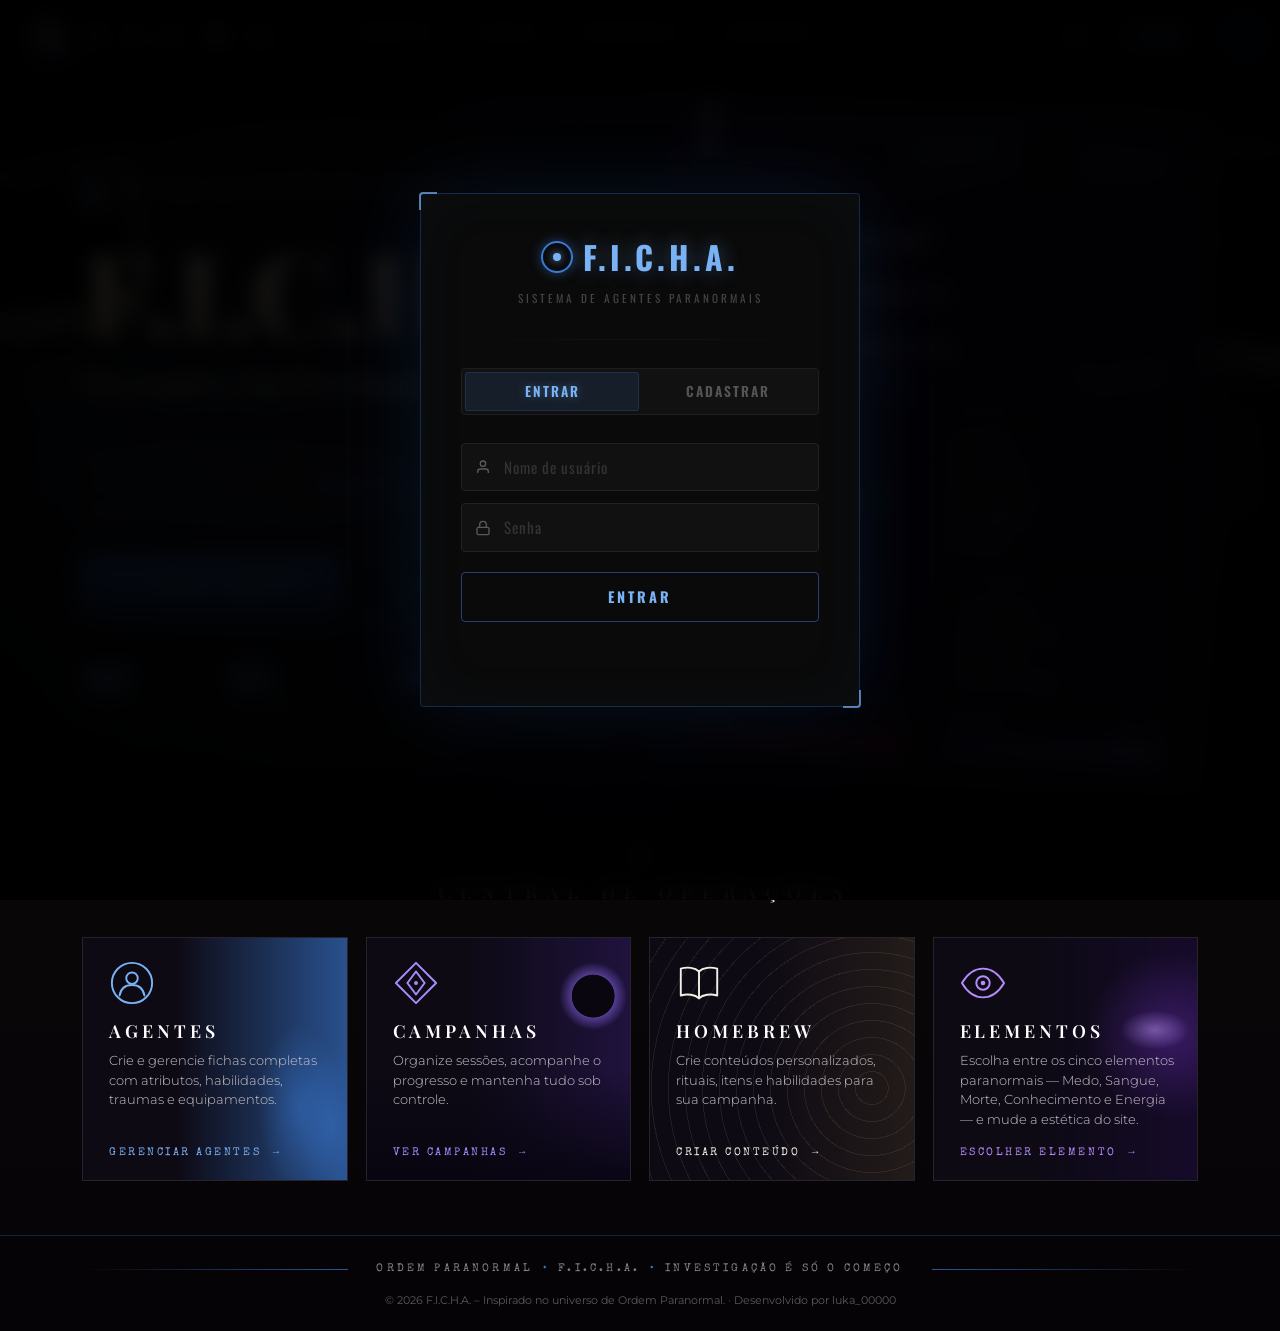
==== commit 94837b21: "Add files via upload" ====
--- a/index.html
+++ b/index.html
@@ -3490,6 +3490,321 @@
 
 </style>
 
+<!-- ═══════════════════════════════════════════════════════════
+     HOME REIMAGINADA — dossiê / arquivo confidencial
+     (tudo prefixado com hx- para não colidir com o resto do site)
+════════════════════════════════════════════════════════════ -->
+<style id="home-redesign">
+@import url('https://fonts.googleapis.com/css2?family=Playfair+Display:wght@600;800;900&family=Special+Elite&family=Caveat:wght@500&display=swap');
+
+:root {
+    --hx-bg:        #070508;
+    --hx-red:       var(--tema-primary);
+    --hx-red-hot:   var(--tema-primary-light);
+    --hx-red-deep:  var(--tema-primary-dark);
+    --hx-cream:     #f1e8da;
+    --hx-muted:     #a89fa0;
+    --hx-violet:    #9d78ff;
+    --hx-violet-d:  #3b2470;
+    --hx-paper:     #120c1f;
+    --hx-serif:     'Playfair Display', 'Georgia', 'Times New Roman', serif;
+    --hx-type:      'Special Elite', 'Courier New', monospace;
+    --hx-mono:      'Share Tech Mono', 'Special Elite', 'Courier New', monospace;
+    --hx-hand:      'Caveat', 'Segoe Script', cursive;
+}
+
+/* ───── NAVBAR (todas as telas) ───── */
+.custom-nav {
+    background: linear-gradient(180deg, rgba(5,3,6,.97), rgba(8,5,9,.92)) !important;
+    border-bottom: 1px solid rgba(var(--tema-glow-rgb),.28) !important;
+    box-shadow: 0 1px 0 rgba(0,0,0,.6), 0 8px 30px rgba(0,0,0,.5);
+    padding-top: .35rem; padding-bottom: .35rem;
+}
+.custom-nav .navbar-brand.hx-brand {
+    display: flex; align-items: center; gap: 14px;
+    font-family: var(--hx-serif); font-weight: 600 !important;
+    font-size: 1.35rem !important; letter-spacing: .5em; color: var(--hx-cream);
+    padding: 0 26px 0 6px; margin-right: 0;
+    border-right: 1px solid rgba(255,255,255,.12);
+}
+.hx-brand-emblem { width: 52px; height: 52px; flex-shrink: 0; filter: drop-shadow(0 0 8px rgba(var(--tema-glow-rgb),.55)); }
+.hx-brand-emblem * { fill: none; stroke: var(--hx-red); stroke-width: 2.2; stroke-linecap: round; }
+.hx-brand-emblem .fill { fill: var(--hx-red); stroke: none; }
+
+.custom-nav .navbar-nav .nav-link {
+    font-family: var(--hx-mono); font-weight: 400 !important;
+    font-size: .78rem; letter-spacing: .28em; text-transform: uppercase;
+    color: #cfc8c9 !important; padding: 1.15rem 1.35rem !important; position: relative;
+    transition: color .2s;
+}
+.custom-nav .navbar-nav .nav-link::after {
+    content: ''; position: absolute; left: 1.35rem; right: 1.35rem; bottom: .55rem; height: 2px;
+    background: var(--hx-red); transform: scaleX(0); transform-origin: left; transition: transform .25s;
+    box-shadow: 0 0 10px rgba(var(--tema-glow-rgb),.8);
+}
+.custom-nav .navbar-nav .nav-link:hover { color: #fff !important; }
+.custom-nav .navbar-nav .nav-link.active, .custom-nav .navbar-nav .nav-link.hx-ativo { color: #fff !important; }
+.custom-nav .navbar-nav .nav-link.hx-ativo::after, .custom-nav .navbar-nav .nav-link:hover::after { transform: scaleX(1); }
+
+@media (min-width: 992px) {
+    /* links ao lado do logo (como na referência) em vez de centralizados */
+    #navbarNav { position: static !important; transform: none !important; flex-grow: 1 !important; width: auto; }
+    #navbarNav .navbar-nav { margin: 0 0 0 1rem !important; }
+}
+.hx-nav-search {
+    background: none; border: 0; color: #cfc8c9; width: 40px; height: 40px; margin-right: 18px;
+    display: inline-flex; align-items: center; justify-content: center; cursor: pointer; border-radius: 50%;
+    transition: color .2s, background .2s;
+}
+.hx-nav-search:hover { color: #fff; background: rgba(255,255,255,.07); }
+.hx-nav-search svg { width: 20px; height: 20px; fill: none; stroke: currentColor; stroke-width: 2; stroke-linecap: round; }
+.custom-nav .avatar-circle { border-color: rgba(var(--tema-glow-rgb),.7) !important; box-shadow: 0 0 0 3px rgba(var(--tema-glow-rgb),.15); }
+
+/* ───── HOME: base ───── */
+.hx { background: var(--hx-bg); position: relative; overflow-x: hidden; }
+.hx-hero { position: relative; overflow: hidden; padding: 52px 0 46px; min-height: 560px; }
+.hx-container { position: relative; z-index: 2; }
+
+.hx-bg { position: absolute; inset: 0; z-index: 0; overflow: hidden; background:
+    radial-gradient(ellipse 60% 70% at 78% 45%, rgba(80,30,110,.28), transparent 70%),
+    radial-gradient(ellipse 55% 80% at 12% 50%, rgba(var(--tema-glow-rgb),.22), transparent 70%),
+    linear-gradient(180deg, #0b070c 0%, #070508 100%); }
+.hx-vignette { position: absolute; inset: 0; background: radial-gradient(ellipse at center, transparent 40%, rgba(0,0,0,.78) 100%); z-index: 3; pointer-events: none; }
+.hx-noise { position: absolute; inset: 0; opacity: .09; mix-blend-mode: screen; z-index: 2; pointer-events: none;
+    background-image: url("data:image/svg+xml,%3Csvg xmlns='http://www.w3.org/2000/svg' width='260' height='260'%3E%3Cfilter id='n'%3E%3CfeTurbulence type='fractalNoise' baseFrequency='.85' numOctaves='3' stitchTiles='stitch'/%3E%3CfeColorMatrix values='0 0 0 0 1 0 0 0 0 1 0 0 0 0 1 0 0 0 .9 0'/%3E%3C/filter%3E%3Crect width='100%25' height='100%25' filter='url(%23n)'/%3E%3C/svg%3E"); }
+
+.hx-strings { position: absolute; inset: 0; width: 100%; height: 100%; z-index: 1; opacity: .5; }
+.hx-strings path { fill: none; stroke: var(--tema-primary); stroke-width: 1.6; }
+
+.hx-polaroid { position: absolute; z-index: 1; width: 168px; padding: 9px 9px 30px; background: #b9afa0; box-shadow: 0 14px 30px rgba(0,0,0,.7); filter: brightness(.62) contrast(1.1) saturate(.8); }
+.hx-pol-a { left: -26px; top: 96px; transform: rotate(-7deg); }
+.hx-pol-b { right: -30px; top: 70px; transform: rotate(6deg); width: 190px; filter: brightness(.55) contrast(1.1); }
+.hx-pol-photo { height: 130px; background: #1a1418; position: relative; overflow: hidden; }
+.hx-pol-b .hx-pol-photo { height: 190px; }
+.hx-photo-casa { background:
+    linear-gradient(180deg, #2a2230 0%, #15101a 60%, #0a070c 100%); }
+.hx-photo-casa::before { content: ''; position: absolute; left: 22%; bottom: 0; width: 56%; height: 52%;
+    background: #08060a; clip-path: polygon(0 100%, 0 40%, 22% 40%, 22% 18%, 50% 0, 78% 18%, 78% 40%, 100% 40%, 100% 100%); }
+.hx-photo-casa::after { content: ''; position: absolute; right: 14%; top: 14%; width: 22px; height: 22px; border-radius: 50%; background: #d9d2c4; box-shadow: 0 0 18px 6px rgba(217,210,196,.35); }
+.hx-photo-figura { background: radial-gradient(ellipse at 50% 30%, #3a2c40, #0d0910 70%); }
+.hx-photo-figura::before { content: ''; position: absolute; left: 50%; top: 18%; width: 46px; height: 46px; margin-left: -23px; border-radius: 50%; background: #050306; }
+.hx-photo-figura::after { content: ''; position: absolute; left: 50%; top: 52%; width: 110px; height: 90px; margin-left: -55px; border-radius: 55px 55px 0 0; background: #050306; }
+.hx-pol-note { position: absolute; left: 0; right: 0; bottom: -58px; font-family: var(--hx-hand); font-size: 1.15rem; color: #b8aea0; transform: rotate(-9deg); line-height: 1.05; text-align: left; padding-left: 34px; filter: brightness(2.6); opacity: .9; }
+.hx-pin { position: absolute; top: -9px; left: 50%; width: 15px; height: 15px; margin-left: -7px; border-radius: 50%; background: radial-gradient(circle at 35% 30%, #ff6a6a, #a30d16 70%); box-shadow: 0 3px 6px rgba(0,0,0,.7); z-index: 2; }
+.hx-stamp-bg { position: absolute; right: 2.2%; top: 49%; z-index: 1; font-family: var(--hx-type); font-size: 1.5rem; letter-spacing: .12em; line-height: 1.15; text-align: center; color: rgba(var(--tema-glow-rgb),.34); border: 3px solid rgba(var(--tema-glow-rgb),.30); padding: 10px 16px; transform: rotate(-12deg); }
+.hx-sigil { position: absolute; left: 3%; bottom: 6%; width: 130px; z-index: 1; opacity: .22; }
+.hx-sigil * { fill: none; stroke: var(--hx-red); stroke-width: .8; }
+
+/* ───── HERO: coluna esquerda ───── */
+.hx-eyebrow { display: flex; align-items: center; gap: 14px; font-family: var(--hx-mono); font-size: .8rem; letter-spacing: .42em; text-transform: uppercase; color: #d9d0d1; margin-bottom: 26px; padding-bottom: 12px; position: relative; }
+.hx-eyebrow::after { content: ''; position: absolute; left: 0; bottom: 0; width: 360px; max-width: 100%; height: 1px; background: linear-gradient(90deg, rgba(var(--tema-glow-rgb),.8), transparent); }
+.hx-eyebrow-icon { width: 16px; height: 16px; border: 2px solid var(--hx-red); border-radius: 50%; position: relative; flex-shrink: 0; box-shadow: 0 0 10px rgba(var(--tema-glow-rgb),.7); }
+.hx-eyebrow-icon::after { content: ''; position: absolute; inset: 3px; border-radius: 50%; background: var(--hx-red); }
+
+.hx-title { position: relative; display: inline-block; margin: 0; line-height: .95; }
+.hx-title-text {
+    display: inline-block; font-family: var(--hx-serif); font-weight: 900;
+    font-size: clamp(3.6rem, 9vw, 8.2rem); letter-spacing: -.01em;
+    background: linear-gradient(180deg, #fbf3e6 0%, #e9ddc9 55%, #b9ab96 100%);
+    -webkit-background-clip: text; background-clip: text; -webkit-text-fill-color: transparent; color: transparent;
+    filter: url(#hx-rough) drop-shadow(0 4px 18px rgba(0,0,0,.7));
+}
+.hx-reticle { position: absolute; top: 4%; right: -6%; width: clamp(34px, 5vw, 58px); }
+.hx-reticle * { fill: none; stroke: var(--hx-red); stroke-width: 1.8; stroke-linecap: round; }
+.hx-reticle .fill { fill: var(--hx-red); stroke: none; }
+.hx-reticle { filter: drop-shadow(0 0 8px rgba(var(--tema-glow-rgb),.8)); animation: hxSpin 22s linear infinite; }
+@keyframes hxSpin { to { transform: rotate(360deg); } }
+
+.hx-tagline { font-family: var(--hx-serif); font-weight: 600; font-size: clamp(1.15rem, 2.1vw, 1.65rem); color: var(--hx-cream); margin: 18px 0 18px; letter-spacing: .01em; }
+.hx-tagline em { color: var(--hx-red-hot); font-style: normal; text-shadow: 0 0 18px rgba(var(--tema-glow-rgb),.55); }
+.hx-rule { width: 380px; max-width: 80%; height: 1px; background: linear-gradient(90deg, rgba(255,255,255,.28), transparent); margin-bottom: 24px; }
+.hx-desc { font-family: 'Montserrat', sans-serif; font-weight: 300; font-size: .95rem; line-height: 1.75; color: #c9c1c2; margin-bottom: 34px; max-width: 520px; }
+.hx-desc strong { color: var(--hx-red-hot); font-weight: 600; }
+
+.hx-ctas { display: flex; flex-wrap: wrap; gap: 16px; margin-bottom: 40px; }
+.hx-btn { display: inline-flex; align-items: center; gap: 14px; height: 54px; padding: 0 34px; font-family: var(--hx-mono); font-size: .9rem; letter-spacing: .32em; text-transform: uppercase; text-decoration: none; transition: transform .2s, box-shadow .2s, background .2s, border-color .2s; }
+.hx-btn-primary { color: #fff; background: linear-gradient(180deg, var(--tema-primary), var(--tema-primary-dark)); border: 1px solid var(--tema-primary-light); box-shadow: 0 0 0 1px rgba(0,0,0,.6) inset, 0 0 26px rgba(var(--tema-glow-rgb),.45); }
+.hx-btn-primary:hover { color: #fff; transform: translateY(-2px); box-shadow: 0 0 0 1px rgba(0,0,0,.6) inset, 0 0 40px rgba(var(--tema-glow-light-rgb),.7); }
+.hx-plus { font-size: 1.5rem; line-height: 1; font-family: 'Montserrat', sans-serif; font-weight: 300; }
+.hx-btn-ghost { color: #e6dfe0; background: rgba(0,0,0,.35); border: 1px solid rgba(255,255,255,.55); font-size: .75rem; letter-spacing: .26em; }
+.hx-btn-ghost svg { width: 20px; height: 20px; fill: none; stroke: currentColor; stroke-width: 1.8; }
+.hx-btn-ghost:hover { color: #fff; border-color: var(--hx-red-hot); background: rgba(var(--tema-glow-rgb),.12); transform: translateY(-2px); }
+
+.hx-stats { display: flex; align-items: center; gap: 0; }
+.hx-stat { display: flex; flex-direction: column; padding: 0 34px; }
+.hx-stat:first-child { padding-left: 0; }
+.hx-stat-num { font-family: var(--hx-serif); font-weight: 600; font-variant-numeric: lining-nums; font-size: 2.4rem; line-height: 1; color: var(--hx-red-hot); text-shadow: 0 0 22px rgba(var(--tema-glow-rgb),.5); }
+.hx-stat-num.hx-inf { font-size: 2.8rem; }
+.hx-stat-label { font-family: var(--hx-mono); font-size: .66rem; letter-spacing: .42em; text-transform: uppercase; color: #8d8586; margin-top: 8px; }
+.hx-stat-div { width: 1px; height: 50px; background: rgba(255,255,255,.14); }
+
+/* ───── HERO: dossiê ───── */
+.hx-dossie-wrap { perspective: 1400px; display: flex; justify-content: center; }
+.hx-dossie {
+    position: relative; width: 100%; max-width: 540px; padding: 22px 20px 16px;
+    background:
+        linear-gradient(135deg, rgba(255,255,255,.035), transparent 40%),
+        repeating-linear-gradient(0deg, rgba(255,255,255,.012) 0 2px, transparent 2px 4px),
+        var(--hx-paper);
+    border: 1px solid #3f2a70; border-radius: 6px;
+    box-shadow: 0 0 0 6px rgba(20,12,34,.9), 0 0 0 7px rgba(110,80,190,.35), 0 40px 80px rgba(0,0,0,.8), 0 0 90px rgba(120,70,220,.18);
+    transform: rotateY(-4deg) rotateZ(1.2deg); transition: transform .5s;
+    font-family: var(--hx-mono); color: #d4cbe6;
+}
+.hx-dossie:hover { transform: rotateY(0) rotateZ(0); }
+.hx-clip { position: absolute; top: -24px; left: 26px; width: 18px; height: 56px; border: 3px solid #a9a3b8; border-radius: 9px; box-shadow: 0 3px 6px rgba(0,0,0,.6); }
+.hx-clip::after { content: ''; position: absolute; left: 3px; top: 12px; width: 6px; height: 36px; border: 2px solid #a9a3b8; border-radius: 4px; }
+
+.hx-d-top { display: flex; align-items: flex-start; justify-content: space-between; gap: 10px; padding-bottom: 8px; margin-bottom: 10px; border-bottom: 1px solid rgba(157,120,255,.25); position: relative; }
+.hx-d-title { font-size: .62rem; letter-spacing: .38em; color: #9588b8; padding-top: 8px; }
+.hx-d-stamp { position: absolute; left: 50%; top: -10px; transform: translateX(-30%) rotate(-5deg); font-family: var(--hx-type); font-size: 1.1rem; letter-spacing: .08em; color: var(--hx-red-hot); border: 2px solid var(--hx-red-hot); padding: 3px 12px; opacity: .85; text-shadow: 0 0 10px rgba(var(--tema-glow-rgb),.5); white-space: nowrap; }
+.hx-d-proto { font-size: .52rem; letter-spacing: .2em; color: #7f74a3; text-align: left; border: 1px solid rgba(157,120,255,.3); padding: 6px 10px; line-height: 1.5; }
+
+.hx-d-id { position: relative; display: grid; grid-template-columns: 112px 1fr; gap: 16px; padding: 8px; border: 1px solid rgba(157,120,255,.35); background: rgba(20,10,40,.55); margin-bottom: 10px; }
+.hx-d-photo { position: relative; aspect-ratio: 3 / 4; border: 2px solid #6b4bc0; background: radial-gradient(ellipse at 50% 35%, #3a2a58, #130b22); overflow: hidden; }
+.hx-d-photo svg { position: absolute; inset: 12% 8% 0; width: 84%; height: 88%; fill: rgba(157,120,255,.28); }
+.hx-d-photo img { position: absolute; inset: 0; width: 100%; height: 100%; object-fit: cover; }
+.hx-d-agente { position: absolute; left: 0; right: 0; bottom: 0; background: rgba(8,4,16,.82); font-size: .5rem; letter-spacing: .18em; padding: 4px 6px; color: #8d80b3; z-index: 2; }
+.hx-d-fields { display: flex; flex-direction: column; gap: 7px; min-width: 0; position: relative; }
+.hx-d-field { display: flex; flex-direction: column; border-bottom: 1px solid rgba(157,120,255,.2); padding-bottom: 6px; }
+.hx-d-label { font-size: .5rem; letter-spacing: .3em; color: #7f74a3; margin-bottom: 3px; }
+.hx-d-name { font-family: var(--hx-serif); font-weight: 600; font-size: 1.45rem; color: #fff; letter-spacing: .02em; line-height: 1.1; text-transform: uppercase; overflow-wrap: anywhere; }
+.hx-d-val { font-family: var(--hx-serif); font-weight: 600; font-size: 1.02rem; color: #f1ecfb; text-transform: uppercase; letter-spacing: .03em; }
+.hx-d-barcode { height: 12px; width: 78px; margin-top: auto; background: repeating-linear-gradient(90deg, #9d78ff 0 2px, transparent 2px 4px, #9d78ff 4px 5px, transparent 5px 8px); opacity: .7; }
+.hx-d-scrawl { position: absolute; right: 12px; bottom: 6px; font-family: var(--hx-hand); font-size: .95rem; line-height: 1; color: rgba(157,120,255,.5); transform: rotate(-9deg); text-align: right; pointer-events: none; }
+
+.hx-d-grid { display: grid; grid-template-columns: 1.02fr 1fr; gap: 10px; margin-bottom: 10px; }
+.hx-d-col { display: flex; flex-direction: column; gap: 10px; }
+.hx-d-panel { border: 1px solid rgba(157,120,255,.28); background: rgba(14,8,28,.6); padding: 8px 12px; }
+.hx-d-panel h3 { font-family: var(--hx-mono); font-weight: 400; font-size: .56rem; letter-spacing: .34em; color: #9a8fc2; margin: 0 0 8px; }
+.hx-d-panel h3 small { letter-spacing: .12em; font-size: .5rem; color: #6e6492; }
+.hx-radar { width: 100%; max-width: 210px; max-height: 175px; height: auto; display: block; margin: 0 auto; }
+.hx-d-list { list-style: none; padding: 0; margin: 0; font-size: .72rem; }
+.hx-d-skills li { display: flex; justify-content: space-between; padding: 3px 0; color: #cfc6e4; border-bottom: 1px dashed rgba(157,120,255,.1); }
+.hx-d-skills li b { color: var(--hx-violet); font-weight: 400; }
+.hx-d-equip li { padding: 2.5px 0 2.5px 14px; position: relative; color: #bfb5d8; white-space: nowrap; overflow: hidden; text-overflow: ellipsis; }
+.hx-d-equip li::before { content: ''; position: absolute; left: 2px; top: 50%; width: 4px; height: 4px; margin-top: -2px; border-radius: 50%; background: var(--hx-violet); }
+
+.hx-d-bars { display: grid; grid-template-columns: 1fr 1fr; gap: 12px; }
+.hx-bar { border: 1px solid rgba(157,120,255,.28); background: rgba(14,8,28,.6); padding: 8px 12px 10px; }
+.hx-bar-head { display: flex; justify-content: space-between; font-size: .58rem; letter-spacing: .3em; color: #b9aee0; margin-bottom: 7px; }
+.hx-bar-head span:last-child { letter-spacing: .1em; font-size: .7rem; }
+.hx-bar-track { height: 9px; background: rgba(0,0,0,.55); border: 1px solid rgba(255,255,255,.07); overflow: hidden; }
+.hx-bar-track i { display: block; height: 100%; transition: width .6s; }
+.hx-bar-vida .hx-bar-head { color: #ff8e94; }
+.hx-bar-vida i { background: linear-gradient(90deg, #8b0d16, #ff3b45); box-shadow: 0 0 12px rgba(var(--tema-glow-light-rgb),.6); }
+.hx-bar-san i { background: linear-gradient(90deg, #4b2a96, #9d78ff); box-shadow: 0 0 12px rgba(157,120,255,.6); }
+
+.hx-d-nav { display: flex; align-items: center; justify-content: center; gap: 14px; margin-top: 14px; padding-top: 10px; border-top: 1px dashed rgba(157,120,255,.25); font-size: .62rem; letter-spacing: .25em; color: #8b7fb0; }
+.hx-d-nav[hidden] { display: none; }
+.hx-d-nav button { background: none; border: 1px solid rgba(157,120,255,.4); color: #cbbdf5; width: 26px; height: 26px; line-height: 1; cursor: pointer; font-size: 1rem; }
+.hx-d-nav button:hover { background: rgba(157,120,255,.18); }
+.hx-d-nav a { margin-left: auto; color: var(--hx-red-hot); text-decoration: none; }
+.hx-d-nav a:hover { text-shadow: 0 0 10px rgba(var(--tema-glow-light-rgb),.7); }
+
+/* ───── CENTRAL DE OPERAÇÕES ───── */
+.hx-ops { position: relative; padding: 36px 0 54px; background: linear-gradient(180deg, #0a0709, #060406); border-top: 1px solid rgba(var(--tema-glow-rgb),.35); }
+.hx-ops-head { display: flex; align-items: center; gap: 28px; margin-bottom: 34px; }
+.hx-ops-line { flex: 1; height: 1px; background: linear-gradient(90deg, transparent, rgba(var(--tema-glow-rgb),.8)); }
+.hx-ops-line:last-child { background: linear-gradient(270deg, transparent, rgba(var(--tema-glow-rgb),.8)); }
+.hx-ops-mid { display: flex; flex-direction: column; align-items: center; gap: 12px; margin-top: -18px; }
+.hx-ops-mid svg { width: 26px; height: 26px; }
+.hx-ops-mid svg * { fill: none; stroke: var(--hx-red); stroke-width: 2.4; stroke-linecap: round; }
+.hx-ops-mid svg .fill { fill: var(--hx-red); stroke: none; }
+.hx-ops-mid h2 { margin: 0; font-family: var(--hx-serif); font-weight: 600; font-size: 1.15rem; letter-spacing: .5em; color: var(--hx-cream); padding-left: .5em; white-space: nowrap; }
+
+.hx-ops-grid { display: grid; grid-template-columns: repeat(4, 1fr); gap: 18px; }
+.hx-op { position: relative; display: flex; flex-direction: column; min-height: 172px; padding: 22px 22px 18px 26px; overflow: hidden; text-decoration: none; color: inherit;
+    background: #0d0a14; border: 1px solid rgba(255,255,255,.1); transition: transform .25s, border-color .25s, box-shadow .25s; }
+.hx-op:hover { transform: translateY(-5px); color: inherit; }
+.hx-op > * { position: relative; z-index: 2; }
+.hx-op-art { position: absolute !important; inset: 0; z-index: 1 !important; opacity: .9; pointer-events: none; }
+.hx-op-icon { width: 46px; height: 46px; margin-bottom: 14px; }
+.hx-op-icon svg { width: 100%; height: 100%; }
+.hx-op-icon svg * { fill: none; stroke: currentColor; stroke-width: 2; stroke-linecap: round; stroke-linejoin: round; }
+.hx-op-icon svg .fill { fill: currentColor; stroke: none; }
+.hx-op h3 { font-family: var(--hx-serif); font-weight: 600; font-size: 1.12rem; letter-spacing: .22em; color: #fff; margin: 0 0 9px; }
+.hx-op p { font-family: 'Montserrat', sans-serif; font-weight: 300; font-size: .8rem; line-height: 1.55; color: #cbc4cc; margin: 0 0 16px; max-width: 235px; }
+.hx-op-link { margin-top: auto; font-family: var(--hx-mono); font-size: .66rem; letter-spacing: .24em; }
+.hx-op-link b { font-weight: 400; margin-left: 6px; display: inline-block; transition: transform .2s; }
+.hx-op:hover .hx-op-link b { transform: translateX(5px); }
+
+/* variações por cartão */
+.hx-op-agentes { color: var(--tema-primary-light); }
+.hx-op-agentes:hover { border-color: rgba(255,75,85,.7); box-shadow: 0 10px 40px rgba(var(--tema-glow-rgb),.25); }
+.hx-op-agentes .hx-op-art { background:
+    radial-gradient(ellipse 60px 120px at 82% 70%, rgba(var(--tema-glow-rgb),.55), transparent 70%),
+    radial-gradient(ellipse 50px 110px at 94% 78%, rgba(var(--tema-glow-rgb),.5), transparent 70%),
+    linear-gradient(90deg, #0d0a14 35%, rgba(var(--tema-glow-rgb),.7)); }
+.hx-op-camp { color: #a98cff; }
+.hx-op-camp:hover { border-color: rgba(169,140,255,.7); box-shadow: 0 10px 40px rgba(120,80,220,.25); }
+.hx-op-camp .hx-op-art { background:
+    radial-gradient(circle 34px at 86% 24%, #0a0610 0 62%, rgba(150,110,255,.5) 64%, transparent 100%),
+    linear-gradient(180deg, transparent 55%, rgba(8,4,16,.9)),
+    linear-gradient(90deg, #0d0a14 38%, rgba(45,25,90,.65)); }
+.hx-op-home { color: #f4efe6; }
+.hx-op-home:hover { border-color: rgba(244,239,230,.55); box-shadow: 0 10px 40px rgba(180,160,120,.15); }
+.hx-op-home .hx-op-art { background:
+    repeating-radial-gradient(circle at 84% 62%, transparent 0 16px, rgba(200,180,140,.12) 16px 17px),
+    linear-gradient(90deg, #0d0a14 40%, rgba(70,55,35,.45)); }
+.hx-op-elem { color: #b58cff; }
+.hx-op-elem:hover { border-color: rgba(181,140,255,.7); box-shadow: 0 10px 40px rgba(140,90,240,.28); }
+.hx-op-elem .hx-op-art { background:
+    radial-gradient(ellipse 46px 26px at 84% 38%, rgba(190,150,255,.55), transparent 75%),
+    radial-gradient(circle 120px at 90% 40%, rgba(110,50,190,.45), transparent 70%),
+    linear-gradient(90deg, #0d0a14 40%, rgba(30,12,60,.6)); }
+.hx-op-agentes .hx-op-link { color: var(--tema-primary-light); }
+.hx-op-camp .hx-op-link { color: #a98cff; }
+.hx-op-home .hx-op-link { color: #f4efe6; }
+.hx-op-elem .hx-op-link { color: #b58cff; }
+
+/* ───── RODAPÉ ───── */
+.hx-footer { background: #050305 !important; border-top: 1px solid rgba(var(--tema-glow-rgb),.25) !important; padding: 26px 0 22px !important; margin-top: 0 !important; }
+.hx-foot-line { display: flex; align-items: center; gap: 28px; font-family: var(--hx-mono); font-size: .66rem; letter-spacing: .3em; color: #8b8384; text-transform: uppercase; }
+.hx-foot-line::before, .hx-foot-line::after { content: ''; flex: 1; height: 1px; background: linear-gradient(90deg, transparent, rgba(var(--tema-glow-rgb),.7)); }
+.hx-foot-line::after { background: linear-gradient(270deg, transparent, rgba(var(--tema-glow-rgb),.7)); }
+.hx-foot-line span { white-space: nowrap; }
+.hx-foot-line i { color: var(--hx-red); font-style: normal; margin: 0 .9em; }
+.hx-foot-meta { text-align: center; margin: 14px 0 0; font-size: .7rem; color: #5f5859; font-family: 'Montserrat', sans-serif; }
+.hx-foot-meta a { color: #8b8384; text-decoration: none; margin: 0 .8em; }
+.hx-foot-meta a:hover { color: var(--hx-red-hot); }
+
+/* ───── RESPONSIVO ───── */
+@media (max-width: 1199px) {
+    .hx-ops-grid { grid-template-columns: repeat(2, 1fr); }
+    .hx-pol-b, .hx-stamp-bg { display: none; }
+}
+@media (max-width: 991px) {
+    .hx-hero { padding: 48px 0 56px; }
+    .hx-dossie { transform: none; }
+    .hx-pol-a { display: none; }
+    .custom-nav .navbar-brand.hx-brand { border-right: 0; letter-spacing: .3em; font-size: 1.1rem !important; }
+    .custom-nav .navbar-nav .nav-link { padding: .8rem 1rem !important; }
+    .custom-nav .navbar-nav .nav-link::after { display: none; }
+    .custom-nav .navbar-nav .nav-link.hx-ativo { color: var(--hx-red-hot) !important; }
+}
+@media (max-width: 575px) {
+    .hx-stat { padding: 0 16px; }
+    .hx-stat-num { font-size: 1.9rem; }
+    .hx-stat-label { letter-spacing: .25em; font-size: .56rem; }
+    .hx-btn { padding: 0 22px; letter-spacing: .2em; height: 50px; }
+    .hx-ops-grid { grid-template-columns: 1fr; }
+    .hx-ops-head { gap: 12px; }
+    .hx-ops-mid h2 { font-size: .85rem; letter-spacing: .26em; white-space: normal; text-align: center; }
+    .hx-ops-line { display: none; }
+    .hx-ops-head { justify-content: center; }
+    .hx-ops-mid { margin-top: 0; }
+    .hx-d-id { grid-template-columns: 104px 1fr; gap: 12px; }
+    .hx-d-grid, .hx-d-bars { grid-template-columns: 1fr; }
+    .hx-d-stamp { font-size: .85rem; }
+    .hx-foot-line { gap: 12px; letter-spacing: .15em; font-size: .55rem; }
+    .hx-foot-line span { white-space: normal; text-align: center; }
+}
+@media (prefers-reduced-motion: reduce) { .hx-reticle { animation: none; } .hx-dossie { transition: none; } }
+.hx-brand-logo { width: 58px; height: 58px; object-fit: contain; image-rendering: pixelated; flex-shrink: 0; filter: drop-shadow(0 0 10px rgba(var(--tema-glow-rgb), .5)); }
+@media (max-width: 991px) { .hx-brand-logo { width: 46px; height: 46px; } }
+</style>
+
 <body>
 
 <!-- Wallpaper em vídeo personalizado (fica atrás das partículas e do conteúdo) -->
@@ -3682,8 +3997,8 @@
     <!-- ===== NAVBAR ===== -->
     <nav class="navbar navbar-expand-lg custom-nav navbar-dark">
         <div class="container-fluid">
-            <a class="navbar-brand fs-2" href="#" onclick="mostrarInicio()">
-                <img src="./ordem-paranormal-enigma-do-medo.gif" alt="Logo" width="72" height="72" class="d-inline-block align-text-center">
+            <a class="navbar-brand hx-brand" href="#" onclick="mostrarInicio(); return false;">
+                <img class="hx-brand-logo" src="./ordem-paranormal-enigma-do-medo.gif" alt="F.I.C.H.A." width="58" height="58">
                 F.I.C.H.A.
             </a>
             <button class="navbar-toggler" type="button" data-bs-toggle="collapse" data-bs-target="#navbarNav">
@@ -3691,8 +4006,8 @@
             </button>
             <div class="collapse navbar-collapse" id="navbarNav">
                 <div class="navbar-nav mx-auto">
-                    <a class="nav-link px-3" href="#" onclick="mostrarAgentes()">Agentes</a>
-                    <a class="nav-link px-3" href="#" onclick="mostrarSocial()">Social</a>
+                    <a class="nav-link px-3" data-nav="agentes" href="#" onclick="mostrarAgentes(); return false;">Agentes</a>
+                    <a class="nav-link px-3" data-nav="social" href="#" onclick="mostrarSocial(); return false;">Social</a>
                     <a class="nav-link px-3" href="campanhas.html">Campanhas</a>
                     <a class="nav-link px-3" href="homebrew.html">Homebrew</a>
                 </div>
@@ -3716,6 +4031,10 @@
 
             <!-- Avatar de perfil -->
             <div class="d-none d-lg-flex align-items-center flex-shrink-0" style="justify-content: flex-end; gap: 0;">
+
+                <button type="button" class="hx-nav-search" onclick="abrirBuscaAgentes()" title="Buscar agentes" aria-label="Buscar agentes">
+                    <svg viewBox="0 0 24 24"><circle cx="11" cy="11" r="7"/><path d="M20 20l-4-4"/></svg>
+                </button>
 
                 <!-- Botão Temas -->
                 <div class="temas-wrapper" id="temas-wrapper">
@@ -3756,136 +4075,221 @@
         </div>
     </nav>
 
-    <!-- ===== HERO ===== -->
-    <main id="secao-inicio" class="text-white" style="flex:1;">
-
-        <!-- HERO PRINCIPAL -->
-        <div class="hero-outer">
-            <div class="hero-grid-bg" aria-hidden="true"></div>
-            <div class="hero-scanlines" aria-hidden="true"></div>
-
-            <div class="container hero-container">
+    <!-- ===== HOME (reimaginada) ===== -->
+    <main id="secao-inicio" class="text-white hx" style="flex:1;">
+
+        <!-- filtro SVG para o aspecto "rasgado/desgastado" do título -->
+        <svg width="0" height="0" style="position:absolute" aria-hidden="true" focusable="false">
+            <filter id="hx-rough" x="-5%" y="-5%" width="110%" height="110%">
+                <feTurbulence type="fractalNoise" baseFrequency="0.035 0.7" numOctaves="2" seed="7" result="t"/>
+                <feDisplacementMap in="SourceGraphic" in2="t" scale="3.2" xChannelSelector="R" yChannelSelector="G"/>
+            </filter>
+        </svg>
+
+        <!-- ───────── HERO ───────── -->
+        <section class="hx-hero">
+            <div class="hx-bg" aria-hidden="true">
+                <div class="hx-vignette"></div>
+                <div class="hx-noise"></div>
+
+                <!-- fios vermelhos ligando as fotos -->
+                <svg class="hx-strings" viewBox="0 0 1600 640" preserveAspectRatio="none">
+                    <path d="M118 96 C 260 150, 380 40, 520 120" />
+                    <path d="M118 96 C 80 220, 40 300, 60 420" />
+                    <path d="M1500 120 C 1400 60, 1300 140, 1190 90" />
+                </svg>
+
+                <!-- polaroid esquerda -->
+                <div class="hx-polaroid hx-pol-a">
+                    <span class="hx-pin"></span>
+                    <div class="hx-pol-photo hx-photo-casa"></div>
+                    <span class="hx-pol-note">O Outro Lado<br>sempre observa.</span>
+                </div>
+                <!-- polaroid direita -->
+                <div class="hx-polaroid hx-pol-b">
+                    <span class="hx-pin"></span>
+                    <div class="hx-pol-photo hx-photo-figura"></div>
+                </div>
+                <div class="hx-stamp-bg">REALIDADE<br>É FLEXÍVEL</div>
+                <svg class="hx-sigil" viewBox="0 0 100 100" aria-hidden="true">
+                    <circle cx="50" cy="50" r="44"/><circle cx="50" cy="50" r="30"/>
+                    <path d="M50 4 L50 96 M4 50 L96 50 M18 18 L82 82 M82 18 L18 82"/>
+                </svg>
+            </div>
+
+            <div class="container hx-container">
                 <div class="row align-items-center g-5">
 
-                    <div class="col-lg-6">
-                        <div class="hero-eyebrow anim-fade-up">
-                            <span class="eyebrow-dot"></span>
-                            SISTEMA DE AGENTES PARANORMAIS
+                    <!-- ESQUERDA -->
+                    <div class="col-lg-6 hx-left">
+                        <div class="hx-eyebrow anim-fade-up">
+                            <span class="hx-eyebrow-icon" aria-hidden="true"></span>
+                            Sistema de gestão de agentes
                         </div>
-                        <h1 class="hero-title anim-fade-up delay-1">
-                            <span class="glitch-wrap" data-text="F.I.C.H.A.">F.I.C.H.A.</span>
+
+                        <h1 class="hx-title anim-fade-up delay-1">
+                            <span class="hx-title-text">F.I.C.H.A.</span>
+                            <svg class="hx-reticle" viewBox="0 0 48 48" aria-hidden="true">
+                                <circle cx="24" cy="24" r="12"/><circle cx="24" cy="24" r="2.2" class="fill"/>
+                                <path d="M24 0v14M24 34v14M0 24h14M34 24h14"/>
+                            </svg>
                         </h1>
-                        <div class="hero-subtitle anim-fade-up delay-2">
-                            Fichas <span class="hero-subtitle-accent">Digitais</span>
-                        </div>
-                        <p class="hero-desc anim-fade-up delay-3">
-                            Gerencie seus agentes, rituais e habilidades em um sistema completo para
-                            <strong class="hero-desc-strong">Ordem Paranormal</strong>.
+
+                        <p class="hx-tagline anim-fade-up delay-2">
+                            Seu arquivo. Sua investigação. Seu <em>medo.</em>
+                        </p>
+                        <div class="hx-rule anim-fade-up delay-2"></div>
+
+                        <p class="hx-desc anim-fade-up delay-3">
+                            Gerencie seus agentes, rituais, habilidades e campanhas<br>
+                            em um sistema completo para <strong>Ordem Paranormal</strong>.<br>
                             Monte sua ficha, entre em campanha e enfrente o desconhecido.
                         </p>
-                        <div class="hero-ctas anim-fade-up delay-4">
-                            <a href="criar.html" class="btn-criar-ficha btn-cta-primary">
-                                <span class="cta-icon">✦</span> Criar Agente
+
+                        <div class="hx-ctas anim-fade-up delay-4">
+                            <a href="criar.html" class="hx-btn hx-btn-primary">
+                                <span class="hx-plus">+</span> Criar Agente
                             </a>
-                            <a href="#" onclick="mostrarAgentes()" class="btn-cta-secondary">
-                                Ver Agentes
+                            <a href="#" onclick="mostrarAgentes(); return false;" class="hx-btn hx-btn-ghost">
+                                <svg viewBox="0 0 24 24" aria-hidden="true"><path d="M3 7a2 2 0 0 1 2-2h4l2 2h8a2 2 0 0 1 2 2v8a2 2 0 0 1-2 2H5a2 2 0 0 1-2-2z"/></svg>
+                                Acessar Arquivo
                             </a>
                         </div>
-                        <div class="hero-stats anim-fade-up delay-4">
-                            <div class="hstat">
-                                <span class="hstat-num" id="stat-agentes">—</span>
-                                <span class="hstat-label">Agentes</span>
+
+                        <div class="hx-stats anim-fade-up delay-4">
+                            <div class="hx-stat">
+                                <span class="hx-stat-num" id="stat-agentes">00</span>
+                                <span class="hx-stat-label">Agentes</span>
                             </div>
-                            <div class="hstat-divider"></div>
-                            <div class="hstat">
-                                <span class="hstat-num">5</span>
-                                <span class="hstat-label">Elementos</span>
+                            <span class="hx-stat-div"></span>
+                            <div class="hx-stat">
+                                <span class="hx-stat-num">05</span>
+                                <span class="hx-stat-label">Elementos</span>
                             </div>
-                            <div class="hstat-divider"></div>
-                            <div class="hstat">
-                                <span class="hstat-num">∞</span>
-                                <span class="hstat-label">Homebrew</span>
+                            <span class="hx-stat-div"></span>
+                            <div class="hx-stat">
+                                <span class="hx-stat-num hx-inf">∞</span>
+                                <span class="hx-stat-label">Possibilidades</span>
                             </div>
                         </div>
                     </div>
 
-                    <div class="col-lg-6 text-center anim-fade-up delay-2">
-                        <div class="hero-img-wrap">
-                            <div class="hero-img-glow" aria-hidden="true"></div>
-                            <div class="hero-img-corner tl" aria-hidden="true"></div>
-                            <div class="hero-img-corner tr" aria-hidden="true"></div>
-                            <div class="hero-img-corner bl" aria-hidden="true"></div>
-                            <div class="hero-img-corner br" aria-hidden="true"></div>
-                            <div class="scan-wrap">
-                                <img src="./image.png" alt="Ficha Digital" class="hero-img">
-                            </div>
-                            <div class="hero-badge" aria-hidden="true">
-                                <span class="hero-badge-dot"></span>
-                                SISTEMA ATIVO
-                            </div>
+                    <!-- DIREITA: dossiê do agente -->
+                    <div class="col-lg-6 anim-fade-up delay-2">
+                        <div class="hx-dossie-wrap">
+                            <article class="hx-dossie" id="hx-dossie" aria-label="Ficha de agente">
+                                <span class="hx-clip" aria-hidden="true"></span>
+                                <header class="hx-d-top">
+                                    <span class="hx-d-title">FICHA DE AGENTE</span>
+                                    <span class="hx-d-stamp" id="hx-d-stamp">CLASSIFICADO</span>
+                                    <span class="hx-d-proto">PROTOCOLO 7.14<br><span id="hx-d-ficha">FICHA: 0042-A</span></span>
+                                </header>
+
+                                <div class="hx-d-id">
+                                    <div class="hx-d-photo" id="hx-d-photo">
+                                        <svg viewBox="0 0 100 100" aria-hidden="true">
+                                            <circle cx="50" cy="38" r="17"/><path d="M14 100c2-24 18-36 36-36s34 12 36 36z"/>
+                                        </svg>
+                                        <span class="hx-d-agente" id="hx-d-agente">AGENTE Nº 0042-A</span>
+                                    </div>
+                                    <div class="hx-d-fields">
+                                        <div class="hx-d-field"><span class="hx-d-label">NOME</span><span class="hx-d-name" id="hx-d-nome">—</span></div>
+                                        <div class="hx-d-field"><span class="hx-d-label">ORIGEM</span><span class="hx-d-val" id="hx-d-origem">—</span></div>
+                                        <div class="hx-d-field"><span class="hx-d-label">CLASSE</span><span class="hx-d-val" id="hx-d-classe">—</span></div>
+                                        <span class="hx-d-barcode" aria-hidden="true"></span>
+                                    </div>
+                                    <span class="hx-d-scrawl" aria-hidden="true">Algumas cicatrizes<br>não são físicas.</span>
+                                </div>
+
+                                <div class="hx-d-grid">
+                                    <section class="hx-d-panel">
+                                        <h3>ATRIBUTOS</h3>
+                                        <svg class="hx-radar" id="hx-radar" viewBox="0 0 220 190" role="img" aria-label="Gráfico de atributos"></svg>
+                                    </section>
+                                    <div class="hx-d-col">
+                                        <section class="hx-d-panel">
+                                            <h3>PERÍCIAS <small>(PRINCIPAIS)</small></h3>
+                                            <ul class="hx-d-list hx-d-skills" id="hx-d-skills"></ul>
+                                        </section>
+                                        <section class="hx-d-panel">
+                                            <h3>EQUIPAMENTOS</h3>
+                                            <ul class="hx-d-list hx-d-equip" id="hx-d-equip"></ul>
+                                        </section>
+                                    </div>
+                                </div>
+
+                                <div class="hx-d-bars">
+                                    <div class="hx-bar hx-bar-vida">
+                                        <div class="hx-bar-head"><span>VIDA</span><span id="hx-vida-txt">21 / 21</span></div>
+                                        <div class="hx-bar-track"><i id="hx-vida-bar" style="width:100%"></i></div>
+                                    </div>
+                                    <div class="hx-bar hx-bar-san">
+                                        <div class="hx-bar-head"><span id="hx-san-label">SANIDADE</span><span id="hx-san-txt">28 / 28</span></div>
+                                        <div class="hx-bar-track"><i id="hx-san-bar" style="width:100%"></i></div>
+                                    </div>
+                                </div>
+
+                                <footer class="hx-d-nav" id="hx-d-nav" hidden>
+                                    <button type="button" id="hx-d-prev" aria-label="Agente anterior">‹</button>
+                                    <span id="hx-d-pos">1 / 1</span>
+                                    <button type="button" id="hx-d-next" aria-label="Próximo agente">›</button>
+                                    <a id="hx-d-open" href="#">ABRIR FICHA →</a>
+                                </footer>
+                            </article>
                         </div>
                     </div>
 
                 </div>
             </div>
-        </div>
-
-        <!-- CARDS DE FEATURES -->
-        <div class="features-section">
+        </section>
+
+        <!-- ───────── CENTRAL DE OPERAÇÕES ───────── -->
+        <section class="hx-ops">
             <div class="container">
-                <div class="features-header anim-fade-up">
-                    <span class="features-line"></span>
-                    <span class="features-label">O QUE VOCÊ ENCONTRA</span>
-                    <span class="features-line"></span>
+                <div class="hx-ops-head">
+                    <span class="hx-ops-line"></span>
+                    <span class="hx-ops-mid">
+                        <svg viewBox="0 0 48 48" aria-hidden="true"><circle cx="24" cy="24" r="9"/><circle cx="24" cy="24" r="1.8" class="fill"/><path d="M24 2v12M24 34v12M2 24h12M34 24h12"/></svg>
+                        <h2>CENTRAL DE OPERAÇÕES</h2>
+                    </span>
+                    <span class="hx-ops-line"></span>
                 </div>
-                <div class="row g-4 mt-2">
-                    <div class="col-md-6 col-lg-3 anim-fade-up delay-1">
-                        <div class="feat-card" onclick="mostrarAgentes()">
-                            <div class="feat-icon feat-icon-blue">⚔</div>
-                            <div class="feat-title">Agentes</div>
-                            <div class="feat-desc">Crie e gerencie fichas completas com atributos, habilidades, trilhas e poderes paranormais.</div>
-                            <div class="feat-arrow">→</div>
-                        </div>
-                    </div>
-                    <div class="col-md-6 col-lg-3 anim-fade-up delay-2">
-                        <a href="campanhas.html" class="feat-card-link">
-                            <div class="feat-card">
-                                <div class="feat-icon feat-icon-red">◈</div>
-                                <div class="feat-title">Campanhas</div>
-                                <div class="feat-desc">Organize sessões com mestre e jogadores, sincronizando estado em tempo real via Firebase.</div>
-                                <div class="feat-arrow">→</div>
-                            </div>
-                        </a>
-                    </div>
-                    <div class="col-md-6 col-lg-3 anim-fade-up delay-3">
-                        <a href="homebrew.html" class="feat-card-link">
-                            <div class="feat-card">
-                                <div class="feat-icon feat-icon-green">🧪</div>
-                                <div class="feat-title">Homebrew</div>
-                                <div class="feat-desc">Crie ameaças, rituais, itens e habilidades personalizadas e compartilhe com a comunidade.</div>
-                                <div class="feat-arrow">→</div>
-                            </div>
-                        </a>
-                    </div>
-                    <div class="col-md-6 col-lg-3 anim-fade-up delay-4">
-                        <div class="feat-card">
-                            <div class="feat-icon feat-icon-gold">✦</div>
-                            <div class="feat-title">Temas</div>
-                            <div class="feat-desc">Cinco elementos paranormais — Medo, Sangue, Morte, Conhecimento e Energia — cada um com sua estética.</div>
-                            <div class="feat-arrow">→</div>
-                        </div>
-                    </div>
+
+                <div class="hx-ops-grid">
+                    <a class="hx-op hx-op-agentes" href="#" onclick="mostrarAgentes(); return false;">
+                        <span class="hx-op-art" aria-hidden="true"></span>
+                        <span class="hx-op-icon"><svg viewBox="0 0 48 48"><circle cx="24" cy="24" r="21"/><circle cx="24" cy="19" r="6"/><path d="M11 37c1.5-8 7-11 13-11s11.500 3 13 11"/></svg></span>
+                        <h3>AGENTES</h3>
+                        <p>Crie e gerencie fichas completas com atributos, habilidades, traumas e equipamentos.</p>
+                        <span class="hx-op-link">GERENCIAR AGENTES <b>→</b></span>
+                    </a>
+
+                    <a class="hx-op hx-op-camp" href="campanhas.html">
+                        <span class="hx-op-art" aria-hidden="true"></span>
+                        <span class="hx-op-icon"><svg viewBox="0 0 48 48"><path d="M24 3 L45 24 L24 45 L3 24 Z"/><path d="M24 12 L33 24 L24 36 L15 24 Z"/><circle cx="24" cy="24" r="2" class="fill"/></svg></span>
+                        <h3>CAMPANHAS</h3>
+                        <p>Organize sessões, acompanhe o progresso e mantenha tudo sob controle.</p>
+                        <span class="hx-op-link">VER CAMPANHAS <b>→</b></span>
+                    </a>
+
+                    <a class="hx-op hx-op-home" href="homebrew.html">
+                        <span class="hx-op-art" aria-hidden="true"></span>
+                        <span class="hx-op-icon"><svg viewBox="0 0 48 48"><path d="M24 12c-4-4-12-5-19-3v28c7-2 15-1 19 3 4-4 12-5 19-3V9c-7-2-15-1-19 3z"/><path d="M24 12v28"/></svg></span>
+                        <h3>HOMEBREW</h3>
+                        <p>Crie conteúdos personalizados, rituais, itens e habilidades para sua campanha.</p>
+                        <span class="hx-op-link">CRIAR CONTEÚDO <b>→</b></span>
+                    </a>
+
+                    <a class="hx-op hx-op-elem" href="#" onclick="window.scrollTo({top:0,behavior:'smooth'}); toggleTemas(event); return false;">
+                        <span class="hx-op-art" aria-hidden="true"></span>
+                        <span class="hx-op-icon"><svg viewBox="0 0 48 48"><path d="M2 24c6-10 14-15 22-15s16 5 22 15c-6 10-14 15-22 15S8 34 2 24z"/><circle cx="24" cy="24" r="7"/><circle cx="24" cy="24" r="2.400" class="fill"/></svg></span>
+                        <h3>ELEMENTOS</h3>
+                        <p>Escolha entre os cinco elementos paranormais — Medo, Sangue, Morte, Conhecimento e Energia — e mude a estética do site.</p>
+                        <span class="hx-op-link">ESCOLHER ELEMENTO <b>→</b></span>
+                    </a>
                 </div>
             </div>
-        </div>
-
-        <!-- FAIXA DE ALERTA -->
-        <div class="alert-strip">
-            <div class="alert-strip-track">
-                <span class="alert-strip-icon">⬡</span><span class="alert-strip-text">O MEDO É REAL. PREPARE SEU AGENTE.</span><span class="alert-strip-sep">◆</span><span class="alert-strip-text">ORDEM PARANORMAL — ENIGMA DO MEDO</span><span class="alert-strip-sep">◆</span><span class="alert-strip-icon">⬡</span><span class="alert-strip-text">O MEDO É REAL. PREPARE SEU AGENTE.</span><span class="alert-strip-sep">◆</span><span class="alert-strip-text">ORDEM PARANORMAL — ENIGMA DO MEDO</span><span class="alert-strip-sep">◆</span><span class="alert-strip-icon">⬡</span><span class="alert-strip-text">O MEDO É REAL. PREPARE SEU AGENTE.</span><span class="alert-strip-sep">◆</span><span class="alert-strip-text">ORDEM PARANORMAL — ENIGMA DO MEDO</span><span class="alert-strip-sep">◆</span><span class="alert-strip-icon">⬡</span><span class="alert-strip-text">O MEDO É REAL. PREPARE SEU AGENTE.</span><span class="alert-strip-sep">◆</span><span class="alert-strip-text">ORDEM PARANORMAL — ENIGMA DO MEDO</span><span class="alert-strip-sep">◆</span><span class="alert-strip-icon">⬡</span><span class="alert-strip-text">O MEDO É REAL. PREPARE SEU AGENTE.</span><span class="alert-strip-sep">◆</span><span class="alert-strip-text">ORDEM PARANORMAL — ENIGMA DO MEDO</span><span class="alert-strip-sep">◆</span><span class="alert-strip-icon">⬡</span><span class="alert-strip-text">O MEDO É REAL. PREPARE SEU AGENTE.</span><span class="alert-strip-sep">◆</span><span class="alert-strip-text">ORDEM PARANORMAL — ENIGMA DO MEDO</span><span class="alert-strip-sep">◆</span>
-                <span class="alert-strip-icon">⬡</span><span class="alert-strip-text">O MEDO É REAL. PREPARE SEU AGENTE.</span><span class="alert-strip-sep">◆</span><span class="alert-strip-text">ORDEM PARANORMAL — ENIGMA DO MEDO</span><span class="alert-strip-sep">◆</span><span class="alert-strip-icon">⬡</span><span class="alert-strip-text">O MEDO É REAL. PREPARE SEU AGENTE.</span><span class="alert-strip-sep">◆</span><span class="alert-strip-text">ORDEM PARANORMAL — ENIGMA DO MEDO</span><span class="alert-strip-sep">◆</span><span class="alert-strip-icon">⬡</span><span class="alert-strip-text">O MEDO É REAL. PREPARE SEU AGENTE.</span><span class="alert-strip-sep">◆</span><span class="alert-strip-text">ORDEM PARANORMAL — ENIGMA DO MEDO</span><span class="alert-strip-sep">◆</span><span class="alert-strip-icon">⬡</span><span class="alert-strip-text">O MEDO É REAL. PREPARE SEU AGENTE.</span><span class="alert-strip-sep">◆</span><span class="alert-strip-text">ORDEM PARANORMAL — ENIGMA DO MEDO</span><span class="alert-strip-sep">◆</span><span class="alert-strip-icon">⬡</span><span class="alert-strip-text">O MEDO É REAL. PREPARE SEU AGENTE.</span><span class="alert-strip-sep">◆</span><span class="alert-strip-text">ORDEM PARANORMAL — ENIGMA DO MEDO</span><span class="alert-strip-sep">◆</span><span class="alert-strip-icon">⬡</span><span class="alert-strip-text">O MEDO É REAL. PREPARE SEU AGENTE.</span><span class="alert-strip-sep">◆</span><span class="alert-strip-text">ORDEM PARANORMAL — ENIGMA DO MEDO</span><span class="alert-strip-sep">◆</span>
-            </div>
-        </div>
+        </section>
 
     </main>
 
@@ -4075,32 +4479,12 @@
         </div>
     </div>
 
-    <footer class="custom-footer mt-5 py-5" style="background:black;border-top:2px solid #333;">
+    <footer class="custom-footer hx-footer">
         <div class="container">
-            <div class="row align-items-center">
-                <div class="col-md-4 text-center text-md-start">
-                    <a class="navbar-brand fs-3 text-white fw-bold" href="#" onclick="mostrarInicio()">
-                        <img src="./ordem-paranormal-enigma-do-medo.gif" alt="Logo" width="50" height="50" class="d-inline-block align-text-center me-2">
-                        F.I.C.H.A.
-                    </a>
-                    <p class="text-secondary mt-3">Sistema de auxílio para agentes de elite em missões paranormais.</p>
-                </div>
-                <div class="col-md-4 text-center">
-                    <h5 class="text-purple-neon mb-3">Links</h5>
-                    <ul class="list-unstyled">
-                        <li><a href="#" class="footer-link" onclick="mostrarAgentes()">Agentes</a></li>
-                        <li><a href="#" class="footer-link" onclick="mostrarInicio()">Início</a></li>
-                        <li><a href="campanhas.html" class="footer-link">Campanhas</a></li>
-                        <li><a href="#" class="footer-link">Suporte</a></li>
-                    </ul>
-                </div>
-                <div class="col-md-4 text-center text-md-end">
-                    <p class="text-secondary small">© 2026 F.I.C.H.A. – Inspirado no universo de Ordem Paranormal.</p>
-                    <div class="mt-2"><span class="text-purple-neon fw-bold">O MEDO É REAL.</span></div>
-                </div>
-            </div>
-            <hr class="border-secondary mt-4">
-            <p class="text-center text-secondary small mb-0">Desenvolvido por luka_00000.</p>
+            <div class="hx-foot-line"><span>Ordem Paranormal<i>•</i>F.I.C.H.A.<i>•</i>Investigação é só o começo</span></div>
+            <p class="hx-foot-meta">
+                © 2026 F.I.C.H.A. – Inspirado no universo de Ordem Paranormal. · Desenvolvido por luka_00000
+            </p>
         </div>
     </footer>
     
@@ -4355,6 +4739,7 @@
             document.getElementById('secao-inicio').classList.add('d-none');
             document.getElementById('secao-social').classList.add('d-none');
             document.getElementById('secao-agentes').classList.remove('d-none');
+            if (window._navAtivo) _navAtivo('agentes');
             mostrarSubAbaAgentes('agentes');
         }
 
@@ -4362,6 +4747,7 @@
             document.getElementById('secao-agentes').classList.add('d-none');
             document.getElementById('secao-social').classList.add('d-none');
             document.getElementById('secao-inicio').classList.remove('d-none');
+            if (window._navAtivo) _navAtivo('');
         }
 
         function mostrarSocial() {
@@ -4369,6 +4755,7 @@
             document.getElementById('secao-inicio').classList.add('d-none');
             document.getElementById('secao-agentes').classList.add('d-none');
             document.getElementById('secao-social').classList.remove('d-none');
+            if (window._navAtivo) _navAtivo('social');
             iniciarChatSocial();
         }
 
@@ -5473,7 +5860,9 @@
             contador.textContent = agentes.length;
             // Atualiza stat na hero
             const statEl = document.getElementById('stat-agentes');
-            if (statEl) statEl.textContent = agentes.length || '0';
+            if (statEl) statEl.textContent = String(agentes.length || 0).padStart(2, '0');
+            // Atualiza o dossiê da home com o agente real
+            if (window._atualizarDossieHome) window._atualizarDossieHome(agentes);
 
             if (agentes.length === 0) {
                 lista.innerHTML = `
@@ -7966,5 +8355,200 @@
 
 
 
+<script id="home-redesign-js">
+/* ═══════════════════════════════════════════════
+   HOME — dossiê do agente + navegação
+   Usa window._agentesAtuais (preenchido por _renderAgentes) e,
+   sem agente, mostra uma ficha-modelo.
+═══════════════════════════════════════════════ */
+(function () {
+    'use strict';
+
+    const DEMO = {
+        modelo: true,
+        nome: 'Júlia "Ju"', origem: 'Experimento', classe: 'Sobrevivente',
+        atributos: { FOR: 2, AGI: 2, INT: 3, PRE: 3, VIG: 1 },
+        pericias: [['Percepção', 5], ['Furtividade', 4], ['Sobrevivência', 4], ['Investigação', 3], ['Atletismo', 3]],
+        equip: ['Pistola 9mm', 'Lanterna tática', 'Kit médico', 'Diário de campo'],
+        vida: [21, 21], san: [28, 28], sanLabel: 'SANIDADE', fichaId: '0042-A', foto: null
+    };
+
+    // PV/SAN iniciais (só usado quando a ficha ainda não tem estado salvo)
+    const FORMULA = {
+        Combatente:   { pv: 20, pvi: 5, san: 12, sani: 3 },
+        Especialista: { pv: 16, pvi: 3, san: 16, sani: 4 },
+        Ocultista:    { pv: 12, pvi: 2, san: 20, sani: 5 },
+        Mundano:      { pv: 12, pvi: 2, san: 14, sani: 3 }
+    };
+
+    const $ = id => document.getElementById(id);
+    const num = (v, d = 0) => { const n = parseInt(v, 10); return Number.isFinite(n) ? n : d; };
+
+    // aceita apenas imagens embutidas / https / blob (nada de javascript:)
+    function fotoSegura(src) {
+        return (typeof src === 'string' && /^(data:image\/|https:\/\/|blob:)/i.test(src)) ? src : null;
+    }
+
+    function lerEstado(ag) {
+        try {
+            const pref = (typeof getPrefix === 'function') ? getPrefix() : '';
+            return JSON.parse(localStorage.getItem(pref + 'estado_ficha_' + ag.id)) || null;
+        } catch (e) { return null; }
+    }
+
+    // converte um agente salvo no formato usado pela home
+    function agenteParaView(ag) {
+        const est = lerEstado(ag) || {};
+        const a = ag.atributos || {};
+        const attr = { FOR: num(a.FOR, 1), AGI: num(a.AGI, 1), INT: num(a.INT, 1), PRE: num(a.PRE, 1), VIG: num(a.VIG, 1) };
+
+        // perícias: valores da ficha (estado) se existirem; senão as treinadas na criação
+        let pericias = [];
+        if (est.pericias && typeof est.pericias === 'object') {
+            pericias = Object.entries(est.pericias)
+                .filter(([, v]) => v && (v.treinada || num(v.bonus) > 0))
+                .map(([n, v]) => [n, Math.max(num(v.bonus), v.treinada ? 5 : 0) + num(v.outros)]);
+        }
+        if (!pericias.length && Array.isArray(ag.pericias)) pericias = ag.pericias.map(n => [n, 5]);
+        pericias.sort((x, y) => y[1] - x[1]);
+
+        const equip = Array.isArray(est.inventario) ? est.inventario.map(i => i && i.nome).filter(Boolean).slice(0, 4) : [];
+
+        const classe = ag.classe || '—';
+        const sobrev = classe === 'Sobrevivente';
+        const f = FORMULA[classe];
+        const passos = Math.max(0, (num(ag.nivel, 1) - 1));
+        let vida, san, sanLabel = 'SANIDADE';
+        if (est.vida && num(est.vida.max) > 0) vida = [num(est.vida.atual), num(est.vida.max)];
+        else vida = sobrev ? [8 + attr.VIG, 8 + attr.VIG] : f ? [f.pv + attr.VIG + passos * (f.pvi + attr.VIG), f.pv + attr.VIG + passos * (f.pvi + attr.VIG)] : [10, 10];
+        if (sobrev) { sanLabel = 'DETERMINAÇÃO'; const pd = 4 + attr.PRE; san = [pd, pd]; }
+        else if (est.san && num(est.san.max) > 0) san = [num(est.san.atual), num(est.san.max)];
+        else san = f ? [f.san + passos * f.sani, f.san + passos * f.sani] : [10, 10];
+
+        const nome = (ag.nome || 'Sem nome') + (ag.codinome ? ` "${ag.codinome}"` : '');
+        return {
+            modelo: false, nome, origem: ag.origem || '—', classe, atributos: attr,
+            pericias: pericias.slice(0, 5), equip,
+            vida, san, sanLabel,
+            fichaId: String(ag.id || '').slice(-4).padStart(4, '0') + '-A',
+            foto: fotoSegura(ag.fotoCostum || localStorage.getItem((typeof getPrefix === 'function' ? getPrefix() : '') + 'foto_ficha_' + ag.id))
+        };
+    }
+
+    /* ── radar de atributos (SVG gerado via DOM, sem innerHTML) ── */
+    function svg(tag, attrs, parent) {
+        const el = document.createElementNS('http://www.w3.org/2000/svg', tag);
+        for (const k in attrs) el.setAttribute(k, attrs[k]);
+        if (parent) parent.appendChild(el);
+        return el;
+    }
+    function desenharRadar(attr) {
+        const root = $('hx-radar'); if (!root) return;
+        while (root.firstChild) root.removeChild(root.firstChild);
+        const cx = 110, cy = 96, R = 62, max = 5;
+        const eixos = [['FOR', 'FOR'], ['AGI', 'AGI'], ['INT', 'INT'], ['VIG', 'VIG'], ['PRE', 'PRE']];
+        const ang = i => -Math.PI / 2 + i * (2 * Math.PI / eixos.length);
+        const pt = (i, r) => [cx + Math.cos(ang(i)) * r, cy + Math.sin(ang(i)) * r];
+        for (let n = 1; n <= max; n++) {                                  // anéis
+            const pts = eixos.map((_, i) => pt(i, R * n / max).join(',')).join(' ');
+            svg('polygon', { points: pts, fill: 'none', stroke: 'rgba(157,120,255,' + (n === max ? .5 : .2) + ')', 'stroke-width': 1 }, root);
+        }
+        eixos.forEach((_, i) => { const [x, y] = pt(i, R); svg('line', { x1: cx, y1: cy, x2: x, y2: y, stroke: 'rgba(157,120,255,.25)', 'stroke-width': 1 }, root); });
+        const dados = eixos.map(([k], i) => pt(i, R * Math.min(attr[k] || 0, max) / max));
+        svg('polygon', { points: dados.map(p => p.join(',')).join(' '), fill: 'rgba(157,120,255,.28)', stroke: '#b99cff', 'stroke-width': 1.6 }, root);
+        dados.forEach(([x, y]) => svg('circle', { cx: x, cy: y, r: 2.8, fill: '#d9c9ff' }, root));
+        eixos.forEach(([k, rot], i) => {                                  // rótulos + valor
+            const [x, y] = pt(i, R + 20);
+            const t = svg('text', { x, y: y - 2, 'text-anchor': 'middle', 'font-size': 8, fill: '#8b7fb0', 'font-family': 'monospace', 'letter-spacing': 1 }, root);
+            t.textContent = rot;
+            const v = svg('text', { x, y: y + 12, 'text-anchor': 'middle', 'font-size': 15, fill: '#fff', 'font-family': 'Playfair Display, Georgia, serif', 'font-weight': 600 }, root);
+            v.textContent = attr[k] != null ? attr[k] : 0;
+        });
+    }
+
+    function preencherLista(id, itens, render) {
+        const ul = $(id); if (!ul) return;
+        while (ul.firstChild) ul.removeChild(ul.firstChild);
+        itens.forEach(it => ul.appendChild(render(it)));
+    }
+
+    function pintar(v) {
+        $('hx-d-nome').textContent = v.nome;
+        $('hx-d-origem').textContent = v.origem;
+        $('hx-d-classe').textContent = v.classe;
+        $('hx-d-ficha').textContent = 'FICHA: ' + v.fichaId;
+        $('hx-d-agente').textContent = 'AGENTE Nº ' + v.fichaId;
+        $('hx-d-stamp').textContent = v.modelo ? 'MODELO' : 'CLASSIFICADO';
+
+        const foto = $('hx-d-photo');
+        const antiga = foto.querySelector('img'); if (antiga) antiga.remove();
+        if (v.foto) {
+            const img = document.createElement('img');
+            img.alt = v.nome; img.referrerPolicy = 'no-referrer'; img.src = v.foto;
+            foto.insertBefore(img, foto.firstChild);
+        }
+
+        desenharRadar(v.atributos);
+
+        const pers = v.pericias.length ? v.pericias : [['Nenhuma treinada', 0]];
+        preencherLista('hx-d-skills', pers, ([n, b]) => {
+            const li = document.createElement('li');
+            const s = document.createElement('span'); s.textContent = n;
+            const bb = document.createElement('b'); bb.textContent = b > 0 ? '+' + b : '—';
+            li.append(s, bb); return li;
+        });
+        const eq = v.equip.length ? v.equip : ['Nenhum item no inventário'];
+        preencherLista('hx-d-equip', eq, t => { const li = document.createElement('li'); li.textContent = t; return li; });
+
+        const pct = ([a, m]) => (m > 0 ? Math.max(0, Math.min(100, a / m * 100)) : 0) + '%';
+        $('hx-vida-txt').textContent = v.vida[0] + ' / ' + v.vida[1];
+        $('hx-vida-bar').style.width = pct(v.vida);
+        $('hx-san-label').textContent = v.sanLabel;
+        $('hx-san-txt').textContent = v.san[0] + ' / ' + v.san[1];
+        $('hx-san-bar').style.width = pct(v.san);
+    }
+
+    /* ── ciclo entre agentes ── */
+    let lista = [], idx = 0;
+    function mostrar() {
+        const nav = $('hx-d-nav');
+        if (!lista.length) { pintar(DEMO); nav.hidden = true; return; }
+        const ag = lista[idx];
+        pintar(agenteParaView(ag));
+        nav.hidden = false;
+        $('hx-d-pos').textContent = (idx + 1) + ' / ' + lista.length;
+        $('hx-d-prev').style.visibility = $('hx-d-next').style.visibility = lista.length > 1 ? 'visible' : 'hidden';
+        const usuario = (typeof getUsuarioLogado === 'function') ? getUsuarioLogado() : '';
+        $('hx-d-open').href = 'ficha.html?id=' + encodeURIComponent(ag.id) + (usuario ? '&usuario=' + encodeURIComponent(usuario) : '');
+    }
+
+    window._atualizarDossieHome = function (agentes) {
+        const novo = Array.isArray(agentes) ? agentes.filter(a => a && a.id != null) : [];
+        const idAtual = lista[idx] && lista[idx].id;
+        lista = novo;
+        const pos = novo.findIndex(a => String(a.id) === String(idAtual));
+        idx = pos >= 0 ? pos : Math.max(0, novo.length - 1);   // começa pelo agente mais recente
+        mostrar();
+    };
+
+    document.addEventListener('DOMContentLoaded', function () {
+        $('hx-d-prev').addEventListener('click', () => { idx = (idx - 1 + lista.length) % lista.length; mostrar(); });
+        $('hx-d-next').addEventListener('click', () => { idx = (idx + 1) % lista.length; mostrar(); });
+        if (Array.isArray(window._agentesAtuais) && window._agentesAtuais.length) window._atualizarDossieHome(window._agentesAtuais);
+        else mostrar();
+    });
+
+    /* ── navegação: link ativo + busca ── */
+    window._navAtivo = function (nome) {
+        document.querySelectorAll('.custom-nav [data-nav]').forEach(a => a.classList.toggle('hx-ativo', a.dataset.nav === nome));
+    };
+    window.abrirBuscaAgentes = function () {
+        if (typeof getUsuarioLogado === 'function' && !getUsuarioLogado()) return;
+        if (typeof mostrarAgentes === 'function') mostrarAgentes();
+        setTimeout(() => { const i = $('busca-agentes'); if (i) i.focus(); }, 60);
+    };
+})();
+</script>
+
 </body>
 </html>
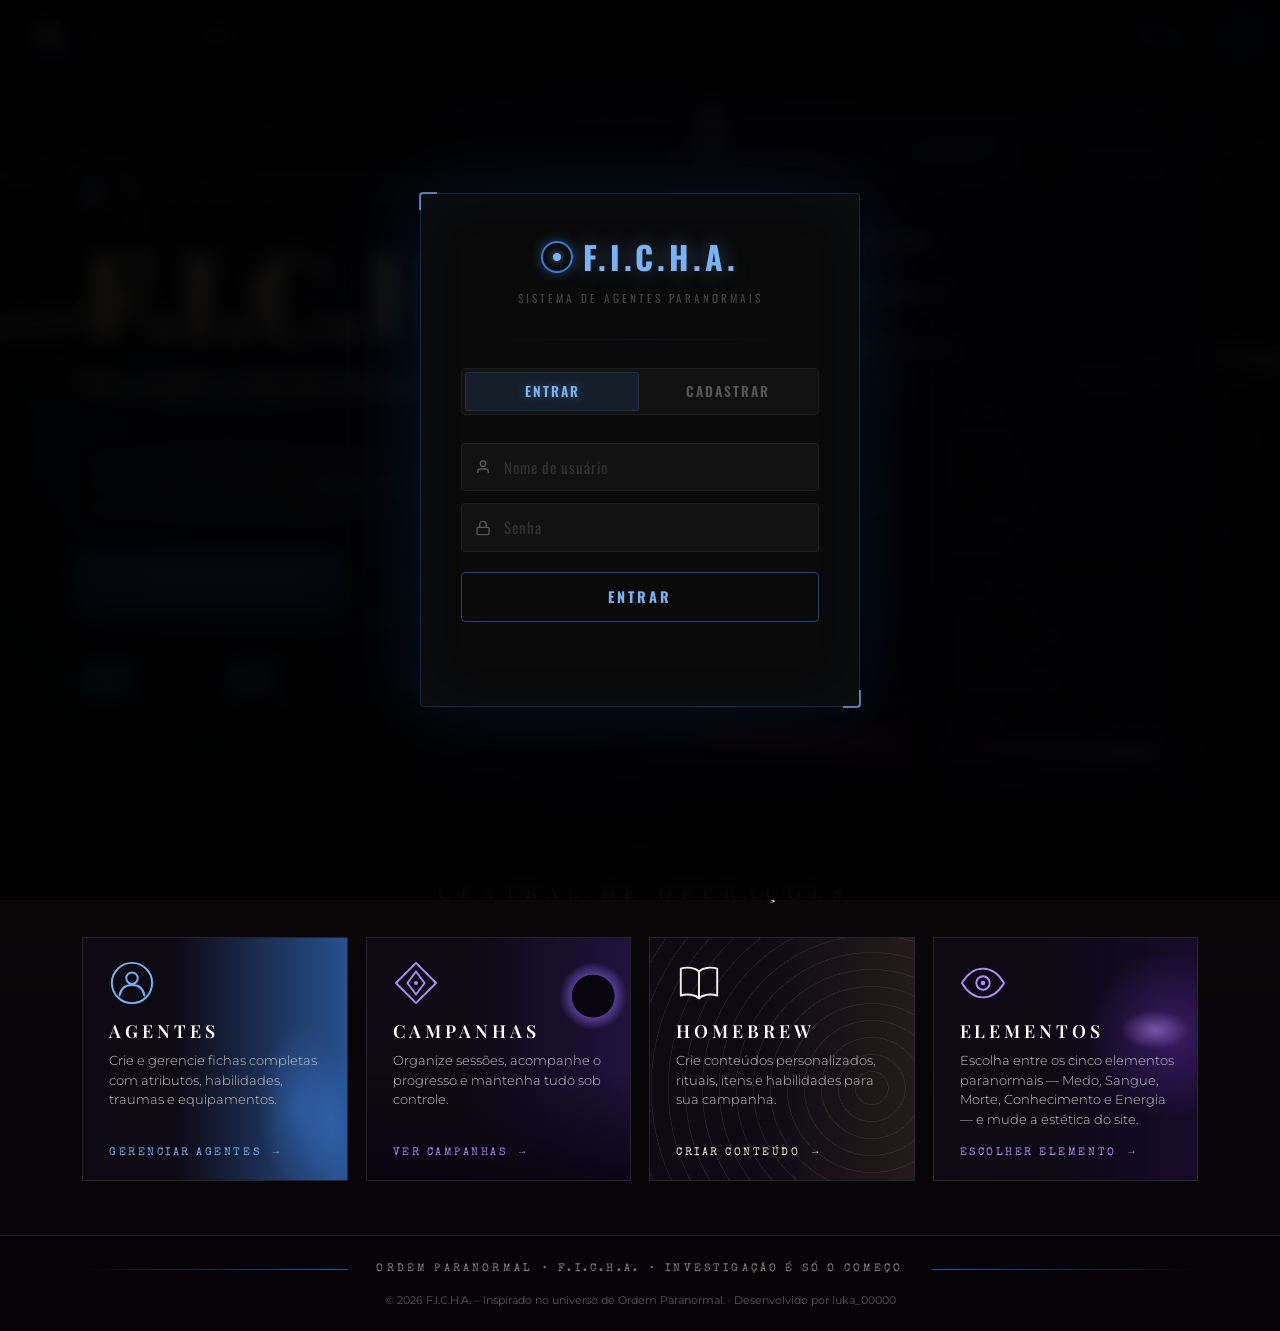
==== commit 0d21d67f: "Add files via upload" ====
--- a/index.html
+++ b/index.html
@@ -7995,6 +7995,12 @@
         }
         const estadoSemFoto = { ...estado };
         delete estadoSemFoto.fotoCostum;
+        delete estadoSemFoto.fotosCondicao;
+        // Inclui a aba Descrição (aparência, personalidade, história etc.), salva à parte no localStorage
+        try {
+            const descSalva = JSON.parse(localStorage.getItem(getPrefix() + 'descricao_' + ficha.id) || '{}');
+            estadoSemFoto.descricao = { ...(estadoSemFoto.descricao || {}), ...descSalva };
+        } catch(e) {}
 
         const dadosCompartilhados = {
             ficha: ficha,
@@ -8124,6 +8130,7 @@
     const novoEstado = { ..._fichaRecebidaPendente.estado };
     try {
         localStorage.setItem(getPrefix() + `estado_ficha_${novoId}`, JSON.stringify(novoEstado));
+        if (novoEstado.descricao) localStorage.setItem(getPrefix() + `descricao_${novoId}`, JSON.stringify(novoEstado.descricao));
     } catch(e) { console.warn('Erro ao salvar estado da ficha recebida:', e); }
 
     if (window._firebaseDB && usuario) {
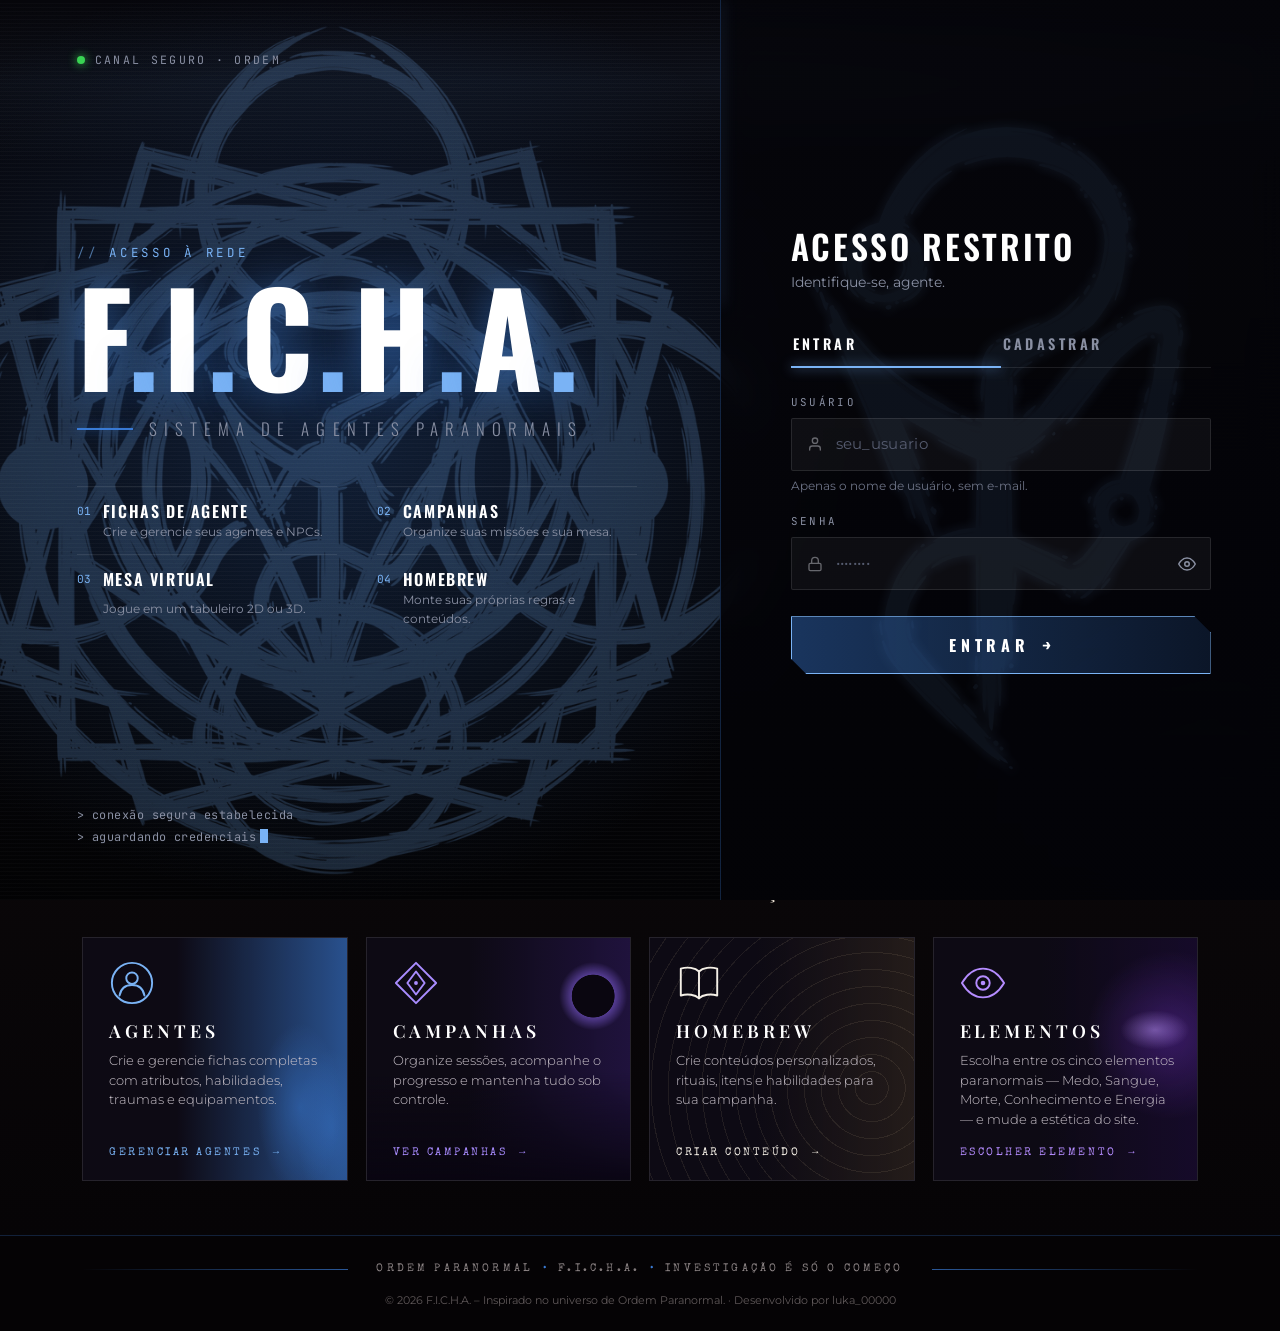
==== commit afd8e0e7: "Add files via upload" ====
--- a/index.html
+++ b/index.html
@@ -18,7 +18,7 @@
 </head>
 
 <style>
-    @import url('https://fonts.googleapis.com/css2?family=Oswald:wght@200..700&family=Montserrat:wght@300..700&family=Syne:wght@600..800&display=swap');
+    @import url('https://fonts.googleapis.com/css2?family=Oswald:wght@200..700&family=Montserrat:wght@300..700&family=Syne:wght@600..800&family=JetBrains+Mono:wght@400;500&display=swap');
 
     /* ===== SISTEMA DE TEMAS - ORDEM PARANORMAL ===== */
     :root {
@@ -159,227 +159,534 @@
     .footer-link { color: #888; text-decoration: none; display: block; margin-bottom: 4px; }
     .footer-link:hover { color: var(--tema-primary-light); }
 
-    /* ===== LOGIN STYLES ===== */
+    /* ===== LOGIN STYLES — "Terminal da Ordem" ===== */
     #modal-login-overlay {
+        --lg-line: rgba(var(--tema-glow-rgb), 0.28);
+        --lg-ink: #eceef5;
+        --lg-mute: #8a90a3;
         position: fixed; inset: 0;
-        background: rgba(0,0,0,0.92);
-        backdrop-filter: blur(10px);
         z-index: 9999;
+        display: grid;
+        grid-template-columns: minmax(0, 1fr) minmax(400px, 560px);
+        background: #030307;
+        color: var(--lg-ink);
+        font-family: 'Montserrat', sans-serif;
+        overflow-x: hidden;
+        overflow-y: auto;
+    }
+    #modal-login-overlay.d-none { display: none !important; }
+    #modal-login-overlay *, #modal-login-overlay *::before, #modal-login-overlay *::after { box-sizing: border-box; }
+
+    @keyframes loginFadeIn {
+        from { opacity: 0; transform: translateY(20px); }
+        to   { opacity: 1; transform: translateY(0); }
+    }
+    @keyframes lgSpin     { to { transform: rotate(360deg); } }
+    @keyframes lgSpinRev  { to { transform: rotate(-360deg); } }
+    @keyframes lgBlink    { 0%, 100% { opacity: 1; } 50% { opacity: 0.25; } }
+    @keyframes lgScanBar  { from { transform: translateY(-20vh); } to { transform: translateY(120vh); } }
+    @keyframes lgFormIn   { from { opacity: 0; transform: translateX(14px); } to { opacity: 1; transform: none; } }
+    @keyframes lgGlitch {
+        0%, 92%, 100% { clip-path: inset(0 0 100% 0); transform: none; }
+        93% { clip-path: inset(10% 0 62% 0); transform: translate(-5px, 0); }
+        95% { clip-path: inset(56% 0 14% 0); transform: translate(5px, 0); }
+        97% { clip-path: inset(30% 0 40% 0); transform: translate(-3px, 0); }
+    }
+
+    /* ---------- Atmosfera ---------- */
+    .lg-bg {
+        position: fixed; inset: 0;
+        pointer-events: none; overflow: hidden;
+        background:
+            radial-gradient(60% 75% at 26% 48%, rgba(var(--tema-glow-rgb), 0.22), transparent 70%),
+            radial-gradient(45% 55% at 100% 100%, rgba(var(--tema-glow-rgb), 0.12), transparent 70%),
+            linear-gradient(180deg, #06060c, #020204);
+    }
+    .lg-sigil {
+        position: absolute;
+        left: 26%; top: 50%;
+        width: min(98vh, 940px); aspect-ratio: 1;
+        transform: translate(-50%, -50%);
+        color: var(--tema-primary-light);
+        opacity: 0.2;
+    }
+    .lg-sigil g { transform-origin: 300px 300px; }
+    .lg-r1 { animation: lgSpin 120s linear infinite; }
+    .lg-r2 { animation: lgSpinRev 80s linear infinite; }
+    .lg-r3 { animation: lgSpin 50s linear infinite; }
+    /* Tema Conhecimento: runas no lugar do sigilo */
+    .lg-runes { display: none; }
+    :root[data-tema="conhecimento"] .lg-sigil { display: none; }
+    :root[data-tema="conhecimento"] .lg-runes {
+        display: block;
+        position: absolute;
+        left: 26%; top: 50%;
+        width: min(98vh, 940px); aspect-ratio: 1;
+        margin: calc(min(98vh, 940px) / -2) 0 0 calc(min(98vh, 940px) / -2);
+        background: var(--tema-primary-light);
+        -webkit-mask: url("conhecimento-runas.png") center / contain no-repeat;
+                mask: url("conhecimento-runas.png") center / contain no-repeat;
+        opacity: 0.2;
+        filter: drop-shadow(0 0 10px rgba(var(--tema-glow-light-rgb), 0.5));
+        animation: lgSpin 160s linear infinite;
+    }
+    /* Tema Medo: ritual no lugar do sigilo + símbolo fantasma atrás do formulário */
+    :root:not([data-tema]), :root[data-tema="medo"] {
+        --lg-ritual-img: url("medo-ritual.png"); --lg-sym-img: url("medo-simbolo.png");
+    }
+    :root[data-tema="sangue"] {
+        --lg-ritual-img: url("sangue-ritual.png"); --lg-sym-img: url("sangue-simbolo.png");
+    }
+    :root[data-tema="morte"] {
+        --lg-ritual-img: url("morte-ritual.png"); --lg-sym-img: url("morte-simbolo.png");
+    }
+    :root[data-tema="conhecimento"] { --lg-sym-img: url("conhecimento-figuras.png"); }
+    :root[data-tema="energia"] {
+        --lg-ritual-img: url("energia-ritual.png"); --lg-sym-img: url("energia-simbolo.png");
+    }
+    .lg-ritual, .lg-medo-sym { display: none; }
+    :root:not([data-tema]) .lg-sigil, :root[data-tema="medo"] .lg-sigil, :root[data-tema="sangue"] .lg-sigil, :root[data-tema="morte"] .lg-sigil, :root[data-tema="energia"] .lg-sigil { display: none; }
+    :root:not([data-tema]) .lg-ritual, :root[data-tema="medo"] .lg-ritual, :root[data-tema="sangue"] .lg-ritual, :root[data-tema="morte"] .lg-ritual, :root[data-tema="energia"] .lg-ritual {
+        display: block;
+        position: absolute;
+        left: 26%; top: 50%;
+        width: min(98vh, 940px); aspect-ratio: 1;
+        margin: calc(min(98vh, 940px) / -2) 0 0 calc(min(98vh, 940px) / -2);
+        background: var(--tema-primary-light);
+        -webkit-mask: var(--lg-ritual-img) center / contain no-repeat;
+                mask: var(--lg-ritual-img) center / contain no-repeat;
+        opacity: 0.2;
+        filter: drop-shadow(0 0 12px rgba(var(--tema-glow-light-rgb), 0.45));
+        animation: lgBreath 10s ease-in-out infinite;
+    }
+    :root:not([data-tema]) .lg-medo-sym, :root[data-tema="medo"] .lg-medo-sym, :root[data-tema="sangue"] .lg-medo-sym, :root[data-tema="morte"] .lg-medo-sym, :root[data-tema="energia"] .lg-medo-sym, :root[data-tema="conhecimento"] .lg-medo-sym {
+        display: block;
+        position: absolute; left: 50%; top: 50%;
+        width: min(120%, 760px); aspect-ratio: 1;
+        transform: translate(-50%, -50%);
+        background: var(--tema-primary-light);
+        -webkit-mask: var(--lg-sym-img) center / contain no-repeat;
+                mask: var(--lg-sym-img) center / contain no-repeat;
+        opacity: 0.08;
+        filter: blur(0.6px) drop-shadow(0 0 18px rgba(var(--tema-glow-light-rgb), 0.6));
+        pointer-events: none;
+        animation: lgWhisper 7s ease-in-out infinite;
+    }
+    /* Sangue: o símbolo pulsa como um coração */
+    :root[data-tema="sangue"] .lg-medo-sym { animation: lgHeart 5s ease-in-out infinite; }
+    /* Morte: espiral eterna girando + símbolo que some e volta devagar */
+    :root[data-tema="morte"] .lg-ritual {
+        opacity: 0.2;
+        animation: lgSpin 90s linear infinite;
+    }
+    :root[data-tema="morte"] .lg-medo-sym { animation: lgFade 12s ease-in-out infinite; }
+    @keyframes lgFade {
+        0%, 100% { opacity: 0.03; transform: translate(-50%, -50%) scale(1); }
+        50%      { opacity: 0.12; transform: translate(-50%, -51%) scale(1.02); }
+    }
+    @keyframes lgHeart {
+        0%, 40%, 100% { opacity: 0.06; transform: translate(-50%, -50%) scale(1); }
+        8%  { opacity: 0.17; transform: translate(-50%, -50%) scale(1.035); }
+        14% { opacity: 0.07; transform: translate(-50%, -50%) scale(1.005); }
+        22% { opacity: 0.14; transform: translate(-50%, -50%) scale(1.025); }
+        32% { opacity: 0.06; transform: translate(-50%, -50%) scale(1); }
+    }
+    /* Energia: interferência / glitch na tela de login */
+    .lg-tear { display: none; }
+    :root[data-tema="energia"] .lg-tear { display: block; position: absolute; inset: 0; overflow: hidden; z-index: 5; mix-blend-mode: screen; }
+    .lg-tear i {
+        position: absolute; left: 0; right: 0; top: var(--y); height: 6px; opacity: 0;
+        background: linear-gradient(90deg, transparent, rgba(var(--tema-glow-light-rgb), 0.55) 15%, rgba(255,255,255,0.4) 50%, rgba(0,240,255,0.35) 85%, transparent);
+    }
+    .lg-tear i:nth-child(1) { --y: 22%; animation: lgTear 4.3s steps(1) infinite; }
+    .lg-tear i:nth-child(2) { --y: 61%; animation: lgTear 6.7s steps(1) infinite 1.2s; }
+    .lg-tear i:nth-child(3) { --y: 84%; animation: lgTear 8.9s steps(1) infinite 3.1s; }
+    @keyframes lgTear {
+        0%, 90%, 100% { opacity: 0; }
+        91% { opacity: 1; height: 14px; translate: -40px 0; }
+        92% { opacity: 1; height: 3px;  translate: 60px 38px; }
+        94% { opacity: 1; height: 9px;  translate: -20px -26px; }
+        96% { opacity: 0; }
+    }
+    :root[data-tema="energia"] .lg-ritual {
+        animation: lgBreath 10s ease-in-out infinite, lgGlitchBg 5.2s steps(1) infinite;
+    }
+    :root[data-tema="energia"] .lg-medo-sym {
+        animation: lgWhisper 7s ease-in-out infinite, lgGlitchBg 3.9s steps(1) infinite 1s;
+    }
+    :root[data-tema="energia"] .lg-grain { animation: lgNoiseBurst 4.6s steps(1) infinite; }
+    :root[data-tema="energia"] .lg-scan { animation: lgFlicker 0.18s steps(2) infinite; }
+    :root[data-tema="energia"] .lg-hero-main { animation: loginFadeIn 0.7s cubic-bezier(0.22, 1, 0.36, 1) both, lgJitter 6.1s steps(1) infinite 1s; }
+    :root[data-tema="energia"] .lg-title::before { animation: lgGlitch 3.1s infinite; }
+    :root[data-tema="energia"] .lg-title::after  { animation: lgGlitch 3.1s infinite 0.1s; color: #00f0ff; }
+    :root[data-tema="energia"] .lg-form-title { animation: lgTextSplit 4.7s steps(1) infinite 0.6s; }
+    :root[data-tema="energia"] .login-box {
+        animation: loginFadeIn 0.6s cubic-bezier(0.22, 1, 0.36, 1) 0.1s both, lgBoxGlitch 5.5s steps(1) infinite 1.5s;
+    }
+    @keyframes lgGlitchBg {
+        0%, 90%, 100% { translate: 0 0; filter: drop-shadow(0 0 12px rgba(var(--tema-glow-light-rgb), 0.45)); }
+        91% { translate: -14px 0; filter: hue-rotate(60deg) drop-shadow(6px 0 rgba(0,240,255,0.8)) drop-shadow(-6px 0 rgba(255,0,200,0.8)); }
+        93% { translate: 18px 4px; filter: hue-rotate(-40deg) drop-shadow(-5px 0 rgba(0,240,255,0.8)) drop-shadow(5px 0 rgba(255,0,200,0.8)); }
+        95% { translate: -6px -3px; filter: brightness(1.8); }
+    }
+    @keyframes lgNoiseBurst { 0%, 89%, 100% { opacity: 0.09; } 90%, 92% { opacity: 0.4; } 91% { opacity: 0.15; } 95% { opacity: 0.3; } 96% { opacity: 0.09; } }
+    @keyframes lgFlicker { 0% { opacity: 1; } 50% { opacity: 0.8; } }
+    @keyframes lgJitter {
+        0%, 93%, 100% { translate: 0 0; }
+        94% { translate: -4px 0; }
+        95% { translate: 5px 1px; }
+        96% { translate: -2px 0; }
+    }
+    @keyframes lgTextSplit {
+        0%, 91%, 100% { text-shadow: none; translate: 0 0; }
+        92% { text-shadow: 3px 0 #00f0ff, -3px 0 #ff2bd6; translate: -3px 0; }
+        94% { text-shadow: -4px 0 #00f0ff, 4px 0 #ff2bd6; translate: 3px 0; }
+        96% { text-shadow: 2px 0 #00f0ff, -2px 0 #ff2bd6; translate: 0 0; }
+    }
+    @keyframes lgBoxGlitch {
+        0%, 92%, 100% { translate: 0 0; filter: none; }
+        93% { translate: -6px 0; filter: drop-shadow(4px 0 rgba(0,240,255,0.75)) drop-shadow(-4px 0 rgba(255,43,214,0.75)); }
+        94% { translate: 8px 1px; filter: drop-shadow(-4px 0 rgba(0,240,255,0.75)) drop-shadow(4px 0 rgba(255,43,214,0.75)) brightness(1.4); }
+        95% { translate: -3px 0; filter: drop-shadow(2px 0 rgba(0,240,255,0.6)); }
+        96% { translate: 0 0; filter: none; }
+    }
+    /* Conhecimento: figuras (arte colorida) surgem e somem bem devagar atrás do formulário */
+    :root[data-tema="conhecimento"] .lg-medo-sym {
+        height: 92%; width: auto; aspect-ratio: 779 / 1035;
+        background: var(--lg-sym-img) center bottom / contain no-repeat;
+        -webkit-mask: none; mask: none;
+        -webkit-mask-image: linear-gradient(to bottom, #000 62%, transparent 100%);
+                mask-image: linear-gradient(to bottom, #000 62%, transparent 100%);
+        filter: sepia(0.35) saturate(0.85) brightness(0.9) drop-shadow(0 0 28px rgba(var(--tema-glow-rgb), 0.35));
+        opacity: 0;
+        animation: lgApparition 22s ease-in-out infinite;
+    }
+    @keyframes lgApparition {
+        0%, 100% { opacity: 0;    transform: translate(-50%, -48%) scale(0.98); }
+        40%, 60% { opacity: 0.22; transform: translate(-50%, -50%) scale(1.02); }
+    }
+    .lg-panel { overflow: hidden; }
+    .login-box { position: relative; z-index: 1; }
+    @keyframes lgBreath {
+        0%, 100% { transform: scale(1) rotate(-1.5deg); opacity: 0.17; }
+        50%      { transform: scale(1.035) rotate(1.5deg); opacity: 0.26; }
+    }
+    @keyframes lgWhisper {
+        0%, 100% { opacity: 0.06; transform: translate(-50%, -50%) scale(1); }
+        45%      { opacity: 0.09; }
+        50%      { opacity: 0.17; transform: translate(-50%, -52%) scale(1.02); }
+        53%      { opacity: 0.07; }
+        60%      { opacity: 0.12; }
+        70%      { opacity: 0.08; }
+    }
+    .lg-grain {
+        position: absolute; inset: 0;
+        opacity: 0.09; mix-blend-mode: overlay;
+        background-image: url("data:image/svg+xml,%3Csvg xmlns='http://www.w3.org/2000/svg' width='160' height='160'%3E%3Cfilter id='n'%3E%3CfeTurbulence type='fractalNoise' baseFrequency='.9' numOctaves='2' stitchTiles='stitch'/%3E%3C/filter%3E%3Crect width='100%25' height='100%25' filter='url(%23n)'/%3E%3C/svg%3E");
+    }
+    .lg-scan {
+        position: absolute; inset: 0;
+        background: repeating-linear-gradient(0deg, rgba(255,255,255,0.025) 0 1px, transparent 1px 4px);
+    }
+    .lg-scan::after {
+        content: ''; position: absolute; left: 0; right: 0; top: 0; height: 18vh;
+        background: linear-gradient(180deg, transparent, rgba(var(--tema-glow-light-rgb), 0.05), transparent);
+        animation: lgScanBar 9s linear infinite;
+    }
+    .lg-vignette {
+        position: absolute; inset: 0;
+        background: radial-gradient(120% 100% at 40% 50%, transparent 45%, rgba(0,0,0,0.75));
+    }
+
+    /* ---------- Lado esquerdo ---------- */
+    .lg-hero {
+        position: relative; z-index: 1;
+        display: flex; flex-direction: column; justify-content: space-between;
+        gap: 32px;
+        padding: clamp(24px, 4vw, 52px) clamp(24px, 6vw, 96px);
+        min-height: 100%;
+    }
+    .lg-topbar, .lg-log, .lg-feats span, .lg-label, .lg-kicker, .lg-meter b {
+        font-family: 'JetBrains Mono', ui-monospace, monospace;
+    }
+    .lg-topbar {
+        display: flex; align-items: center; gap: 10px;
+        font-size: 0.72rem; letter-spacing: 0.2em; text-transform: uppercase;
+        color: var(--lg-mute);
+    }
+    .lg-dot {
+        width: 8px; height: 8px; border-radius: 50%;
+        background: var(--green); box-shadow: 0 0 10px var(--green);
+        animation: lgBlink 2.4s ease-in-out infinite;
+    }
+    .lg-hero-main { animation: loginFadeIn 0.7s cubic-bezier(0.22, 1, 0.36, 1) both; }
+    .lg-kicker {
+        margin: 0 0 14px;
+        font-size: 0.78rem; letter-spacing: 0.3em; text-transform: uppercase;
+        color: var(--tema-primary-light);
+    }
+    .lg-kicker::before { content: '// '; opacity: 0.6; }
+    .lg-title {
+        position: relative;
+        margin: 0;
+        font-family: 'Oswald', sans-serif;
+        font-weight: 700;
+        font-size: clamp(3.6rem, 10vw, 9rem);
+        line-height: 0.92;
+        letter-spacing: 0.04em;
+        color: #fff;
+        text-shadow: 0 0 40px rgba(var(--tema-glow-rgb), 0.55);
+    }
+    .lg-title b { color: var(--tema-primary-light); font-weight: 700; }
+    .lg-title::before, .lg-title::after {
+        content: attr(data-text);
+        position: absolute; inset: 0;
+        clip-path: inset(0 0 100% 0);
+        pointer-events: none;
+    }
+    .lg-title::before { color: var(--red);                animation: lgGlitch 7s infinite; }
+    .lg-title::after  { color: var(--tema-primary-light); animation: lgGlitch 7s infinite 0.12s; }
+    .lg-tagline {
+        display: flex; align-items: center; gap: 16px;
+        margin: 22px 0 0;
+        font-family: 'Oswald', sans-serif; font-weight: 300;
+        font-size: clamp(0.85rem, 1.4vw, 1.05rem);
+        letter-spacing: 0.42em; text-transform: uppercase;
+        color: var(--lg-mute);
+    }
+    .lg-tagline::before {
+        content: ''; width: 56px; height: 2px; flex-shrink: 0;
+        background: var(--tema-primary);
+        box-shadow: 0 0 12px rgba(var(--tema-glow-rgb), 0.9);
+    }
+
+    .lg-feats {
+        list-style: none; margin: clamp(28px, 5vh, 56px) 0 0; padding: 0;
+        display: grid; grid-template-columns: repeat(2, minmax(0, 260px)); gap: 12px 40px;
+    }
+    .lg-feats li {
+        display: grid; grid-template-columns: auto 1fr; column-gap: 12px;
+        padding-top: 12px;
+        border-top: 1px solid rgba(255, 255, 255, 0.09);
+    }
+    .lg-feats span { grid-row: span 2; font-size: 0.7rem; color: var(--tema-primary-light); padding-top: 4px; }
+    .lg-feats strong {
+        font-family: 'Oswald', sans-serif; font-weight: 600;
+        font-size: 1rem; letter-spacing: 0.1em; text-transform: uppercase; color: #fff;
+    }
+    .lg-feats em { font-style: normal; font-size: 0.78rem; line-height: 1.5; color: var(--lg-mute); }
+
+    .lg-log { font-size: 0.74rem; line-height: 1.9; color: var(--lg-mute); letter-spacing: 0.04em; }
+    .lg-log p { margin: 0; }
+    .lg-caret {
+        display: inline-block; width: 8px; height: 14px; margin-left: 4px;
+        background: var(--tema-primary-light); vertical-align: -2px;
+        animation: lgBlink 1s steps(1) infinite;
+    }
+
+    /* ---------- Painel do formulário ---------- */
+    .lg-panel {
+        position: relative; z-index: 1;
         display: flex; align-items: center; justify-content: center;
-    }
-    #modal-login-overlay.d-none { display: none !important; }
-
-    @keyframes loginFadeIn {
-        from { opacity: 0; transform: translateY(24px) scale(0.97); }
-        to   { opacity: 1; transform: translateY(0) scale(1); }
-    }
-    @keyframes cornerPulse {
-        0%, 100% { opacity: 0.4; }
-        50% { opacity: 1; }
-    }
-
+        padding: clamp(24px, 4vw, 56px);
+        background: linear-gradient(180deg, rgba(5, 5, 10, 0.78), rgba(3, 3, 7, 0.94));
+        backdrop-filter: blur(16px);
+        -webkit-backdrop-filter: blur(16px);
+        border-left: 1px solid var(--lg-line);
+    }
+    .lg-panel::before {
+        content: ''; position: absolute; left: -1px; top: 0; width: 1px; height: 34%;
+        background: linear-gradient(180deg, var(--tema-primary-light), transparent);
+        box-shadow: 0 0 14px rgba(var(--tema-glow-light-rgb), 0.8);
+    }
     .login-box {
-        background: #0a0a0a;
-        border: 1px solid rgba(var(--tema-glow-rgb), 0.25);
-        border-radius: 4px;
-        padding: 44px 40px 36px;
-        width: 100%;
-        max-width: 440px;
-        margin: 16px;
-        animation: loginFadeIn 0.45s cubic-bezier(0.22, 1, 0.36, 1) both;
+        width: 100%; max-width: 420px;
+        animation: loginFadeIn 0.6s cubic-bezier(0.22, 1, 0.36, 1) 0.1s both;
+    }
+    .lg-mark {
+        display: none;
+        align-items: center; gap: 10px; margin-bottom: 20px;
+        font-family: 'Oswald', sans-serif; font-weight: 700; font-size: 1.1rem; letter-spacing: 0.2em;
+        color: var(--tema-primary-light);
+    }
+    .lg-mark-ring {
+        width: 18px; height: 18px; border-radius: 50%;
+        border: 2px solid var(--tema-primary);
+        box-shadow: 0 0 10px rgba(var(--tema-glow-rgb), 0.6);
+        display: grid; place-items: center;
+    }
+    .lg-mark-ring::after { content: ''; width: 5px; height: 5px; border-radius: 50%; background: var(--tema-primary-light); }
+
+    .lg-form-title {
+        margin: 0;
+        font-family: 'Oswald', sans-serif; font-weight: 600;
+        font-size: 2.1rem; letter-spacing: 0.08em; text-transform: uppercase;
+        color: #fff;
+    }
+    .lg-form-sub { margin: 6px 0 28px; font-size: 0.88rem; color: var(--lg-mute); }
+
+    .login-tabs {
         position: relative;
-    }
-
-    /* Corner decorators */
-    .login-box::after {
-        content: '';
-        position: absolute;
-        inset: 0;
-        border-radius: 4px;
-        box-shadow:
-            inset 0 0 60px rgba(var(--tema-glow-rgb), 0.04),
-            0 0 80px rgba(var(--tema-glow-rgb), 0.12),
-            0 0 160px rgba(var(--tema-glow-rgb), 0.05);
-        pointer-events: none;
-    }
-
-    .login-corners {
-        position: absolute;
-        inset: -1px;
-        pointer-events: none;
-        border-radius: 4px;
-    }
-    .login-corners::before, .login-corners::after {
-        content: '';
-        position: absolute;
-        width: 18px; height: 18px;
-        border-color: var(--tema-primary-light);
-        border-style: solid;
-        opacity: 0.7;
-        animation: cornerPulse 3s ease-in-out infinite;
-    }
-    .login-corners::before {
-        top: -1px; left: -1px;
-        border-width: 2px 0 0 2px;
-        border-radius: 4px 0 0 0;
-    }
-    .login-corners::after {
-        bottom: -1px; right: -1px;
-        border-width: 0 2px 2px 0;
-        border-radius: 0 0 4px 0;
-        animation-delay: 1.5s;
-    }
-
-    .login-logo-wrap {
-        text-align: center;
-        margin-bottom: 6px;
-    }
-    .login-logo-hex {
-        display: inline-flex;
-        align-items: center;
-        gap: 10px;
-        margin-bottom: 4px;
-    }
-    .login-hex-icon {
-        width: 32px; height: 32px;
-        border: 2px solid var(--tema-primary);
-        border-radius: 50%;
-        display: flex; align-items: center; justify-content: center;
-        box-shadow: 0 0 12px rgba(var(--tema-glow-rgb), 0.5);
-        flex-shrink: 0;
-    }
-    .login-hex-icon::after {
-        content: '';
-        width: 8px; height: 8px;
+        display: grid; grid-template-columns: 1fr 1fr;
+        margin-bottom: 26px;
+        border-bottom: 1px solid rgba(255, 255, 255, 0.1);
+    }
+    .login-tabs::after {
+        content: ''; position: absolute; left: 0; bottom: -1px; width: 50%; height: 2px;
         background: var(--tema-primary-light);
-        border-radius: 50%;
-        box-shadow: 0 0 8px rgba(var(--tema-glow-light-rgb), 0.8);
-    }
-    .login-box h2 {
-        font-size: 2rem;
-        font-weight: 700;
-        color: var(--tema-primary-light);
-        letter-spacing: 4px;
-        margin: 0;
-        text-shadow: 0 0 20px rgba(var(--tema-glow-light-rgb), 0.4);
-    }
-    .login-box .subtitle {
-        text-align: center;
-        color: #444;
-        font-size: 0.7rem;
-        margin-bottom: 32px;
-        letter-spacing: 3px;
-        text-transform: uppercase;
-        margin-top: 10px;
-    }
-
-    .login-divider {
-        border: none;
-        height: 1px;
-        background: linear-gradient(90deg, transparent, rgba(var(--tema-glow-rgb), 0.3), transparent);
-        margin-bottom: 28px;
-    }
-
-    .login-tabs {
-        display: flex;
-        gap: 2px;
-        margin-bottom: 28px;
-        background: #111;
-        border-radius: 4px;
-        padding: 3px;
-        border: 1px solid #1e1e1e;
-    }
+        box-shadow: 0 0 12px rgba(var(--tema-glow-light-rgb), 0.9);
+        transition: transform 0.35s cubic-bezier(0.22, 1, 0.36, 1);
+    }
+    .login-tabs[data-aba="cadastrar"]::after { transform: translateX(100%); }
     .login-tab {
-        flex: 1; text-align: center; padding: 9px 12px;
-        cursor: pointer; color: #555; font-weight: 600;
-        font-size: 0.85rem; letter-spacing: 2px;
-        text-transform: uppercase;
-        border-radius: 3px;
-        transition: all 0.25s cubic-bezier(0.22, 1, 0.36, 1);
-    }
-    .login-tab.active {
-        color: var(--tema-primary-light);
-        background: rgba(var(--tema-glow-rgb), 0.12);
-        box-shadow: inset 0 0 0 1px rgba(var(--tema-glow-rgb), 0.2);
-        text-shadow: 0 0 10px rgba(var(--tema-glow-light-rgb), 0.4);
-    }
-    .login-tab:not(.active):hover { color: #888; background: rgba(255,255,255,0.03); }
-
-    .login-field-wrap {
-        position: relative;
-        margin-bottom: 12px;
-    }
+        background: none; border: 0; cursor: pointer;
+        padding: 12px 2px; text-align: left;
+        font-family: 'Oswald', sans-serif; font-weight: 600;
+        font-size: 0.9rem; letter-spacing: 0.24em; text-transform: uppercase;
+        color: var(--lg-mute);
+        transition: color 0.2s;
+    }
+    .login-tab:hover { color: #cfd3e0; }
+    .login-tab.active { color: #fff; }
+    .login-tab:focus-visible { outline: 2px solid var(--tema-primary-light); outline-offset: 2px; }
+
+    #form-entrar, #form-cadastrar { animation: lgFormIn 0.35s cubic-bezier(0.22, 1, 0.36, 1) both; }
+
+    .lg-field { display: block; margin-bottom: 18px; }
+    .lg-label {
+        display: block; margin-bottom: 8px;
+        font-size: 0.68rem; letter-spacing: 0.22em; text-transform: uppercase;
+        color: var(--lg-mute);
+        transition: color 0.2s;
+    }
+    .lg-field:focus-within .lg-label { color: var(--tema-primary-light); }
+    .lg-hint { display: block; margin-top: 7px; font-size: 0.72rem; color: #6c7285; }
+
+    .login-field-wrap { position: relative; display: block; }
+    .login-field-wrap::before {
+        content: ''; position: absolute; left: 0; top: 0; bottom: 0; width: 2px;
+        background: var(--tema-primary-light);
+        box-shadow: 0 0 10px rgba(var(--tema-glow-light-rgb), 0.9);
+        transform: scaleY(0); transition: transform 0.25s cubic-bezier(0.22, 1, 0.36, 1);
+        z-index: 1;
+    }
+    .login-field-wrap:focus-within::before { transform: scaleY(1); }
     .login-field-icon {
-        position: absolute;
-        left: 14px; top: 50%;
-        transform: translateY(-50%);
-        width: 16px; height: 16px;
-        opacity: 0.3;
-        pointer-events: none;
-        transition: opacity 0.2s;
-    }
-    .login-field-wrap:focus-within .login-field-icon { opacity: 0.7; }
+        position: absolute; left: 16px; top: 50%; transform: translateY(-50%);
+        width: 16px; height: 16px; opacity: 0.4; pointer-events: none;
+        transition: opacity 0.2s, color 0.2s;
+    }
+    .login-field-wrap:focus-within .login-field-icon { opacity: 1; color: var(--tema-primary-light); }
     .login-field {
-        background: #111;
-        border: 1px solid #222;
-        border-radius: 4px;
-        color: #e8e8e8;
-        padding: 12px 14px 12px 42px;
-        width: 100%;
-        font-family: 'Oswald', sans-serif;
-        font-size: 0.95rem;
-        letter-spacing: 1px;
-        transition: border-color 0.2s, box-shadow 0.2s, background 0.2s;
-    }
-    .login-field::placeholder { color: #333; letter-spacing: 1px; }
+        display: block; width: 100%;
+        padding: 14px 16px 14px 44px;
+        background: rgba(255, 255, 255, 0.045);
+        border: 1px solid rgba(255, 255, 255, 0.1);
+        border-radius: 2px;
+        color: #fff;
+        font-family: 'Montserrat', sans-serif; font-size: 0.95rem; letter-spacing: 0.02em;
+        transition: border-color 0.2s, background 0.2s, box-shadow 0.2s;
+    }
+    .login-field.has-eye { padding-right: 48px; }
+    .login-field::placeholder { color: #565c70; }
+    .login-field:hover { border-color: rgba(255, 255, 255, 0.2); }
     .login-field:focus {
         outline: none;
-        border-color: rgba(var(--tema-glow-rgb), 0.5);
-        background: #131313;
-        box-shadow: 0 0 0 3px rgba(var(--tema-glow-rgb), 0.07), inset 0 0 12px rgba(var(--tema-glow-rgb), 0.03);
-    }
+        background: rgba(var(--tema-glow-rgb), 0.08);
+        border-color: rgba(var(--tema-glow-light-rgb), 0.6);
+        box-shadow: 0 0 0 3px rgba(var(--tema-glow-rgb), 0.14);
+    }
+    .login-field:-webkit-autofill {
+        -webkit-text-fill-color: #fff;
+        -webkit-box-shadow: 0 0 0 100px #12121c inset;
+        caret-color: #fff;
+    }
+
+    .lg-eye {
+        position: absolute; right: 4px; top: 50%; transform: translateY(-50%);
+        width: 40px; height: 40px;
+        display: grid; place-items: center;
+        background: none; border: 0; cursor: pointer; color: var(--lg-mute);
+        border-radius: 2px;
+        transition: color 0.2s;
+    }
+    .lg-eye:hover { color: #fff; }
+    .lg-eye:focus-visible { outline: 2px solid var(--tema-primary-light); outline-offset: -2px; }
+    .lg-eye svg { width: 18px; height: 18px; }
+    .lg-eye .i-hide { display: none; }
+    .lg-eye[aria-pressed="true"] .i-hide { display: block; }
+    .lg-eye[aria-pressed="true"] .i-show { display: none; }
+
+    /* medidor de força da senha */
+    .lg-meter { display: flex; align-items: center; gap: 5px; margin-top: 10px; min-height: 14px; }
+    .lg-meter i { flex: 1; max-width: 56px; height: 3px; background: rgba(255, 255, 255, 0.1); transition: background 0.25s, box-shadow 0.25s; }
+    .lg-meter b { margin-left: 8px; font-size: 0.66rem; font-weight: 500; letter-spacing: 0.14em; text-transform: uppercase; color: var(--lg-mute); }
+    .lg-meter[data-n="1"] i:nth-child(-n+1) { background: var(--red); }
+    .lg-meter[data-n="2"] i:nth-child(-n+2) { background: #e8a23a; }
+    .lg-meter[data-n="3"] i:nth-child(-n+3) { background: var(--tema-primary-light); }
+    .lg-meter[data-n="4"] i:nth-child(-n+4) { background: var(--green); box-shadow: 0 0 8px rgba(57, 211, 83, 0.6); }
 
     .btn-login {
-        width: 100%; padding: 13px;
-        background: transparent;
-        border: 1px solid rgba(var(--tema-glow-rgb), 0.5);
-        border-radius: 4px;
-        color: var(--tema-primary-light);
-        font-family: 'Oswald', sans-serif;
-        font-size: 0.9rem; font-weight: 700;
-        letter-spacing: 3px;
-        text-transform: uppercase;
-        cursor: pointer;
-        transition: all 0.25s cubic-bezier(0.22, 1, 0.36, 1);
-        margin-top: 8px;
-        position: relative;
-        overflow: hidden;
+        position: relative; overflow: hidden;
+        display: flex; align-items: center; justify-content: center; gap: 12px;
+        width: 100%; margin-top: 26px; padding: 16px;
+        background: linear-gradient(90deg, rgba(var(--tema-glow-rgb), 0.42), rgba(var(--tema-glow-rgb), 0.16));
+        border: 1px solid var(--tema-primary-light);
+        color: #fff; cursor: pointer;
+        font-family: 'Oswald', sans-serif; font-weight: 700;
+        font-size: 1rem; letter-spacing: 0.3em; text-transform: uppercase;
+        clip-path: polygon(0 0, calc(100% - 16px) 0, 100% 16px, 100% 100%, 16px 100%, 0 calc(100% - 16px));
+        transition: filter 0.2s, transform 0.15s, letter-spacing 0.25s;
     }
     .btn-login::before {
-        content: '';
-        position: absolute;
-        inset: 0;
-        background: rgba(var(--tema-glow-rgb), 0.08);
-        opacity: 0;
-        transition: opacity 0.2s;
-    }
-    .btn-login:hover {
-        border-color: var(--tema-primary-light);
-        color: var(--texto-custom, white);
-        box-shadow: 0 0 20px rgba(var(--tema-glow-rgb), 0.25), inset 0 0 20px rgba(var(--tema-glow-rgb), 0.08);
-        text-shadow: 0 0 10px rgba(var(--tema-glow-light-rgb), 0.6);
-    }
-    .btn-login:hover::before { opacity: 1; }
+        content: ''; position: absolute; top: 0; bottom: 0; left: -60%; width: 40%;
+        background: linear-gradient(100deg, transparent, rgba(255, 255, 255, 0.28), transparent);
+        transform: skewX(-20deg);
+        transition: left 0.6s cubic-bezier(0.22, 1, 0.36, 1);
+    }
+    .btn-login::after { content: '→'; font-family: 'Montserrat', sans-serif; letter-spacing: 0; transition: transform 0.25s; }
+    .btn-login:hover { filter: brightness(1.25); letter-spacing: 0.34em; }
+    .btn-login:hover::before { left: 120%; }
+    .btn-login:hover::after { transform: translateX(4px); }
     .btn-login:active { transform: scale(0.99); }
+    .btn-login:focus-visible { outline: 2px solid #fff; outline-offset: 3px; }
+    .btn-login:disabled { cursor: progress; filter: saturate(0.4) brightness(0.8); }
+    .btn-login:disabled::after { content: ''; }
 
     .login-error {
-        color: #ff5555;
-        font-size: 0.78rem;
-        text-align: center;
-        margin-top: 14px;
-        min-height: 18px;
-        letter-spacing: 1px;
-        text-transform: uppercase;
+        margin: 16px 0 0; padding: 10px 14px;
+        border-left: 2px solid #ff5a5a;
+        background: rgba(255, 90, 90, 0.08);
+        font-size: 0.8rem; line-height: 1.45; color: #ff8c8c;
+    }
+    .login-error:empty { display: none; }
+
+    /* ---------- Responsivo ---------- */
+    @media (max-width: 960px) {
+        #modal-login-overlay { grid-template-columns: 1fr; grid-template-rows: auto 1fr; }
+        .lg-sigil { left: 50%; top: 150px; width: min(120vw, 620px); }
+        :root:not([data-tema]) .lg-ritual, :root[data-tema="medo"] .lg-ritual, :root[data-tema="sangue"] .lg-ritual, :root[data-tema="morte"] .lg-ritual, :root[data-tema="energia"] .lg-ritual { left: 50%; top: 150px; width: min(120vw, 620px); margin: calc(min(120vw, 620px) / -2) 0 0 calc(min(120vw, 620px) / -2); }
+        :root:not([data-tema]) .lg-medo-sym, :root[data-tema="medo"] .lg-medo-sym, :root[data-tema="sangue"] .lg-medo-sym, :root[data-tema="morte"] .lg-medo-sym, :root[data-tema="energia"] .lg-medo-sym { width: 130%; }
+        :root[data-tema="conhecimento"] .lg-medo-sym { height: 78%; width: auto; }
+        :root[data-tema="conhecimento"] .lg-runes { left: 50%; top: 150px; width: min(120vw, 620px); margin: calc(min(120vw, 620px) / -2) 0 0 calc(min(120vw, 620px) / -2); }
+        .lg-hero { min-height: 0; padding: 24px 24px 8px; gap: 18px; }
+        .lg-feats, .lg-log, .lg-kicker { display: none; }
+        .lg-title { font-size: clamp(3.2rem, 17vw, 5rem); }
+        .lg-tagline { margin-top: 14px; letter-spacing: 0.28em; font-size: 0.75rem; }
+        .lg-tagline::before { width: 28px; }
+        .lg-panel { align-items: flex-start; border-left: 0; border-top: 1px solid var(--lg-line); padding: 28px 24px 40px; }
+        .lg-panel::before { display: none; }
+        .lg-form-title { font-size: 1.7rem; }
+    }
+    @media (max-width: 420px) {
+        .lg-hero { padding: 20px 18px 4px; }
+        .lg-panel { padding: 24px 18px 36px; }
+        .lg-tagline { letter-spacing: 0.18em; }
+    }
+    @media (prefers-reduced-motion: reduce) {
+        #modal-login-overlay *, #modal-login-overlay *::before, #modal-login-overlay *::after {
+            animation: none !important; transition: none !important;
+        }
     }
 
     /* ===== MODAL CONFIRM LOGOUT ===== */
@@ -3703,7 +4010,25 @@
 .hx-d-nav a:hover { text-shadow: 0 0 10px rgba(var(--tema-glow-light-rgb),.7); }
 
 /* ───── CENTRAL DE OPERAÇÕES ───── */
-.hx-ops { position: relative; padding: 36px 0 54px; background: linear-gradient(180deg, #0a0709, #060406); border-top: 1px solid rgba(var(--tema-glow-rgb),.35); }
+.hx-ops { position: relative; overflow: hidden; padding: 36px 0 54px; background: linear-gradient(180deg, #0a0709, #060406); border-top: 1px solid rgba(var(--tema-glow-rgb),.35); }
+.hx-ops .container { position: relative; z-index: 1; }
+/* aparições aleatórias dos símbolos dos elementos */
+.hx-ghosts { position: absolute; inset: 0; z-index: 3; pointer-events: none; overflow: hidden; mix-blend-mode: screen; }
+.hx-ghost {
+    position: absolute; left: var(--x); top: var(--y);
+    width: var(--s); aspect-ratio: 1; margin: calc(var(--s) / -2) 0 0 calc(var(--s) / -2);
+    background: var(--c);
+    -webkit-mask: var(--img) center / contain no-repeat; mask: var(--img) center / contain no-repeat;
+    filter: blur(.4px) drop-shadow(0 0 14px var(--c));
+    opacity: 0; transform: rotate(var(--r));
+    animation: hxGhost var(--d) ease-in-out forwards;
+}
+@keyframes hxGhost {
+    0%   { opacity: 0;        transform: rotate(var(--r)) scale(.94); }
+    30%, 62% { opacity: var(--o); }
+    100% { opacity: 0;        transform: rotate(calc(var(--r) + 7deg)) scale(1.05); }
+}
+@media (prefers-reduced-motion: reduce) { .hx-ghosts { display: none; } }
 .hx-ops-head { display: flex; align-items: center; gap: 28px; margin-bottom: 34px; }
 .hx-ops-line { flex: 1; height: 1px; background: linear-gradient(90deg, transparent, rgba(var(--tema-glow-rgb),.8)); }
 .hx-ops-line:last-child { background: linear-gradient(270deg, transparent, rgba(var(--tema-glow-rgb),.8)); }
@@ -3814,57 +4139,132 @@
 <canvas id="particle-canvas"></canvas>
 
     <!-- ===== MODAL DE LOGIN ===== -->
-    <div id="modal-login-overlay">
-        <div class="login-box">
-            <div class="login-corners"></div>
-
-            <div class="login-logo-wrap">
-                <div class="login-logo-hex">
-                    <div class="login-hex-icon"></div>
-                    <h2>F.I.C.H.A.</h2>
+    <div id="modal-login-overlay" role="dialog" aria-modal="true" aria-labelledby="lg-title">
+
+        <!-- Atmosfera: sigilo ritualístico, grão e scanlines -->
+        <div class="lg-bg" aria-hidden="true">
+            <svg class="lg-sigil" viewBox="0 0 600 600" fill="none" stroke="currentColor">
+                <g class="lg-r1">
+                    <circle cx="300" cy="300" r="292" stroke-width="1" vector-effect="non-scaling-stroke"/>
+                    <circle cx="300" cy="300" r="278" stroke-width="1" stroke-dasharray="2 9" vector-effect="non-scaling-stroke"/>
+                    <circle cx="300" cy="300" r="250" stroke-width="12" stroke-dasharray="1.2 18.4" vector-effect="non-scaling-stroke"/>
+                </g>
+                <g class="lg-r2">
+                    <circle cx="300" cy="300" r="222" stroke-width="1" vector-effect="non-scaling-stroke"/>
+                    <polygon points="300,78 492.2,411 107.8,411" stroke-width="1.2" vector-effect="non-scaling-stroke"/>
+                    <polygon points="300,522 107.8,189 492.2,189" stroke-width="1.2" vector-effect="non-scaling-stroke"/>
+                </g>
+                <g class="lg-r3">
+                    <circle cx="300" cy="300" r="111" stroke-width="1" stroke-dasharray="14 6" vector-effect="non-scaling-stroke"/>
+                    <circle cx="300" cy="300" r="64" stroke-width="1" vector-effect="non-scaling-stroke"/>
+                    <path d="M236 300 Q300 236 364 300 Q300 364 236 300Z" stroke-width="1.2" vector-effect="non-scaling-stroke"/>
+                    <circle cx="300" cy="300" r="14" fill="currentColor" stroke="none"/>
+                </g>
+            </svg>
+            <div class="lg-runes"></div>
+            <div class="lg-ritual"></div>
+            <div class="lg-grain"></div>
+            <div class="lg-scan"></div>
+            <div class="lg-vignette"></div>
+            <div class="lg-tear"><i></i><i></i><i></i></div>
+        </div>
+
+        <!-- Lado esquerdo: identidade -->
+        <section class="lg-hero">
+            <div class="lg-topbar"><span class="lg-dot"></span>Canal seguro · Ordem</div>
+
+            <div class="lg-hero-main">
+                <p class="lg-kicker">Acesso à rede</p>
+                <h1 class="lg-title" id="lg-title" data-text="F.I.C.H.A.">F<b>.</b>I<b>.</b>C<b>.</b>H<b>.</b>A<b>.</b></h1>
+                <p class="lg-tagline">Sistema de Agentes Paranormais</p>
+
+                <ul class="lg-feats">
+                    <li><span>01</span><strong>Fichas de agente</strong><em>Crie e gerencie seus agentes e NPCs.</em></li>
+                    <li><span>02</span><strong>Campanhas</strong><em>Organize suas missões e sua mesa.</em></li>
+                    <li><span>03</span><strong>Mesa virtual</strong><em>Jogue em um tabuleiro 2D ou 3D.</em></li>
+                    <li><span>04</span><strong>Homebrew</strong><em>Monte suas próprias regras e conteúdos.</em></li>
+                </ul>
+            </div>
+
+            <div class="lg-log" aria-hidden="true">
+                <p>&gt; conexão segura estabelecida</p>
+                <p>&gt; aguardando credenciais<i class="lg-caret"></i></p>
+            </div>
+        </section>
+
+        <!-- Lado direito: formulário -->
+        <section class="lg-panel">
+            <div class="lg-medo-sym" aria-hidden="true"></div>
+            <div class="login-box">
+                <div class="lg-mark" aria-hidden="true"><span class="lg-mark-ring"></span>F.I.C.H.A.</div>
+
+                <h2 class="lg-form-title" id="lg-form-title">Acesso restrito</h2>
+                <p class="lg-form-sub" id="lg-form-sub">Identifique-se, agente.</p>
+
+                <div class="login-tabs" id="login-tabs" data-aba="entrar" role="tablist">
+                    <button type="button" class="login-tab active" id="tab-entrar" role="tab" aria-selected="true" onclick="trocarAba('entrar')">Entrar</button>
+                    <button type="button" class="login-tab" id="tab-cadastrar" role="tab" aria-selected="false" onclick="trocarAba('cadastrar')">Cadastrar</button>
                 </div>
-                <p class="subtitle">SISTEMA DE AGENTES PARANORMAIS</p>
+
+                <!-- Formulário Entrar -->
+                <form id="form-entrar" novalidate onsubmit="event.preventDefault(); fazerLogin();">
+                    <label class="lg-field">
+                        <span class="lg-label">Usuário</span>
+                        <span class="login-field-wrap">
+                            <svg class="login-field-icon" viewBox="0 0 24 24" fill="none" stroke="currentColor" stroke-width="2" stroke-linecap="round" stroke-linejoin="round"><path d="M20 21v-2a4 4 0 0 0-4-4H8a4 4 0 0 0-4 4v2"/><circle cx="12" cy="7" r="4"/></svg>
+                            <input class="login-field" id="login-usuario" type="text" placeholder="seu_usuario" autocomplete="username" autocapitalize="none" autocorrect="off" spellcheck="false">
+                        </span>
+                        <span class="lg-hint">Apenas o nome de usuário, sem e-mail.</span>
+                    </label>
+                    <label class="lg-field">
+                        <span class="lg-label">Senha</span>
+                        <span class="login-field-wrap">
+                            <svg class="login-field-icon" viewBox="0 0 24 24" fill="none" stroke="currentColor" stroke-width="2" stroke-linecap="round" stroke-linejoin="round"><rect x="3" y="11" width="18" height="11" rx="2" ry="2"/><path d="M7 11V7a5 5 0 0 1 10 0v4"/></svg>
+                            <input class="login-field has-eye" id="login-senha" type="password" placeholder="••••••••" autocomplete="current-password">
+                            <button type="button" class="lg-eye" onclick="lgToggleSenha(this)" aria-label="Mostrar senha" aria-pressed="false">
+                                <svg class="i-show" viewBox="0 0 24 24" fill="none" stroke="currentColor" stroke-width="2" stroke-linecap="round" stroke-linejoin="round"><path d="M1 12s4-8 11-8 11 8 11 8-4 8-11 8-11-8-11-8z"/><circle cx="12" cy="12" r="3"/></svg>
+                                <svg class="i-hide" viewBox="0 0 24 24" fill="none" stroke="currentColor" stroke-width="2" stroke-linecap="round" stroke-linejoin="round"><path d="M17.94 17.94A10.07 10.07 0 0 1 12 20c-7 0-11-8-11-8a18.45 18.45 0 0 1 5.06-5.94M9.9 4.24A9.12 9.12 0 0 1 12 4c7 0 11 8 11 8a18.5 18.5 0 0 1-2.16 3.19m-6.72-1.07a3 3 0 1 1-4.24-4.24"/><line x1="1" y1="1" x2="23" y2="23"/></svg>
+                            </button>
+                        </span>
+                    </label>
+                    <button class="btn-login" id="btn-entrar" type="submit">Entrar</button>
+                </form>
+
+                <!-- Formulário Cadastrar -->
+                <form id="form-cadastrar" style="display:none" novalidate onsubmit="event.preventDefault(); fazerCadastro();">
+                    <label class="lg-field">
+                        <span class="lg-label">Usuário</span>
+                        <span class="login-field-wrap">
+                            <svg class="login-field-icon" viewBox="0 0 24 24" fill="none" stroke="currentColor" stroke-width="2" stroke-linecap="round" stroke-linejoin="round"><path d="M20 21v-2a4 4 0 0 0-4-4H8a4 4 0 0 0-4 4v2"/><circle cx="12" cy="7" r="4"/></svg>
+                            <input class="login-field" id="cad-usuario" type="text" placeholder="seu_usuario" autocomplete="username" autocapitalize="none" autocorrect="off" spellcheck="false">
+                        </span>
+                        <span class="lg-hint">Letras, números e _ · mínimo de 3 caracteres.</span>
+                    </label>
+                    <label class="lg-field">
+                        <span class="lg-label">Senha</span>
+                        <span class="login-field-wrap">
+                            <svg class="login-field-icon" viewBox="0 0 24 24" fill="none" stroke="currentColor" stroke-width="2" stroke-linecap="round" stroke-linejoin="round"><rect x="3" y="11" width="18" height="11" rx="2" ry="2"/><path d="M7 11V7a5 5 0 0 1 10 0v4"/></svg>
+                            <input class="login-field has-eye" id="cad-senha" type="password" placeholder="mínimo 6 caracteres" autocomplete="new-password" oninput="lgForcaSenha(this.value)">
+                            <button type="button" class="lg-eye" onclick="lgToggleSenha(this)" aria-label="Mostrar senha" aria-pressed="false">
+                                <svg class="i-show" viewBox="0 0 24 24" fill="none" stroke="currentColor" stroke-width="2" stroke-linecap="round" stroke-linejoin="round"><path d="M1 12s4-8 11-8 11 8 11 8-4 8-11 8-11-8-11-8z"/><circle cx="12" cy="12" r="3"/></svg>
+                                <svg class="i-hide" viewBox="0 0 24 24" fill="none" stroke="currentColor" stroke-width="2" stroke-linecap="round" stroke-linejoin="round"><path d="M17.94 17.94A10.07 10.07 0 0 1 12 20c-7 0-11-8-11-8a18.45 18.45 0 0 1 5.06-5.94M9.9 4.24A9.12 9.12 0 0 1 12 4c7 0 11 8 11 8a18.5 18.5 0 0 1-2.16 3.19m-6.72-1.07a3 3 0 1 1-4.24-4.24"/><line x1="1" y1="1" x2="23" y2="23"/></svg>
+                            </button>
+                        </span>
+                        <span class="lg-meter" id="cad-meter" data-n="0" aria-hidden="true"><i></i><i></i><i></i><i></i><b id="cad-meter-txt"></b></span>
+                    </label>
+                    <label class="lg-field">
+                        <span class="lg-label">Confirmar senha</span>
+                        <span class="login-field-wrap">
+                            <svg class="login-field-icon" viewBox="0 0 24 24" fill="none" stroke="currentColor" stroke-width="2" stroke-linecap="round" stroke-linejoin="round"><polyline points="9 11 12 14 22 4"/><path d="M21 12v7a2 2 0 0 1-2 2H5a2 2 0 0 1-2-2V5a2 2 0 0 1 2-2h11"/></svg>
+                            <input class="login-field" id="cad-senha2" type="password" placeholder="repita a senha" autocomplete="new-password">
+                        </span>
+                    </label>
+                    <button class="btn-login" id="btn-cadastrar" type="submit">Criar conta</button>
+                </form>
+
+                <p class="login-error" id="login-erro" role="alert" aria-live="polite"></p>
             </div>
-
-            <hr class="login-divider">
-
-            <div class="login-tabs">
-                <div class="login-tab active" id="tab-entrar" onclick="trocarAba('entrar')">Entrar</div>
-                <div class="login-tab" id="tab-cadastrar" onclick="trocarAba('cadastrar')">Cadastrar</div>
-            </div>
-
-            <!-- Formulário Entrar -->
-            <div id="form-entrar">
-                <div class="login-field-wrap">
-                    <svg class="login-field-icon" viewBox="0 0 24 24" fill="none" stroke="currentColor" stroke-width="2"><path d="M20 21v-2a4 4 0 0 0-4-4H8a4 4 0 0 0-4 4v2"/><circle cx="12" cy="7" r="4"/></svg>
-                    <input class="login-field" id="login-usuario" type="text" placeholder="Nome de usuário" autocomplete="username">
-                </div>
-                <div class="login-field-wrap">
-                    <svg class="login-field-icon" viewBox="0 0 24 24" fill="none" stroke="currentColor" stroke-width="2"><rect x="3" y="11" width="18" height="11" rx="2" ry="2"/><path d="M7 11V7a5 5 0 0 1 10 0v4"/></svg>
-                    <input class="login-field" id="login-senha" type="password" placeholder="Senha" autocomplete="current-password">
-                </div>
-                <button class="btn-login" id="btn-entrar" onclick="fazerLogin()">Entrar</button>
-            </div>
-
-            <!-- Formulário Cadastrar -->
-            <div id="form-cadastrar" style="display:none">
-                <div class="login-field-wrap">
-                    <svg class="login-field-icon" viewBox="0 0 24 24" fill="none" stroke="currentColor" stroke-width="2"><path d="M20 21v-2a4 4 0 0 0-4-4H8a4 4 0 0 0-4 4v2"/><circle cx="12" cy="7" r="4"/></svg>
-                    <input class="login-field" id="cad-usuario" type="text" placeholder="Nome de usuário" autocomplete="username">
-                </div>
-                <div class="login-field-wrap">
-                    <svg class="login-field-icon" viewBox="0 0 24 24" fill="none" stroke="currentColor" stroke-width="2"><rect x="3" y="11" width="18" height="11" rx="2" ry="2"/><path d="M7 11V7a5 5 0 0 1 10 0v4"/></svg>
-                    <input class="login-field" id="cad-senha" type="password" placeholder="Senha" autocomplete="new-password">
-                </div>
-                <div class="login-field-wrap">
-                    <svg class="login-field-icon" viewBox="0 0 24 24" fill="none" stroke="currentColor" stroke-width="2"><polyline points="9 11 12 14 22 4"/><path d="M21 12v7a2 2 0 0 1-2 2H5a2 2 0 0 1-2-2V5a2 2 0 0 1 2-2h11"/></svg>
-                    <input class="login-field" id="cad-senha2" type="password" placeholder="Confirmar senha" autocomplete="new-password">
-                </div>
-                <button class="btn-login" id="btn-cadastrar" onclick="fazerCadastro()">Criar conta</button>
-            </div>
-
-            <p class="login-error" id="login-erro"></p>
-        </div>
+        </section>
     </div>
         <!-- ===== MODAL CONFIRM LOGOUT ===== -->
     <div id="confirm-logout-overlay">
@@ -4245,6 +4645,7 @@
 
         <!-- ───────── CENTRAL DE OPERAÇÕES ───────── -->
         <section class="hx-ops">
+            <div class="hx-ghosts" aria-hidden="true"></div>
             <div class="container">
                 <div class="hx-ops-head">
                     <span class="hx-ops-line"></span>
@@ -4290,6 +4691,46 @@
                 </div>
             </div>
         </section>
+        <script>
+        /* Símbolos dos elementos surgindo de forma aleatória na Central de Operações */
+        (function () {
+            const sec = document.querySelector('.hx-ops');
+            const layer = sec && sec.querySelector('.hx-ghosts');
+            if (!layer || window.matchMedia('(prefers-reduced-motion: reduce)').matches) return;
+            const SIMBOLOS = [
+                { img: 'sangue-simbolo.png',       cor: '#ff4b55' },   // Sangue
+                { img: 'morte-simbolo.png',        cor: '#c3c6d1' },   // Morte
+                { img: 'energia-simbolo.png',      cor: '#c070ff' },   // Energia
+                { img: 'conhecimento-runas.png',   cor: '#f5c842' }    // Conhecimento
+            ];
+            const MAX = 3;
+            let visivel = false, ultimo = -1, timer = null;
+            const rnd = (a, b) => a + Math.random() * (b - a);
+
+            function surgir() {
+                if (visivel && !document.hidden && layer.children.length < MAX) {
+                    let i; do { i = Math.floor(Math.random() * SIMBOLOS.length); } while (i === ultimo);
+                    ultimo = i;
+                    const sm = SIMBOLOS[i], el = document.createElement('span');
+                    el.className = 'hx-ghost';
+                    const alturaBase = Math.min(sec.clientHeight, 420);
+                    el.style.cssText =
+                        `--img:url("${sm.img}");--c:${sm.cor};` +
+                        `--x:${rnd(6, 94).toFixed(1)}%;--y:${rnd(12, 88).toFixed(1)}%;` +
+                        `--s:${Math.round(rnd(0.5, 0.95) * alturaBase)}px;` +
+                        `--r:${rnd(-25, 25).toFixed(1)}deg;--o:${rnd(0.14, 0.24).toFixed(2)};` +
+                        `--d:${rnd(7, 11).toFixed(1)}s;`;
+                    el.addEventListener('animationend', () => el.remove());
+                    layer.appendChild(el);
+                }
+                timer = setTimeout(surgir, rnd(1800, 3800));
+            }
+            if ('IntersectionObserver' in window) {
+                new IntersectionObserver(es => { visivel = es[0].isIntersecting; }).observe(sec);
+            } else { visivel = true; }
+            surgir();
+        })();
+        </script>
 
     </main>
 
@@ -4606,7 +5047,34 @@
             document.getElementById('form-cadastrar').style.display = aba === 'cadastrar' ? '' : 'none';
             document.getElementById('tab-entrar').classList.toggle('active', aba === 'entrar');
             document.getElementById('tab-cadastrar').classList.toggle('active', aba === 'cadastrar');
+            document.getElementById('tab-entrar').setAttribute('aria-selected', aba === 'entrar');
+            document.getElementById('tab-cadastrar').setAttribute('aria-selected', aba === 'cadastrar');
+            document.getElementById('login-tabs').dataset.aba = aba;
+            document.getElementById('lg-form-title').textContent = aba === 'entrar' ? 'Acesso restrito' : 'Novo agente';
+            document.getElementById('lg-form-sub').textContent   = aba === 'entrar' ? 'Identifique-se, agente.' : 'Crie sua conta para entrar na Ordem.';
             document.getElementById('login-erro').textContent = '';
+            const foco = document.getElementById(aba === 'entrar' ? 'login-usuario' : 'cad-usuario');
+            if (foco && document.activeElement && document.activeElement.classList.contains('login-tab')) foco.focus();
+        }
+
+        function lgToggleSenha(btn) {
+            const input = btn.parentElement.querySelector('input');
+            const mostrar = input.type === 'password';
+            input.type = mostrar ? 'text' : 'password';
+            btn.setAttribute('aria-pressed', mostrar);
+            btn.setAttribute('aria-label', mostrar ? 'Ocultar senha' : 'Mostrar senha');
+        }
+
+        function lgForcaSenha(v) {
+            let n = 0;
+            if (v.length >= 6) n++;
+            if (v.length >= 10) n++;
+            if (/[a-z]/i.test(v) && /\d/.test(v)) n++;
+            if (/[^A-Za-z0-9]/.test(v) || (/[a-z]/.test(v) && /[A-Z]/.test(v))) n++;
+            if (!v) n = 0;
+            const m = document.getElementById('cad-meter');
+            m.dataset.n = n;
+            document.getElementById('cad-meter-txt').textContent = ['', 'Fraca', 'Razoável', 'Boa', 'Forte'][n];
         }
 
         function setErro(msg) {
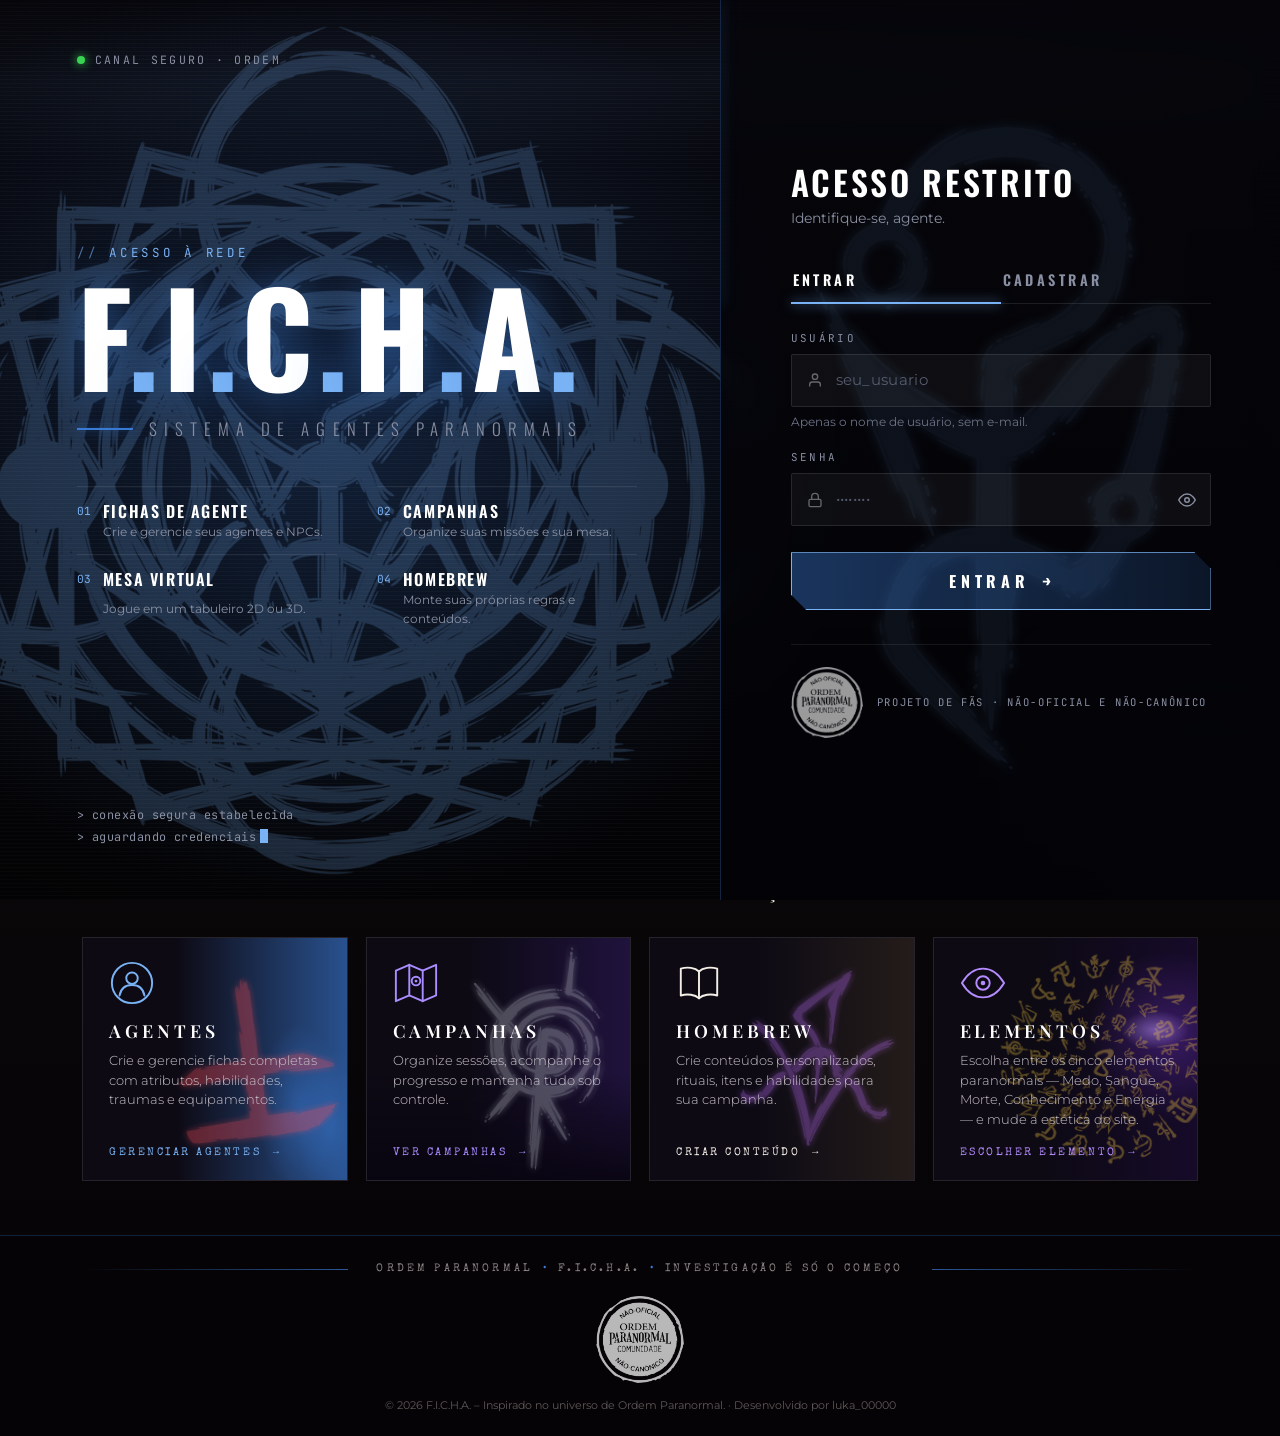
==== commit a4812f83: "Add files via upload" ====
--- a/index.html
+++ b/index.html
@@ -365,6 +365,9 @@
         0%, 100% { opacity: 0;    transform: translate(-50%, -48%) scale(0.98); }
         40%, 60% { opacity: 0.22; transform: translate(-50%, -50%) scale(1.02); }
     }
+    .lg-selo { display: flex; align-items: center; gap: 14px; margin-top: 34px; padding-top: 22px; border-top: 1px solid rgba(255,255,255,0.08); }
+    .lg-selo img { width: 72px; height: auto; flex-shrink: 0; opacity: 0.6; }
+    .lg-selo p { margin: 0; font-family: 'JetBrains Mono', ui-monospace, monospace; font-size: 0.66rem; letter-spacing: 0.16em; line-height: 1.7; text-transform: uppercase; color: var(--lg-mute); }
     .lg-panel { overflow: hidden; }
     .login-box { position: relative; z-index: 1; }
     @keyframes lgBreath {
@@ -4010,25 +4013,20 @@
 .hx-d-nav a:hover { text-shadow: 0 0 10px rgba(var(--tema-glow-light-rgb),.7); }
 
 /* ───── CENTRAL DE OPERAÇÕES ───── */
-.hx-ops { position: relative; overflow: hidden; padding: 36px 0 54px; background: linear-gradient(180deg, #0a0709, #060406); border-top: 1px solid rgba(var(--tema-glow-rgb),.35); }
-.hx-ops .container { position: relative; z-index: 1; }
-/* aparições aleatórias dos símbolos dos elementos */
-.hx-ghosts { position: absolute; inset: 0; z-index: 3; pointer-events: none; overflow: hidden; mix-blend-mode: screen; }
-.hx-ghost {
-    position: absolute; left: var(--x); top: var(--y);
-    width: var(--s); aspect-ratio: 1; margin: calc(var(--s) / -2) 0 0 calc(var(--s) / -2);
-    background: var(--c);
+.hx-ops { position: relative; padding: 36px 0 54px; background: linear-gradient(180deg, #0a0709, #060406); border-top: 1px solid rgba(var(--tema-glow-rgb),.35); }
+/* símbolo de elemento em cada card (sorteado a cada carregamento) */
+.hx-op .hx-op-sym {
+    position: absolute !important; z-index: 1 !important; pointer-events: none;
+    right: -26px; top: 50%; width: 235px; aspect-ratio: 1;
+    transform: translateY(-50%) rotate(var(--r, 0deg));
+    background: var(--c, transparent);
     -webkit-mask: var(--img) center / contain no-repeat; mask: var(--img) center / contain no-repeat;
-    filter: blur(.4px) drop-shadow(0 0 14px var(--c));
-    opacity: 0; transform: rotate(var(--r));
-    animation: hxGhost var(--d) ease-in-out forwards;
-}
-@keyframes hxGhost {
-    0%   { opacity: 0;        transform: rotate(var(--r)) scale(.94); }
-    30%, 62% { opacity: var(--o); }
-    100% { opacity: 0;        transform: rotate(calc(var(--r) + 7deg)) scale(1.05); }
-}
-@media (prefers-reduced-motion: reduce) { .hx-ghosts { display: none; } }
+    opacity: 0; filter: drop-shadow(0 0 12px var(--c, transparent));
+    transition: opacity .6s ease, transform .5s ease;
+}
+.hx-op .hx-op-sym.on { opacity: .34; }
+.hx-op:hover .hx-op-sym.on { opacity: .5; transform: translateY(-50%) rotate(var(--r, 0deg)) scale(1.06); }
+@media (max-width: 575px) { .hx-op .hx-op-sym { width: 190px; right: -30px; } }
 .hx-ops-head { display: flex; align-items: center; gap: 28px; margin-bottom: 34px; }
 .hx-ops-line { flex: 1; height: 1px; background: linear-gradient(90deg, transparent, rgba(var(--tema-glow-rgb),.8)); }
 .hx-ops-line:last-child { background: linear-gradient(270deg, transparent, rgba(var(--tema-glow-rgb),.8)); }
@@ -4064,13 +4062,11 @@
 .hx-op-camp { color: #a98cff; }
 .hx-op-camp:hover { border-color: rgba(169,140,255,.7); box-shadow: 0 10px 40px rgba(120,80,220,.25); }
 .hx-op-camp .hx-op-art { background:
-    radial-gradient(circle 34px at 86% 24%, #0a0610 0 62%, rgba(150,110,255,.5) 64%, transparent 100%),
     linear-gradient(180deg, transparent 55%, rgba(8,4,16,.9)),
     linear-gradient(90deg, #0d0a14 38%, rgba(45,25,90,.65)); }
 .hx-op-home { color: #f4efe6; }
 .hx-op-home:hover { border-color: rgba(244,239,230,.55); box-shadow: 0 10px 40px rgba(180,160,120,.15); }
 .hx-op-home .hx-op-art { background:
-    repeating-radial-gradient(circle at 84% 62%, transparent 0 16px, rgba(200,180,140,.12) 16px 17px),
     linear-gradient(90deg, #0d0a14 40%, rgba(70,55,35,.45)); }
 .hx-op-elem { color: #b58cff; }
 .hx-op-elem:hover { border-color: rgba(181,140,255,.7); box-shadow: 0 10px 40px rgba(140,90,240,.28); }
@@ -4090,6 +4086,8 @@
 .hx-foot-line::after { background: linear-gradient(270deg, transparent, rgba(var(--tema-glow-rgb),.7)); }
 .hx-foot-line span { white-space: nowrap; }
 .hx-foot-line i { color: var(--hx-red); font-style: normal; margin: 0 .9em; }
+.hx-selo { display: block; width: 88px; height: auto; margin: 18px auto 0; opacity: .72; transition: opacity .3s; }
+.hx-selo:hover { opacity: 1; }
 .hx-foot-meta { text-align: center; margin: 14px 0 0; font-size: .7rem; color: #5f5859; font-family: 'Montserrat', sans-serif; }
 .hx-foot-meta a { color: #8b8384; text-decoration: none; margin: 0 .8em; }
 .hx-foot-meta a:hover { color: var(--hx-red-hot); }
@@ -4263,6 +4261,11 @@
                 </form>
 
                 <p class="login-error" id="login-erro" role="alert" aria-live="polite"></p>
+
+                <div class="lg-selo">
+                    <img src="selo-nao-oficial.png" alt="Selo: Ordem Paranormal Comunidade — não-oficial, não-canônico" width="72" height="71">
+                    <p>Projeto de fãs · não-oficial e não-canônico</p>
+                </div>
             </div>
         </section>
     </div>
@@ -4645,7 +4648,6 @@
 
         <!-- ───────── CENTRAL DE OPERAÇÕES ───────── -->
         <section class="hx-ops">
-            <div class="hx-ghosts" aria-hidden="true"></div>
             <div class="container">
                 <div class="hx-ops-head">
                     <span class="hx-ops-line"></span>
@@ -4667,7 +4669,7 @@
 
                     <a class="hx-op hx-op-camp" href="campanhas.html">
                         <span class="hx-op-art" aria-hidden="true"></span>
-                        <span class="hx-op-icon"><svg viewBox="0 0 48 48"><path d="M24 3 L45 24 L24 45 L3 24 Z"/><path d="M24 12 L33 24 L24 36 L15 24 Z"/><circle cx="24" cy="24" r="2" class="fill"/></svg></span>
+                        <span class="hx-op-icon"><svg viewBox="0 0 48 48"><path d="M3 11 L17 5 L31 11 L45 5 V37 L31 43 L17 37 L3 43 Z"/><path d="M17 5 V37 M31 11 V43"/><circle cx="24" cy="22" r="4.5"/><circle cx="24" cy="22" r="1.5" class="fill"/></svg></span>
                         <h3>CAMPANHAS</h3>
                         <p>Organize sessões, acompanhe o progresso e mantenha tudo sob controle.</p>
                         <span class="hx-op-link">VER CAMPANHAS <b>→</b></span>
@@ -4692,43 +4694,39 @@
             </div>
         </section>
         <script>
-        /* Símbolos dos elementos surgindo de forma aleatória na Central de Operações */
+        /* Cada card recebe um símbolo de elemento diferente — a distribuição é sorteada a cada carregamento */
         (function () {
-            const sec = document.querySelector('.hx-ops');
-            const layer = sec && sec.querySelector('.hx-ghosts');
-            if (!layer || window.matchMedia('(prefers-reduced-motion: reduce)').matches) return;
+            const cards = document.querySelectorAll('.hx-ops-grid .hx-op');
             const SIMBOLOS = [
-                { img: 'sangue-simbolo.png',       cor: '#ff4b55' },   // Sangue
-                { img: 'morte-simbolo.png',        cor: '#c3c6d1' },   // Morte
-                { img: 'energia-simbolo.png',      cor: '#c070ff' },   // Energia
-                { img: 'conhecimento-runas.png',   cor: '#f5c842' }    // Conhecimento
+                { img: 'sangue-simbolo.png',     cor: '#ff4b55' },  // Sangue
+                { img: 'morte-simbolo.png',      cor: '#c3c6d1' },  // Morte
+                { img: 'energia-simbolo.png',    cor: '#c070ff' },  // Energia
+                { img: 'conhecimento-runas.png', cor: '#f5c842' }   // Conhecimento
             ];
-            const MAX = 3;
-            let visivel = false, ultimo = -1, timer = null;
-            const rnd = (a, b) => a + Math.random() * (b - a);
-
-            function surgir() {
-                if (visivel && !document.hidden && layer.children.length < MAX) {
-                    let i; do { i = Math.floor(Math.random() * SIMBOLOS.length); } while (i === ultimo);
-                    ultimo = i;
-                    const sm = SIMBOLOS[i], el = document.createElement('span');
-                    el.className = 'hx-ghost';
-                    const alturaBase = Math.min(sec.clientHeight, 420);
-                    el.style.cssText =
-                        `--img:url("${sm.img}");--c:${sm.cor};` +
-                        `--x:${rnd(6, 94).toFixed(1)}%;--y:${rnd(12, 88).toFixed(1)}%;` +
-                        `--s:${Math.round(rnd(0.5, 0.95) * alturaBase)}px;` +
-                        `--r:${rnd(-25, 25).toFixed(1)}deg;--o:${rnd(0.14, 0.24).toFixed(2)};` +
-                        `--d:${rnd(7, 11).toFixed(1)}s;`;
-                    el.addEventListener('animationend', () => el.remove());
-                    layer.appendChild(el);
-                }
-                timer = setTimeout(surgir, rnd(1800, 3800));
+            function embaralhar(a) {
+                const r = a.slice();
+                for (let i = r.length - 1; i > 0; i--) { const j = Math.floor(Math.random() * (i + 1)); [r[i], r[j]] = [r[j], r[i]]; }
+                return r;
             }
-            if ('IntersectionObserver' in window) {
-                new IntersectionObserver(es => { visivel = es[0].isIntersecting; }).observe(sec);
-            } else { visivel = true; }
-            surgir();
+            let ordem, anterior = null;
+            try { anterior = sessionStorage.getItem('hx_ops_ordem'); } catch (e) {}
+            let tentativas = 0;
+            do { ordem = embaralhar(SIMBOLOS); tentativas++; }
+            while (tentativas < 10 && anterior && ordem.map(o => o.img).join() === anterior);
+            try { sessionStorage.setItem('hx_ops_ordem', ordem.map(o => o.img).join()); } catch (e) {}
+
+            cards.forEach((card, i) => {
+                const sm = ordem[i % ordem.length];
+                const el = document.createElement('span');
+                el.className = 'hx-op-sym';
+                el.setAttribute('aria-hidden', 'true');
+                el.style.setProperty('--img', `url("${sm.img}")`);
+                el.style.setProperty('--c', sm.cor);
+                el.style.setProperty('--r', (Math.random() * 20 - 10).toFixed(1) + 'deg');
+                const art = card.querySelector('.hx-op-art');
+                (art ? art.after(el) : card.prepend(el));
+                requestAnimationFrame(() => requestAnimationFrame(() => el.classList.add('on')));
+            });
         })();
         </script>
 
@@ -4923,6 +4921,7 @@
     <footer class="custom-footer hx-footer">
         <div class="container">
             <div class="hx-foot-line"><span>Ordem Paranormal<i>•</i>F.I.C.H.A.<i>•</i>Investigação é só o começo</span></div>
+            <img class="hx-selo" src="selo-nao-oficial.png" alt="Selo: Ordem Paranormal Comunidade — não-oficial, não-canônico" width="88" height="87">
             <p class="hx-foot-meta">
                 © 2026 F.I.C.H.A. – Inspirado no universo de Ordem Paranormal. · Desenvolvido por luka_00000
             </p>
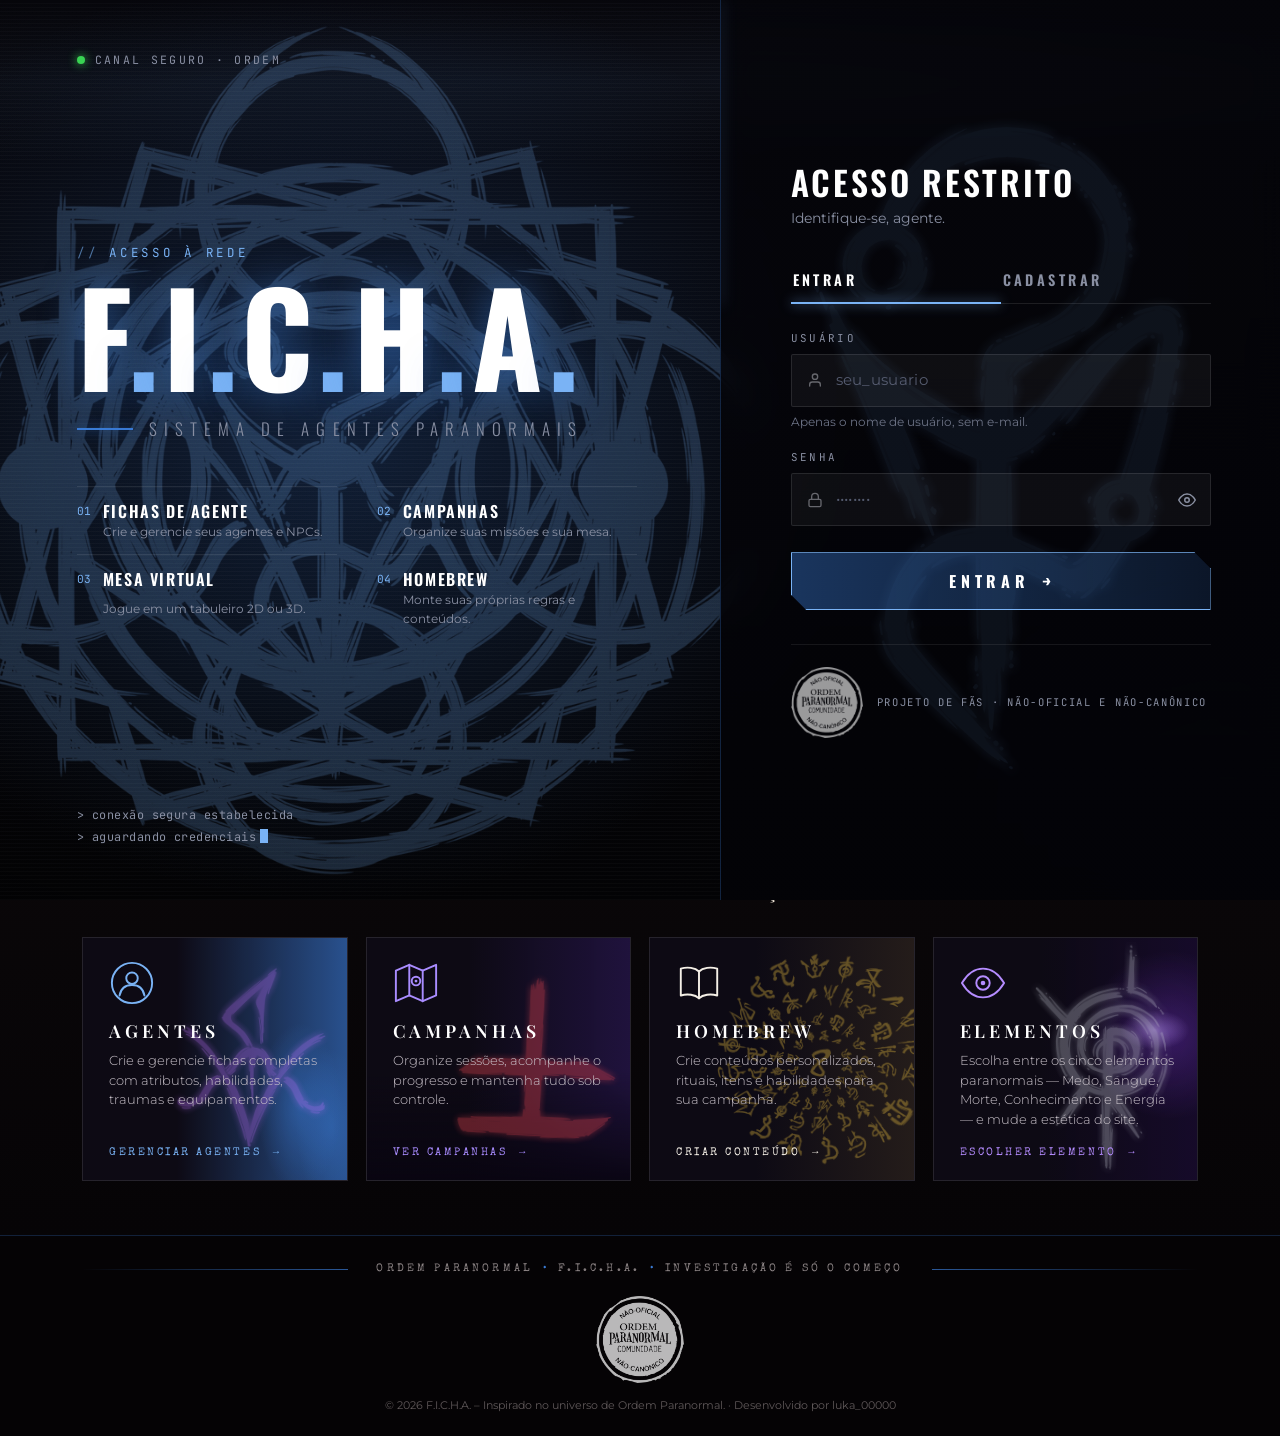
==== commit e18b7ebb: "update" ====
--- a/index.html
+++ b/index.html
@@ -12,7 +12,7 @@
     <meta name="theme-color" content="#050d1a">
     <title>F.I.C.H.A.</title>
     <link href="https://cdn.jsdelivr.net/npm/bootstrap@5.3.0/dist/css/bootstrap.min.css" rel="stylesheet">
-    <link rel="icon" type="gif/gif" href="ordem-paranormal-enigma-do-medo.gif">
+    <link rel="icon" type="gif/gif" href="assets/img/ui/ordem-paranormal-enigma-do-medo.gif">
     <link rel="stylesheet" href="https://cdnjs.cloudflare.com/ajax/libs/cropperjs/1.6.1/cropper.min.css">
     <script src="https://cdnjs.cloudflare.com/ajax/libs/cropperjs/1.6.1/cropper.min.js"></script>
 </head>
@@ -224,25 +224,25 @@
         width: min(98vh, 940px); aspect-ratio: 1;
         margin: calc(min(98vh, 940px) / -2) 0 0 calc(min(98vh, 940px) / -2);
         background: var(--tema-primary-light);
-        -webkit-mask: url("conhecimento-runas.png") center / contain no-repeat;
-                mask: url("conhecimento-runas.png") center / contain no-repeat;
+        -webkit-mask: url("assets/img/rituais/conhecimento-runas.png") center / contain no-repeat;
+                mask: url("assets/img/rituais/conhecimento-runas.png") center / contain no-repeat;
         opacity: 0.2;
         filter: drop-shadow(0 0 10px rgba(var(--tema-glow-light-rgb), 0.5));
         animation: lgSpin 160s linear infinite;
     }
     /* Tema Medo: ritual no lugar do sigilo + símbolo fantasma atrás do formulário */
     :root:not([data-tema]), :root[data-tema="medo"] {
-        --lg-ritual-img: url("medo-ritual.png"); --lg-sym-img: url("medo-simbolo.png");
+        --lg-ritual-img: url("assets/img/rituais/medo-ritual.png"); --lg-sym-img: url("assets/img/rituais/medo-simbolo.png");
     }
     :root[data-tema="sangue"] {
-        --lg-ritual-img: url("sangue-ritual.png"); --lg-sym-img: url("sangue-simbolo.png");
+        --lg-ritual-img: url("assets/img/rituais/sangue-ritual.png"); --lg-sym-img: url("assets/img/rituais/sangue-simbolo.png");
     }
     :root[data-tema="morte"] {
-        --lg-ritual-img: url("morte-ritual.png"); --lg-sym-img: url("morte-simbolo.png");
-    }
-    :root[data-tema="conhecimento"] { --lg-sym-img: url("conhecimento-figuras.png"); }
+        --lg-ritual-img: url("assets/img/rituais/morte-ritual.png"); --lg-sym-img: url("assets/img/rituais/morte-simbolo.png");
+    }
+    :root[data-tema="conhecimento"] { --lg-sym-img: url("assets/img/rituais/conhecimento-figuras.png"); }
     :root[data-tema="energia"] {
-        --lg-ritual-img: url("energia-ritual.png"); --lg-sym-img: url("energia-simbolo.png");
+        --lg-ritual-img: url("assets/img/rituais/energia-ritual.png"); --lg-sym-img: url("assets/img/rituais/energia-simbolo.png");
     }
     .lg-ritual, .lg-medo-sym { display: none; }
     :root:not([data-tema]) .lg-sigil, :root[data-tema="medo"] .lg-sigil, :root[data-tema="sangue"] .lg-sigil, :root[data-tema="morte"] .lg-sigil, :root[data-tema="energia"] .lg-sigil { display: none; }
@@ -4263,7 +4263,7 @@
                 <p class="login-error" id="login-erro" role="alert" aria-live="polite"></p>
 
                 <div class="lg-selo">
-                    <img src="selo-nao-oficial.png" alt="Selo: Ordem Paranormal Comunidade — não-oficial, não-canônico" width="72" height="71">
+                    <img src="assets/img/ui/selo-nao-oficial.png" alt="Selo: Ordem Paranormal Comunidade — não-oficial, não-canônico" width="72" height="71">
                     <p>Projeto de fãs · não-oficial e não-canônico</p>
                 </div>
             </div>
@@ -4401,7 +4401,7 @@
     <nav class="navbar navbar-expand-lg custom-nav navbar-dark">
         <div class="container-fluid">
             <a class="navbar-brand hx-brand" href="#" onclick="mostrarInicio(); return false;">
-                <img class="hx-brand-logo" src="./ordem-paranormal-enigma-do-medo.gif" alt="F.I.C.H.A." width="58" height="58">
+                <img class="hx-brand-logo" src="assets/img/ui/ordem-paranormal-enigma-do-medo.gif" alt="F.I.C.H.A." width="58" height="58">
                 F.I.C.H.A.
             </a>
             <button class="navbar-toggler" type="button" data-bs-toggle="collapse" data-bs-target="#navbarNav">
@@ -4698,10 +4698,10 @@
         (function () {
             const cards = document.querySelectorAll('.hx-ops-grid .hx-op');
             const SIMBOLOS = [
-                { img: 'sangue-simbolo.png',     cor: '#ff4b55' },  // Sangue
-                { img: 'morte-simbolo.png',      cor: '#c3c6d1' },  // Morte
-                { img: 'energia-simbolo.png',    cor: '#c070ff' },  // Energia
-                { img: 'conhecimento-runas.png', cor: '#f5c842' }   // Conhecimento
+                { img: 'assets/img/rituais/sangue-simbolo.png',     cor: '#ff4b55' },  // Sangue
+                { img: 'assets/img/rituais/morte-simbolo.png',      cor: '#c3c6d1' },  // Morte
+                { img: 'assets/img/rituais/energia-simbolo.png',    cor: '#c070ff' },  // Energia
+                { img: 'assets/img/rituais/conhecimento-runas.png', cor: '#f5c842' }   // Conhecimento
             ];
             function embaralhar(a) {
                 const r = a.slice();
@@ -4921,7 +4921,7 @@
     <footer class="custom-footer hx-footer">
         <div class="container">
             <div class="hx-foot-line"><span>Ordem Paranormal<i>•</i>F.I.C.H.A.<i>•</i>Investigação é só o começo</span></div>
-            <img class="hx-selo" src="selo-nao-oficial.png" alt="Selo: Ordem Paranormal Comunidade — não-oficial, não-canônico" width="88" height="87">
+            <img class="hx-selo" src="assets/img/ui/selo-nao-oficial.png" alt="Selo: Ordem Paranormal Comunidade — não-oficial, não-canônico" width="88" height="87">
             <p class="hx-foot-meta">
                 © 2026 F.I.C.H.A. – Inspirado no universo de Ordem Paranormal. · Desenvolvido por luka_00000
             </p>
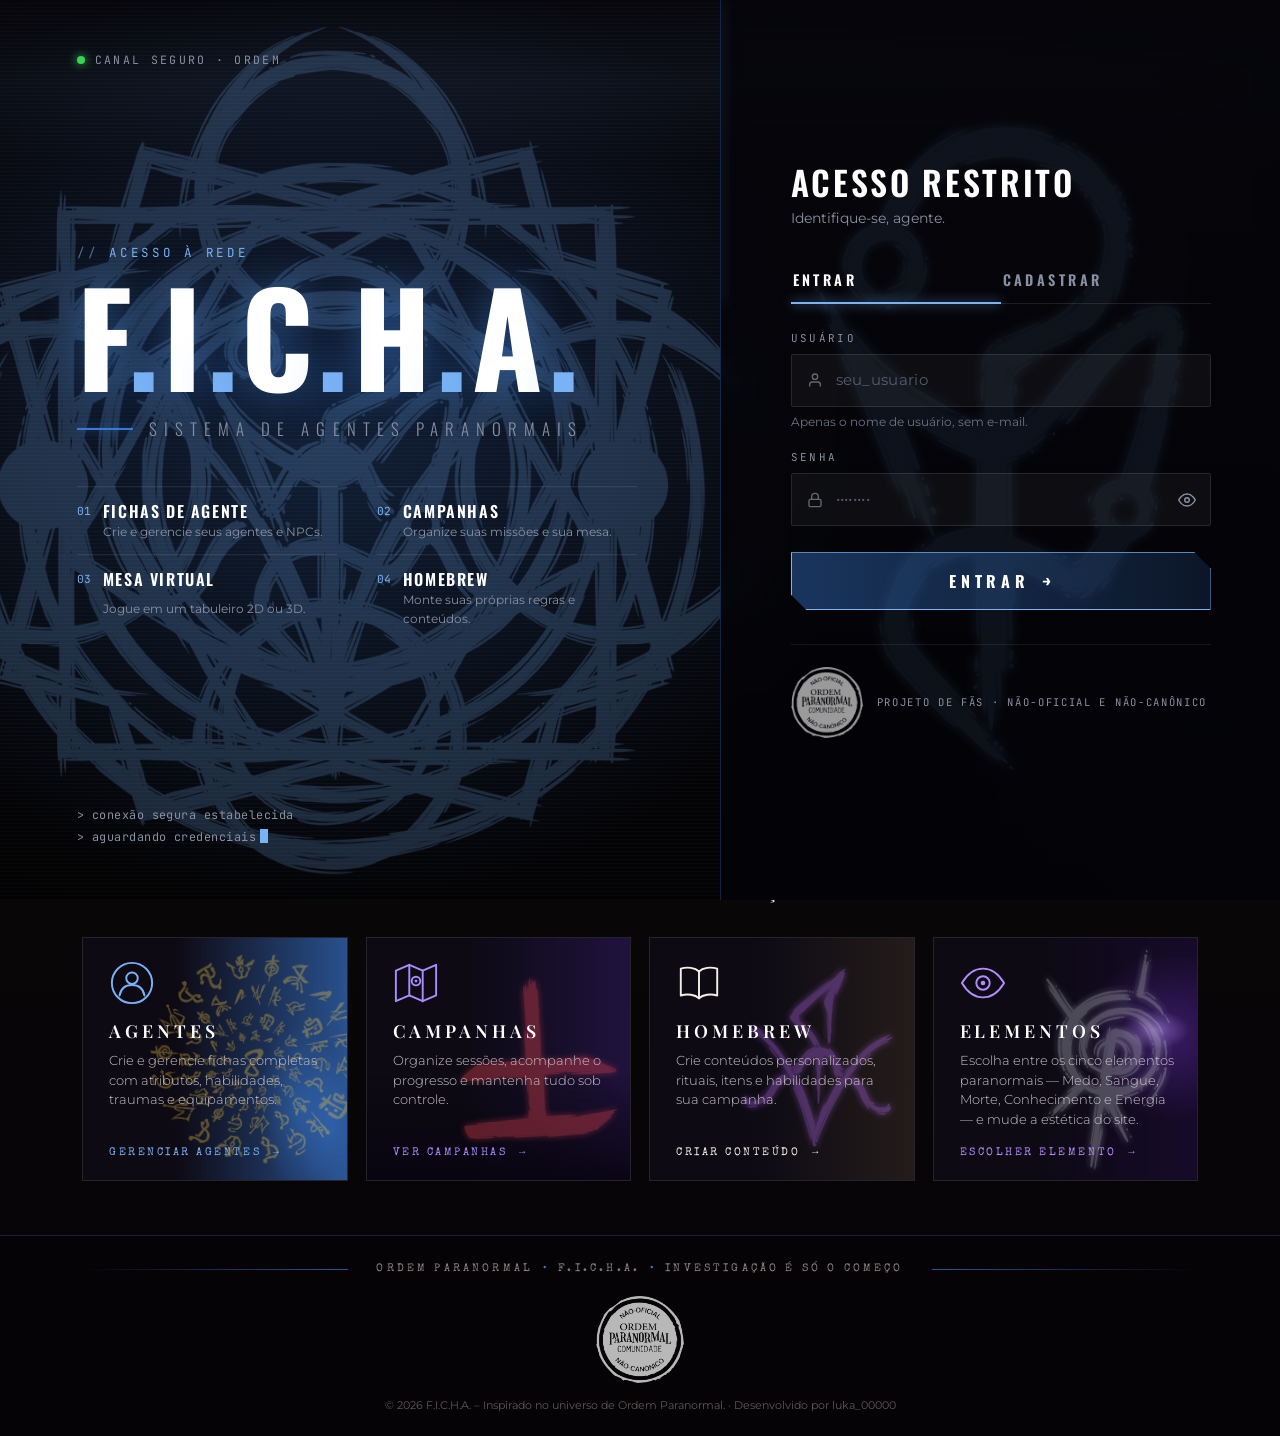
==== commit bd1b14a5: "Ordem 2" ====
--- a/index.html
+++ b/index.html
@@ -3782,6 +3782,10 @@
     font-size: 0.78rem; font-weight: 700; letter-spacing: 2px; text-transform: uppercase;
     padding: 9px 20px; border-radius: 99px; cursor: pointer; transition: all 0.2s;
 }
+.sis-filtro { margin-top: 14px; }
+.sis-filtro .dossie-subtab { padding: 6px 16px; font-size: .7rem; }
+.sis-n { opacity: .7; margin-left: 4px; }
+.dossie-sis-tag { display:inline-block; font-family:'Share Tech Mono',monospace; font-size:.62rem; letter-spacing:.12em; padding:2px 8px; border:1px solid rgba(var(--tema-glow-rgb),.4); border-radius:3px; color:var(--tema-primary-light); margin-bottom:6px; }
 .dossie-subtab:hover { color: #fff; border-color: var(--tema-primary); }
 .dossie-subtab.active {
     background: var(--tema-primary); border-color: var(--tema-primary);
@@ -4732,6 +4736,63 @@
 
     </main>
 
+<style id="ag-redesign">
+/* ── Aba Agentes · visual limpo ── */
+#secao-agentes { max-width: 1320px; }
+#secao-agentes .dossie-header { border: 0; padding: 0; margin-bottom: 28px; }
+#secao-agentes .dossie-eyebrow { font-size: .62rem; opacity: .75; }
+#secao-agentes .dossie-title { font-size: clamp(2rem, 4vw, 2.8rem); letter-spacing: 3px; margin: 4px 0 2px; }
+#secao-agentes .dossie-sub { font-size: .9rem; opacity: .55; margin: 0; }
+#secao-agentes .dossie-actions .btn-novo-agente { border-radius: 10px; padding: 12px 22px; background: var(--tema-primary); border-color: var(--tema-primary); color: #fff; box-shadow: 0 6px 22px rgba(var(--tema-glow-rgb),.3); }
+#secao-agentes .btn-criar-npc { background: transparent; }
+.ag-bar { display: flex; flex-wrap: wrap; align-items: center; gap: 12px; margin-top: 26px; padding: 10px; border-radius: 14px; background: rgba(255,255,255,.03); border: 1px solid rgba(var(--tema-glow-rgb),.16); }
+.ag-seg { display: flex; gap: 2px; padding: 3px; border-radius: 10px; background: rgba(0,0,0,.35); }
+.ag-seg .dossie-subtab { border: 0; border-radius: 8px; padding: 8px 16px; font-size: .72rem; letter-spacing: 1.5px; color: rgba(255,255,255,.5); background: transparent; box-shadow: none; }
+.ag-seg .dossie-subtab:hover { color: #fff; }
+.ag-seg .dossie-subtab.active { background: var(--tema-primary); color: #fff; box-shadow: 0 2px 12px rgba(var(--tema-glow-rgb),.35); }
+.ag-bar .dossie-toolbar { margin: 0; flex: 1; min-width: 180px; }
+.ag-bar .dossie-search input { border-radius: 10px; background: rgba(0,0,0,.35); border-color: transparent; padding-top: 11px; padding-bottom: 11px; font-family: inherit; letter-spacing: .3px; }
+.sis-n { opacity: .6; font-weight: 400; margin-left: 3px; }
+
+#secao-agentes .dossie-grid { grid-template-columns: repeat(auto-fill, minmax(230px, 1fr)); gap: 20px; }
+#secao-agentes .dossie-card { border-radius: 16px; background: #0c1016; border: 1px solid rgba(255,255,255,.07); box-shadow: 0 8px 24px rgba(0,0,0,.35); }
+#secao-agentes .dossie-card:hover { transform: translateY(-4px); border-color: rgba(var(--tema-glow-rgb),.5); box-shadow: 0 16px 36px rgba(0,0,0,.5), 0 0 30px rgba(var(--tema-glow-rgb),.14); }
+#secao-agentes .dossie-media { aspect-ratio: 4/5; }
+#secao-agentes .dossie-media::after { background: linear-gradient(180deg, rgba(0,0,0,0) 45%, rgba(8,10,14,.95) 100%); }
+#secao-agentes .dossie-tag { display: none; }
+#secao-agentes .dossie-level { top: 12px; right: 12px; padding: 4px 10px; font-size: .62rem; letter-spacing: 1.5px; background: rgba(0,0,0,.6); border-color: rgba(255,255,255,.14); color: #fff; }
+#secao-agentes .dossie-media::before { content: 'ORDEM 1'; position: absolute; top: 12px; left: 12px; z-index: 2; padding: 4px 10px; border-radius: 99px; font: 700 .58rem 'Share Tech Mono', monospace; letter-spacing: 1.5px; color: rgba(255,255,255,.75); background: rgba(0,0,0,.6); border: 1px solid rgba(255,255,255,.14); }
+#secao-agentes .dossie-card[data-sis="o2"] .dossie-media::before { content: 'ORDEM 2'; color: #fff; background: rgba(217,70,31,.85); border-color: transparent; }
+#secao-agentes .dossie-name-wrap { left: 16px; right: 16px; bottom: 14px; }
+#secao-agentes .dossie-name { font-size: 1.3rem; letter-spacing: .5px; }
+#secao-agentes .dossie-codename { font-size: .72rem; opacity: .85; }
+#secao-agentes .dossie-body { padding: 12px 14px 14px; gap: 12px; }
+#secao-agentes .dossie-meta { gap: 0; font-size: .74rem; color: rgba(255,255,255,.55); flex-wrap: nowrap; overflow: hidden; }
+#secao-agentes .dossie-chip { background: none; border: 0; padding: 0; letter-spacing: 1px; font-size: .7rem; white-space: nowrap; overflow: hidden; text-overflow: ellipsis; color: rgba(255,255,255,.55); text-transform: uppercase; }
+#secao-agentes .dossie-chip-accent { color: var(--tema-primary-light); flex-shrink: 0; }
+#secao-agentes .dossie-chip + .dossie-chip::before { content: '·'; margin: 0 8px; opacity: .5; }
+#secao-agentes .dossie-actions-row { gap: 8px; }
+#secao-agentes .btn-dossie-acessar { border-radius: 10px; padding: 10px 8px; font-size: .68rem; letter-spacing: 1px; white-space: nowrap; text-align: center; }
+#secao-agentes .dossie-sub { opacity: .7; }
+#secao-agentes .dossie-icon-btn { border-radius: 10px; width: 38px; height: 38px; opacity: .7; }
+#secao-agentes .dossie-icon-btn:hover { opacity: 1; }
+#secao-agentes .dossie-body { flex: 1; }
+.ag-bar .ag-seg, .ag-bar .sis-filtro { margin: 0 !important; height: 44px; align-items: stretch; }
+.ag-bar .ag-seg .dossie-subtab { display: flex; align-items: center; margin: 0; padding-top: 0; padding-bottom: 0; }
+.ag-bar .dossie-search input { height: 44px; padding-top: 0; padding-bottom: 0; }
+#secao-agentes .dossie-actions-row { margin-top: auto; flex-wrap: wrap; }
+#secao-agentes .dossie-meta { min-height: 1.2em; }
+#secao-agentes .dossie-card { min-width: 0; }
+@media (max-width: 640px) {
+  #secao-agentes .dossie-actions-row { display: grid; grid-template-columns: 1fr 1fr; gap: 8px; }
+  #secao-agentes .btn-dossie-acessar { grid-column: 1 / -1; width: 100%; }
+  #secao-agentes .dossie-icon-btn { width: 100%; height: 38px; opacity: 1; }
+  #secao-agentes .dossie-body { padding: 10px; }
+  #secao-agentes .dossie-media::before, #secao-agentes .dossie-level { top: 8px; font-size: .55rem; padding: 3px 8px; }
+  #secao-agentes .dossie-media::before { left: 8px; } #secao-agentes .dossie-level { right: 8px; }
+}
+@media (max-width: 640px) { #secao-agentes .dossie-grid { grid-template-columns: repeat(2, 1fr); gap: 12px; } .ag-bar { padding: 8px; } #secao-agentes .dossie-name { font-size: 1.05rem; } }
+</style>
     <!-- SEÇÃO AGENTES -->
     <section id="secao-agentes" class="container my-5 d-none">
         <div class="dossie-header">
@@ -4756,21 +4817,27 @@
                 </div>
             </div>
 
-            <div class="dossie-subtabs">
-                <button type="button" class="dossie-subtab active" id="subtab-agentes" onclick="mostrarSubAbaAgentes('agentes')">Meus Agentes</button>
-                <button type="button" class="dossie-subtab" id="subtab-npcs" onclick="mostrarSubAbaAgentes('npcs')">NPCs de Campanha</button>
-            </div>
-
-            <div class="dossie-toolbar" id="toolbar-agentes">
-                <div class="dossie-search">
-                    <span class="dossie-search-icon">🔍</span>
-                    <input type="text" id="busca-agentes" placeholder="Buscar por nome, codinome, classe ou origem..." oninput="filtrarAgentes(this.value)">
+            <div class="ag-bar">
+                <div class="ag-seg" role="tablist">
+                    <button type="button" class="dossie-subtab active" id="subtab-agentes" onclick="mostrarSubAbaAgentes('agentes')">Agentes</button>
+                    <button type="button" class="dossie-subtab" id="subtab-npcs" onclick="mostrarSubAbaAgentes('npcs')">NPCs</button>
                 </div>
-            </div>
-            <div class="dossie-toolbar d-none" id="toolbar-npcs">
-                <div class="dossie-search">
-                    <span class="dossie-search-icon">🔍</span>
-                    <input type="text" id="busca-npcs" placeholder="Buscar por nome, classe, origem ou campanha..." oninput="filtrarNpcs(this.value)">
+                <div class="ag-seg sis-filtro" id="sis-filtro">
+                    <button type="button" class="dossie-subtab active" data-sis="todos">Todas <span class="sis-n" id="sis-n-todos"></span></button>
+                    <button type="button" class="dossie-subtab" data-sis="o1">Ordem 1 <span class="sis-n" id="sis-n-o1"></span></button>
+                    <button type="button" class="dossie-subtab" data-sis="o2">Ordem 2 <span class="sis-n" id="sis-n-o2"></span></button>
+                </div>
+                <div class="dossie-toolbar" id="toolbar-agentes">
+                    <div class="dossie-search">
+                        <span class="dossie-search-icon">🔍</span>
+                        <input type="text" id="busca-agentes" placeholder="Buscar agente…" oninput="filtrarAgentes(this.value)">
+                    </div>
+                </div>
+                <div class="dossie-toolbar d-none" id="toolbar-npcs">
+                    <div class="dossie-search">
+                        <span class="dossie-search-icon">🔍</span>
+                        <input type="text" id="busca-npcs" placeholder="Buscar NPC…" oninput="filtrarNpcs(this.value)">
+                    </div>
                 </div>
             </div>
         </div>
@@ -6368,7 +6435,7 @@
                 const buscaTermo = `${agente.nome||''} ${agente.codinome||''} ${agente.classe||''} ${agente.origem||''}`.toLowerCase();
 
                 lista.innerHTML += `
-                    <div class="dossie-card" data-busca="${buscaTermo.replace(/"/g,'')}">
+                    <div class="dossie-card" data-sis="${agente.sistema==='vigilia'?'o2':'o1'}" data-busca="${buscaTermo.replace(/"/g,'')}">
                         <div class="dossie-media">
                             <img src="${fotoSrc}" alt="${agente.nome}" loading="lazy">
                             <div class="dossie-tag"><span class="dossie-tag-dot"></span> FILE Nº ${numeroArquivo}</div>
@@ -6393,12 +6460,38 @@
             });
         }
 
+        let _filtroSis = 'todos';
+        function aplicarFiltroSis() {
+            ['lista-agentes', 'lista-npcs'].forEach(id => {
+                const cards = document.querySelectorAll('#' + id + ' .dossie-card');
+                cards.forEach(c => { c.dataset.sisOculto = (_filtroSis !== 'todos' && c.dataset.sis !== _filtroSis) ? '1' : ''; });
+            });
+            const ativo = document.getElementById(document.getElementById('lista-npcs').classList.contains('d-none') ? 'lista-agentes' : 'lista-npcs');
+            const cs = [...ativo.querySelectorAll('.dossie-card')];
+            const n = k => cs.filter(c => c.dataset.sis === k).length;
+            document.getElementById('sis-n-todos').textContent = cs.length;
+            document.getElementById('sis-n-o1').textContent = n('o1');
+            document.getElementById('sis-n-o2').textContent = n('o2');
+            cs.forEach(c => { c.style.display = c.dataset.sisOculto ? 'none' : ''; });
+            const b = document.getElementById(ativo.id === 'lista-agentes' ? 'busca-agentes' : 'busca-npcs');
+            if (b && b.value) (ativo.id === 'lista-agentes' ? filtrarAgentes : filtrarNpcs)(b.value);
+        }
+        document.addEventListener('click', e => {
+            const b = e.target.closest('#sis-filtro [data-sis]'); if (!b) return;
+            _filtroSis = b.dataset.sis;
+            document.querySelectorAll('#sis-filtro .dossie-subtab').forEach(x => x.classList.toggle('active', x === b));
+            aplicarFiltroSis();
+        });
+        ['lista-agentes', 'lista-npcs'].forEach(id => {
+            new MutationObserver(() => { clearTimeout(window._sisT); window._sisT = setTimeout(aplicarFiltroSis, 30); })
+                .observe(document.getElementById(id), { childList: true });
+        });
         function filtrarAgentes(termo) {
             const t = (termo || '').toLowerCase().trim();
             const cards = document.querySelectorAll('#lista-agentes .dossie-card');
             let visiveis = 0;
             cards.forEach(card => {
-                const match = !t || (card.dataset.busca || '').includes(t);
+                const match = (!t || (card.dataset.busca || '').includes(t)) && !card.dataset.sisOculto;
                 card.style.display = match ? '' : 'none';
                 if (match) visiveis++;
             });
@@ -6534,7 +6627,7 @@
                 const buscaTermo = `${npc.nome || ''} ${npc.classe || ''} ${npc.origem || ''} ${npc.campanhaNome || ''} ${npc.papel || ''}`.toLowerCase();
 
                 lista.innerHTML += `
-                    <div class="dossie-card" data-busca="${buscaTermo.replace(/"/g, '')}">
+                    <div class="dossie-card" data-sis="${(typeof npc!=='undefined' && npc.sistema==='vigilia')?'o2':'o1'}" data-busca="${buscaTermo.replace(/"/g, '')}">
                         <div class="dossie-media">
                             <img src="${fotoSrc}" alt="${npc.nome}" loading="lazy">
                             <div class="dossie-tag"><span class="dossie-tag-dot"></span> NPC</div>
@@ -6564,7 +6657,7 @@
             const cards = document.querySelectorAll('#lista-npcs .dossie-card');
             let visiveis = 0;
             cards.forEach(card => {
-                const match = !t || (card.dataset.busca || '').includes(t);
+                const match = (!t || (card.dataset.busca || '').includes(t)) && !card.dataset.sisOculto;
                 card.style.display = match ? '' : 'none';
                 if (match) visiveis++;
             });
